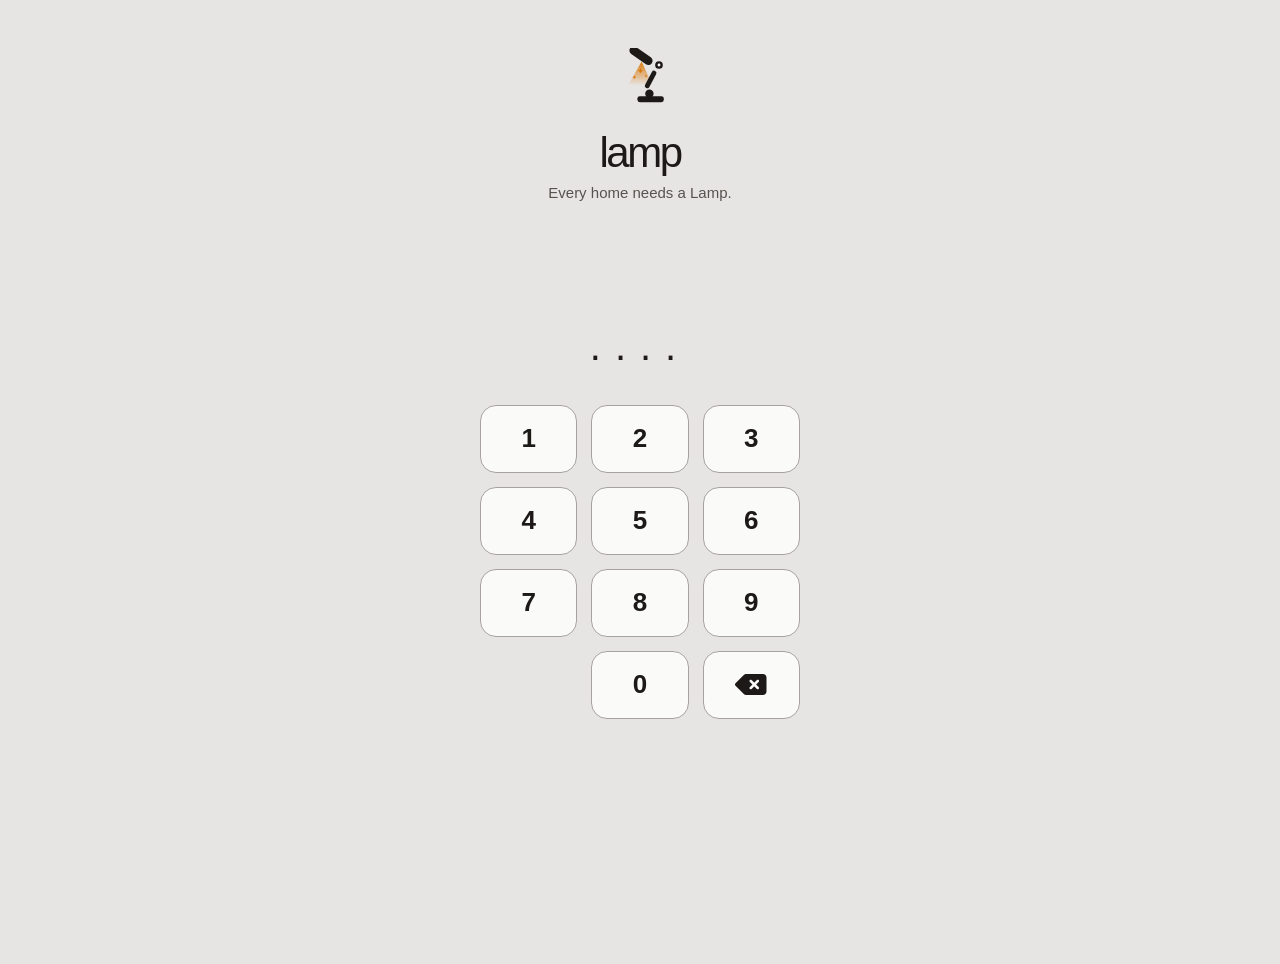
==== lamp.html @ 302a0cec "adjusting memomind" ====
<!DOCTYPE html>
<html lang="en">
<head>
<meta charset="UTF-8">
<meta name="viewport" content="width=device-width, initial-scale=1.0, maximum-scale=1.0, user-scalable=no">
<meta name="theme-color" content="#111111" id="meta-theme-color">
<link rel="manifest" href="/manifest.json">
<link rel="icon" href="/favicon.svg" type="image/svg+xml">
<link rel="apple-touch-icon" href="/icon-192.png">
<title>Lamp</title>
<link rel="stylesheet" href="/assets/fontawesome/css/all.min.css">
<script>
(function () {
  var s = localStorage.getItem("lamp-theme");
  var t = s === "light" || s === "dark" ? s
    : (window.matchMedia("(prefers-color-scheme: light)").matches ? "light" : "dark");
  document.documentElement.setAttribute("data-theme", t);
  var m = document.querySelector('meta[name="theme-color"]');
  if (m) m.content = t === "light" ? "#f5f5f4" : "#0c0c0f";
})();
</script>
<style>
*, *::before, *::after { box-sizing: border-box; margin: 0; padding: 0; }
:root, [data-theme="dark"] {
  color-scheme: dark;
  --bg: #121216;
  --surface: #1c1c22;
  --surface-raised: #26262e;
  --border: rgba(255, 255, 255, 0.1);
  --border-strong: rgba(255, 255, 255, 0.16);
  --text: #f4f4f5;
  --muted: #a1a1aa;
  --subtle: #d4d4d8;
  --accent: #fbbf24;
  --accent-l: rgba(251, 191, 36, 0.12);
  --accent-d: #d97706;
  --accent-glow: rgba(251, 191, 36, 0.28);
  --warn: #fb7185;
  --page-bg: #0c0c0f;
  --code-bg: #27272a;
  --badge-ok-bg: #14532d;
  --badge-ok-fg: #86efac;
  --badge-off-bg: #27272a;
  --on-accent: #1a1208;
  --shadow-sm: 0 1px 2px rgba(0, 0, 0, 0.35);
  --shadow-md: 0 8px 28px rgba(0, 0, 0, 0.45);
  --shadow-glow: 0 4px 24px var(--accent-glow);
  --ease: cubic-bezier(0.4, 0, 0.2, 1);
  --t-fast: 0.18s var(--ease);
  --t-med: 0.28s var(--ease);
  --r: 14px;
  --nav-h: 64px;
  --nav-side-w: 220px;
  --content-max: 1200px;
}
[data-theme="light"] {
  color-scheme: light;
  --bg: #f5f5f4;
  --surface: #ffffff;
  --surface-raised: #fafaf9;
  --border: #d6d3d1;
  --text: #1c1917;
  --muted: #57534e;
  --subtle: #44403c;
  --accent: #d97706;
  --accent-l: #fff7ed;
  --accent-d: #b45309;
  --warn: #dc2626;
  --page-bg: #e7e5e4;
  --code-bg: #e7e5e4;
  --badge-ok-bg: #dcfce7;
  --badge-ok-fg: #166534;
  --badge-off-bg: #e7e5e4;
  --on-accent: #ffffff;
  --border-strong: #a8a29e;
  --accent-glow: rgba(217, 119, 6, 0.2);
  --shadow-sm: 0 1px 2px rgba(0, 0, 0, 0.06);
  --shadow-md: 0 8px 24px rgba(0, 0, 0, 0.08);
  --shadow-glow: 0 4px 20px var(--accent-glow);
  --ease: cubic-bezier(0.4, 0, 0.2, 1);
  --t-fast: 0.18s var(--ease);
  --t-med: 0.28s var(--ease);
}
html, body {
  height: 100%;
  font-family: -apple-system, BlinkMacSystemFont, "Segoe UI", Roboto, sans-serif;
  background: var(--bg);
  color: var(--text);
  font-size: 16px;
  line-height: 1.5;
  -webkit-font-smoothing: antialiased;
  -moz-osx-font-smoothing: grayscale;
}
[data-theme="dark"] body {
  background: linear-gradient(165deg, var(--page-bg) 0%, var(--bg) 42%, #16161c 100%);
  background-attachment: fixed;
}
@media (prefers-reduced-motion: no-preference) {
  html.theme-transition,
  html.theme-transition *,
  html.theme-transition *::before,
  html.theme-transition *::after {
    transition: background-color var(--t-med), border-color var(--t-med), color var(--t-fast),
      box-shadow var(--t-med) !important;
  }
}
#app {
  max-width: 480px;
  margin: 0 auto;
  min-height: 100%;
  padding-bottom: var(--nav-h);
}
.page-content { width: 100%; }
.view { display: none; flex-direction: column; min-height: calc(100vh - var(--nav-h)); }
.view.active { display: flex; }
.view.full { min-height: 100vh; padding-bottom: 0; }
.view.full.active { display: flex; }

/* nav */
.bottom-nav {
  position: fixed; bottom: 0; left: 50%; transform: translateX(-50%);
  width: 100%; max-width: 480px; height: var(--nav-h);
  background: var(--surface); border-top: 1px solid var(--border);
  display: none; align-items: stretch; z-index: 100;
  box-shadow: 0 -4px 24px rgba(0, 0, 0, 0.12);
}
[data-theme="dark"] .bottom-nav {
  background: rgba(18, 18, 24, 0.82);
  backdrop-filter: blur(16px) saturate(1.2);
  -webkit-backdrop-filter: blur(16px) saturate(1.2);
  border-top-color: rgba(255, 255, 255, 0.06);
  box-shadow: 0 -8px 32px rgba(0, 0, 0, 0.4);
}
.bottom-nav.visible { display: flex; }
.nav-item {
  flex: 1; display: flex; flex-direction: column; align-items: center; justify-content: center;
  gap: 2px; font-size: 11px; color: var(--muted); text-decoration: none;
  border: none; background: none; cursor: pointer; padding: 8px 0;
  border-radius: 10px;
  transition: color var(--t-fast), background var(--t-fast);
}
.nav-item.active { color: var(--accent); font-weight: 600; }
[data-theme="dark"] .nav-item.active {
  text-shadow: 0 0 20px var(--accent-glow);
}
.nav-item span.icon { font-size: 22px; line-height: 1; }
.ico {
  display: inline-flex; align-items: center; justify-content: center;
  line-height: 1; flex-shrink: 0; color: currentColor; font-style: normal;
  vertical-align: middle;
}
.nav-item .ico { font-size: 1.25rem; width: 1.375rem; }
.hero-btn .ico { font-size: 1.125rem; width: 1.25rem; }
.template-icon .ico { font-size: 1.75rem; width: 1.75rem; color: var(--accent); }
.btn-icon .ico { font-size: 1.25rem; width: 1.375rem; }
.send-btn .ico { font-size: 1.125rem; width: 1.25rem; }
.done-icon .ico { font-size: 3rem; width: 3rem; color: var(--accent); }
.theme-opt .ico { font-size: 1rem; width: 1.125rem; margin-right: 6px; }
.ico-step { font-size: 1rem; width: 1.125rem; }
.ico-step-done { color: #86efac; }
.ico-step-spin { color: var(--accent); }
.panel-loading .ico-loading { font-size: 2.25rem; width: 2.25rem; color: var(--accent); }
.panel-loading.compact .ico-loading { font-size: 1.75rem; width: 1.75rem; }
.btn-ghost .ico-inline { font-size: 1rem; width: 1rem; margin-right: 4px; vertical-align: -2px; }
.pin-key .ico { font-size: 1.75rem; width: 1.75rem; }
.app-scope-badge {
  display: inline-block; font-size: 11px; font-weight: 600; text-transform: uppercase;
  letter-spacing: 0.04em; padding: 2px 8px; border-radius: 6px;
  background: var(--accent-l); color: var(--accent); margin-bottom: 8px;
}
.apps-section-title {
  font-size: 13px; font-weight: 700; color: var(--muted); text-transform: uppercase;
  letter-spacing: 0.06em; padding: 16px 20px 8px;
}
.notif-card {
  position: relative; touch-action: pan-y;
  display: flex; align-items: flex-start; gap: 14px;
  margin: 0 20px 10px; padding: 16px;
  border-radius: var(--r); border: 1px solid var(--border);
  background: var(--surface); box-shadow: var(--shadow-sm);
  cursor: pointer;
  transition: transform 0.15s ease, border-color var(--t-fast), box-shadow var(--t-fast);
}
[data-theme="dark"] .notif-card {
  background: linear-gradient(145deg, rgba(255,255,255,0.04) 0%, var(--surface) 55%);
}
.notif-card:active { transform: scale(0.99); }
.notif-card.unread {
  border-color: rgba(251, 191, 36, 0.35);
  box-shadow: var(--shadow-sm), inset 3px 0 0 var(--accent);
}
[data-theme="dark"] .notif-card.unread {
  background: linear-gradient(145deg, rgba(251, 191, 36, 0.1) 0%, var(--surface) 50%);
  box-shadow: var(--shadow-sm), inset 3px 0 0 var(--accent), 0 0 24px rgba(251, 191, 36, 0.08);
}
.notif-card.read { opacity: 0.72; }
.notif-card.swiping { transition: none; }
.notif-avatar {
  flex-shrink: 0; width: 44px; height: 44px; border-radius: 12px;
  display: flex; align-items: center; justify-content: center;
  font-size: 17px; font-weight: 800; color: var(--accent);
  background: var(--accent-l); border: 1px solid rgba(251, 191, 36, 0.25);
}
.notif-avatar.sm { width: 36px; height: 36px; font-size: 15px; border-radius: 10px; }
.notif-content { flex: 1; min-width: 0; }
.notif-top {
  display: flex; align-items: flex-start; justify-content: space-between;
  gap: 10px; margin-bottom: 4px;
}
.notif-title { font-weight: 700; font-size: 15px; line-height: 1.3; color: var(--text); }
.notif-time {
  flex-shrink: 0; font-size: 11px; font-weight: 600; color: var(--muted);
  text-transform: uppercase; letter-spacing: 0.03em; padding-top: 2px;
}
.notif-msg {
  margin: 0; font-size: 14px; line-height: 1.45; color: var(--subtle);
  display: -webkit-box; -webkit-line-clamp: 3; -webkit-box-orient: vertical;
  overflow: hidden;
}
.notif-app-tag {
  display: inline-block; margin-top: 8px; padding: 3px 9px;
  border-radius: 999px; font-size: 11px; font-weight: 600;
  color: var(--accent); background: var(--accent-l);
  letter-spacing: 0.02em;
}
.notif-dot {
  position: absolute; top: 14px; right: 14px;
  width: 8px; height: 8px; border-radius: 50%;
  background: var(--accent); box-shadow: 0 0 0 3px var(--accent-l);
}
.notif-dismiss-hint {
  position: absolute; right: 14px; top: 50%; transform: translateY(-50%);
  font-size: 12px; font-weight: 600; color: var(--accent);
  opacity: 0; pointer-events: none; transition: opacity var(--t-fast);
}
.notif-card.swiping .notif-dismiss-hint { opacity: 1; }
.notif-feed { padding: 8px 0 24px; }
.notif-empty {
  text-align: center; padding: 56px 28px; margin: 12px 20px;
  border-radius: var(--r); border: 1px dashed var(--border);
  background: var(--surface);
}
.notif-empty-icon {
  width: 56px; height: 56px; margin: 0 auto 16px; border-radius: 16px;
  display: flex; align-items: center; justify-content: center;
  background: var(--accent-l); color: var(--accent);
}
.notif-empty-icon .ico { width: 26px; height: 26px; }
.notif-empty-title { font-size: 17px; font-weight: 700; margin-bottom: 6px; }
.notif-empty-sub { font-size: 14px; color: var(--muted); line-height: 1.45; max-width: 260px; margin: 0 auto; }
.notif-toolbar {
  display: flex; flex-wrap: wrap; gap: 8px; padding: 0 20px 12px;
  border-bottom: 1px solid var(--border); margin-bottom: 8px;
}
.notif-del-btn {
  flex-shrink: 0; width: 32px; height: 32px; border: none; border-radius: 8px;
  background: transparent; color: var(--muted); font-size: 20px; line-height: 1;
  cursor: pointer; margin: -4px -4px 0 0;
}
.notif-del-btn:hover { background: var(--surface-raised); color: var(--warn); }
.reminder-banner {
  margin: 12px 20px; padding: 14px 16px; border-radius: var(--r);
  border: 1px solid rgba(251, 191, 36, 0.35); background: var(--accent-l);
  font-size: 14px; line-height: 1.45;
}
.reminder-row {
  margin: 0 20px 10px; padding: 14px 16px; border-radius: var(--r);
  border: 1px solid var(--border); background: var(--surface);
}
.reminder-row.off { opacity: 0.65; }
.reminder-row.orphan { border-color: rgba(239, 68, 68, 0.35); }
.reminder-head {
  display: flex; align-items: flex-start; justify-content: space-between; gap: 10px;
  margin-bottom: 8px;
}
.reminder-app { font-weight: 700; font-size: 15px; }
.reminder-meta { font-size: 13px; color: var(--muted); line-height: 1.4; margin-bottom: 10px; }
.reminder-actions { display: flex; flex-wrap: wrap; gap: 8px; }
.reminder-toggle {
  display: inline-flex; align-items: center; gap: 6px; font-size: 13px;
  color: var(--subtle); cursor: pointer;
}
.reminder-toggle input { accent-color: var(--accent); }
.apps-toolbar {
  display: flex; flex-wrap: wrap; gap: 8px; padding: 0 20px 16px;
}
.account-page { padding: 0 20px 32px; max-width: var(--content-max); margin: 0 auto; }
.account-hero {
  text-align: center; padding: 28px 16px 24px;
  border-bottom: 1px solid var(--border); margin-bottom: 8px;
}
.account-avatar {
  width: 72px; height: 72px; margin: 0 auto 12px; border-radius: 20px;
  display: flex; align-items: center; justify-content: center;
  font-size: 28px; font-weight: 800; color: var(--accent);
  background: var(--accent-l); border: 1px solid rgba(251, 191, 36, 0.3);
}
.account-hero h2 { font-size: 22px; margin: 0 0 4px; }
.account-role { font-size: 14px; color: var(--muted); margin: 0; }
.account-menu { display: flex; flex-direction: column; gap: 2px; }
.account-row {
  display: flex; align-items: center; justify-content: space-between; gap: 12px;
  width: 100%; padding: 14px 16px; border: none; border-radius: var(--r);
  background: var(--surface); color: var(--text); font-size: 15px; text-align: left;
  cursor: pointer; border: 1px solid var(--border);
  margin-bottom: 8px;
}
.account-row:hover { border-color: var(--border-strong); }
.account-row .meta { font-size: 13px; color: var(--muted); }
.account-row.danger { color: var(--warn); justify-content: center; font-weight: 600; }
.account-section-label {
  font-size: 12px; font-weight: 700; color: var(--muted);
  text-transform: uppercase; letter-spacing: 0.06em;
  padding: 16px 4px 8px;
}
.convo-list.ptr-pulling { transition: none; }
.ptr-indicator {
  text-align: center; font-size: 13px; color: var(--muted); padding: 8px;
  display: none; align-items: center; justify-content: center; gap: 6px;
}
.ptr-indicator.visible { display: flex; }
.onboarding-overlay {
  position: fixed; inset: 0; z-index: 200; background: rgba(0, 0, 0, 0.55);
  display: none; align-items: flex-end; justify-content: center; padding: 20px;
}
.onboarding-overlay.open { display: flex; }
.onboarding-card {
  background: var(--surface); border: 1px solid var(--border); border-radius: var(--r);
  padding: 24px; max-width: 400px; width: 100%; box-shadow: var(--shadow-md);
}
.onboarding-card h2 { font-size: 20px; margin-bottom: 8px; }
.onboarding-card p { color: var(--muted); font-size: 15px; margin-bottom: 20px; line-height: 1.45; }
.onboarding-dots { display: flex; gap: 6px; justify-content: center; margin-bottom: 16px; }
.onboarding-dots span {
  width: 8px; height: 8px; border-radius: 50%; background: var(--border);
}
.onboarding-dots span.on { background: var(--accent); }
.onboarding-actions { display: flex; gap: 10px; }
.onboarding-actions .btn { flex: 1; }
.toast-wrap {
  position: fixed; left: 50%; transform: translateX(-50%);
  bottom: calc(var(--nav-h) + 16px); z-index: 400; display: flex; flex-direction: column;
  gap: 8px; align-items: center; pointer-events: none; max-width: min(90vw, 360px);
}
body:not(.has-nav) .toast-wrap { bottom: 24px; }
.toast {
  background: var(--surface); color: var(--text); border: 1px solid var(--border);
  padding: 12px 18px; border-radius: 12px; font-size: 14px; font-weight: 500;
  box-shadow: var(--shadow-md); animation: toast-in 0.22s var(--ease);
}
@keyframes toast-in {
  from { opacity: 0; transform: translateY(8px); }
  to { opacity: 1; transform: translateY(0); }
}
.pin-user-initial {
  display: block; width: 36px; height: 36px; line-height: 36px; border-radius: 50%;
  background: var(--accent-l); color: var(--accent); font-weight: 800; font-size: 16px;
  margin: 0 auto 6px;
}
.pin-user { flex-direction: column; min-width: 88px; padding-top: 10px; }
.storage-apps { margin-top: 20px; }
.storage-apps h3 { font-size: 14px; font-weight: 700; margin-bottom: 10px; color: var(--muted); text-transform: uppercase; letter-spacing: 0.05em; }
.storage-app-row {
  display: flex; justify-content: space-between; align-items: center; gap: 12px;
  padding: 10px 0; border-bottom: 1px solid var(--border); font-size: 14px;
  flex-wrap: wrap;
}
.storage-app-row:last-child { border-bottom: none; }
.storage-app-row span.meta { font-size: 12px; color: var(--muted); }
.storage-app-row.orphan { border-left: 3px solid var(--warn); padding-left: 10px; }
.storage-orphan-tag {
  font-size: 11px; font-weight: 700; color: var(--warn);
  text-transform: uppercase; letter-spacing: 0.04em;
}
.storage-app-row .btn-remove-app {
  font-size: 12px; padding: 6px 10px; flex-shrink: 0;
}
.storage-orphan-banner {
  margin: 12px 0; padding: 12px 14px; border-radius: var(--r);
  border: 1px solid rgba(248, 113, 113, 0.35); background: rgba(248, 113, 113, 0.08);
  font-size: 14px; line-height: 1.45;
}
.lamp-logo {
  display: block; width: 26px; height: 26px; color: var(--text); flex-shrink: 0;
}
.nav-item.active .lamp-logo { color: var(--accent); }
.nav-brand {
  display: none; align-items: center; gap: 10px; width: calc(100% - 20px);
  margin: 0 10px 8px; padding: 4px 10px 16px; border: none; background: none;
  cursor: pointer; text-decoration: none; color: var(--text); flex-shrink: 0;
}
.nav-brand-text {
  font-size: 24px; font-weight: 500; letter-spacing: -0.06em; color: var(--text);
}
.nav-badge {
  position: absolute; top: 6px; margin-left: 28px;
  background: var(--warn); color: #fff; font-size: 10px; font-weight: 700;
  min-width: 16px; height: 16px; border-radius: 8px; line-height: 16px; text-align: center;
}

.header { padding: 20px 20px 0; display: flex; align-items: center; justify-content: space-between; }
.wordmark { font-size: 20px; font-weight: 800; color: var(--accent); letter-spacing: -0.3px; }
.greeting { font-size: 26px; font-weight: 800; padding: 8px 20px 0; letter-spacing: -0.4px; }
.sub-greet { color: var(--muted); padding: 4px 20px 16px; font-size: 15px; line-height: 1.45; }

.card {
  background: var(--surface); border-radius: var(--r); border: 1px solid var(--border);
  padding: 20px; margin: 12px 20px 0;
  box-shadow: var(--shadow-sm);
  transition: border-color var(--t-fast), box-shadow var(--t-fast);
}
[data-theme="dark"] .card {
  background: linear-gradient(180deg, rgba(255,255,255,0.04) 0%, var(--surface) 100%);
}
.hero-btn {
  display: flex; align-items: center; justify-content: center; gap: 10px;
  width: calc(100% - 40px); margin: 16px 20px; padding: 18px;
  background: var(--accent); color: var(--on-accent); border: none; border-radius: var(--r);
  font-size: 18px; font-weight: 700; cursor: pointer;
  transition: transform var(--t-fast), box-shadow var(--t-fast), filter var(--t-fast);
}
[data-theme="dark"] .hero-btn:not(.hero-btn-secondary) {
  background: linear-gradient(135deg, #fcd34d 0%, #f59e0b 55%, #d97706 100%);
  color: #1c1408;
  box-shadow: var(--shadow-glow);
}
.hero-btn:hover { filter: brightness(1.06); }
.hero-btn:active { transform: scale(0.98); }
.hero-btn-secondary {
  background: var(--surface-raised); color: var(--text);
  border: 1px solid var(--border);
  box-shadow: var(--shadow-sm);
}
[data-theme="dark"] .hero-btn-secondary {
  background: rgba(255, 255, 255, 0.04);
  border-color: rgba(255, 255, 255, 0.1);
}
.hero-btn-secondary:hover {
  border-color: var(--border-strong);
  background: var(--accent-l);
  box-shadow: var(--shadow-sm);
}
.home-actions { display: flex; flex-direction: column; gap: 10px; padding: 0 20px; }
.section-title {
  font-size: 13px; font-weight: 700; color: var(--subtle); text-transform: uppercase;
  letter-spacing: 0.06em; padding: 20px 20px 8px;
}
.apps-row {
  display: flex; gap: 10px; padding: 0 20px 8px; overflow-x: auto;
  scrollbar-width: none;
}
.apps-row::-webkit-scrollbar { display: none; }
.app-chip {
  flex: 0 0 140px; background: var(--surface); border: 1px solid var(--border);
  border-radius: var(--r); padding: 14px; cursor: pointer;
  box-shadow: var(--shadow-sm);
  transition: border-color var(--t-fast), transform var(--t-fast), box-shadow var(--t-fast);
}
.app-chip-name { font-weight: 700; font-size: 15px; }
.app-chip-meta { font-size: 12px; color: var(--muted); margin-top: 4px; }
.app-chip:hover {
  border-color: var(--border-strong);
  transform: translateY(-1px);
  box-shadow: var(--shadow-md);
}
[data-theme="dark"] .app-chip:hover { border-color: rgba(251, 191, 36, 0.35); }

.btn {
  display: inline-flex; align-items: center; justify-content: center;
  padding: 13px 22px; border-radius: 10px; font-size: 16px; font-weight: 600;
  border: none; cursor: pointer; text-decoration: none; gap: 6px;
}
.btn-primary { background: var(--accent); color: var(--on-accent); }
[data-theme="dark"] .btn-primary {
  background: linear-gradient(135deg, #fcd34d 0%, #f59e0b 55%, #d97706 100%);
  color: #1c1408;
  box-shadow: var(--shadow-sm);
}
.btn-secondary { background: var(--surface); color: var(--text); border: 1px solid var(--border); }
.btn-ghost { background: none; color: var(--muted); border: none; padding: 8px 12px; font-size: 14px; }
.btn-ghost:hover { color: var(--subtle); }
.btn-danger { background: none; color: var(--warn); border: 1px solid var(--border); }

/* login / setup PIN */
.pin-users {
  display: flex; flex-wrap: wrap; gap: 10px; padding: 12px 20px 8px;
  justify-content: center; flex-shrink: 0;
}
.pin-user {
  padding: 12px 20px; border-radius: 24px; border: 2px solid var(--border);
  background: var(--surface); font-size: 16px; font-weight: 600; cursor: pointer;
  min-height: 48px; touch-action: manipulation;
}
.pin-user.selected { border-color: var(--accent); color: var(--accent); }
.pin-display {
  text-align: center; font-size: 40px; letter-spacing: 0.35em; padding: 12px 16px 20px;
  min-height: 64px; flex-shrink: 0;
}
.pin-pad {
  display: grid; grid-template-columns: repeat(3, 1fr); gap: clamp(10px, 2.8vw, 14px);
  width: 100%; max-width: min(100%, 400px); margin: 0 auto;
  padding: 0 20px max(24px, env(safe-area-inset-bottom));
  flex-shrink: 0;
}
.pin-key {
  aspect-ratio: 1; width: 100%; min-height: 76px; max-height: 96px;
  border-radius: 16px; border: 1px solid var(--border-strong);
  background: var(--surface-raised); font-size: clamp(26px, 7vw, 32px); font-weight: 600;
  cursor: pointer; color: var(--text); touch-action: manipulation;
  -webkit-tap-highlight-color: transparent;
  display: flex; align-items: center; justify-content: center;
}
.pin-key:active { background: var(--accent-l); transform: scale(0.97); }
.view.full .setup-center { padding-top: clamp(24px, 6vh, 48px); }
.view.full .pin-users { padding-top: 8px; }
.shake { animation: shake 0.4s ease; }
@keyframes shake {
  0%,100% { transform: translateX(0); }
  25% { transform: translateX(-8px); }
  75% { transform: translateX(8px); }
}
.setup-center { padding: 40px 24px; text-align: center; max-width: 400px; margin: 0 auto; }
.setup-center h1 { font-size: 28px; margin-bottom: 12px; }
.setup-center p { color: var(--muted); margin-bottom: 24px; }
.auth-brand {
  display: flex; flex-direction: column; align-items: center; text-align: center;
  margin-bottom: 28px;
}
.auth-logo-mark { width: 72px; height: 72px; color: var(--text); margin-bottom: 12px; }
.auth-logo-text {
  font-size: 42px; font-weight: 500; letter-spacing: -0.06em; color: var(--text); line-height: 1;
}
.auth-tagline { color: var(--muted); font-size: 15px; margin-top: 8px; }
.app-chip-icon {
  width: 40px; height: 40px; border-radius: 12px; background: var(--accent-l);
  color: var(--accent); display: flex; align-items: center; justify-content: center;
  font-weight: 800; font-size: 17px; margin-bottom: 10px;
}
.app-chip.shared .app-chip-icon { background: rgba(99, 102, 241, 0.15); color: #818cf8; }
[data-theme="light"] .app-chip.shared .app-chip-icon { color: #4f46e5; background: #eef2ff; }
.setup-input {
  width: 100%; padding: 14px 16px; border-radius: 10px; border: 1px solid var(--border);
  background: var(--surface); color: var(--text); font-size: 17px; margin-bottom: 12px;
}

/* build interview */
#v-build { padding-bottom: 100px; }
.chat-body { flex: 1; padding: 16px 20px; display: flex; flex-direction: column; gap: 12px; }
.bubble {
  padding: 12px 16px; border-radius: 18px; font-size: 16px; max-width: 88%; line-height: 1.45;
}
.bubble-ws {
  background: var(--surface); border: 1px solid var(--border); align-self: flex-start;
  border-bottom-left-radius: 4px; box-shadow: var(--shadow-sm);
}
[data-theme="dark"] .bubble-ws {
  background: var(--surface-raised);
  border-color: rgba(255, 255, 255, 0.08);
}
.bubble-user {
  background: var(--accent); color: var(--on-accent); align-self: flex-end;
  border-bottom-right-radius: 4px;
  box-shadow: var(--shadow-sm);
}
[data-theme="dark"] .bubble-user {
  background: linear-gradient(135deg, #fcd34d 0%, #f59e0b 100%);
  color: #1c1408;
}
.chat-input-bar {
  position: fixed; bottom: var(--nav-h); left: 50%; transform: translateX(-50%);
  width: 100%; max-width: 480px; padding: 12px 16px; background: var(--bg);
  border-top: 1px solid var(--border); display: flex; gap: 8px; align-items: flex-end;
}
[data-theme="dark"] .chat-input-bar {
  background: rgba(12, 12, 15, 0.88);
  backdrop-filter: blur(14px);
  -webkit-backdrop-filter: blur(14px);
  border-top-color: rgba(255, 255, 255, 0.06);
}
#v-build .chat-input-bar { bottom: 0; }
.chat-input {
  flex: 1; padding: 11px 16px; border: 1.5px solid var(--border); border-radius: 24px;
  font-size: 16px; background: var(--surface); color: var(--text); resize: none; max-height: 120px;
  transition: border-color var(--t-fast), box-shadow var(--t-fast);
}
.chat-input:focus {
  outline: none;
  border-color: var(--accent);
  box-shadow: 0 0 0 3px var(--accent-l);
}
[data-theme="dark"] .send-btn {
  background: linear-gradient(135deg, #fcd34d 0%, #f59e0b 100%);
  color: #1c1408;
  box-shadow: var(--shadow-glow);
}
.send-btn {
  width: 44px; height: 44px; border-radius: 50%; background: var(--accent); color: var(--on-accent);
  border: none; cursor: pointer; font-size: 20px; flex-shrink: 0;
  transition: transform var(--t-fast), box-shadow var(--t-fast);
}
.send-btn:active { transform: scale(0.94); }
.voice-btn {
  width: 44px; height: 44px; border-radius: 50%; flex-shrink: 0;
  border: 1.5px solid var(--border); background: var(--surface); color: var(--muted);
  cursor: pointer; display: flex; align-items: center; justify-content: center;
  transition: border-color var(--t-fast), color var(--t-fast), background var(--t-fast), box-shadow var(--t-fast);
}
.voice-btn:disabled { opacity: 0.35; cursor: not-allowed; }
.voice-btn.listening {
  color: var(--warn); border-color: var(--warn);
  background: color-mix(in srgb, var(--warn) 12%, var(--surface));
  box-shadow: 0 0 0 3px color-mix(in srgb, var(--warn) 25%, transparent);
  animation: voice-pulse 1.2s ease-in-out infinite;
}
@keyframes voice-pulse {
  0%, 100% { transform: scale(1); }
  50% { transform: scale(1.04); }
}
.btn-icon.voice-auto-on { color: var(--accent); }
.bubble-voice-actions {
  display: flex; gap: 6px; margin-top: 6px; align-self: flex-start;
}
.bubble-voice-actions .btn-ghost {
  font-size: 12px; padding: 4px 10px; border-radius: 999px;
}
.bubble-voice-actions .btn-ghost.speaking { color: var(--accent); }
.plan-card {
  background: var(--accent-l); border: 1px solid var(--accent-d);
  border-radius: var(--r); padding: 16px; font-size: 15px;
}
.plan-card h3 { font-size: 16px; font-weight: 700; margin-bottom: 8px; color: var(--accent); }
.plan-card ul { margin: 8px 0 12px 18px; }

/* building / done */
#v-building.view.active, #v-done.view.active {
  min-height: calc(100vh - var(--nav-h));
  padding-bottom: var(--nav-h);
}
.build-progress { padding-bottom: 24px; }
.building-sub { color: var(--muted); font-size: 15px; line-height: 1.45; margin-bottom: 16px; }
.step-list { display: flex; flex-direction: column; gap: 10px; }
.step-row {
  display: flex; gap: 12px; align-items: flex-start;
  padding: 12px 14px; border-radius: var(--r);
  background: var(--surface); border: 1px solid var(--border);
  font-size: 15px; line-height: 1.45;
}
.step-row.step-active { border-color: var(--accent); background: var(--accent-l); }
.step-row.step-done { opacity: 0.85; }
.step-icon { flex-shrink: 0; width: 22px; font-size: 16px; line-height: 1.4; }
.step-row.step-active .step-icon { color: var(--accent); }
.step-row.step-done .step-icon { color: #86efac; }
.step-icon { display: flex; align-items: center; }
.step-text { flex: 1; min-width: 0; }
.step-text .step-code {
  font-family: ui-monospace, SFMono-Regular, Menlo, monospace;
  font-size: 13px; background: var(--code-bg); color: var(--subtle);
  padding: 2px 6px; border-radius: 4px; white-space: nowrap;
}
.step-text strong { color: var(--text); font-weight: 600; }
.done-panel { text-align: center; padding-top: 16px; }
.done-icon { margin-bottom: 8px; display: flex; justify-content: center; }
.done-title { font-size: 24px; font-weight: 800; margin-bottom: 8px; }
.app-cards { padding: 12px 20px; display: flex; flex-direction: column; gap: 10px; }
.app-card {
  background: var(--surface); border: 1px solid var(--border); border-radius: var(--r); padding: 18px;
  box-shadow: var(--shadow-sm);
  transition: border-color var(--t-fast), box-shadow var(--t-fast);
}
[data-theme="dark"] .app-card {
  background: linear-gradient(180deg, rgba(255,255,255,0.03) 0%, var(--surface) 100%);
}
.app-card-head {
  display: flex; align-items: flex-start; justify-content: space-between;
  gap: 12px; margin-bottom: 2px;
}
.app-card-head-text { flex: 1; min-width: 0; }
.app-card-name { font-size: 17px; font-weight: 700; }
.app-card-desc { color: var(--muted); font-size: 14px; margin-top: 4px; }
.app-card-edit {
  flex-shrink: 0; width: 40px; height: 40px; padding: 0;
  border: 1px solid var(--border); border-radius: 10px;
  background: var(--surface-raised); color: var(--muted); cursor: pointer;
}
.app-card-edit:hover { color: var(--accent); border-color: var(--accent); }
.app-card-actions { display: flex; gap: 8px; margin-top: 14px; flex-wrap: wrap; }
.app-meta-field { margin-bottom: 14px; }
.app-meta-field label {
  display: block; font-size: 12px; font-weight: 700; color: var(--muted);
  text-transform: uppercase; letter-spacing: 0.05em; margin-bottom: 6px;
}
.app-meta-field input,
.app-meta-field textarea {
  width: 100%; padding: 12px 14px; border-radius: 10px;
  border: 1px solid var(--border); background: var(--bg);
  color: var(--text); font-size: 15px; font-family: inherit;
}
.app-meta-field textarea { min-height: 88px; resize: vertical; }
.no-apps { text-align: center; color: var(--muted); padding: 48px 20px; line-height: 1.5; }
.no-apps a { color: var(--accent); font-weight: 600; }
.banner-warn {
  margin: 12px 20px; padding: 14px 16px; background: var(--accent-l);
  border: 1px solid var(--accent); border-radius: var(--r); font-size: 14px;
}
.error-msg { color: var(--warn); font-size: 14px; padding: 8px 20px; }

/* chat */
#v-chat.view.active {
  display: flex; flex-direction: column;
  height: calc(100vh - var(--nav-h));
  min-height: 0; padding-bottom: 0;
}
.chat-shell { display: flex; flex: 1; min-height: 0; overflow: hidden; position: relative; }
.chat-sidebar {
  width: 100%; max-width: 300px; flex-shrink: 0;
  display: flex; flex-direction: column; min-height: 0;
  border-right: 1px solid var(--border); background: var(--bg);
}
[data-theme="dark"] .chat-sidebar {
  background: rgba(14, 14, 18, 0.65);
  border-right-color: rgba(255, 255, 255, 0.06);
}
[data-theme="dark"] .chat-panel { background: transparent; }
[data-theme="dark"] .convo-item.active {
  background: rgba(251, 191, 36, 0.1);
  box-shadow: inset 3px 0 0 var(--accent);
}
.chat-sidebar-head {
  display: flex; align-items: center; justify-content: space-between;
  padding: 16px 16px 10px; flex-shrink: 0;
}
.chat-sidebar-head .wordmark { font-size: 18px; }
.chat-new-btn {
  display: inline-flex; align-items: center; justify-content: center;
  padding: 9px 16px; border: none; border-radius: 10px;
  font-size: 14px; font-weight: 700; cursor: pointer;
  background: var(--accent); color: var(--on-accent);
  transition: transform var(--t-fast), filter var(--t-fast), box-shadow var(--t-fast);
}
[data-theme="dark"] .chat-new-btn {
  background: linear-gradient(135deg, #fcd34d 0%, #f59e0b 55%, #d97706 100%);
  color: #1c1408;
  box-shadow: var(--shadow-glow);
}
.chat-new-btn:hover { filter: brightness(1.06); }
.chat-new-btn:active { transform: scale(0.98); }
.convo-list { flex: 1; overflow-y: auto; -webkit-overflow-scrolling: touch; }
.convo-item {
  display: flex; align-items: flex-start; gap: 10px;
  padding: 14px 16px; border-bottom: 1px solid var(--border); cursor: pointer;
}
.convo-item:active { background: var(--surface); }
.convo-item.active { background: var(--accent-l); }
.convo-item-star { width: 18px; flex-shrink: 0; color: var(--accent); font-size: 14px; line-height: 1.4; }
.convo-item-body { flex: 1; min-width: 0; }
.convo-item-title {
  font-weight: 600; font-size: 15px;
  overflow: hidden; text-overflow: ellipsis; white-space: nowrap;
}
.convo-item-meta { font-size: 12px; color: var(--muted); margin-top: 2px; }
.chat-panel {
  flex: 1; display: flex; flex-direction: column; min-height: 0; min-width: 0;
  background: var(--bg);
}
.chat-panel-head {
  display: flex; align-items: center; gap: 6px;
  padding: 10px 12px; border-bottom: 1px solid var(--border); flex-shrink: 0;
  min-height: 52px;
}
.chat-back-btn {
  display: none; align-self: center; padding: 8px 10px; border: none; background: var(--surface);
  color: var(--accent); border-radius: 8px; font-size: 14px; font-weight: 600; cursor: pointer;
  flex-shrink: 0;
}
.chat-panel-head-main {
  flex: 1; min-width: 0; display: flex; align-items: center; gap: 8px;
}
.chat-panel-title {
  flex: 0 1 auto; font-weight: 700; font-size: 16px; line-height: 1.2; margin: 0;
  min-width: 0; overflow: hidden; text-overflow: ellipsis; white-space: nowrap;
}
.chat-model-wrap { flex-shrink: 0; display: none; align-items: center; }
.chat-panel-actions {
  display: flex; align-items: center; align-self: center; gap: 0; flex-shrink: 0;
}
.chat-panel-actions .btn-ghost {
  align-self: center; padding: 8px 10px; font-size: 14px; line-height: 1;
}
.chat-model-btn {
  display: inline-flex; align-items: center; gap: 4px; max-width: min(42vw, 160px);
  padding: 5px 10px; border-radius: 999px; border: 1px solid var(--border);
  background: var(--surface); color: var(--muted); font-size: 11px; font-weight: 600;
  cursor: pointer; line-height: 1.2;
}
.chat-model-btn #chat-model-label {
  overflow: hidden; text-overflow: ellipsis; white-space: nowrap;
}
.chat-model-btn.override { color: var(--accent); border-color: var(--accent-l); background: var(--accent-l); }
.chat-model-btn:disabled { opacity: 0.5; cursor: not-allowed; }
.model-sheet {
  position: fixed; inset: 0; z-index: 200; display: flex; align-items: flex-end; justify-content: center;
}
.model-sheet[hidden] { display: none !important; }
.model-sheet-backdrop { position: absolute; inset: 0; background: rgba(0,0,0,0.45); }
.model-sheet-panel {
  position: relative; width: 100%; max-width: 480px; max-height: 70vh;
  background: var(--bg); border-radius: 16px 16px 0 0; padding: 16px 16px 24px;
  display: flex; flex-direction: column; box-shadow: 0 -8px 32px rgba(0,0,0,0.2);
}
.model-sheet-head { display: flex; align-items: center; justify-content: space-between; margin-bottom: 8px; }
.model-sheet-hint { font-size: 13px; color: var(--muted); margin-bottom: 12px; }
.model-sheet-default {
  width: 100%; text-align: left; padding: 12px 14px; margin-bottom: 8px;
  border: 1px solid var(--border); border-radius: 10px; background: var(--surface);
  font-size: 14px; font-weight: 600; cursor: pointer;
}
.model-sheet-list { overflow-y: auto; flex: 1; min-height: 0; }
.model-sheet-group { margin-bottom: 14px; }
.model-sheet-group h4 { font-size: 12px; text-transform: uppercase; letter-spacing: 0.04em; color: var(--muted); margin-bottom: 6px; }
.model-sheet-row {
  display: block; width: 100%; text-align: left; padding: 10px 12px; margin-bottom: 4px;
  border: none; border-radius: 8px; background: var(--surface); font-size: 14px; cursor: pointer;
}
.model-sheet-row:hover { background: var(--accent-l); }
.model-sheet-row.active { outline: 2px solid var(--accent); }
.bubble-system {
  align-self: center; max-width: 90%; margin: 8px auto; padding: 6px 12px;
  font-size: 12px; color: var(--muted); text-align: center; background: var(--surface);
  border-radius: 999px; border: 1px solid var(--border);
}
.btn-icon {
  display: inline-flex; align-items: center; justify-content: center;
  width: 40px; height: 40px; padding: 0; border: none; background: transparent;
  color: var(--muted); font-size: 0; line-height: 0; border-radius: 8px; cursor: pointer;
  flex-shrink: 0;
}
.btn-icon .ico { display: inline-flex; }
.btn-icon.starred { color: var(--accent); }
.chat-panel-body { flex: 1; display: flex; flex-direction: column; min-height: 0; overflow: hidden; }
.chat-empty {
  flex: 1; display: flex; align-items: center; justify-content: center;
  padding: 32px 24px; text-align: center;
}
.chat-empty-msg {
  color: var(--muted); font-size: 15px; line-height: 1.65; max-width: 300px; margin: 0;
}
.chat-empty-link {
  display: inline; padding: 0; margin: 0;
  border: none; background: none;
  color: var(--accent); font: inherit; font-weight: 700; cursor: pointer;
  text-decoration: underline; text-underline-offset: 3px;
  text-decoration-color: rgba(251, 191, 36, 0.55);
}
.chat-empty-link:hover { filter: brightness(1.1); }
.chat-empty-link:active { transform: scale(0.98); }
#v-chat .chat-panel .chat-body {
  flex: 1; overflow-y: auto; min-height: 0; display: flex;
}
#v-chat .chat-panel .chat-input-bar {
  position: relative; bottom: auto; left: auto; transform: none;
  width: 100%; max-width: none; flex-shrink: 0;
}
@media (max-width: 767px) {
  .chat-sidebar, .chat-panel {
    position: absolute; inset: 0; width: 100%; max-width: none;
    border-right: none; transition: transform 0.22s ease;
  }
  .chat-sidebar { z-index: 2; transform: translateX(0); }
  .chat-panel { z-index: 1; transform: translateX(100%); }
  #v-chat.chat-show-panel .chat-sidebar { transform: translateX(-100%); }
  #v-chat.chat-show-panel .chat-panel { transform: translateX(0); }
  .chat-back-btn { display: inline-flex; align-items: center; }
}
@media (min-width: 768px) {
  .chat-sidebar, .chat-panel { position: relative; transform: none !important; }
}
.md strong { font-weight: 700; }
.md code { background: var(--code-bg); padding: 2px 6px; border-radius: 4px; font-size: 14px; }
.md pre { background: var(--code-bg); padding: 12px; border-radius: 8px; overflow-x: auto; margin: 8px 0; }
.code-block {
  margin: 8px 0; border: 1px solid var(--border); border-radius: 10px; overflow: hidden;
  background: var(--code-bg);
}
.code-block-head {
  display: flex; justify-content: flex-end; padding: 6px 8px;
  border-bottom: 1px solid var(--border); background: var(--surface);
}
.code-copy {
  font-size: 12px; font-weight: 600; padding: 4px 10px; border-radius: 6px;
  border: 1px solid var(--border); background: var(--surface-raised);
  color: var(--muted); cursor: pointer;
}
.code-copy:hover { color: var(--text); border-color: var(--border-strong); }
.code-block pre { margin: 0; padding: 12px; border-radius: 0; background: transparent; }
.chat-typing {
  color: var(--muted); font-size: 14px; display: flex; align-items: center; gap: 8px;
}
.typing-dots { display: inline-flex; gap: 4px; }
.typing-dots span {
  width: 6px; height: 6px; border-radius: 50%; background: var(--accent);
  animation: typing-bounce 1.2s ease-in-out infinite;
}
.typing-dots span:nth-child(2) { animation-delay: 0.15s; }
.typing-dots span:nth-child(3) { animation-delay: 0.3s; }
@keyframes typing-bounce {
  0%, 60%, 100% { transform: translateY(0); opacity: 0.45; }
  30% { transform: translateY(-4px); opacity: 1; }
}
.build-idea-btn {
  margin-top: 8px; padding: 10px 16px; background: var(--accent);
  color: var(--on-accent); border: none; border-radius: 10px; font-weight: 600; cursor: pointer;
}
.template-grid {
  display: grid; grid-template-columns: 1fr 1fr; gap: 10px; padding: 0 20px 20px;
}
.template-card {
  background: var(--surface-raised); border: 1px solid var(--border); border-radius: var(--r);
  padding: 16px; cursor: pointer; text-align: left; min-height: 44px;
  box-shadow: var(--shadow-sm);
  transition: border-color var(--t-fast), background var(--t-fast), transform var(--t-fast), box-shadow var(--t-fast);
}
[data-theme="dark"] .template-card {
  background: rgba(255, 255, 255, 0.03);
  border-color: rgba(255, 255, 255, 0.08);
}
.template-card:hover {
  border-color: var(--border-strong);
  background: var(--accent-l);
  transform: translateY(-2px);
  box-shadow: var(--shadow-md);
}
[data-theme="dark"] .template-card:hover {
  border-color: rgba(251, 191, 36, 0.35);
  background: rgba(251, 191, 36, 0.08);
}
.template-card:active { transform: translateY(0); }
.template-icon { margin-bottom: 6px; display: flex; align-items: center; }
.template-title { font-weight: 700; font-size: 15px; color: var(--text); }
.template-sub { font-size: 13px; color: var(--muted); margin-top: 4px; line-height: 1.35; }

/* notifications — card list (matches app-card / template styling) */
.home-notif-banner {
  margin: 0 20px 20px; padding: 16px; border-radius: var(--r);
  border: 1px solid rgba(251, 191, 36, 0.28);
  background: var(--surface); box-shadow: var(--shadow-sm);
}
[data-theme="dark"] .home-notif-banner {
  background: linear-gradient(160deg, rgba(251, 191, 36, 0.12) 0%, var(--surface) 45%);
  box-shadow: var(--shadow-sm), 0 0 28px rgba(251, 191, 36, 0.06);
}
.home-notif-head {
  display: flex; align-items: center; justify-content: space-between;
  margin-bottom: 12px; gap: 8px;
}
.home-notif-head span {
  display: flex; align-items: center; gap: 8px;
  font-size: 12px; font-weight: 700; color: var(--accent);
  text-transform: uppercase; letter-spacing: 0.06em;
}
.home-notif-head span::before {
  content: ""; width: 8px; height: 8px; border-radius: 50%;
  background: var(--accent); box-shadow: 0 0 0 3px var(--accent-l);
}
.home-notif-list { display: flex; flex-direction: column; gap: 8px; }
.home-notif-card {
  display: flex; align-items: flex-start; gap: 12px; width: 100%;
  padding: 12px; border: 1px solid var(--border); border-radius: 12px;
  background: var(--surface-raised); color: inherit; cursor: pointer; text-align: left;
  transition: border-color var(--t-fast), transform var(--t-fast);
}
[data-theme="dark"] .home-notif-card {
  background: rgba(255, 255, 255, 0.04);
}
.home-notif-card:hover { border-color: var(--border-strong); }
.home-notif-card:active { transform: scale(0.99); }
.home-notif-text { flex: 1; min-width: 0; }
.home-notif-text strong {
  display: block; font-size: 14px; font-weight: 700; margin-bottom: 3px;
  overflow: hidden; text-overflow: ellipsis; white-space: nowrap;
}
.home-notif-text span {
  font-size: 13px; color: var(--muted); line-height: 1.4;
  display: -webkit-box; -webkit-line-clamp: 2; -webkit-box-orient: vertical;
  overflow: hidden;
}
.plan-app-name { width: 100%; margin: 10px 0 6px; }
.plan-slug-hint {
  font-size: 12px; color: var(--muted); margin: 0 0 12px;
}
.plan-slug-hint code {
  font-size: 11px; padding: 2px 6px; border-radius: 6px;
  background: var(--surface-raised); color: var(--subtle);
}
.plan-scope {
  display: flex; flex-direction: column; gap: 8px; margin: 14px 0 4px;
  padding: 12px 14px; border-radius: 10px; border: 1px solid var(--border);
  background: var(--bg);
}
.plan-scope-label {
  font-size: 12px; font-weight: 700; color: var(--muted);
  text-transform: uppercase; letter-spacing: 0.05em;
}
.plan-scope-opt {
  display: flex; align-items: flex-start; gap: 10px; font-size: 14px;
  cursor: pointer; color: var(--text);
}
.plan-scope-opt input { margin-top: 3px; accent-color: var(--accent); flex-shrink: 0; }
.plan-scope-opt .opt-text { flex: 1; }
.plan-scope-opt .opt-sub { color: var(--muted); font-size: 13px; display: block; margin-top: 2px; }
.account-hidden-row {
  display: flex; align-items: center; justify-content: space-between; gap: 12px;
  padding: 12px 14px; border: 1px solid var(--border); border-radius: var(--r);
  margin-bottom: 8px; background: var(--surface);
}

/* admin */
.admin-tabs { display: flex; gap: 4px; padding: 12px 20px; overflow-x: auto; }
.admin-tab {
  padding: 8px 14px; border-radius: 20px; border: 1px solid var(--border);
  background: var(--surface); color: var(--muted); font-size: 14px; cursor: pointer;
}
.admin-tab.active { border-color: var(--accent); color: var(--accent); }
.admin-panel { display: none; padding: 0 20px 24px; }
.admin-panel.active { display: block; }
.panel-loading {
  display: flex; flex-direction: column; align-items: center; justify-content: center;
  gap: 14px; padding: 56px 24px; min-height: 180px; color: var(--muted); font-size: 14px;
  text-align: center;
}
.panel-loading.inline {
  flex-direction: row; min-height: 0; padding: 16px; justify-content: flex-start;
}
.panel-loading.compact {
  min-height: 100px; padding: 32px 16px; gap: 10px; font-size: 13px;
}
.panel-error { color: var(--warn); padding: 24px 0; font-size: 14px; text-align: center; }
.admin-tabs.loading { opacity: 0.65; pointer-events: none;
}
.admin-row {
  background: var(--surface); border: 1px solid var(--border);
  border-radius: var(--r); padding: 14px; margin-bottom: 10px;
}
.stat-grid { display: grid; grid-template-columns: 1fr 1fr; gap: 10px; }
.stat-box {
  background: var(--surface); border: 1px solid var(--border);
  border-radius: var(--r); padding: 14px; font-size: 14px;
}
.stat-box strong { display: block; font-size: 18px; color: var(--accent); margin-top: 4px; }
.source-block { margin-bottom: 20px; }
.source-head {
  display: flex; align-items: center; justify-content: space-between;
  padding: 10px 0; border-bottom: 1px solid var(--border); margin-bottom: 8px;
}
.source-head h3 { font-size: 15px; font-weight: 700; }
.badge {
  font-size: 11px; font-weight: 700; padding: 3px 8px; border-radius: 10px;
}
.badge.ok { background: var(--badge-ok-bg); color: var(--badge-ok-fg); }
.badge.off { background: var(--badge-off-bg); color: var(--muted); }
.badge.active { background: var(--accent-l); color: var(--accent); }
.model-row {
  display: flex; align-items: center; gap: 10px; padding: 12px 0;
  border-bottom: 1px solid var(--border); font-size: 14px;
}
.model-row:last-child { border-bottom: none; }
.model-info { flex: 1; min-width: 0; }
.model-name { font-weight: 600; word-break: break-all; }
.model-meta { font-size: 12px; color: var(--muted); margin-top: 2px; }
.model-actions { display: flex; gap: 6px; flex-shrink: 0; }
.model-actions button { font-size: 12px; padding: 6px 10px; }
.model-row.is-active { background: var(--accent-l); margin: 0 -8px; padding: 12px 8px; border-radius: 8px; }
.section-label {
  font-size: 12px; font-weight: 700; text-transform: uppercase;
  letter-spacing: .06em; color: var(--muted); margin: 20px 0 10px;
}
.catalog-row {
  padding: 12px; border: 1px solid var(--border); border-radius: var(--r);
  margin-bottom: 8px; display: flex; align-items: center; gap: 10px;
}
.catalog-row p { flex: 1; font-size: 13px; color: var(--muted); margin: 0; }
.pull-log {
  font-size: 12px; color: var(--muted); max-height: 140px; overflow: auto;
  background: var(--code-bg); padding: 10px; border-radius: 8px; margin-top: 8px;
  font-family: ui-monospace, monospace; white-space: pre-wrap;
}
.net {
  padding: 12px; border: 1px solid var(--border); border-radius: 10px;
  margin-bottom: 8px; cursor: pointer;
}
.net:hover, .net.sel { border-color: var(--accent); background: var(--accent-l); }
.net strong { display: block; font-size: 15px; }
.net span { font-size: 12px; color: var(--muted); }

/* ── Mobile nav flyout ──────────────────────────────────────────────────────── */
.nav-menu-mobile-only { display: flex; }
.nav-desktop-only { display: none; }
#nav-flyout {
  position: fixed; inset: 0; z-index: 200; pointer-events: none; visibility: hidden;
  transition: visibility var(--t-fast);
}
#nav-flyout.open { pointer-events: auto; visibility: visible; }
#nav-flyout-backdrop {
  position: absolute; inset: 0; background: rgba(0, 0, 0, 0.45);
  opacity: 0; transition: opacity var(--t-med);
}
#nav-flyout.open #nav-flyout-backdrop { opacity: 1; }
#nav-flyout-panel {
  position: absolute; right: 0; top: 0; bottom: 0; width: min(300px, 88vw);
  background: var(--surface); border-left: 1px solid var(--border);
  box-shadow: var(--shadow-md); transform: translateX(100%);
  transition: transform var(--t-med);
  display: flex; flex-direction: column; padding: 16px 12px 24px;
  overflow-y: auto;
}
#nav-flyout.open #nav-flyout-panel { transform: translateX(0); }
.nav-flyout-title {
  font-size: 13px; font-weight: 700; color: var(--muted);
  text-transform: uppercase; letter-spacing: 0.06em;
  padding: 8px 12px 6px;
}
.nav-flyout-item {
  display: flex; align-items: center; gap: 12px;
  width: 100%; text-align: left; padding: 14px 12px;
  border: none; background: transparent; color: var(--text);
  font-size: 16px; border-radius: 12px; cursor: pointer;
}
.nav-flyout-item:hover, .nav-flyout-item:active { background: var(--accent-l); }
.nav-flyout-item .ico { font-size: 1.2rem; width: 1.35rem; color: var(--muted); }

/* ── Mind (native) ─────────────────────────────────────────────────────────── */
#v-mind.view.active { padding-bottom: 0; }
.mind-shell {
  display: flex; flex-direction: column; min-height: calc(100vh - var(--nav-h));
  width: 100%;
}
.mind-mobile-bar {
  display: flex; align-items: center; gap: 10px;
  padding: 12px 16px; border-bottom: 1px solid var(--border);
  background: var(--surface); flex-shrink: 0;
}
.mind-mobile-bar h1 { font-size: 18px; font-weight: 600; flex: 1; }
.mind-sidebar {
  display: none;
}
.mind-backdrop {
  display: none; position: fixed; inset: 0; background: rgba(0,0,0,0.4);
  z-index: 80;
}
.mind-drawer {
  position: fixed; left: 0; top: 0; bottom: 0; width: min(260px, 82vw);
  background: var(--surface); border-right: 1px solid var(--border);
  z-index: 90; transform: translateX(-100%);
  transition: transform var(--t-med);
  padding: 16px 10px; display: flex; flex-direction: column; gap: 4px;
}
.mind-drawer.open { transform: translateX(0); }
.mind-backdrop.open { display: block; }
.mind-nav-btn {
  display: flex; align-items: center; gap: 10px; width: 100%;
  padding: 12px 14px; border: none; border-radius: 12px;
  background: transparent; color: var(--muted); font-size: 15px; cursor: pointer;
}
.mind-nav-btn.active { background: var(--accent-l); color: var(--accent); font-weight: 600; }
.mind-nav-btn .ico { width: 1.25rem; font-size: 1.1rem; }
.mind-main { flex: 1; overflow-y: auto; padding: 16px; }
.mind-panel { display: none; }
.mind-panel.active { display: block; }
.mind-return {
  padding: 12px 14px; margin-bottom: 12px; border-radius: var(--r);
  background: var(--accent-l); color: var(--subtle); font-size: 14px;
}
.mind-capture-row {
  display: flex; gap: 8px; margin-bottom: 16px;
}
.mind-capture-row input, .mind-capture-row textarea {
  flex: 1; padding: 12px 14px; border-radius: var(--r);
  border: 1px solid var(--border); background: var(--surface);
  color: var(--text); font-size: 16px;
}
.mind-card {
  padding: 14px 16px; margin-bottom: 10px; border-radius: var(--r);
  border: 1px solid var(--border); background: var(--surface);
}
.mind-card .meta { font-size: 12px; color: var(--muted); margin-top: 6px; }
.mind-chip {
  display: inline-block; padding: 4px 10px; margin: 0 6px 6px 0;
  border-radius: 999px; font-size: 12px; background: var(--surface-raised);
  border: 1px solid var(--border);
}
.mind-filters { display: flex; flex-wrap: wrap; gap: 8px; margin-bottom: 14px; }
.mind-filters button {
  padding: 8px 12px; border-radius: 999px; border: 1px solid var(--border);
  background: var(--surface); color: var(--muted); font-size: 13px; cursor: pointer;
}
.mind-filters button.active { border-color: var(--accent); color: var(--accent); background: var(--accent-l); }
.mind-task-row {
  display: flex; gap: 12px; align-items: flex-start;
  padding: 12px 0; border-bottom: 1px solid var(--border);
}
.mind-task-row input { margin-top: 4px; width: 20px; height: 20px; accent-color: var(--accent); }
.mind-empty { color: var(--muted); font-size: 14px; padding: 24px 0; text-align: center; }
.mind-entity { display: inline-block; font-size: 11px; padding: 2px 8px; margin: 4px 4px 0 0;
  border-radius: 6px; background: var(--surface-raised); color: var(--muted); }
.mind-confirm-actions { display: flex; flex-wrap: wrap; gap: 8px; margin-top: 16px; }
.mind-search-lead {
  font-size: 16px; font-weight: 600; line-height: 1.45; margin-bottom: 4px;
}
.mind-search-result { line-height: 1.55; font-size: 15px; }
.mind-search-group {
  margin-bottom: 16px; border-radius: var(--r);
  border: 1px solid var(--border); overflow: hidden; background: var(--surface);
}
.mind-search-group-label {
  display: flex; align-items: center; justify-content: space-between;
  font-size: 12px; font-weight: 700; text-transform: uppercase; letter-spacing: 0.05em;
  padding: 10px 14px; margin: 0; border-bottom: 1px solid var(--border);
}
.mind-search-group-avoid .mind-search-group-label {
  background: rgba(251, 113, 133, 0.12); color: var(--warn);
}
.mind-search-group-ok .mind-search-group-label {
  background: rgba(134, 239, 172, 0.1); color: #86efac;
}
[data-theme="light"] .mind-search-group-ok .mind-search-group-label { color: #166534; }
.mind-search-group-notes .mind-search-group-label {
  background: var(--surface-raised); color: var(--muted);
}
.mind-search-count {
  font-weight: 600; opacity: 0.85; font-size: 11px;
}
.mind-search-list {
  list-style: none; margin: 0; padding: 0;
}
.mind-search-list li {
  padding: 12px 14px; font-size: 15px; line-height: 1.45;
  border-bottom: 1px solid var(--border);
}
.mind-search-list li:last-child { border-bottom: none; }
.mind-search-details {
  margin-top: 12px;
}
.mind-search-details summary {
  font-size: 13px; color: var(--muted); cursor: pointer; padding: 8px 0;
}
.mind-section-label {
  font-size: 12px; font-weight: 700; color: var(--muted);
  text-transform: uppercase; letter-spacing: 0.05em; margin: 16px 0 8px;
}

@media (max-width: 767px) {
  #nav-mind-desktop { display: none !important; }
}
@media (min-width: 768px) {
  .nav-menu-mobile-only { display: none !important; }
  #nav-mind { display: none !important; }
  .nav-desktop-only { display: flex; }
  .mind-mobile-bar { display: none; }
  .mind-backdrop, .mind-drawer { display: none !important; }
  .mind-shell {
    flex-direction: row; min-height: 100vh;
  }
  .mind-sidebar {
    display: flex; flex-direction: column; gap: 4px;
    width: 200px; flex-shrink: 0; padding: 20px 12px;
    border-right: 1px solid var(--border); background: var(--surface-raised);
  }
  .mind-main { padding: 24px 32px; max-width: 720px; }
  body.has-nav #v-mind.view.active { min-height: 100vh; }
}

/* ── Desktop layout ─────────────────────────────────────────────────────────── */
@media (min-width: 768px) {
  html, body { background: var(--page-bg); }
  body.has-nav {
    display: flex;
    flex-direction: row;
    align-items: stretch;
    min-height: 100vh;
  }
  body.has-nav #bottom-nav {
    position: sticky;
    top: 0;
    bottom: auto;
    left: auto;
    transform: none;
    width: var(--nav-side-w);
    min-width: var(--nav-side-w);
    height: 100vh;
    max-width: none;
    flex-direction: column;
    border-top: none;
    border-right: 1px solid var(--border);
    flex-shrink: 0;
    order: -1;
    padding: 16px 0;
    gap: 4px;
    display: flex;
  }
  body.has-nav #bottom-nav .nav-item {
    flex: 0 0 auto;
    flex-direction: row;
    justify-content: flex-start;
    gap: 12px;
    padding: 12px 20px;
    font-size: 14px;
    border-radius: 10px;
    margin: 0 10px;
    width: calc(100% - 20px);
  }
  body.has-nav #bottom-nav .nav-item:hover { background: var(--accent-l); color: var(--subtle); }
  body.has-nav #bottom-nav .nav-item.active {
    background: var(--accent-l);
    color: var(--accent);
    font-weight: 600;
    box-shadow: inset 0 0 0 1px rgba(251, 191, 36, 0.15);
  }
  [data-theme="dark"] body.has-nav #bottom-nav {
    background: rgba(14, 14, 18, 0.9);
    backdrop-filter: blur(20px) saturate(1.15);
    -webkit-backdrop-filter: blur(20px) saturate(1.15);
    border-right-color: rgba(255, 255, 255, 0.06);
  }
  body.has-nav #bottom-nav .nav-item span.icon { font-size: 20px; }
  body.has-nav #bottom-nav .nav-badge { margin-left: auto; position: static; }
  .nav-brand {
    display: flex;
    border-bottom: 1px solid var(--border);
    padding-bottom: 18px;
    margin-bottom: 8px;
  }
  .nav-brand .lamp-logo { width: 40px; height: 40px; }
  .nav-brand-text { font-size: 28px; }
  .nav-main {
    flex: 1;
    display: flex;
    flex-direction: column;
    gap: 4px;
    min-height: 0;
    overflow-y: auto;
  }
  .nav-footer {
    flex-shrink: 0;
    display: flex;
    flex-direction: column;
    gap: 4px;
    padding-top: 10px;
    margin-top: auto;
    border-top: 1px solid var(--border);
  }

  body.has-nav #app {
    flex: 1;
    max-width: none;
    width: 0;
    margin: 0;
    padding-bottom: 0;
    min-height: 100vh;
  }
  body.has-nav .view { min-height: 100vh; }
  body.has-nav #v-chat.view.active { height: 100vh; }

  .page-content {
    max-width: var(--content-max);
    margin: 0 auto;
    padding: 8px 32px 32px;
  }
  .greeting { font-size: 32px; padding: 24px 0 0; }
  .sub-greet { padding: 4px 0 20px; font-size: 16px; }
  .home-actions {
    flex-direction: row;
    padding: 0;
    gap: 16px;
    margin-bottom: 8px;
  }
  .hero-btn {
    flex: 1;
    width: auto;
    margin: 0;
    min-height: 56px;
  }
  .section-title { padding: 24px 0 12px; }
  .apps-row { padding: 0 0 12px; }
  .template-grid {
    grid-template-columns: repeat(auto-fill, minmax(220px, 1fr));
    gap: 14px;
    padding: 0 0 24px;
  }
  .header { padding: 24px 32px 0; max-width: var(--content-max); margin: 0 auto; width: 100%; }
  .banner-warn { margin: 12px 0; }
  .card { margin: 12px 0 0; }
  .app-cards { padding: 12px 32px; max-width: var(--content-max); margin: 0 auto; }
  .admin-tabs, .admin-panel { max-width: var(--content-max); margin-left: auto; margin-right: auto; }
  .admin-tabs { padding-left: 32px; padding-right: 32px; }
  .admin-panel { padding-left: 32px; padding-right: 32px; }
  #v-build { padding-bottom: 88px; }
  body.has-nav .chat-input-bar {
    left: var(--nav-side-w);
    transform: none;
    width: calc(100% - var(--nav-side-w));
    max-width: none;
  }
  .pin-pad { max-width: 360px; }
  .pin-key {
    aspect-ratio: auto; min-height: 0; max-height: none; height: 68px;
    font-size: 26px;
  }
  .setup-center { max-width: 440px; }
}

/* Mobile: flatten nav groups so all tabs share one bottom row */
@media (max-width: 767px) {
  .nav-main, .nav-footer { display: contents; }
}
.theme-setting { margin-top: 20px; }
.theme-setting > strong { display: block; font-size: 15px; margin-bottom: 10px; }
.theme-switch {
  display: flex; gap: 8px; background: var(--surface); border: 1px solid var(--border);
  border-radius: 12px; padding: 4px;
}
.theme-opt {
  flex: 1; padding: 10px 14px; border: none; border-radius: 8px; font-size: 14px;
  font-weight: 600; cursor: pointer; background: transparent; color: var(--muted);
}
.theme-opt.active { background: var(--accent-l); color: var(--accent); }
.theme-opt:hover:not(.active) { color: var(--text); }
</style>
</head>
<body>
<svg aria-hidden="true" focusable="false" style="position:absolute;width:0;height:0;overflow:hidden">
  <defs>
    <linearGradient id="lampLogoBeam" x1="0" y1="0" x2="0" y2="1">
      <stop offset="0%" stop-color="var(--accent)" stop-opacity="0.95"/>
      <stop offset="100%" stop-color="var(--accent)" stop-opacity="0"/>
    </linearGradient>
    <symbol id="lamp-logo-icon" viewBox="0 0 900 900">
      <path d="M470 170 L300 470 L610 470 Z" fill="url(#lampLogoBeam)"/>
      <g fill="var(--accent)">
        <path d="M455 250 L465 275 L490 285 L465 295 L455 320 L445 295 L420 285 L445 275 Z"/>
        <path d="M380 340 L387 357 L405 364 L387 371 L380 388 L373 371 L355 364 L373 357 Z"/>
        <path d="M525 330 L531 344 L545 350 L531 356 L525 370 L519 356 L505 350 L519 344 Z"/>
      </g>
      <g fill="currentColor" transform="translate(575 355) scale(1.5) translate(-575 -355)">
        <rect x="430" y="90" width="220" height="70" rx="35" transform="rotate(35 430 90)"/>
        <circle cx="650" cy="260" r="32"/>
        <circle cx="650" cy="260" r="12" fill="var(--surface)"/>
        <rect x="600" y="300" width="40" height="160" rx="20" transform="rotate(28 600 300)"/>
        <circle cx="570" cy="500" r="35"/>
        <rect x="470" y="520" width="220" height="50" rx="20"/>
      </g>
    </symbol>
  </defs>
</svg>
<div id="app">

  <!-- First-run setup -->
  <div id="v-setup" class="view full">
    <div class="setup-center">
      <div class="auth-brand">
        <svg class="auth-logo-mark" viewBox="0 0 900 900" aria-hidden="true"><use href="#lamp-logo-icon"/></svg>
        <div class="auth-logo-text">lamp</div>
      </div>
      <h1>Welcome</h1>
      <p>Create the first account — this person will be the admin for this home device.</p>
      <input id="setup-name" class="setup-input" placeholder="Your name" autocomplete="name">
      <p style="font-size:14px;color:var(--muted)">Choose a 4-digit PIN</p>
      <div id="setup-pin-display" class="pin-display">····</div>
      <div id="setup-pin-pad" class="pin-pad"></div>
      <p id="setup-err" class="error-msg" style="display:none"></p>
    </div>
  </div>

  <!-- Login -->
  <div id="v-login" class="view full">
    <div class="setup-center" style="padding-top:48px">
      <div class="auth-brand">
        <svg class="auth-logo-mark" viewBox="0 0 900 900" aria-hidden="true"><use href="#lamp-logo-icon"/></svg>
        <div class="auth-logo-text">lamp</div>
        <p class="auth-tagline">Every home needs a Lamp.</p>
      </div>
    </div>
    <div id="login-users" class="pin-users"></div>
    <div id="login-pin-display" class="pin-display">····</div>
    <div id="login-pin-pad" class="pin-pad"></div>
    <p id="login-err" class="error-msg" style="display:none;text-align:center"></p>
  </div>

  <!-- Home -->
  <div id="v-home" class="view">
    <div class="page-content">
      <div class="greeting" id="home-greeting">Hello</div>
      <div class="sub-greet" id="home-sub">What would you like to do?</div>
      <div id="config-banner" class="banner-warn" style="display:none">
        Lamp needs a language model. <button class="btn-ghost" onclick="location.hash='#/setup-model'">Set up →</button>
      </div>
      <div class="home-actions">
        <button type="button" class="hero-btn hero-btn-secondary" id="hero-chat-btn" onclick="location.hash='#/chat'">Chat with Lamp</button>
        <button type="button" class="hero-btn hero-btn-secondary" id="hero-mind-btn" style="display:none" onclick="location.hash='#/mind/add'">Mind</button>
        <button type="button" class="hero-btn" id="hero-build-btn" onclick="location.hash='#/build'">Build something new</button>
      </div>
      <div id="home-notif-banner" class="home-notif-banner" style="display:none" hidden></div>
      <div class="section-title">Recent apps</div>
      <div id="home-apps" class="apps-row"></div>
      <div id="home-templates-wrap">
        <div class="section-title" style="padding-top:8px">Quick start</div>
        <div id="template-grid" class="template-grid"></div>
      </div>
    </div>
  </div>

  <!-- Chat -->
  <div id="v-chat" class="view">
    <div class="chat-shell">
      <aside class="chat-sidebar" id="chat-sidebar">
        <div class="chat-sidebar-head">
          <span class="wordmark">Chats</span>
          <button type="button" class="chat-new-btn" onclick="newConversation()">New chat</button>
        </div>
        <div id="ptr-indicator" class="ptr-indicator"></div>
        <div id="convo-list" class="convo-list"></div>
      </aside>
      <section class="chat-panel" id="chat-panel">
        <div class="chat-panel-head">
          <button type="button" class="chat-back-btn" id="chat-back-btn" onclick="showChatList()">Chats</button>
          <div class="chat-panel-head-main">
            <span class="chat-panel-title" id="chat-panel-title">Chat</span>
            <div class="chat-model-wrap" id="chat-model-wrap">
              <button type="button" class="chat-model-btn" id="chat-model-btn" onclick="toggleChatModelSheet()" disabled>
                <span id="chat-model-label">Model</span>
              </button>
            </div>
          </div>
          <div class="chat-panel-actions">
            <button type="button" class="btn-icon" id="chat-voice-auto-btn" onclick="toggleVoiceAutoRead()" title="Auto-read replies" aria-label="Auto-read" style="display:none"></button>
            <button type="button" class="btn-icon" id="chat-star-btn" onclick="toggleStarChat()" title="Star" aria-label="Star"></button>
            <button type="button" class="btn-icon" id="chat-rename-btn" onclick="renameCurrentChat()" title="Rename" aria-label="Rename"></button>
            <button type="button" class="btn-ghost" onclick="deleteCurrentChat()">Delete</button>
          </div>
        </div>
        <div class="chat-panel-body">
          <div id="chat-empty" class="chat-empty">
            <p class="chat-empty-msg">
              Select a chat or tap
              <button type="button" class="chat-empty-link" onclick="newConversation()">New chat</button>
              to start.
            </p>
          </div>
          <div id="lamp-chat-body" class="chat-body" style="display:none"></div>
        </div>
        <div class="chat-input-bar" id="lamp-chat-input-bar" style="display:none">
          <textarea id="lamp-chat-input" class="chat-input" rows="1" placeholder="Ask Lamp…"
            onkeydown="lampChatKeydown(event)" oninput="autoResize(this)"></textarea>
          <button type="button" class="voice-btn" id="chat-mic-btn" onclick="toggleDictation()" aria-label="Dictate" style="display:none"></button>
          <button class="send-btn" id="lamp-chat-send" onclick="sendLampChat()" aria-label="Send"></button>
        </div>
      </section>
    </div>
    <div id="chat-model-sheet" class="model-sheet" hidden>
      <div class="model-sheet-backdrop" onclick="closeChatModelSheet()"></div>
      <div class="model-sheet-panel" role="dialog" aria-labelledby="chat-model-sheet-title">
        <div class="model-sheet-head">
          <strong id="chat-model-sheet-title">Model for this chat</strong>
          <button type="button" class="btn-ghost" onclick="closeChatModelSheet()">Done</button>
        </div>
        <p class="model-sheet-hint">Pick a model for this conversation. Your full history is kept — the next reply uses the new model.</p>
        <button type="button" class="model-sheet-default" id="chat-model-default-btn" onclick="useDefaultChatModel()">Use home default</button>
        <div id="chat-model-list" class="model-sheet-list"></div>
      </div>
    </div>
  </div>

  <!-- Notifications -->
  <div id="v-notifications" class="view">
    <div class="header">
      <span class="wordmark">Notifications</span>
    </div>
    <div class="notif-toolbar" id="notif-toolbar">
      <button type="button" class="btn-ghost" onclick="markAllNotifsRead()">Mark all read</button>
      <button type="button" class="btn-ghost" onclick="deleteAllNotifs()">Delete all</button>
      <button type="button" class="btn-ghost" id="notif-reminders-link" style="display:none"
        onclick="location.hash='#/reminders'">Manage reminders</button>
    </div>
    <div id="notif-feed"></div>
  </div>

  <div id="v-reminders" class="view">
    <div class="header">
      <button type="button" class="btn-ghost" onclick="history.back()">← Back</button>
      <span class="wordmark">Reminders</span>
    </div>
    <p style="padding:0 20px 12px;font-size:14px;color:var(--muted);margin:0">
      Scheduled alerts from your apps. Turn off or delete any you don’t want.
    </p>
    <div id="reminder-feed"></div>
  </div>

  <!-- Admin -->
  <div id="v-admin" class="view">
    <div class="header"><span class="wordmark">Admin</span></div>
    <div class="admin-tabs">
      <button class="admin-tab active" data-tab="users" onclick="location.hash='#/admin/users'">Users</button>
      <button class="admin-tab" data-tab="models" onclick="location.hash='#/admin/models'">Models</button>
      <button class="admin-tab" data-tab="reminders" onclick="location.hash='#/admin/reminders'">Reminders</button>
      <button class="admin-tab" data-tab="storage" onclick="location.hash='#/admin/storage'">Storage</button>
      <button class="admin-tab" data-tab="system" onclick="location.hash='#/admin/system'">System</button>
    </div>
    <div id="admin-users" class="admin-panel active"></div>
    <div id="admin-models" class="admin-panel"></div>
    <div id="admin-reminders" class="admin-panel"></div>
    <div id="admin-storage" class="admin-panel"></div>
    <div id="admin-system" class="admin-panel"></div>
  </div>

  <!-- Model setup (admin) -->
  <div id="v-setup-model" class="view">
    <div class="header">
      <button class="btn-ghost" onclick="history.back()">← Back</button>
      <span class="wordmark">Model setup</span>
    </div>
    <div class="card">
      <p id="detect-status" style="color:var(--muted);margin-bottom:12px">Scanning for local AI services…</p>
      <div id="detect-list" style="display:none;margin-bottom:16px"></div>
      <p style="font-size:13px;color:var(--muted);margin-bottom:8px">Or enter manually:</p>
      <input id="model-endpoint" class="setup-input" placeholder="http://localhost:11434/v1">
      <input id="model-name" class="setup-input" placeholder="Model id e.g. qwen2.5:3b">
      <input id="model-apikey" class="setup-input" type="password" placeholder="API key (optional)">
      <button class="btn btn-primary" style="width:100%" onclick="saveModelConfig()">Save &amp; continue</button>
      <p id="model-err" class="error-msg"></p>
    </div>
  </div>

  <!-- Build (Workshop interview) -->
  <div id="v-build" class="view">
    <div class="header">
      <span class="wordmark">Build</span>
      <button class="btn-ghost" onclick="clearBuildChat()">New</button>
    </div>
    <div id="build-chat" class="chat-body"></div>
    <div class="chat-input-bar">
      <textarea id="build-input" class="chat-input" rows="1" placeholder="Describe what you want…"
        onkeydown="buildKeydown(event)" oninput="autoResize(this)"></textarea>
      <button id="build-send" class="send-btn" onclick="sendBuildChat()">↑</button>
    </div>
  </div>

  <!-- Building progress -->
  <div id="v-building" class="view">
    <div class="header">
      <button type="button" class="btn-ghost" onclick="location.hash='#/build'">← Build</button>
      <span class="wordmark" id="build-title">Building…</span>
    </div>
    <div class="page-content build-progress">
      <p class="building-sub" id="build-sub">This can take a few minutes with a local model.</p>
      <div id="thinking-row" class="building-sub" style="display:flex;align-items:center;gap:8px">
        <span class="typing-dots"><span></span><span></span><span></span></span> Working…
      </div>
      <div id="step-list" class="step-list"></div>
    </div>
  </div>

  <!-- Done -->
  <div id="v-done" class="view">
    <div class="header">
      <button type="button" class="btn-ghost" onclick="location.hash='#/'">← Home</button>
      <span class="wordmark">Done</span>
    </div>
    <div class="page-content done-panel">
      <div class="done-icon" id="done-icon-el"></div>
      <div class="done-title" id="done-title">Your app is ready!</div>
      <p class="building-sub" id="done-sub"></p>
      <div style="display:flex;flex-direction:column;gap:10px;margin-top:20px;max-width:320px;margin-left:auto;margin-right:auto;width:100%">
        <a id="open-app-btn" class="btn btn-primary" href="#" target="_blank" style="display:none">Open app →</a>
        <button type="button" class="btn btn-secondary" onclick="location.hash='#/apps'">View all apps</button>
        <button type="button" class="btn btn-ghost" onclick="location.hash='#/build'; clearBuildChat()">Build another</button>
      </div>
    </div>
  </div>

  <!-- Account (all users) -->
  <div id="v-account" class="view">
    <div class="header"><span class="wordmark">Account</span></div>
    <div id="account-page" class="account-page"></div>
  </div>

  <!-- Mind -->
  <div id="v-mind" class="view">
    <div class="mind-shell">
      <aside class="mind-sidebar" aria-label="Mind sections">
        <button type="button" class="mind-nav-btn" data-mind="add" onclick="mindGo('add')"><span class="ico" id="mind-ico-add-d"></span>Add</button>
        <button type="button" class="mind-nav-btn" data-mind="search" onclick="mindGo('search')"><span class="ico" id="mind-ico-search-d"></span>Search</button>
        <button type="button" class="mind-nav-btn" data-mind="tasks" onclick="mindGo('tasks')"><span class="ico" id="mind-ico-tasks-d"></span>Tasks</button>
        <button type="button" class="mind-nav-btn" data-mind="events" onclick="mindGo('events')"><span class="ico" id="mind-ico-events-d"></span>Events</button>
      </aside>
      <div class="mind-backdrop" id="mind-backdrop" onclick="closeMindDrawer()"></div>
      <nav class="mind-drawer" id="mind-drawer" aria-label="Mind menu">
        <button type="button" class="mind-nav-btn" data-mind="add" onclick="mindGo('add')"><span class="ico" id="mind-ico-add-m"></span>Add</button>
        <button type="button" class="mind-nav-btn" data-mind="search" onclick="mindGo('search')"><span class="ico" id="mind-ico-search-m"></span>Search</button>
        <button type="button" class="mind-nav-btn" data-mind="tasks" onclick="mindGo('tasks')"><span class="ico" id="mind-ico-tasks-m"></span>Tasks</button>
        <button type="button" class="mind-nav-btn" data-mind="events" onclick="mindGo('events')"><span class="ico" id="mind-ico-events-m"></span>Events</button>
      </nav>
      <div class="mind-mobile-bar">
        <button type="button" class="btn-icon" onclick="toggleMindDrawer()" aria-label="Mind sections"><span class="ico" id="mind-menu-ico"></span></button>
        <h1 id="mind-mobile-title">Add</h1>
      </div>
      <main class="mind-main">
        <div id="mind-panel-add" class="mind-panel active">
          <div id="mind-return" class="mind-return" style="display:none"></div>
          <div class="mind-capture-row">
            <input type="text" id="mind-capture-input" placeholder="Remember something…" autocomplete="off"
              onkeydown="if(event.key==='Enter')mindCapture()">
            <button type="button" class="btn btn-primary" onclick="mindCapture()">Save</button>
          </div>
          <p class="mind-section-label">Recent</p>
          <div id="mind-recent"></div>
          <p class="mind-section-label">Threads</p>
          <div id="mind-threads"></div>
        </div>
        <div id="mind-panel-search" class="mind-panel">
          <div class="mind-capture-row">
            <input type="search" id="mind-search-input" placeholder="What do you want to know?" autocomplete="off"
              onkeydown="if(event.key==='Enter')mindSearch()">
            <button type="button" class="btn btn-primary" onclick="mindSearch()">Ask</button>
          </div>
          <div id="mind-search-answer" class="mind-search-result mind-card" style="display:none"></div>
          <p id="mind-search-meta" class="meta" style="color:var(--muted);font-size:13px"></p>
          <div id="mind-search-supporting"></div>
        </div>
        <div id="mind-panel-tasks" class="mind-panel">
          <div class="mind-filters" id="mind-task-filters">
            <button type="button" class="active" data-filter="all" onclick="mindSetTaskFilter('all',this)">All</button>
            <button type="button" data-filter="today" onclick="mindSetTaskFilter('today',this)">Today</button>
            <button type="button" data-filter="upcoming" onclick="mindSetTaskFilter('upcoming',this)">Upcoming</button>
            <button type="button" data-filter="done" onclick="mindSetTaskFilter('done',this)">Done</button>
          </div>
          <button type="button" class="btn btn-secondary" style="width:100%;margin-bottom:12px" onclick="mindNewTask()">New task</button>
          <div id="mind-tasks-list"></div>
        </div>
        <div id="mind-panel-events" class="mind-panel">
          <button type="button" class="btn btn-secondary" style="width:100%;margin-bottom:12px" onclick="mindNewEvent()">New event</button>
          <p class="mind-section-label">Upcoming</p>
          <div id="mind-events-upcoming"></div>
          <p class="mind-section-label">Past</p>
          <div id="mind-events-past"></div>
        </div>
        <div id="mind-panel-confirm" class="mind-panel">
          <p id="mind-confirm-hint" class="meta" style="margin-bottom:12px;color:var(--muted)"></p>
          <label class="mind-section-label" for="mind-confirm-type">Type</label>
          <select id="mind-confirm-type" class="setup-input" style="margin-bottom:12px" onchange="mindConfirmTypeChange()">
            <option value="note">Note</option>
            <option value="fact">Fact</option>
            <option value="task">Task</option>
            <option value="event">Event</option>
          </select>
          <label class="mind-section-label" for="mind-confirm-content">Content</label>
          <textarea id="mind-confirm-content" rows="4" style="width:100%;padding:12px;border-radius:var(--r);border:1px solid var(--border);background:var(--surface);color:var(--text);margin-bottom:8px"></textarea>
          <div id="mind-confirm-entities"></div>
          <div id="mind-confirm-extra"></div>
          <div class="mind-confirm-actions">
            <button type="button" class="btn btn-primary" onclick="mindConfirmSave()">Save</button>
            <button type="button" class="btn btn-ghost" onclick="mindConfirmDiscard()">Discard</button>
          </div>
        </div>
      </main>
    </div>
  </div>

  <!-- Apps library -->
  <div id="v-apps" class="view">
    <div class="header"><span class="wordmark">Apps</span></div>
    <div class="apps-toolbar" id="apps-toolbar" style="display:none">
      <button type="button" class="btn btn-secondary" onclick="location.hash='#/reminders'">
        Manage reminders &amp; alerts
      </button>
    </div>
    <div id="app-cards" class="app-cards"></div>
  </div>

</div>

<div id="app-meta-sheet" class="model-sheet" hidden>
  <div class="model-sheet-backdrop" onclick="closeAppMetaSheet()"></div>
  <div class="model-sheet-panel" role="dialog" aria-labelledby="app-meta-sheet-title">
    <div class="model-sheet-head">
      <strong id="app-meta-sheet-title">Edit app</strong>
      <button type="button" class="btn-ghost" onclick="closeAppMetaSheet()">Cancel</button>
    </div>
    <p class="model-sheet-hint">Change how this app appears in your library. The folder name stays the same.</p>
    <div class="app-meta-field">
      <label for="app-meta-title">Name</label>
      <input type="text" id="app-meta-title" maxlength="80" autocomplete="off">
    </div>
    <div class="app-meta-field">
      <label for="app-meta-desc">Description</label>
      <textarea id="app-meta-desc" maxlength="500" placeholder="What does this app do?"></textarea>
    </div>
    <button type="button" class="btn btn-primary" style="width:100%" onclick="saveAppMeta()">Save</button>
  </div>
</div>

<nav id="bottom-nav" class="bottom-nav">
  <button type="button" class="nav-brand" onclick="location.hash='#/'" aria-label="Lamp home">
    <svg class="lamp-logo" viewBox="0 0 900 900" aria-hidden="true"><use href="#lamp-logo-icon"/></svg>
    <span class="nav-brand-text">lamp</span>
  </button>
  <div class="nav-main">
    <button class="nav-item" data-route="home" onclick="location.hash='#/'" style="position:relative">
      <span class="icon" id="nav-ico-home"></span>Home
      <span id="nav-notif-badge" class="nav-badge" style="display:none" aria-hidden="true">0</span>
    </button>
    <button class="nav-item" data-route="chat" onclick="location.hash='#/chat'"><span class="icon" id="nav-ico-chat"></span>Chat</button>
    <button class="nav-item nav-desktop-only" id="nav-mind-desktop" data-route="mind" style="display:none" onclick="location.hash='#/mind/add'"><span class="icon" id="nav-ico-mind-d"></span>Mind</button>
    <button class="nav-item" id="nav-mind" data-route="mind" style="display:none" onclick="location.hash='#/mind/add'"><span class="icon" id="nav-ico-mind"></span>Mind</button>
    <button class="nav-item nav-menu-mobile-only" id="nav-menu-btn" data-route="menu" onclick="toggleNavFlyout()" aria-label="Menu"><span class="icon" id="nav-ico-menu"></span>Menu</button>
    <button class="nav-item nav-desktop-only" data-route="build" onclick="location.hash='#/build'"><span class="icon" id="nav-ico-build"></span>Build</button>
    <button class="nav-item nav-desktop-only" data-route="apps" onclick="location.hash='#/apps'"><span class="icon" id="nav-ico-apps"></span>Apps</button>
  </div>
  <div class="nav-footer nav-desktop-only">
    <button class="nav-item" id="nav-account" data-route="account" onclick="location.hash='#/account'"><span class="icon" id="nav-ico-account"></span>Account</button>
    <button class="nav-item" id="nav-admin" data-route="admin" style="display:none" onclick="location.hash='#/admin'"><span class="icon" id="nav-ico-admin"></span>Admin</button>
  </div>
</nav>

<div id="nav-flyout" aria-hidden="true">
  <div id="nav-flyout-backdrop" onclick="closeNavFlyout()"></div>
  <div id="nav-flyout-panel" role="dialog" aria-label="Menu">
    <p class="nav-flyout-title">Lamp</p>
    <button type="button" class="nav-flyout-item" id="flyout-build" onclick="navFlyoutGo('#/build')"><span class="ico" id="flyout-ico-build"></span>Build</button>
    <button type="button" class="nav-flyout-item" onclick="navFlyoutGo('#/apps')"><span class="ico" id="flyout-ico-apps"></span>Apps</button>
    <button type="button" class="nav-flyout-item" onclick="navFlyoutGo('#/notifications')"><span class="ico" id="flyout-ico-bell"></span>Notifications</button>
    <p class="nav-flyout-title" style="margin-top:12px">Account</p>
    <button type="button" class="nav-flyout-item" onclick="navFlyoutGo('#/account')"><span class="ico" id="flyout-ico-account"></span>Account</button>
    <button type="button" class="nav-flyout-item" id="flyout-admin" style="display:none" onclick="navFlyoutGo('#/admin')"><span class="ico" id="flyout-ico-admin"></span>Admin</button>
  </div>
</div>

<div id="onboarding" class="onboarding-overlay" role="dialog" aria-labelledby="onboard-title" aria-hidden="true">
  <div class="onboarding-card">
    <div class="onboarding-dots" id="onboard-dots"></div>
    <h2 id="onboard-title">Welcome</h2>
    <p id="onboard-body"></p>
    <div class="onboarding-actions">
      <button type="button" class="btn btn-ghost" id="onboard-skip">Skip</button>
      <button type="button" class="btn btn-primary" id="onboard-next">Next</button>
    </div>
  </div>
</div>

<script src="/lamp-icons.js"></script>
<script>

const THEME_KEY = "lamp-theme";
const ONBOARD_KEY = "lamp_onboarded_v1";
const LAMP_UI_BUILD = "2026-05-28";

function getTheme() {
  const t = document.documentElement.getAttribute("data-theme");
  return t === "light" || t === "dark" ? t : "dark";
}

function applyTheme(theme) {
  document.documentElement.classList.add("theme-transition");
  document.documentElement.setAttribute("data-theme", theme);
  localStorage.setItem(THEME_KEY, theme);
  const meta = document.getElementById("meta-theme-color");
  if (meta) meta.content = theme === "light" ? "#f5f5f4" : "#0c0c0f";
  const manifestTheme = document.querySelector('meta[name="theme-color"][data-manifest]');
  if (manifestTheme) manifestTheme.content = theme === "light" ? "#d97706" : "#fbbf24";
  window.setTimeout(() => document.documentElement.classList.remove("theme-transition"), 320);
  setIconEl(document.getElementById("theme-toggle-icon"), theme === "light" ? "moon" : "sun");
  const label = document.getElementById("theme-toggle-label");
  if (label) label.textContent = theme === "light" ? "Dark" : "Light";
  document.querySelectorAll(".theme-opt").forEach(btn => {
    btn.classList.toggle("active", btn.dataset.themePick === theme);
  });
}

function updateStarBtn(starred) {
  const starBtn = document.getElementById("chat-star-btn");
  if (!starBtn) return;
  setIconEl(starBtn, starred ? "star-filled" : "star");
  starBtn.classList.toggle("starred", !!starred);
  starBtn.title = starred ? "Unstar" : "Star";
  starBtn.setAttribute("aria-label", starBtn.title);
}

function initStaticIcons() {
  setIconEl(document.getElementById("nav-ico-home"), "home");
  setIconEl(document.getElementById("nav-ico-chat"), "chat");
  setIconEl(document.getElementById("nav-ico-build"), "hammer");
  setIconEl(document.getElementById("nav-ico-apps"), "apps");
  setIconEl(document.getElementById("nav-ico-mind"), "brain");
  setIconEl(document.getElementById("nav-ico-mind-d"), "brain");
  setIconEl(document.getElementById("nav-ico-menu"), "menu");
  setIconEl(document.getElementById("nav-ico-admin"), "admin");
  setIconEl(document.getElementById("mind-menu-ico"), "menu");
  setIconEl(document.getElementById("mind-ico-add-d"), "plus");
  setIconEl(document.getElementById("mind-ico-add-m"), "plus");
  setIconEl(document.getElementById("mind-ico-search-d"), "search");
  setIconEl(document.getElementById("mind-ico-search-m"), "search");
  setIconEl(document.getElementById("mind-ico-tasks-d"), "tasks");
  setIconEl(document.getElementById("mind-ico-tasks-m"), "tasks");
  setIconEl(document.getElementById("mind-ico-events-d"), "calendar");
  setIconEl(document.getElementById("mind-ico-events-m"), "calendar");
  setIconEl(document.getElementById("flyout-ico-build"), "hammer");
  setIconEl(document.getElementById("flyout-ico-apps"), "apps");
  setIconEl(document.getElementById("flyout-ico-bell"), "bell");
  setIconEl(document.getElementById("flyout-ico-account"), "account");
  setIconEl(document.getElementById("flyout-ico-admin"), "admin");
  setIconEl(document.getElementById("nav-ico-account"), "account");
  setIconEl(document.getElementById("lamp-chat-send"), "arrow-up");
  setIconEl(document.getElementById("chat-rename-btn"), "pencil");
  setIconEl(document.getElementById("done-icon-el"), "sparkles");
  const heroChat = document.getElementById("hero-chat-btn");
  const heroBuild = document.getElementById("hero-build-btn");
  if (heroChat) heroChat.innerHTML = iconHtml("chat") + " Chat with Lamp";
  if (heroBuild) heroBuild.innerHTML = iconHtml("hammer") + " Build something new";
  const backBtn = document.getElementById("chat-back-btn");
  if (backBtn) backBtn.innerHTML = iconHtml("chevron-left", "ico-inline") + " Chats";
  updateStarBtn(false);
  syncThemeUi();
}

function toggleTheme() {
  applyTheme(getTheme() === "dark" ? "light" : "dark");
}

function setTheme(theme) {
  if (theme === "light" || theme === "dark") applyTheme(theme);
}

function syncThemeUi() {
  applyTheme(getTheme());
}

function appDisplayName(a) {
  if (!a) return "App";
  return (a.title || a.name || "App").trim();
}

function slugifyAppName(text) {
  const stop = new Set([
    "a", "an", "the", "to", "for", "my", "i", "want", "build", "make", "create",
    "need", "help", "just", "me", "us", "always", "forget", "like", "would",
    "could", "app", "tool", "something", "can", "get", "have", "some",
  ]);
  const words = String(text || "").toLowerCase().replace(/[^\w\s]/g, "").split(/\s+/).filter(Boolean);
  const clean = words.filter((w) => !stop.has(w)).slice(0, 3);
  return clean.join("-") || "my-app";
}

function meaningfulNotifications(list) {
  return (list || []).filter((n) => ((n.title || "") + (n.message || "")).trim());
}

function notifAppLabel(app) {
  if (!app) return "";
  return app.replace(/-/g, " ").replace(/\b\w/g, (c) => c.toUpperCase());
}

function notifInitial(n) {
  return (n.title || n.app || "?").charAt(0).toUpperCase();
}

function notifCardHtml(n) {
  const unread = !n.read;
  const appLabel = notifAppLabel(n.app);
  const appAttr = n.app ? ` data-app="${attrEsc(n.app)}"` : "";
  return `<div class="notif-card${unread ? " unread" : " read"}" data-id="${n.id}"${appAttr}>
    <div class="notif-avatar" aria-hidden="true">${esc(notifInitial(n))}</div>
    <div class="notif-content">
      <div class="notif-top">
        <span class="notif-title">${esc(n.title || "Update")}</span>
        <time class="notif-time">${esc(formatTime(n.created_at))}</time>
      </div>
      ${n.message ? `<p class="notif-msg">${esc(n.message)}</p>` : ""}
      ${appLabel ? `<span class="notif-app-tag">${esc(appLabel)}</span>` : ""}
    </div>
    <button type="button" class="notif-del-btn" aria-label="Delete notification"
      onclick="event.stopPropagation(); deleteNotif(${n.id})">×</button>
    ${unread ? '<span class="notif-dot" aria-hidden="true"></span>' : ""}
    <span class="notif-dismiss-hint">Mark read</span>
  </div>`;
}

const S = {
  user: null,
  role: null,
  session: Math.random().toString(36).slice(2),
  interview: { messages: [], plan: null, desc: "", scope: "personal" },
  editing: null,
  build: { app_name: "", app_path: "", label: "", owner: "", url: null },
  login: { selected: null, pin: "" },
  setupPin: "",
  chatConvoId: null,
  chatStreaming: false,
  chatModel: { model: null, endpoint: null, override: false },
  lastNotifId: 0,
};

async function api(method, path, body, opts = {}) {
  const r = await fetch(path, {
    method,
    credentials: "include",
    headers: body ? { "Content-Type": "application/json" } : {},
    body: body ? JSON.stringify(body) : undefined,
  });
  const data = await r.json().catch(() => ({}));
  if (!r.ok && !data.error) data.error = r.statusText;
  data._status = r.status;
  if (r.status === 401 && !path.startsWith("/api/auth/")) {
    S.user = null;
    S.role = null;
    hideOnboarding();
    location.hash = "#/login";
    return data;
  }
  const silent = opts.silent || path === "/api/auth/check";
  if (!r.ok && data.error && method !== "GET" && !silent) toast(data.error);
  return data;
}

function showView(id) {
  document.querySelectorAll(".view").forEach(v => v.classList.remove("active"));
  const el = document.getElementById("v-" + id);
  if (el) el.classList.add("active");
  const nav = document.getElementById("bottom-nav");
  const hideNav = ["login", "setup", "setup-model"].includes(id);
  const showNav = !hideNav && S.user;
  nav.classList.toggle("visible", showNav);
  document.body.classList.toggle("has-nav", showNav);
  let navRoute = (id === "building" || id === "done") ? "build" : id;
  if (id === "mind" || String(id).startsWith("mind")) navRoute = "mind";
  document.querySelectorAll(".nav-item[data-route]").forEach(n => {
    n.classList.toggle("active", n.dataset.route === navRoute);
  });
  if (navRoute !== "menu") closeNavFlyout();
  window.scrollTo(0, 0);
}

function parseRoute() {
  const h = (location.hash || "#/").slice(2);
  const parts = h.split("/").filter(Boolean);
  return { screen: parts[0] || "home", param: parts[1] || null };
}

async function route() {
  const { screen: r, param } = parseRoute();
  const auth = await api("GET", "/api/auth/check");

  if (auth.needs_setup) {
    hideOnboarding();
    if (r !== "setup") { showView("setup"); buildPinPad("setup"); return; }
    showView("setup"); buildPinPad("setup"); return;
  }

  if (!auth.ok) {
    hideOnboarding();
    if (r !== "login") { showView("login"); await loadLoginUsers(); return; }
    showView("login"); await loadLoginUsers(); return;
  }

  S.user = auth.user;
  S.role = auth.role;
  S.memomindAvailable = !!auth.memomind;
  applyRoleUi();
  updateGreeting();
  startNotificationPoll();

  if (r === "login" || r === "setup") { location.hash = "#/"; return route(); }

  if (r === "setup-model") {
    if (S.role !== "admin") { location.hash = "#/"; return route(); }
    showView("setup-model");
    await initModelSetup();
    return;
  }
  if (r === "chat") {
    showView("chat");
    panelLoading(document.getElementById("convo-list"), "Loading chats…", true);
    const cfg = await api("GET", "/api/config");
    if (!cfg.configured) {
      const setupHint = S.role === "child"
        ? "Chat isn’t ready yet. Ask a grown-up to set up Lamp on this device."
        : 'Lamp needs a model first. <a href="#/setup-model" style="color:var(--accent)">Set up →</a>';
      document.getElementById("convo-list").innerHTML =
        `<div class="no-apps" style="padding:24px">${setupHint}</div>`;
      setChatPanelOpen(false);
      showChatEmptyState(true);
      return;
    }
    await initVoice();
    await renderConvoList();
    if (param) {
      await openConversation(param);
      return;
    }
    S.chatConvoId = null;
    setChatPanelOpen(false);
    showChatEmptyState(true);
    if (!chatConvos.length) await newConversation();
    return;
  }
  if (r === "account") { showView("account"); await renderAccountPage(); return; }
  if (r === "notifications") { showView("notifications"); await renderNotifications(); return; }
  if (r === "reminders") {
    if (S.role === "child") { location.hash = "#/"; return route(); }
    showView("reminders");
    await renderReminders("reminder-feed");
    return;
  }
  if (r === "admin") {
    if (S.role !== "admin") { location.hash = "#/"; return route(); }
    showView("admin");
    const tab = ["users", "models", "reminders", "storage", "system"].includes(param) ? param : "users";
    document.querySelectorAll(".admin-tab").forEach(t =>
      t.classList.toggle("active", t.dataset.tab === tab));
    await renderAdmin(tab);
    return;
  }
  if (r === "build") {
    if (S.role === "child") { location.hash = "#/"; return route(); }
    showView("build");
    const cfg = await api("GET", "/api/config");
    if (!cfg.configured) {
      document.getElementById("build-chat").innerHTML =
        '<div class="no-apps">Configure a model first. <a href="#/setup-model" style="color:var(--accent)">Set up →</a></div>';
      return;
    }
    const pendingBuild =
      sessionStorage.getItem("lamp_build_idea") || sessionStorage.getItem("lamp_build_desc");
    if (pendingBuild || !document.getElementById("build-chat").children.length) {
      startBuildChat();
    }
    return;
  }
  if (r === "building") {
    if (S.role === "child") { location.hash = "#/"; return route(); }
    showView("building"); return;
  }
  if (r === "done") {
    if (S.role === "child") { location.hash = "#/"; return route(); }
    showView("done"); return;
  }
  if (r === "apps") { showView("apps"); await renderApps(); return; }
  if (r === "mind") {
    if (!S.memomindAvailable) { location.hash = "#/"; return route(); }
    if (!param) { location.hash = "#/mind/add"; return route(); }
    const section = ["add", "search", "tasks", "events", "confirm"].includes(param) ? param : "add";
    if (section === "confirm" && !mindPending) { location.hash = "#/mind/add"; return route(); }
    showView("mind");
    await renderMindSection(section);
    return;
  }
  showView("home");
  await renderHome();
  maybeShowOnboarding();
}

function toast(msg, ms = 2800) {
  let wrap = document.getElementById("toast-wrap");
  if (!wrap) {
    wrap = document.createElement("div");
    wrap.id = "toast-wrap";
    wrap.className = "toast-wrap";
    document.body.appendChild(wrap);
  }
  const el = document.createElement("div");
  el.className = "toast";
  el.textContent = msg;
  wrap.appendChild(el);
  setTimeout(() => el.remove(), ms);
}

function hideOnboarding() {
  const o = document.getElementById("onboarding");
  if (o) {
    o.classList.remove("open");
    o.setAttribute("aria-hidden", "true");
  }
}

function applyRoleUi() {
  const admin = S.role === "admin";
  const child = S.role === "child";
  const mmOk = !!S.memomindAvailable;
  const mmDisp = mmOk ? "flex" : "none";
  ["nav-mind", "nav-mind-desktop"].forEach(id => {
    const el = document.getElementById(id);
    if (el) el.style.display = mmDisp;
  });
  const heroMm = document.getElementById("hero-mind-btn");
  if (heroMm) heroMm.style.display = mmOk ? "" : "none";
  const flyBuild = document.getElementById("flyout-build");
  if (flyBuild) flyBuild.style.display = child ? "none" : "flex";
  const flyAdmin = document.getElementById("flyout-admin");
  if (flyAdmin) flyAdmin.style.display = admin ? "flex" : "none";
  const navAdmin = document.getElementById("nav-admin");
  if (navAdmin) navAdmin.style.display = admin ? "flex" : "none";
  const buildNav = document.querySelector('.nav-item[data-route="build"]');
  if (buildNav) buildNav.style.display = child ? "none" : "flex";
  const appsToolbar = document.getElementById("apps-toolbar");
  if (appsToolbar) appsToolbar.style.display = child ? "none" : "flex";
  const notifRemLink = document.getElementById("notif-reminders-link");
  if (notifRemLink) notifRemLink.style.display = child ? "none" : "inline-block";
  const heroBuild = document.getElementById("hero-build-btn");
  if (heroBuild) heroBuild.style.display = child ? "none" : "";
  const tplWrap = document.getElementById("home-templates-wrap");
  if (tplWrap) tplWrap.style.display = child ? "none" : "";
  const modelWrap = document.getElementById("chat-model-wrap");
  if (modelWrap && child) modelWrap.style.display = "none";
}

function updateGreeting() {
  const h = new Date().getHours();
  const t = h < 12 ? "Good morning" : h < 17 ? "Good afternoon" : "Good evening";
  document.getElementById("home-greeting").textContent = `${t}, ${S.user}`;
  const sub = document.getElementById("home-sub");
  if (S.role === "child") sub.textContent = "Chat with Lamp or open your apps.";
  else sub.textContent = "Chat, build apps, or pick a template below.";
}

async function renderHome() {
  const row = document.getElementById("home-apps");
  const grid = document.getElementById("template-grid");
  panelLoading(row, "Loading apps…", true);
  if (S.role !== "child") panelLoading(grid, "Loading templates…", true);

  const cfg = await api("GET", "/api/config");
  document.getElementById("config-banner").style.display =
    (S.role === "admin" && !cfg.configured) ? "block" : "none";
  const { apps } = await api("GET", `/api/apps?user=${encodeURIComponent(S.user)}`);
  const list = (apps || []).filter(a => a.has_app).slice(0, 6);
  if (!list.length) {
    const hint = S.role === "child"
      ? "No apps yet — ask a parent to build one for you."
      : "No apps yet — tap Build above.";
    row.innerHTML = `<div style="color:var(--muted);font-size:14px;padding:0 4px">${hint}</div>`;
  } else {
    row.innerHTML = list.map(a => {
      const label = appDisplayName(a);
      const initial = esc(label.charAt(0).toUpperCase());
      const shared = a.scope === "shared" ? " shared" : "";
      return `<div class="app-chip${shared}" onclick="location.href='${a.url}'">
        <div class="app-chip-icon">${initial}</div>
        <div class="app-chip-name">${esc(label)}</div>
        <div class="app-chip-meta">${a.scope === "shared" ? "Shared · " : ""}${esc(a.last_used || "Open")}</div>
      </div>`;
    }).join("");
  }
  await renderHomeNotifications();
  applyRoleUi();
  if (S.role === "child") return;
  const { templates } = await api("GET", "/api/templates");
  grid.innerHTML = (templates || []).map(t => `
    <button class="template-card" data-tid="${esc(t.id)}">
      <div class="template-icon">${iconHtml(resolveIconName(t.icon))}</div>
      <div class="template-title">${esc(t.title)}</div>
      <div class="template-sub">${esc(t.subtitle || "")}</div>
    </button>`).join("");
  grid.querySelectorAll(".template-card").forEach(btn => {
    btn.onclick = () => startTemplate(btn.dataset.tid);
  });
}

async function startTemplate(id) {
  if (S.role === "child") return;
  const tpl = await api("GET", `/api/templates/${encodeURIComponent(id)}`);
  if (tpl.error) return;
  if (!confirm(`Build ${tpl.title}?`)) return;
  S.interview.plan = tpl.plan;
  S.interview.desc = tpl.plan.summary;
  S.interview.scope = tpl.plan.scope || "personal";
  location.hash = "#/build";
  showView("build");
  document.getElementById("build-chat").innerHTML = "";
  addBuildBubble("ws", `Building ${tpl.title} from template…`);
  await startBuild();
}

let _appMetaTarget = null;

function openAppMetaEditor(a) {
  _appMetaTarget = a;
  document.getElementById("app-meta-title").value = appDisplayName(a);
  document.getElementById("app-meta-desc").value = a.desc || "";
  document.getElementById("app-meta-sheet").hidden = false;
}

function closeAppMetaSheet() {
  const sheet = document.getElementById("app-meta-sheet");
  if (sheet) sheet.hidden = true;
  _appMetaTarget = null;
}

async function saveAppMeta() {
  if (!_appMetaTarget) return;
  const a = _appMetaTarget;
  const title = document.getElementById("app-meta-title").value.trim();
  const desc = document.getElementById("app-meta-desc").value.trim();
  if (!title) {
    toast("Name is required");
    return;
  }
  const path = `/api/apps/${encodeURIComponent(a.owner)}/${encodeURIComponent(a.name)}/meta`;
  let r = await api("POST", path, { title, desc });
  if (r._status === 404) {
    r = await api("PUT", path, { title, desc });
  }
  if (!r.ok) {
    const msg = r._status === 404
      ? "Could not save — quit and reopen Lamp.app (localhost), or use the LAN URL from your terminal"
      : (r.error || "Could not save");
    toast(msg);
    return;
  }
  closeAppMetaSheet();
  toast("App updated");
  await renderApps();
  if (location.hash === "#/" || location.hash === "") await renderHome();
}

function renderAppCard(a) {
  const card = document.createElement("div");
  card.className = "app-card";
  const shared = a.scope === "shared";
  const child = S.role === "child";
  const manage = !child;
  const canShare = manage && !shared && (a.owner === S.user || S.role === "admin");
  const descHtml = a.desc
    ? `<div class="app-card-desc">${esc(a.desc)}</div>`
    : `<div class="app-card-desc" style="font-style:italic">No description</div>`;
  card.innerHTML = `
    ${shared ? '<span class="app-scope-badge">Shared</span>' : ""}
    <div class="app-card-head">
      <div class="app-card-head-text">
        <div class="app-card-name">${esc(appDisplayName(a))}</div>
        ${descHtml}
      </div>
      ${manage ? `<button type="button" class="app-card-edit" data-edit title="Edit name and description" aria-label="Edit name and description">${iconHtml("pencil")}</button>` : ""}
    </div>
    <div class="app-card-actions">
      ${a.url ? `<a class="btn btn-primary" style="font-size:14px;padding:8px 16px" href="${a.url}" target="_blank">Open</a>` : ""}
      ${canShare ? `<button type="button" class="btn btn-secondary" style="font-size:14px;padding:8px 16px" data-share>${iconHtml("users")} Share with family</button>` : ""}
      ${shared ? `<button type="button" class="btn btn-secondary" style="font-size:14px;padding:8px 16px" data-hide>${iconHtml("eye-slash")} Hide</button>` : ""}
      ${manage ? '<button class="btn btn-secondary" style="font-size:14px;padding:8px 16px" data-improve>Improve</button>' : ""}
      ${manage ? '<button class="btn btn-secondary" style="font-size:14px;padding:8px 16px" data-wipe>Clear data</button>' : ""}
      ${manage ? '<button class="btn btn-danger" style="font-size:14px;padding:8px 16px" data-del>Delete</button>' : ""}
    </div>`;
  if (manage) card.querySelector("[data-edit]").onclick = () => openAppMetaEditor(a);
  if (canShare) card.querySelector("[data-share]").onclick = () => shareAppWithFamily(a);
  if (shared) card.querySelector("[data-hide]").onclick = () => hideSharedApp(a);
  if (manage) card.querySelector("[data-improve]").onclick = () => openAppForEdit(a);
  if (manage) card.querySelector("[data-wipe]").onclick = async () => {
    if (!confirm(`Clear all saved data for "${appDisplayName(a)}"? Schedules and app storage will be removed.`)) return;
    const r = await api("POST", `/api/apps/${a.owner}/${a.name}/wipe-data`);
    if (r.ok) toast(`Cleared data (${r.schedules_deleted || 0} reminders removed)`);
    else toast(r.error || "Could not clear data");
  };
  if (manage) {
    card.querySelector("[data-del]").onclick = async (ev) => {
      if (!confirm(`Delete "${appDisplayName(a)}"?`)) return;
      ev.target.disabled = true;
      await api("DELETE", `/api/apps/${a.owner}/${a.name}`);
      renderApps();
    };
  }
  return card;
}

async function shareAppWithFamily(a) {
  const label = appDisplayName(a);
  if (!confirm(`Share "${label}" with everyone on this Lamp?\n\nIt moves to the family apps folder. Saved data stays with the app.`)) return;
  const r = await api("POST", `/api/apps/${encodeURIComponent(a.owner)}/${encodeURIComponent(a.name)}/share`, {});
  if (!r.ok) {
    toast(r.error || "Could not share");
    return;
  }
  toast("Shared with the whole family");
  await renderApps();
  if (location.hash === "#/" || location.hash === "") await renderHome();
}

async function hideSharedApp(a) {
  const r = await api("POST", `/api/apps/shared/${encodeURIComponent(a.name)}/visibility`, { hidden: true });
  if (!r.ok) {
    toast(r.error || "Could not hide");
    return;
  }
  toast("Hidden from your apps");
  await renderApps();
  if (location.hash === "#/" || location.hash === "") await renderHome();
}

async function unhideSharedApp(name) {
  const r = await api("POST", `/api/apps/shared/${encodeURIComponent(name)}/visibility`, { hidden: false });
  if (!r.ok) {
    toast(r.error || "Could not restore");
    return;
  }
  toast("App visible again");
  if (location.hash === "#/account") await renderAccountPage();
  await renderApps();
  if (location.hash === "#/" || location.hash === "") await renderHome();
}

async function renderApps() {
  const cards = document.getElementById("app-cards");
  panelLoading(cards, "Loading apps…", true);
  const { apps } = await api("GET", `/api/apps?user=${encodeURIComponent(S.user)}`);
  const list = (apps || []).filter((a) => a.has_app);
  if (!list.length) {
    const msg = S.role === "child"
      ? "No apps yet. Ask a grown-up to build one or share an app with you."
      : 'No apps yet. <a href="#/build" style="color:var(--accent)">Build your first one!</a>';
    cards.innerHTML = `<div class="no-apps">${msg}</div>`;
    return;
  }
  const shared = list.filter(a => a.scope === "shared");
  const personal = list.filter(a => a.scope !== "shared");
  cards.innerHTML = "";
  if (shared.length) {
    const h = document.createElement("div");
    h.className = "apps-section-title";
    h.textContent = "Shared";
    cards.appendChild(h);
    shared.forEach(a => cards.appendChild(renderAppCard(a)));
  }
  if (personal.length) {
    const h = document.createElement("div");
    h.className = "apps-section-title";
    h.textContent = shared.length ? "My apps" : "Apps";
    cards.appendChild(h);
    personal.forEach(a => cards.appendChild(renderAppCard(a)));
  }
}

function buildPinPad(mode) {
  const pad = document.getElementById(mode === "setup" ? "setup-pin-pad" : "login-pin-pad");
  pad.innerHTML = "";
  const keys = ["1","2","3","4","5","6","7","8","9","","0","back"];
  keys.forEach(k => {
    const b = document.createElement("button");
    b.className = "pin-key";
    b.type = "button";
    if (!k) { b.style.visibility = "hidden"; return pad.appendChild(b); }
    if (k === "back") {
      b.innerHTML = iconHtml("backspace");
      b.setAttribute("aria-label", "Backspace");
      b.onclick = () => pinKey(mode, "back");
    } else {
      b.textContent = k;
      b.onclick = () => pinKey(mode, k);
    }
    pad.appendChild(b);
  });
}

function pinKey(mode, k) {
  const isSetup = mode === "setup";
  let pin = isSetup ? S.setupPin : S.login.pin;
  if (k === "back" || k === "⌫") pin = pin.slice(0, -1);
  else if (pin.length < 4) pin += k;
  if (isSetup) S.setupPin = pin; else S.login.pin = pin;
  const disp = document.getElementById(isSetup ? "setup-pin-display" : "login-pin-display");
  disp.textContent = "•".repeat(pin.length) + "·".repeat(Math.max(0, 4 - pin.length));
  if (pin.length === 4) {
    if (isSetup) submitSetup();
    else submitLogin();
  }
}

async function loadLoginUsers() {
  const el = document.getElementById("login-users");
  panelLoading(el, "Loading accounts…", true);
  const { users } = await api("GET", "/api/auth/users");
  const list = users || [];
  el.innerHTML = "";
  if (list.length === 1 && !S.login.selected) {
    S.login.selected = list[0].name;
    S.login.pin = "";
    document.getElementById("login-pin-display").textContent = "····";
    document.getElementById("login-err").style.display = "none";
  }
  list.forEach(u => {
    const b = document.createElement("button");
    b.type = "button";
    b.className = "pin-user" + (S.login.selected === u.name ? " selected" : "");
    const initial = (u.name || "?").charAt(0).toUpperCase();
    b.innerHTML = `<span class="pin-user-initial">${esc(initial)}</span>${esc(u.name)}`;
    b.onclick = () => {
      S.login.selected = u.name;
      S.login.pin = "";
      document.getElementById("login-pin-display").textContent = "····";
      document.getElementById("login-err").style.display = "none";
      loadLoginUsers();
    };
    el.appendChild(b);
  });
}

async function submitLogin() {
  const err = document.getElementById("login-err");
  err.style.display = "none";
  if (!S.login.selected) {
    err.textContent = "Pick your name first"; err.style.display = "block"; return;
  }
  const res = await api("POST", "/api/auth/login", { name: S.login.selected, pin: S.login.pin });
  if (!res.ok) {
    err.textContent = "Wrong PIN — try again";
    err.style.display = "block";
    document.getElementById("v-login").classList.add("shake");
    setTimeout(() => document.getElementById("v-login").classList.remove("shake"), 400);
    S.login.pin = "";
    document.getElementById("login-pin-display").textContent = "····";
    return;
  }
  location.hash = "#/";
}

async function submitSetup() {
  const name = document.getElementById("setup-name").value.trim();
  const err = document.getElementById("setup-err");
  err.style.display = "none";
  if (!name) { err.textContent = "Enter a name"; err.style.display = "block"; return; }
  const res = await api("POST", "/api/auth/setup", { name, pin: S.setupPin });
  if (!res.ok) { err.textContent = res.error || "Setup failed"; err.style.display = "block"; S.setupPin = ""; return; }
  location.hash = "#/";
}

function roleLabel(role) {
  if (role === "child") return "Child account";
  if (role === "admin") return "Administrator";
  return "Family member";
}

function renderAccount() {
  renderAccountPage();
}

async function renderAccountPage() {
  const page = document.getElementById("account-page");
  if (!page || !S.user) return;
  const initial = esc(S.user.charAt(0).toUpperCase());
  const child = S.role === "child";
  const admin = S.role === "admin";
  const themeLabel = document.documentElement.getAttribute("data-theme") === "light" ? "Dark mode" : "Light mode";
  const themeIcon = document.documentElement.getAttribute("data-theme") === "light" ? "moon" : "sun";
  let menu = `
    <p class="account-section-label">Shortcuts</p>
    <button type="button" class="account-row" onclick="location.hash='#/notifications'">
      <span>Notifications</span>${iconHtml("bell")}
    </button>
    <button type="button" class="account-row" onclick="location.hash='#/apps'">
      <span>${child ? "My apps" : "Apps"}</span>${iconHtml("apps")}
    </button>`;
  if (!child) {
    menu += `
    <button type="button" class="account-row" onclick="location.hash='#/reminders'">
      <span>Reminders &amp; alerts</span>${iconHtml("bell")}
    </button>`;
  }
  if (admin) {
    menu += `
    <button type="button" class="account-row" onclick="location.hash='#/admin'">
      <span>Admin settings</span>${iconHtml("admin")}
    </button>`;
  }
  menu += `
    <p class="account-section-label">Appearance</p>
    <button type="button" class="account-row" onclick="toggleTheme(); renderAccount();">
      <span>${themeLabel}</span>${iconHtml(themeIcon)}
    </button>
    <p class="account-section-label">Session</p>
    <button type="button" class="account-row danger" onclick="confirmLogout()">Sign out</button>`;
  page.innerHTML = `
    <div class="account-hero">
      <div class="account-avatar" aria-hidden="true">${initial}</div>
      <h2>${esc(S.user)}</h2>
      <p class="account-role">${esc(roleLabel(S.role))}</p>
      ${child ? '<p class="account-role" style="margin-top:8px">You can chat and use apps. Building is for grown-ups on this device.</p>' : ""}
    </div>
    <div class="account-menu">${menu}</div>
    <div id="account-hidden-apps"></div>`;
  const hiddenWrap = document.getElementById("account-hidden-apps");
  if (!hiddenWrap) return;
  const { apps } = await api("GET", "/api/apps?hidden=1");
  const hidden = (apps || []).filter((a) => a.scope === "shared");
  if (!hidden.length) return;
  hiddenWrap.innerHTML = `
    <p class="account-section-label">Hidden shared apps</p>
    <p style="font-size:13px;color:var(--muted);margin-bottom:10px">These family apps are hidden from your Home and Apps lists.</p>
    ${hidden.map((a) => `
      <div class="account-hidden-row">
        <span>${esc(appDisplayName(a))}</span>
        <button type="button" class="btn btn-secondary" style="font-size:13px;padding:6px 12px"
          onclick="unhideSharedApp('${attrEsc(a.name)}')">
          ${iconHtml("eye")} Show
        </button>
      </div>`).join("")}`;
}

function confirmLogout() {
  if (!confirm("Sign out of Lamp on this device?")) return;
  doLogout();
}

async function doLogout() {
  await api("POST", "/api/auth/logout");
  S.user = null;
  S.role = null;
  if (_notifTimer) { clearInterval(_notifTimer); _notifTimer = null; }
  location.hash = "#/login";
}

/* ── Notifications ─────────────────────────────────────────────────────────── */
let _notifTimer = null;
let _notifPollReady = false;

function updateNotifBadge(count) {
  const badge = document.getElementById("nav-notif-badge");
  if (!badge) return;
  if (count > 0) {
    badge.style.display = "inline";
    badge.textContent = count > 9 ? "9+" : String(count);
    badge.removeAttribute("aria-hidden");
  } else {
    badge.style.display = "none";
    badge.setAttribute("aria-hidden", "true");
  }
}

async function renderHomeNotifications() {
  const banner = document.getElementById("home-notif-banner");
  if (!banner) return;
  try {
    const { notifications } = await api("GET", "/api/notifications?unread=1");
    const list = meaningfulNotifications(notifications);
    updateNotifBadge(list.length);
    if (!list.length) {
      banner.style.display = "none";
      banner.hidden = true;
      banner.innerHTML = "";
      return;
    }
    banner.hidden = false;
    banner.style.display = "block";
    banner.innerHTML = `
      <div class="home-notif-head">
        <span>Updates</span>
        <button type="button" class="btn-ghost" style="padding:4px 10px;font-size:13px;font-weight:600"
          onclick="location.hash='#/notifications'">See all</button>
      </div>
      <div class="home-notif-list">
      ${list.slice(0, 3).map((n) => `
        <button type="button" class="home-notif-card" data-id="${n.id}"
          onclick="openHomeNotification(${n.id})">
          <span class="notif-avatar sm" aria-hidden="true">${esc(notifInitial(n))}</span>
          <span class="home-notif-text">
            <strong>${esc(n.title || "Update")}</strong>
            <span>${esc(n.message || notifAppLabel(n.app) || "")}</span>
          </span>
        </button>`).join("")}
      </div>`;
  } catch (_) {
    banner.style.display = "none";
    banner.hidden = true;
  }
}

async function openHomeNotification(id) {
  await markNotifRead(id);
  location.hash = "#/notifications";
}

async function pollNotifications() {
  try {
    const { notifications } = await api("GET", "/api/notifications?unread=1");
    const list = meaningfulNotifications(notifications);
    if (!_notifPollReady) {
      const maxId = list.reduce((m, n) => Math.max(m, n.id || 0), 0);
      if (maxId) S.lastNotifId = maxId;
      _notifPollReady = true;
    } else {
      const newest = list[0];
      if (newest) S.lastNotifId = Math.max(S.lastNotifId, newest.id);
    }
    updateNotifBadge(list.length);
    const home = document.getElementById("v-home");
    if (home && home.classList.contains("active")) {
      await renderHomeNotifications();
    }
  } catch (_) {}
}
function startNotificationPoll() {
  if (_notifTimer) return;
  pollNotifications();
  _notifTimer = setInterval(pollNotifications, 30000);
}
async function renderNotifications() {
  const feed = document.getElementById("notif-feed");
  panelLoading(feed, "Loading notifications…", true);
  const { notifications } = await api("GET", "/api/notifications");
  const list = notifications || [];
  if (!list.length) {
    feed.innerHTML = `<div class="notif-empty">
      <div class="notif-empty-icon" aria-hidden="true">${iconHtml("bell")}</div>
      <p class="notif-empty-title">All caught up</p>
      <p class="notif-empty-sub">Reminders and alerts from your apps will appear here.</p>
    </div>`;
    return;
  }
  feed.innerHTML = list.map((n) => notifCardHtml(n)).join("");
  feed.querySelectorAll(".notif-card").forEach((el) => setupNotifRowSwipe(el));
}

function setupNotifRowSwipe(el) {
  let startX = 0;
  let dx = 0;
  el.addEventListener("click", () => {
    if (Math.abs(dx) > 40) return;
    markNotifRead(parseInt(el.dataset.id, 10));
  });
  el.addEventListener("touchstart", e => {
    startX = e.touches[0].clientX;
    dx = 0;
    el.classList.add("swiping");
  }, { passive: true });
  el.addEventListener("touchmove", e => {
    dx = e.touches[0].clientX - startX;
    if (dx < 0) el.style.transform = `translateX(${Math.max(dx, -120)}px)`;
  }, { passive: true });
  el.addEventListener("touchend", () => {
    el.classList.remove("swiping");
    if (dx < -72) {
      markNotifRead(parseInt(el.dataset.id, 10));
      el.style.transform = "";
      return;
    }
    el.style.transform = "";
    dx = 0;
  });
}
async function markNotifRead(id) {
  await api("POST", `/api/notifications/${id}/read`);
  await pollNotifications();
  await renderNotifications();
}
async function markAllNotifsRead() {
  const feed = document.getElementById("notif-feed");
  panelLoading(feed, "Clearing…", true);
  await api("POST", "/api/notifications/clear", { mark_read: true });
  await pollNotifications();
  await renderNotifications();
}
async function deleteAllNotifs() {
  if (!confirm("Delete all notifications? This cannot be undone.")) return;
  const feed = document.getElementById("notif-feed");
  panelLoading(feed, "Deleting…", true);
  const r = await api("POST", "/api/notifications/clear", {});
  toast(`Deleted ${r.deleted || 0} notification(s)`);
  await pollNotifications();
  await renderNotifications();
}
async function deleteNotif(id) {
  await api("DELETE", `/api/notifications/${id}`);
  await pollNotifications();
  const feed = document.getElementById("notif-feed");
  if (feed && document.getElementById("v-notifications").classList.contains("active")) {
    await renderNotifications();
  }
}
async function deleteNotifsForApp(app) {
  if (!confirm(`Delete all notifications from ${notifAppLabel(app)}?`)) return;
  const r = await api("POST", "/api/notifications/clear", { app });
  toast(`Deleted ${r.deleted || 0}`);
  await pollNotifications();
  await renderNotifications();
}

function scheduleHuman(s) {
  const every = (s.every || "day").replace(/_/g, " ");
  const at = s.at_time ? ` at ${s.at_time}` : "";
  const msg = s.message ? ` — “${s.message}”` : "";
  return `${every}${at}${msg}`;
}

function reminderRowHtml(s) {
  const on = s.enabled !== 0 && s.enabled !== false;
  const orphan = !!s.app_missing;
  const appLabel = notifAppLabel(s.app);
  return `<div class="reminder-row${on ? "" : " off"}${orphan ? " orphan" : ""}" data-id="${attrEsc(s.id)}">
    <div class="reminder-head">
      <span class="reminder-app">${esc(appLabel)}</span>
      ${orphan ? '<span style="font-size:12px;color:var(--warn)">App removed</span>' : ""}
    </div>
    <div class="reminder-meta">${esc(scheduleHuman(s))}</div>
    <div class="reminder-actions">
      <label class="reminder-toggle">
        <input type="checkbox" ${on ? "checked" : ""} onchange="toggleSchedule('${attrEsc(s.id)}', this.checked)">
        On
      </label>
      <button type="button" class="btn btn-secondary" style="font-size:13px;padding:6px 12px"
        onclick="deleteSchedule('${attrEsc(s.id)}')">Delete</button>
      <button type="button" class="btn btn-ghost" style="font-size:13px;padding:6px 12px"
        onclick="stopAppReminders('${attrEsc(s.app)}')">Stop all for app</button>
    </div>
  </div>`;
}

async function renderReminders(feedId) {
  const feed = document.getElementById(
    feedId ||
      (document.getElementById("v-reminders")?.classList.contains("active")
        ? "reminder-feed"
        : "admin-reminders")
  );
  if (!feed) return;
  panelLoading(feed, "Loading reminders…", true);
  const { schedules } = await api("GET", "/api/schedules");
  const list = schedules || [];
  const orphans = list.filter((s) => s.app_missing);
  let html = "";
  if (orphans.length) {
    html += `<div class="reminder-banner">
      <strong>${orphans.length} reminder(s)</strong> belong to apps that were deleted.
      They won’t fire anymore, but you can remove them from the list.
      <button type="button" class="btn btn-secondary" style="margin-top:10px;width:100%"
        onclick="purgeOrphanReminders()">Remove orphan reminders</button>
    </div>`;
  }
  if (!list.length) {
    html += `<div class="notif-empty" style="margin-top:12px">
      <div class="notif-empty-icon" aria-hidden="true">${iconHtml("bell")}</div>
      <p class="notif-empty-title">No scheduled reminders</p>
      <p class="notif-empty-sub">Apps can register reminders when you build them (e.g. daily wake-up). They’ll show up here.</p>
    </div>`;
  } else {
    html += list.map((s) => reminderRowHtml(s)).join("");
  }
  feed.innerHTML = html;
}

async function refreshRemindersViews() {
  if (document.getElementById("v-reminders")?.classList.contains("active")) {
    await renderReminders("reminder-feed");
  }
  if (document.getElementById("admin-reminders")?.classList.contains("active")) {
    await renderReminders("admin-reminders");
  }
}

async function toggleSchedule(id, enabled) {
  await api("POST", "/api/schedules/toggle", { id, enabled });
  toast(enabled ? "Reminder turned on" : "Reminder turned off");
  await refreshRemindersViews();
}

async function deleteSchedule(id) {
  if (!confirm("Delete this reminder permanently?")) return;
  await api("DELETE", `/api/schedules/${encodeURIComponent(id)}`);
  toast("Reminder deleted");
  await refreshRemindersViews();
}

async function stopAppReminders(app) {
  if (!confirm(`Turn off all reminders for ${notifAppLabel(app)}?`)) return;
  const r = await api("POST", "/api/schedules/stop-app", { app });
  toast(`Turned off ${r.disabled || 0} reminder(s)`);
  await refreshRemindersViews();
}

async function purgeOrphanReminders() {
  const r = await api("POST", "/api/schedules/purge-orphans", {});
  toast(`Removed ${r.removed || 0} orphan reminder(s)`);
  await refreshRemindersViews();
}
function formatUptime(seconds) {
  const sec = Number(seconds) || 0;
  if (!sec) return "—";
  const d = Math.floor(sec / 86400);
  const h = Math.floor((sec % 86400) / 3600);
  const m = Math.floor((sec % 3600) / 60);
  if (d) return `${d}d ${h}h`;
  if (h) return `${h}h ${m}m`;
  return `${m}m`;
}

function formatTime(createdAt) {
  if (!createdAt) return "";
  try {
    const d = new Date(createdAt.replace("Z", ""));
    const mins = Math.floor((Date.now() - d) / 60000);
    if (mins < 1) return "Just now";
    if (mins < 60) return mins + "m ago";
    if (mins < 1440) return Math.floor(mins / 60) + "h ago";
    return d.toLocaleDateString();
  } catch (_) { return createdAt; }
}

/* ── Lamp chat ─────────────────────────────────────────────────────────────── */
const CHAT_MOBILE_MQ = window.matchMedia("(max-width: 767px)");
let chatConvos = [];

function isChatMobile() { return CHAT_MOBILE_MQ.matches; }

function setChatPanelOpen(open) {
  document.getElementById("v-chat").classList.toggle("chat-show-panel", open);
}

function showChatEmptyState(show) {
  document.getElementById("chat-empty").style.display = show ? "flex" : "none";
  document.getElementById("lamp-chat-body").style.display = show ? "none" : "flex";
  document.getElementById("lamp-chat-input-bar").style.display = show ? "none" : "flex";
  const hideChrome = show ? "hidden" : "visible";
  document.getElementById("chat-star-btn").style.visibility = hideChrome;
  const voiceAuto = document.getElementById("chat-voice-auto-btn");
  if (voiceAuto) voiceAuto.style.visibility = hideChrome;
  const modelWrap = document.getElementById("chat-model-wrap");
  if (modelWrap) modelWrap.style.display = (show || S.role === "child") ? "none" : "flex";
}

function updateChatPanelChrome() {
  const c = chatConvos.find(x => x.id === S.chatConvoId);
  const title = (c && c.title) ? c.title : "New chat";
  document.getElementById("chat-panel-title").textContent = title;
  updateStarBtn(!!(c && c.starred));
}

function showChatList() {
  S.chatConvoId = null;
  setChatPanelOpen(false);
  showChatEmptyState(true);
  location.hash = "#/chat";
}

CHAT_MOBILE_MQ.addEventListener("change", () => {
  if (document.getElementById("v-chat").classList.contains("active")) {
    setChatPanelOpen(!!S.chatConvoId);
  }
});

function formatInlineMd(text) {
  let s = esc(text);
  s = s.replace(/\*\*(.+?)\*\*/g, "<strong>$1</strong>");
  s = s.replace(/`([^`]+)`/g, "<code>$1</code>");
  s = s.replace(/^### (.+)$/gm, "<h4>$1</h4>");
  s = s.replace(/^## (.+)$/gm, "<h3>$1</h3>");
  s = s.replace(/\n/g, "<br>");
  return s;
}

function renderMarkdown(text) {
  const re = /```[\w]*\n?([\s\S]*?)```/g;
  let html = "";
  let last = 0;
  let m;
  while ((m = re.exec(text)) !== null) {
    if (m.index > last) html += formatInlineMd(text.slice(last, m.index));
    const code = m[1].trim();
    html += `<div class="code-block"><div class="code-block-head">` +
      `<button type="button" class="code-copy" onclick="copyCodeBlock(this)">Copy</button></div>` +
      `<pre><code>${esc(code)}</code></pre></div>`;
    last = m.index + m[0].length;
  }
  if (last < text.length) html += formatInlineMd(text.slice(last));
  return html || formatInlineMd(text);
}

function copyCodeBlock(btn) {
  const pre = btn.closest(".code-block")?.querySelector("pre");
  if (!pre) return;
  const text = pre.textContent || "";
  navigator.clipboard.writeText(text).then(() => toast("Copied")).catch(() => toast("Copy failed"));
}

function setChatTyping(on) {
  const body = document.getElementById("lamp-chat-body");
  const existing = document.getElementById("chat-typing");
  if (!on) {
    existing?.remove();
    return;
  }
  if (existing) return;
  const el = document.createElement("div");
  el.id = "chat-typing";
  el.className = "bubble bubble-ws chat-typing";
  el.innerHTML = '<span class="typing-dots"><span></span><span></span><span></span></span> Lamp is typing…';
  body.appendChild(el);
  body.scrollTop = body.scrollHeight;
}
function parseAppIdea(content) {
  const m = content.match(/```json\s*(\{[\s\S]*?\})\s*```/);
  if (m) {
    try {
      const d = JSON.parse(m[1]);
      if (d.app_idea) {
        return {
          description: d.description || "",
          title: d.title,
          features: d.features,
        };
      }
    } catch (_) {}
  }
  return null;
}
function stripAppIdeaJson(content) {
  return content.replace(/```json[\s\S]*?```/g, "").trim();
}

function showChatMessagesLoading() {
  document.getElementById("chat-empty").style.display = "none";
  const body = document.getElementById("lamp-chat-body");
  body.style.display = "flex";
  document.getElementById("lamp-chat-input-bar").style.display = "flex";
  document.getElementById("chat-star-btn").style.visibility = "visible";
  const modelWrap = document.getElementById("chat-model-wrap");
  if (modelWrap) modelWrap.style.display = S.role === "child" ? "none" : "flex";
  panelLoading(body, "Loading messages…", true);
}

async function renderConvoList() {
  const el = document.getElementById("convo-list");
  panelLoading(el, "Loading chats…", true);
  const { conversations } = await api("GET", "/api/chat/conversations");
  chatConvos = conversations || [];
  if (!chatConvos.length) {
    el.innerHTML = `<p class="chat-empty-msg" style="padding:24px;text-align:center">
      No chats yet. Tap
      <button type="button" class="chat-empty-link" onclick="newConversation()">New chat</button>
      to start.
    </p>`;
    return;
  }
  el.innerHTML = chatConvos.map(c => `
    <div class="convo-item ${c.id === S.chatConvoId ? "active" : ""}" data-id="${esc(c.id)}">
      <span class="convo-item-star">${c.starred ? iconHtml("star-filled", "ico") : ""}</span>
      <div class="convo-item-body">
        <div class="convo-item-title">${esc(c.title || "New chat")}</div>
        <div class="convo-item-meta">${formatTime(c.updated_at)}</div>
      </div>
    </div>`).join("");
  el.querySelectorAll(".convo-item").forEach(item => {
    item.onclick = () => { location.hash = "#/chat/" + item.dataset.id; };
  });
  updateChatPanelChrome();
}

async function newConversation() {
  const res = await api("POST", "/api/chat/conversations", {});
  if (res.id) {
    chatConvos.unshift({
      id: res.id,
      title: res.title,
      starred: !!res.starred,
      updated_at: res.updated_at,
    });
    location.hash = "#/chat/" + res.id;
  }
}

async function openConversation(id) {
  const exists = chatConvos.some(c => c.id === id);
  if (!exists) {
    await renderConvoList();
    if (!chatConvos.some(c => c.id === id)) {
      showChatList();
      return;
    }
  }
  S.chatConvoId = id;
  setChatPanelOpen(true);
  showChatMessagesLoading();
  await renderConvoList();
  updateChatPanelChrome();
  const res = await api("GET", `/api/chat/conversations/${encodeURIComponent(id)}/messages`);
  if (res.error || res._status === 404) {
    showChatList();
    return;
  }
  if (res.chat_model) updateChatModelUi(res.chat_model);
  const messages = res.messages;
  const body = document.getElementById("lamp-chat-body");
  body.innerHTML = "";
  if (!(messages || []).length) {
    addLampBubble("assistant", "Hi! Ask me anything — homework, lists, ideas, or say what app you'd like to build.");
  }
  (messages || []).forEach(m => {
    if (m.role === "user") addLampBubble("user", m.content);
    else if (m.role === "assistant") addLampBubble("assistant", m.content, true);
    else if (m.role === "system") addLampBubble("system", m.content, true);
  });
  showChatEmptyState(false);
  updateChatModelUi();
}

async function toggleStarChat() {
  if (!S.chatConvoId) return;
  const c = chatConvos.find(x => x.id === S.chatConvoId);
  const starred = !(c && c.starred);
  const res = await api("PUT", `/api/chat/conversations/${encodeURIComponent(S.chatConvoId)}`, { starred });
  if (res.ok) {
    if (c) c.starred = starred;
    else chatConvos.push({ id: S.chatConvoId, starred, title: res.title, updated_at: res.updated_at });
    await renderConvoList();
    updateChatPanelChrome();
  }
}

async function renameCurrentChat() {
  if (!S.chatConvoId) return;
  const c = chatConvos.find(x => x.id === S.chatConvoId);
  const next = prompt("Rename chat", (c && c.title) || "New chat");
  if (next === null) return;
  const title = next.trim();
  const res = await api("PUT", `/api/chat/conversations/${encodeURIComponent(S.chatConvoId)}`, { title });
  if (res.ok) {
    const row = chatConvos.find(x => x.id === S.chatConvoId);
    if (row) row.title = res.title || title || null;
    await renderConvoList();
    updateChatPanelChrome();
  }
}

async function deleteCurrentChat() {
  if (!S.chatConvoId || !confirm("Delete this conversation?")) return;
  await api("DELETE", `/api/chat/conversations/${encodeURIComponent(S.chatConvoId)}`);
  S.chatConvoId = null;
  setChatPanelOpen(false);
  showChatEmptyState(true);
  location.hash = "#/chat";
  await renderConvoList();
}

function shortModelName(model) {
  if (!model) return "Model";
  const s = String(model);
  return s.includes("/") ? s.split("/").pop() : s;
}

function updateChatModelUi(meta) {
  if (meta) {
    S.chatModel = {
      model: meta.model || null,
      endpoint: meta.endpoint || null,
      override: !!meta.override,
    };
  }
  const wrap = document.getElementById("chat-model-wrap");
  const btn = document.getElementById("chat-model-btn");
  const label = document.getElementById("chat-model-label");
  if (wrap) {
    wrap.style.display = (S.role === "child" || !S.chatConvoId) ? "none" : "flex";
  }
  if (!btn || !label) return;
  const name = shortModelName(S.chatModel.model);
  label.textContent = S.chatModel.override ? name : `Default · ${name}`;
  btn.classList.toggle("override", S.chatModel.override);
  btn.disabled = S.chatStreaming || !S.chatConvoId;
}

function toggleChatModelSheet() {
  if (S.role === "child" || !S.chatConvoId || S.chatStreaming) return;
  const sheet = document.getElementById("chat-model-sheet");
  sheet.hidden = false;
  loadChatModelPicker();
}

function closeChatModelSheet() {
  const sheet = document.getElementById("chat-model-sheet");
  if (sheet) sheet.hidden = true;
}

async function loadChatModelPicker() {
  const list = document.getElementById("chat-model-list");
  if (!list) return;
  list.innerHTML = `<div class="panel-loading compact">${iconHtml("spinner", "ico ico-loading")}<span>Finding models…</span></div>`;
  const { models } = await api("GET", "/api/detect");
  const activeModel = S.chatModel.model;
  const activeUrl = S.chatModel.endpoint;
  const groups = {};
  (models || []).forEach(m => {
    const key = m.label || "Available";
    if (!groups[key]) groups[key] = [];
    groups[key].push(m);
  });
  const keys = Object.keys(groups).sort();
  if (!keys.length) {
    list.innerHTML = '<p style="color:var(--muted);font-size:13px;padding:8px">No models found. Set up Ollama or LM Studio, or configure a model in Admin.</p>';
    return;
  }
  list.innerHTML = keys.map(label => `
    <div class="model-sheet-group">
      <h4>${esc(label)}</h4>
      ${groups[label].map(m => {
        const active = m.model === activeModel && m.url === activeUrl;
        return `<button type="button" class="model-sheet-row${active ? " active" : ""}"
          data-url="${attrEsc(m.url)}" data-model="${attrEsc(m.model)}">${esc(shortModelName(m.model))}</button>`;
      }).join("")}
    </div>`).join("");
  list.querySelectorAll(".model-sheet-row").forEach(btn => {
    btn.onclick = () => pickChatModel(btn.dataset.url, btn.dataset.model);
  });
  const defBtn = document.getElementById("chat-model-default-btn");
  if (defBtn) defBtn.style.fontWeight = S.chatModel.override ? "600" : "700";
}

async function pickChatModel(endpoint, model) {
  if (!S.chatConvoId) return;
  closeChatModelSheet();
  showChatMessagesLoading();
  const r = await api("PUT", `/api/chat/conversations/${encodeURIComponent(S.chatConvoId)}`, {
    endpoint, model,
  }, { silent: true });
  if (!r.ok) {
    toast(r.error || "Could not switch model");
    await openConversation(S.chatConvoId);
    return;
  }
  toast(`Using ${shortModelName(model)} in this chat`);
  await openConversation(S.chatConvoId);
}

async function useDefaultChatModel() {
  if (!S.chatConvoId || !S.chatModel.override) {
    closeChatModelSheet();
    return;
  }
  closeChatModelSheet();
  showChatMessagesLoading();
  const r = await api("PUT", `/api/chat/conversations/${encodeURIComponent(S.chatConvoId)}`, {
    use_default: true,
  }, { silent: true });
  if (!r.ok) {
    toast(r.error || "Could not reset model");
    await openConversation(S.chatConvoId);
    return;
  }
  toast("Using home default model");
  await openConversation(S.chatConvoId);
}

/* ── Voice — Whisper STT (local server) + browser TTS ──────────────────────── */
const VOICE_AUTO_KEY = "lamp_voice_auto_read";
const VOICE_MAX_RECORD_MS = 90000;
let _recognition = null;
let _sttEngine = null; // "whisper" | "browser" | null
let _dictating = false;
let _dictateManualStop = false;
let _dictateBase = "";
let _speakingWrap = null;
let _mediaRecorder = null;
let _recordChunks = [];
let _recordStream = null;
let _recordStartedAt = 0;
let _recordMaxTimer = null;
let _transcribing = false;
let _voiceErrToastAt = 0;

function voiceToastOnce(msg) {
  const now = Date.now();
  if (now - _voiceErrToastAt < 5000) return;
  _voiceErrToastAt = now;
  toast(msg);
}

function voiceSttSupported() {
  return !!_sttEngine;
}

function voiceBrowserSttSupported() {
  return !!(window.SpeechRecognition || window.webkitSpeechRecognition);
}

function voiceTtsSupported() {
  return !!(window.speechSynthesis && window.SpeechSynthesisUtterance);
}

function isVoiceAutoRead() {
  return localStorage.getItem(VOICE_AUTO_KEY) === "1";
}

function plainTextForVoice(content) {
  let t = stripAppIdeaJson(content || "");
  t = t.replace(/```[\s\S]*?```/g, " ");
  t = t.replace(/\[([^\]]+)\]\([^)]+\)/g, "$1");
  t = t.replace(/[#*_>`~]/g, "");
  return t.replace(/\s+/g, " ").trim();
}

function recorderMimeType() {
  if (typeof MediaRecorder === "undefined") return "";
  for (const t of ["audio/webm;codecs=opus", "audio/webm", "audio/mp4"]) {
    if (MediaRecorder.isTypeSupported(t)) return t;
  }
  return "";
}

function setupBrowserRecognition() {
  if (!voiceBrowserSttSupported()) return;
  const SR = window.SpeechRecognition || window.webkitSpeechRecognition;
  _recognition = new SR();
  _recognition.continuous = false;
  _recognition.interimResults = true;
  _recognition.lang = navigator.language || "en-US";
  _recognition.onresult = (e) => {
    let interim = "";
    let final = "";
    for (let i = e.resultIndex; i < e.results.length; i++) {
      const r = e.results[i];
      const chunk = r[0].transcript;
      if (r.isFinal) final += chunk;
      else interim += chunk;
    }
    const input = document.getElementById("lamp-chat-input");
    if (!input) return;
    input.value = (_dictateBase + final + interim).trimStart();
    autoResize(input);
  };
  _recognition.onerror = (e) => {
    const err = e.error || "";
    if (err === "aborted" || err === "no-speech") {
      stopDictation(true);
      return;
    }
    if (err === "not-allowed") {
      voiceToastOnce("Microphone permission denied");
    } else if (err === "network") {
      voiceToastOnce("Browser dictation needs network — install Whisper locally instead");
    } else {
      voiceToastOnce("Voice input failed — try Whisper (see README)");
    }
    stopDictation(true);
  };
  _recognition.onend = () => {
    if (_dictating) stopDictation(true);
  };
}

function voiceUiEnabled() {
  return window.isSecureContext === true;
}

async function initVoice() {
  const mic = document.getElementById("chat-mic-btn");
  const autoBtn = document.getElementById("chat-voice-auto-btn");
  if (!voiceUiEnabled()) {
    _sttEngine = null;
    if (mic) mic.style.display = "none";
    if (autoBtn) autoBtn.style.display = "none";
    stopDictation(true);
    stopSpeaking();
    return;
  }
  let status = { whisper_available: false, stt_engine: "browser" };
  try {
    status = await api("GET", "/api/voice/status");
  } catch (_) {}
  const canRecord = !!recorderMimeType() && !!navigator.mediaDevices?.getUserMedia;
  if (status.whisper_available && canRecord) {
    _sttEngine = "whisper";
  } else if (canRecord) {
    _sttEngine = "whisper";
    if (!status.whisper_available) {
      console.info("Whisper not installed — mic will record but transcription may fail");
    }
  } else if (voiceBrowserSttSupported()) {
    _sttEngine = "browser";
    setupBrowserRecognition();
  } else {
    _sttEngine = null;
  }
  if (mic) {
    if (_sttEngine) {
      mic.style.display = "flex";
      mic.innerHTML = iconHtml("microphone", "ico");
      mic.title = _sttEngine === "whisper"
        ? "Record message (Whisper)"
        : "Dictate (browser)";
    } else {
      mic.style.display = "none";
    }
  }
  if (voiceTtsSupported() && autoBtn) {
    autoBtn.style.display = "inline-flex";
    syncVoiceAutoReadBtn();
  } else if (autoBtn) {
    autoBtn.style.display = "none";
  }
}

function syncVoiceAutoReadBtn() {
  const btn = document.getElementById("chat-voice-auto-btn");
  if (!btn) return;
  btn.innerHTML = iconHtml("speaker", "ico");
  btn.classList.toggle("voice-auto-on", isVoiceAutoRead());
  btn.title = isVoiceAutoRead() ? "Auto-read on" : "Auto-read off";
}

function toggleVoiceAutoRead() {
  if (!voiceUiEnabled()) return;
  localStorage.setItem(VOICE_AUTO_KEY, isVoiceAutoRead() ? "0" : "1");
  syncVoiceAutoReadBtn();
  toast(isVoiceAutoRead() ? "Lamp will read replies aloud" : "Auto-read off");
}

function setMicUi(listening, transcribing) {
  const mic = document.getElementById("chat-mic-btn");
  if (!mic) return;
  mic.classList.toggle("listening", !!listening);
  mic.disabled = !!transcribing || S.chatStreaming;
  if (transcribing) {
    mic.innerHTML = iconHtml("spinner", "ico ico-loading");
    mic.setAttribute("aria-label", "Transcribing…");
  } else if (listening) {
    mic.innerHTML = iconHtml("stop", "ico");
    mic.setAttribute("aria-label", "Stop recording");
  } else {
    mic.innerHTML = iconHtml("microphone", "ico");
    mic.setAttribute("aria-label", _sttEngine === "whisper" ? "Record message" : "Dictate");
  }
}

function toggleDictation() {
  if (!voiceUiEnabled() || _transcribing) return;
  if (_dictating) stopDictation(false);
  else startDictation();
}

function startDictation() {
  if (!voiceUiEnabled() || !voiceSttSupported() || S.chatStreaming) return;
  stopSpeaking();
  const input = document.getElementById("lamp-chat-input");
  _dictateBase = input ? (input.value.trim() ? input.value.trim() + " " : "") : "";
  if (_sttEngine === "whisper") startWhisperRecord();
  else startBrowserDictation();
}

function startBrowserDictation() {
  if (!_recognition) return;
  _dictating = true;
  _dictateManualStop = false;
  setMicUi(true, false);
  try {
    _recognition.start();
  } catch (_) {
    stopDictation(true);
    voiceToastOnce("Could not start microphone");
  }
}

async function startWhisperRecord() {
  if (!voiceUiEnabled()) return;
  const mime = recorderMimeType();
  if (!mime || !navigator.mediaDevices?.getUserMedia) {
    toast("Recording not supported in this browser");
    return;
  }
  try {
    _recordStream = await navigator.mediaDevices.getUserMedia({ audio: true });
  } catch (e) {
    if (e && e.name === "NotAllowedError") toast("Microphone permission denied");
    else toast("Could not access microphone");
    return;
  }
  _recordChunks = [];
  _mediaRecorder = new MediaRecorder(_recordStream, { mimeType: mime });
  _mediaRecorder.ondataavailable = (e) => {
    if (e.data && e.data.size) _recordChunks.push(e.data);
  };
  _mediaRecorder.onstop = () => finishWhisperRecord(mime);
  _mediaRecorder.onerror = () => {
    toast("Recording failed");
    stopDictation(true);
  };
  _dictating = true;
  _dictateManualStop = false;
  _recordStartedAt = Date.now();
  setMicUi(true, false);
  _mediaRecorder.start(250);
  _recordMaxTimer = setTimeout(() => {
    if (_dictating) {
      toast("Max recording length reached");
      stopDictation(false);
    }
  }, VOICE_MAX_RECORD_MS);
}

function stopWhisperHardware() {
  if (_recordMaxTimer) {
    clearTimeout(_recordMaxTimer);
    _recordMaxTimer = null;
  }
  if (_mediaRecorder && _mediaRecorder.state !== "inactive") {
    try { _mediaRecorder.stop(); } catch (_) {}
  }
  if (_recordStream) {
    _recordStream.getTracks().forEach(t => t.stop());
    _recordStream = null;
  }
  _mediaRecorder = null;
}

async function finishWhisperRecord(mime) {
  const blob = new Blob(_recordChunks, { type: mime.split(";")[0] });
  _recordChunks = [];
  if (!blob.size || Date.now() - _recordStartedAt < 400) {
    toast("Recording too short");
    setMicUi(false, false);
    return;
  }
  _transcribing = true;
  setMicUi(false, true);
  const lang = (navigator.language || "en").split("-")[0];
  try {
    const r = await fetch("/api/chat/transcribe", {
      method: "POST",
      credentials: "include",
      headers: {
        "Content-Type": mime.split(";")[0],
        "X-Lamp-Language": lang,
      },
      body: blob,
    });
    const data = await r.json().catch(() => ({}));
    if (!r.ok || !data.text) {
      voiceToastOnce(data.error || "Install Whisper: pip install openai-whisper && brew install ffmpeg");
      return;
    }
    const input = document.getElementById("lamp-chat-input");
    if (input) {
      const prefix = _dictateBase || "";
      input.value = (prefix + data.text).trim();
      autoResize(input);
      input.focus();
    }
  } catch (_) {
    toast("Could not reach Lamp for transcription");
  } finally {
    _transcribing = false;
    setMicUi(false, false);
  }
}

function stopDictation(silent) {
  _dictateManualStop = true;
  _dictating = false;
  if (_sttEngine === "whisper") {
    stopWhisperHardware();
    if (!silent && !_transcribing) setMicUi(false, false);
    return;
  }
  setMicUi(false, false);
  if (_recognition) {
    try { _recognition.stop(); } catch (_) {}
  }
}

function stopSpeaking() {
  if (!voiceUiEnabled() || !voiceTtsSupported()) return;
  window.speechSynthesis.cancel();
  if (_speakingWrap) {
    const btn = _speakingWrap.querySelector(".voice-speak-btn");
    if (btn) {
      btn.classList.remove("speaking");
      btn.innerHTML = iconHtml("speaker", "ico-inline") + " Listen";
    }
    _speakingWrap = null;
  }
}

function speakPlainText(text, wrap) {
  if (!voiceUiEnabled() || !voiceTtsSupported() || !text) return;
  stopSpeaking();
  const u = new SpeechSynthesisUtterance(text);
  u.rate = 1;
  u.lang = navigator.language || "en-US";
  if (wrap) {
    _speakingWrap = wrap;
    const btn = wrap.querySelector(".voice-speak-btn");
    if (btn) {
      btn.classList.add("speaking");
      btn.innerHTML = iconHtml("stop", "ico-inline") + " Stop";
      btn.onclick = () => stopSpeaking();
    }
  }
  u.onend = u.onerror = () => stopSpeaking();
  window.speechSynthesis.speak(u);
}

function attachBubbleVoiceActions(wrap, rawContent) {
  if (!voiceUiEnabled() || !voiceTtsSupported() || !wrap) return;
  const plain = plainTextForVoice(rawContent);
  if (!plain) return;
  wrap.dataset.voiceText = plain;
  if (wrap.querySelector(".bubble-voice-actions")) return;
  const actions = document.createElement("div");
  actions.className = "bubble-voice-actions";
  const btn = document.createElement("button");
  btn.type = "button";
  btn.className = "btn-ghost voice-speak-btn";
  btn.innerHTML = iconHtml("speaker", "ico-inline") + " Listen";
  btn.onclick = () => {
    if (_speakingWrap === wrap) stopSpeaking();
    else speakPlainText(wrap.dataset.voiceText || plain, wrap);
  };
  actions.appendChild(btn);
  wrap.appendChild(actions);
}

function addSystemBubble(text) {
  const body = document.getElementById("lamp-chat-body");
  const el = document.createElement("div");
  el.className = "bubble-system";
  el.textContent = text;
  body.appendChild(el);
  body.scrollTop = body.scrollHeight;
}

function addLampBubble(role, content, fromHistory = false) {
  const body = document.getElementById("lamp-chat-body");
  if (role === "system") {
    addSystemBubble(content);
    return;
  }
  const wrap = document.createElement("div");
  wrap.style.display = "flex";
  wrap.style.flexDirection = "column";
  const display = role === "assistant" ? stripAppIdeaJson(content) : content;
  const b = document.createElement("div");
  b.className = "bubble " + (role === "user" ? "bubble-user" : "bubble-ws");
  if (role === "assistant") {
    b.className += " md";
    b.innerHTML = renderMarkdown(display);
    const idea = parseAppIdea(content);
    if (idea && idea.description && S.role !== "child") {
      const btn = document.createElement("button");
      btn.className = "build-idea-btn";
      btn.textContent = "Build this app";
      btn.onclick = () => goBuildFromChat(idea);
      wrap.appendChild(b);
      wrap.appendChild(btn);
      attachBubbleVoiceActions(wrap, content);
      body.appendChild(wrap);
      body.scrollTop = body.scrollHeight;
      return;
    }
    attachBubbleVoiceActions(wrap, content);
  } else {
    b.textContent = display;
  }
  wrap.appendChild(b);
  body.appendChild(wrap);
  body.scrollTop = body.scrollHeight;
}

function goBuildFromChat(idea) {
  if (S.role === "child") return;
  const payload = typeof idea === "string" ? { description: idea } : (idea || {});
  const desc = (payload.description || "").trim();
  if (!desc) return;
  sessionStorage.setItem("lamp_build_idea", JSON.stringify({
    description: desc,
    title: payload.title,
    features: payload.features,
  }));
  sessionStorage.removeItem("lamp_build_desc");
  const onBuild = (location.hash || "#/").replace(/^#/, "").startsWith("/build");
  if (onBuild) route();
  else location.hash = "#/build";
}

function lampChatKeydown(e) {
  if (e.key === "Enter" && !e.shiftKey) { e.preventDefault(); sendLampChat(); }
}

async function sendLampChat() {
  if (S.chatStreaming || !S.chatConvoId) return;
  stopDictation(true);
  stopSpeaking();
  const input = document.getElementById("lamp-chat-input");
  const text = input.value.trim();
  if (!text) return;
  input.value = "";
  addLampBubble("user", text);
  S.chatStreaming = true;
  document.getElementById("lamp-chat-send").disabled = true;
  updateChatModelUi();

  setChatTyping(true);
  let assistantEl = null;
  let wrap = null;

  let fullText = "";
  try {
    const r = await fetch("/api/chat/messages", {
      method: "POST",
      credentials: "include",
      headers: { "Content-Type": "application/json" },
      body: JSON.stringify({ convo_id: S.chatConvoId, content: text }),
    });
    const reader = r.body.getReader();
    const dec = new TextDecoder();
    let buf = "";
    while (true) {
      const { done, value } = await reader.read();
      if (done) break;
      buf += dec.decode(value, { stream: true });
      const lines = buf.split("\n");
      buf = lines.pop() || "";
      for (const line of lines) {
        if (!line.startsWith("data:")) continue;
        const payload = line.slice(5).trim();
        if (!payload) continue;
        try {
          const msg = JSON.parse(payload);
          if (msg.t === "token") {
            if (!assistantEl) {
              setChatTyping(false);
              assistantEl = document.createElement("div");
              assistantEl.className = "bubble bubble-ws md";
              wrap = document.createElement("div");
              wrap.appendChild(assistantEl);
              document.getElementById("lamp-chat-body").appendChild(wrap);
            }
            fullText += msg.text;
            assistantEl.innerHTML = renderMarkdown(stripAppIdeaJson(fullText));
            document.getElementById("lamp-chat-body").scrollTop =
              document.getElementById("lamp-chat-body").scrollHeight;
          } else if (msg.t === "done") {
            setChatTyping(false);
            if (!assistantEl) {
              assistantEl = document.createElement("div");
              assistantEl.className = "bubble bubble-ws md";
              wrap = document.createElement("div");
              wrap.appendChild(assistantEl);
              document.getElementById("lamp-chat-body").appendChild(wrap);
            }
            fullText = msg.raw || msg.reply || fullText;
            assistantEl.innerHTML = renderMarkdown(stripAppIdeaJson(msg.reply || fullText));
            if (msg.app_idea && msg.app_idea.description && S.role !== "child") {
              const btn = document.createElement("button");
              btn.className = "build-idea-btn";
              btn.textContent = "Build this app";
              btn.onclick = () => goBuildFromChat(msg.app_idea);
              wrap.appendChild(btn);
            }
            if (wrap) attachBubbleVoiceActions(wrap, msg.raw || msg.reply || fullText);
            if (voiceUiEnabled() && isVoiceAutoRead()) {
              const spoken = plainTextForVoice(msg.reply || fullText);
              if (spoken) speakPlainText(spoken, wrap);
            }
          }
        } catch (_) {}
      }
    }
    await renderConvoList();
  } catch (e) {
    setChatTyping(false);
    if (assistantEl) {
      assistantEl.textContent = "Couldn't reach Lamp. Is the model running?";
    } else {
      addLampBubble("assistant", "Couldn't reach Lamp. Is the model running?");
    }
  }
  setChatTyping(false);
  S.chatStreaming = false;
  document.getElementById("lamp-chat-send").disabled = false;
  updateChatModelUi();
}

/* ── Admin ─────────────────────────────────────────────────────────────────── */
function adminTab(tab) {
  location.hash = "#/admin/" + tab;
}

function panelLoading(el, text, compact) {
  if (!el) return;
  const cls = "panel-loading" + (compact ? " compact" : "");
  el.innerHTML = `<div class="${cls}" role="status" aria-live="polite" aria-busy="true">
    ${iconHtml("spinner", "ico ico-loading")}
    <span>${esc(text || "Loading…")}</span>
  </div>`;
}

function adminLoadingMessage(tab) {
  return ({
    users: "Loading users…",
    models: "Loading models…",
    storage: "Reading disk usage…",
    system: "Loading system info…",
    reminders: "Loading reminders…",
  })[tab] || "Loading…";
}

function setAdminTabsLoading(on) {
  document.querySelector(".admin-tabs")?.classList.toggle("loading", !!on);
}

async function renderAdmin(tab) {
  document.querySelectorAll(".admin-panel").forEach(p => p.classList.remove("active"));
  const panel = document.getElementById("admin-" + tab);
  if (!panel) return;
  panel.classList.add("active");
  panelLoading(panel, adminLoadingMessage(tab));
  setAdminTabsLoading(true);
  try {
    if (tab === "users") await renderAdminUsers(panel);
    else if (tab === "models") await renderModelsAdmin(panel);
    else if (tab === "reminders") await renderReminders("admin-reminders");
    else if (tab === "storage") await renderAdminStorage(panel);
    else if (tab === "system") await renderAdminSystem(panel);
  } catch (_) {
    panel.innerHTML = `<p class="panel-error">Couldn't load this section. Try again.</p>`;
  } finally {
    setAdminTabsLoading(false);
  }
}

async function renderAdminUsers(panel) {
    const { users } = await api("GET", "/api/admin/users");
    panel.innerHTML = (users || []).map(u => `
      <div class="admin-row">
        <strong>${esc(u.name)}</strong> · ${esc(u.role)}
        <div style="font-size:13px;color:var(--muted);margin-top:6px">
          ${u.app_count} apps · ${u.chat_count} chats
          ${u.last_login ? " · " + formatTime(u.last_login) : ""}
        </div>
        ${u.name !== S.user ? `
          <div style="margin-top:10px;display:flex;gap:8px;flex-wrap:wrap;align-items:center">
            <select class="setup-input" style="width:auto;min-width:100px;margin:0;padding:6px 10px;font-size:13px"
              data-role-user="${attrEsc(u.name)}">
              <option value="user"${u.role === "user" ? " selected" : ""}>User</option>
              <option value="child"${u.role === "child" ? " selected" : ""}>Child</option>
              <option value="admin"${u.role === "admin" ? " selected" : ""}>Admin</option>
            </select>
            <button class="btn btn-secondary" style="font-size:12px;padding:6px 10px"
              data-reset-user="${attrEsc(u.name)}">Reset PIN</button>
            <button class="btn btn-danger" style="font-size:12px;padding:6px 10px"
              data-del-user="${attrEsc(u.name)}">Delete</button>
          </div>` : ""}
      </div>`).join("") + `
      <div class="card" style="margin-top:16px">
        <h3 style="margin-bottom:12px">Add user</h3>
        <input id="new-user-name" class="setup-input" placeholder="Name">
        <input id="new-user-pin" class="setup-input" placeholder="4-digit PIN" maxlength="4">
        <select id="new-user-role" class="setup-input">
          <option value="user">User</option>
          <option value="child">Child</option>
          <option value="admin">Admin</option>
        </select>
        <button class="btn btn-primary" style="width:100%" onclick="addUser()">Add</button>
      </div>
      <p style="margin-top:16px;font-size:13px;color:var(--muted);text-align:center">
        To sign out, open <a href="#/account" style="color:var(--accent)">Account</a> in the nav (sidebar on desktop, bottom bar on phone).
      </p>`;
    panel.querySelectorAll("[data-reset-user]").forEach(btn => {
      btn.onclick = () => {
        const pin = prompt("New 4-digit PIN for " + btn.dataset.resetUser);
        if (!pin || pin.length < 4) return;
        resetUserPin(btn.dataset.resetUser, pin);
      };
    });
    panel.querySelectorAll("[data-del-user]").forEach(btn => {
      btn.onclick = () => deleteUser(btn.dataset.delUser);
    });
    panel.querySelectorAll("[data-role-user]").forEach(sel => {
      sel.onchange = () => changeUserRole(sel.dataset.roleUser, sel.value);
    });
}

function storageAppRowHtml(a, fmt) {
  const orphan = !!a.orphan;
  const ownerLabel = a.scope === "shared" ? "Shared" : a.owner;
  const btnClass = orphan ? "btn btn-danger btn-remove-app" : "btn btn-secondary btn-remove-app";
  return `<div class="storage-app-row${orphan ? " orphan" : ""}">
    <div style="flex:1;min-width:0">
      <strong>${esc(a.name)}</strong>
      <span class="meta"> · ${esc(ownerLabel)}</span>
      ${orphan ? ' <span class="storage-orphan-tag">No account</span>' : ""}
    </div>
    <span style="margin-right:10px;flex-shrink:0">${fmt(a.bytes || 0)}</span>
    <button type="button" class="${btnClass}"
      onclick="removeStorageApp('${attrEsc(a.owner)}','${attrEsc(a.name)}',${orphan})">Remove</button>
  </div>`;
}

async function removeStorageApp(owner, name, orphan) {
  const msg = orphan
    ? `Remove "${name}" from disk? Schedules and saved data for this app will be deleted.`
    : `Remove "${name}" (${owner === "shared" ? "shared" : "account: " + owner})?\n\nThe app folder and its saved data will be deleted. The user account is not removed — use Admin → Users for that.`;
  if (!confirm(msg)) return;
  const panel = document.getElementById("admin-storage");
  panelLoading(panel, "Removing app…", true);
  const r = await api("POST", "/api/admin/storage/delete-app", { owner, name });
  if (!r.ok) {
    toast(r.error || "Could not remove");
    await renderAdmin("storage");
    return;
  }
  const mb = ((r.freed_bytes || 0) / 1048576).toFixed(1);
  toast(`Removed app (${mb} MB freed)`);
  await renderAdmin("storage");
}

async function removeOrphanApps() {
  const panel = document.getElementById("admin-storage");
  const s = await api("GET", "/api/admin/storage");
  const n = (s.apps_list || []).filter((a) => a.orphan).length;
  if (!n) {
    toast("No orphaned apps");
    return;
  }
  if (!confirm(`Remove ${n} orphaned app(s)? These folders belong to deleted or missing accounts.`)) return;
  panelLoading(panel, "Removing orphaned apps…", true);
  const r = await api("POST", "/api/admin/storage/cleanup", { target: "orphans" });
  const mb = ((r.freed_bytes || 0) / 1048576).toFixed(1);
  toast(`Removed ${r.removed || 0} app(s) · ${mb} MB freed`);
  await renderAdmin("storage");
}

async function renderAdminStorage(panel) {
    const s = await api("GET", "/api/admin/storage");
    const b = s.breakdown || {};
    const fmt = n => (n / 1048576).toFixed(1) + " MB";
    const apps = s.apps_list || [];
    const orphans = apps.filter((a) => a.orphan);
    const active = apps.filter((a) => !a.orphan);
    const orphanBanner = orphans.length ? `
      <div class="storage-orphan-banner">
        <strong>${orphans.length} orphaned app(s)</strong> — folders left behind after an account was removed
        (e.g. ${esc([...new Set(orphans.map((a) => a.owner))].slice(0, 3).join(", "))}).
        <button type="button" class="btn btn-danger" style="width:100%;margin-top:10px"
          onclick="removeOrphanApps()">Remove all orphaned apps</button>
      </div>` : "";
    const appsHtml = apps.length ? `
      <div class="storage-apps">
        <h3>Apps on disk</h3>
        <p style="font-size:13px;color:var(--muted);margin-bottom:10px">Remove stale folders here. Use the pencil on the Apps page to rename apps in your library.</p>
        ${orphanBanner}
        ${apps.map((a) => storageAppRowHtml(a, fmt)).join("")}
      </div>` : "";
    panel.innerHTML = `
      <div class="stat-grid">
        <div class="stat-box">Free<strong>${fmt((s.disk || {}).free || 0)}</strong></div>
        <div class="stat-box">Used<strong>${fmt((s.disk || {}).used || 0)}</strong></div>
        <div class="stat-box">Apps<strong>${fmt(b.apps || 0)}</strong></div>
        <div class="stat-box">Database<strong>${fmt(b.database || 0)}</strong></div>
      </div>
      ${appsHtml}
      <button class="btn btn-secondary" style="width:100%;margin-top:12px" onclick="cleanupBackups()">Clear old backups (30d)</button>
      <button class="btn btn-secondary" style="width:100%;margin-top:8px" onclick="cleanupChats()">Clear chats older than 90 days</button>
      <button class="btn btn-secondary" style="width:100%;margin-top:8px" onclick="vacuumDb()">Vacuum database</button>
      <p style="margin-top:14px;font-size:11px;color:var(--muted);text-align:center">UI ${LAMP_UI_BUILD} · Cmd+Shift+R if this page looks outdated</p>`;
}

async function renderAdminSystem(panel) {
    const s = await api("GET", "/api/admin/system");
    const ram = s.ram || {};
    panel.innerHTML = `
      <div class="stat-grid">
        <div class="stat-box">Ollama<strong>${s.ollama && s.ollama.ok ? "OK" : "Down"}</strong></div>
        <div class="stat-box">Ticker<strong>${s.ticker && s.ticker.alive ? "Alive" : "—"}</strong></div>
        <div class="stat-box">RAM<strong>${ram.available_mb != null ? ram.available_mb + " / " + ram.total_mb + " MB free" : "—"}</strong></div>
        <div class="stat-box">CPU temp<strong>${s.temp_c != null ? s.temp_c + "°C" : "—"}</strong></div>
        <div class="stat-box">Uptime<strong>${formatUptime(s.uptime_seconds)}</strong></div>
        <div class="stat-box">IP<strong>${esc((s.network || {}).ip || "")}</strong></div>
        <div class="stat-box">Host<strong>${esc((s.network || {}).hostname || "")}</strong></div>
        <div class="stat-box">Model<strong style="font-size:13px">${esc((s.ollama || {}).model || "—")}</strong></div>
        <div class="stat-box">Whisper<strong>${(s.voice && s.voice.whisper_available) ? "OK · " + esc(s.voice.model || "tiny") : "Not installed"}</strong></div>
      </div>
      <div class="theme-setting">
        <strong>Appearance</strong>
        <div class="theme-switch">
          <button type="button" class="theme-opt" data-theme-pick="light" onclick="setTheme('light')">${iconHtml("sun")} Light</button>
          <button type="button" class="theme-opt" data-theme-pick="dark" onclick="setTheme('dark')">${iconHtml("moon")} Dark</button>
        </div>
      </div>
      <p style="margin-top:16px;font-size:13px;color:var(--muted)">
        Lamp ${esc((s.versions || {}).lamp)} · Workshop ${esc((s.versions || {}).workshop)} · Tortoise ${esc((s.versions || {}).tortoise)}
      </p>`;
    syncThemeUi();
}

async function addUser() {
  const name = document.getElementById("new-user-name").value.trim();
  const pin = document.getElementById("new-user-pin").value.trim();
  const role = document.getElementById("new-user-role").value;
  const panel = document.getElementById("admin-users");
  panelLoading(panel, "Adding user…");
  await api("POST", "/api/admin/users", { name, pin, role });
  await renderAdmin("users");
}
async function resetUserPin(name, pin) {
  await api("PUT", `/api/admin/users/${encodeURIComponent(name)}`, { pin });
  toast("PIN updated for " + name);
}
async function changeUserRole(name, role) {
  const panel = document.getElementById("admin-users");
  panelLoading(panel, "Updating role…");
  const r = await api("PUT", `/api/admin/users/${encodeURIComponent(name)}`, { role }, { silent: true });
  if (r.ok) await renderAdmin("users");
  else {
    toast(r.error || "Could not update role");
    await renderAdmin("users");
  }
}
async function deleteUser(name) {
  if (!confirm(`Delete ${name} and all their apps/chats?`)) return;
  const panel = document.getElementById("admin-users");
  panelLoading(panel, "Deleting user…");
  await api("DELETE", `/api/admin/users/${encodeURIComponent(name)}`);
  await renderAdmin("users");
}
function modelMetaLine(m) {
  const parts = [];
  if (m.size_human) parts.push(m.size_human);
  if (m.parameter_size) parts.push(m.parameter_size);
  if (m.family) parts.push(m.family);
  if (m.quantization) parts.push(m.quantization);
  return parts.join(" · ") || (m.owned_by ? m.owned_by : "");
}

async function refreshModelsAdmin() {
  const panel = document.getElementById("admin-models");
  panelLoading(panel, "Refreshing models…");
  setAdminTabsLoading(true);
  try {
    await renderModelsAdmin(panel);
  } finally {
    setAdminTabsLoading(false);
  }
}

async function renderModelsAdmin(panel) {
  const m = await api("GET", "/api/admin/models");
  const cur = m.current || {};
  let html = `
    <div class="admin-row" style="margin-bottom:16px">
      <div style="font-size:13px;color:var(--muted)">Active model</div>
      <div style="font-size:17px;font-weight:700;margin-top:4px">${esc(cur.model || "—")}</div>
      <div style="font-size:12px;color:var(--muted);margin-top:6px;word-break:break-all">${esc(cur.endpoint || "not configured")}</div>
      <button type="button" class="btn btn-ghost" style="margin-top:10px;padding:6px 0" onclick="refreshModelsAdmin()">${iconHtml("refresh", "ico-inline")} Refresh list</button>
    </div>
    <p style="font-size:13px;color:var(--muted);margin-bottom:8px">
      ${m.total_models || 0} models across ${(m.sources || []).length} sources
    </p>
    <div style="display:flex;flex-wrap:wrap;gap:8px;margin-bottom:16px">
      ${(m.recommendations || []).map(x =>
        `<button type="button" class="btn btn-secondary" style="font-size:12px;padding:6px 12px"
          data-rec-model="${attrEsc(x)}">${esc(x)}</button>`).join("")}
    </div>`;

  for (const src of (m.sources || [])) {
    const badge = src.online
      ? `<span class="badge ok">${src.model_count} online</span>`
      : `<span class="badge off">offline</span>`;
    html += `<div class="source-block">
      <div class="source-head">
        <h3>${esc(src.label)}</h3>${badge}
      </div>
      <div style="font-size:11px;color:var(--muted);margin-bottom:8px;word-break:break-all">${esc(src.endpoint)}</div>`;
    if (!src.online) {
      html += `<p style="font-size:13px;color:var(--muted)">Not reachable — start this service on the device.</p>`;
    } else if (!src.models.length) {
      html += `<p style="font-size:13px;color:var(--muted)">No models reported.</p>`;
    } else {
      for (const mod of src.models) {
        const isActive = cur.endpoint === src.endpoint && cur.model === mod.id;
        const meta = modelMetaLine(mod);
        html += `<div class="model-row${isActive ? " is-active" : ""}">
          <div class="model-info">
            <div class="model-name">${esc(mod.name)}${isActive ? ' <span class="badge active">in use</span>' : ""}</div>
            ${meta ? `<div class="model-meta">${esc(meta)}</div>` : ""}
          </div>
          <div class="model-actions">
            <button class="btn btn-primary" data-endpoint="${attrEsc(src.endpoint)}" data-model="${attrEsc(mod.id)}">Use</button>
            ${src.kind === "ollama" ? `<button class="btn btn-danger" data-del-model="${attrEsc(mod.id)}">Del</button>` : ""}
          </div>
        </div>`;
      }
    }
    html += `</div>`;
  }

  html += `
    <div class="section-label">Download (Ollama)</div>
    <input id="catalog-search" class="setup-input" placeholder="Search models e.g. llama, qwen…" onkeydown="if(event.key==='Enter')searchCatalog()">
    <button class="btn btn-secondary" style="width:100%;margin-bottom:8px" onclick="searchCatalog()">Search catalog</button>
    <div id="catalog-list"></div>
    <input id="pull-model" class="setup-input" placeholder="Or type name: qwen2.5:3b" style="margin-top:12px">
    <button class="btn btn-primary" style="width:100%" onclick="pullModel()">Pull / download</button>
    <div id="pull-log" class="pull-log" style="display:none"></div>

    <div class="section-label">Import from URL</div>
    <p style="font-size:13px;color:var(--muted);margin-bottom:8px">
      Ollama name (qwen2.5:3b) or Hugging Face URL — pulls via <code>ollama pull hf.co/…</code> when supported.
    </p>
    <input id="import-url" class="setup-input" placeholder="qwen2.5:3b or https://huggingface.co/org/model">
    <button class="btn btn-secondary" style="width:100%" onclick="importModelUrl()">Import</button>
    <p id="import-hint" style="font-size:13px;color:var(--muted);margin-top:8px"></p>`;

  panel.innerHTML = html;
  panel.querySelectorAll("[data-rec-model]").forEach(btn => {
    btn.onclick = () => {
      document.getElementById("pull-model").value = btn.dataset.recModel;
      pullModel();
    };
  });
  panel.querySelectorAll("[data-endpoint][data-model]").forEach(btn => {
    btn.onclick = () => useModel(btn.dataset.endpoint, btn.dataset.model);
  });
  panel.querySelectorAll("[data-del-model]").forEach(btn => {
    btn.onclick = () => deleteOllamaModel(btn.dataset.delModel);
  });
  searchCatalog();
}

async function useModel(endpoint, model) {
  const panel = document.getElementById("admin-models");
  panelLoading(panel, "Switching model…");
  const r = await api("POST", "/api/admin/models/switch", { endpoint, model }, { silent: true });
  if (r.ok) await renderModelsAdmin(panel);
  else {
    toast(r.error || "Failed to switch");
    await renderModelsAdmin(panel);
  }
}

async function deleteOllamaModel(name) {
  if (!confirm(`Remove Ollama model "${name}"?`)) return;
  const panel = document.getElementById("admin-models");
  panelLoading(panel, "Removing model…");
  const r = await api("DELETE", `/api/admin/models/${encodeURIComponent(name)}`, null, { silent: true });
  if (r.ok) await renderModelsAdmin(panel);
  else {
    toast(r.error || "Delete failed");
    await renderModelsAdmin(panel);
  }
}

async function searchCatalog() {
  const q = (document.getElementById("catalog-search")?.value || "").trim();
  const el = document.getElementById("catalog-list");
  if (!el) return;
  el.innerHTML = `<div class="panel-loading inline">${iconHtml("spinner", "ico ico-loading")}<span>Searching catalog…</span></div>`;
  const { models, source } = await api("GET", `/api/admin/models/catalog?q=${encodeURIComponent(q)}`);
  if (!models || !models.length) {
    el.innerHTML = '<p style="color:var(--muted);font-size:13px">No matches. Try another name or type one above.</p>';
    return;
  }
  el.innerHTML = `<p style="font-size:12px;color:var(--muted);margin-bottom:8px">Source: ${esc(source || "catalog")}</p>` +
    models.map(c => `
      <div class="catalog-row">
        <div style="flex:1">
          <strong>${esc(c.name)}</strong>
          <p>${esc(c.description || "")}</p>
        </div>
        <button class="btn btn-secondary" data-pull-name="${attrEsc(c.name)}">Pull</button>
      </div>`).join("");
  el.querySelectorAll("[data-pull-name]").forEach(btn => {
    btn.onclick = () => {
      document.getElementById("pull-model").value = btn.dataset.pullName;
      pullModel();
    };
  });
}

async function pullModel() {
  const model = document.getElementById("pull-model")?.value.trim();
  if (!model) return;
  const log = document.getElementById("pull-log");
  log.style.display = "block";
  log.textContent = `Pulling ${model}…\n`;
  const r = await fetch("/api/admin/models/pull", {
    method: "POST", credentials: "include",
    headers: { "Content-Type": "application/json" },
    body: JSON.stringify({ model }),
  });
  const reader = r.body.getReader();
  const dec = new TextDecoder();
  let buf = "";
  while (true) {
    const { done, value } = await reader.read();
    if (done) break;
    buf += dec.decode(value, { stream: true });
    const lines = buf.split("\n");
    buf = lines.pop() || "";
    for (const line of lines) {
      if (!line.startsWith("data:")) continue;
      try {
        const msg = JSON.parse(line.slice(5).trim());
        if (msg.t === "log") log.textContent += msg.text + "\n";
        if (msg.t === "done") log.textContent += msg.ok ? "\nDone.\n" : "\nFailed.\n";
        if (msg.t === "error") log.textContent += msg.msg + "\n";
      } catch (_) {}
    }
  }
  await refreshModelsAdmin();
}

async function importModelUrl() {
  const url = document.getElementById("import-url")?.value.trim();
  const hint = document.getElementById("import-hint");
  if (!url) return;
  const r = await api("POST", "/api/admin/models/import-url", { url });
  if (r.action === "pull" && r.model) {
    hint.style.color = "var(--accent)";
    hint.textContent = `Pulling ${r.model}…`;
    document.getElementById("pull-model").value = r.model;
    await pullModel();
    return;
  }
  if (r.ok) {
    hint.style.color = "#86efac";
    hint.textContent = r.message || "OK";
  } else {
    hint.style.color = "var(--warn)";
    hint.textContent = r.error || r.parsed?.hint || "Import not supported yet";
  }
}
async function cleanupBackups() {
  const panel = document.getElementById("admin-storage");
  panelLoading(panel, "Cleaning old backups…");
  await api("POST", "/api/admin/storage/cleanup", { target: "backups", days: 30 });
  toast("Backups cleaned");
  await renderAdmin("storage");
}
async function cleanupChats() {
  if (!confirm("Delete all chat conversations older than 90 days?")) return;
  const panel = document.getElementById("admin-storage");
  panelLoading(panel, "Cleaning old chats…");
  const r = await api("POST", "/api/admin/storage/cleanup", { target: "chats", days: 90 });
  toast("Removed " + (r.deleted_count ?? r.freed_bytes ?? 0) + " old conversation(s)");
  await renderAdmin("storage");
}
async function vacuumDb() {
  const panel = document.getElementById("admin-storage");
  panelLoading(panel, "Vacuuming database…");
  const r = await api("POST", "/api/admin/storage/vacuum");
  toast(`Vacuum done: ${(r.size_before/1048576).toFixed(1)}MB → ${(r.size_after/1048576).toFixed(1)}MB`);
  await renderAdmin("storage");
}

let _modelSetupPick = null;

async function initModelSetup() {
  const cfg = await api("GET", "/api/config");
  if (cfg.endpoint) document.getElementById("model-endpoint").value = cfg.endpoint;
  if (cfg.model) document.getElementById("model-name").value = cfg.model;
  const status = document.getElementById("detect-status");
  const list = document.getElementById("detect-list");
  list.style.display = "none";
  status.style.display = "block";
  status.innerHTML = `<div class="panel-loading inline">${iconHtml("spinner", "ico ico-loading")}<span>Scanning for Ollama, LM Studio, and other local services…</span></div>`;
  try {
    const { models } = await api("GET", "/api/detect");
    status.style.display = "none";
    if (!models || !models.length) {
      status.style.display = "block";
      status.innerHTML = "No local services found — enter your endpoint below.";
      return;
    }
    list.style.display = "block";
    list.innerHTML = models.map((m, i) => `
      <div class="net" data-i="${i}">
        <strong>${esc(m.model)}</strong>
        <span>${esc(m.label)}</span>
      </div>`).join("");
    window._detectModels = models;
    list.querySelectorAll(".net").forEach(el => {
      el.onclick = () => {
        list.querySelectorAll(".net").forEach(n => n.classList.remove("sel"));
        el.classList.add("sel");
        const m = window._detectModels[parseInt(el.dataset.i, 10)];
        document.getElementById("model-endpoint").value = m.url;
        document.getElementById("model-name").value = m.model;
        _modelSetupPick = m;
      };
    });
    list.firstChild?.click();
  } catch (_) {
    status.style.display = "block";
    status.innerHTML = "Could not scan — enter endpoint manually.";
  }
}

async function saveModelConfig() {
  const endpoint = document.getElementById("model-endpoint").value.trim();
  const model = document.getElementById("model-name").value.trim();
  const api_key = document.getElementById("model-apikey").value.trim();
  const err = document.getElementById("model-err");
  err.textContent = "";
  if (!endpoint || !model) {
    err.textContent = "Endpoint and model are required";
    return;
  }
  const res = await api("POST", "/api/setup", { endpoint, model, api_key: api_key || null });
  if (res.error) { err.textContent = res.error; return; }
  location.hash = "#/";
}

function esc(s) {
  return String(s).replace(/&/g,"&amp;").replace(/</g,"&lt;").replace(/>/g,"&gt;");
}

/** Format Tortoise build step text — tags and backticks as styled code, not raw HTML. */
function formatBuildStep(text) {
  let s = esc(String(text || ""));
  s = s.replace(/`([^`]+)`/g, "<code class=\"step-code\">$1</code>");
  s = s.replace(/&lt;(\/?[\w][\w-]*)&gt;/g, "<code class=\"step-code\">&lt;$1&gt;</code>");
  s = s.replace(/\b(Step \d+ complete)\b/gi, "<strong>$1</strong>");
  return s;
}
function attrEsc(s) {
  return String(s).replace(/&/g,"&amp;").replace(/"/g,"&quot;").replace(/</g,"&lt;");
}

/* ── Build interview (from Workshop) ───────────────────────────────────────── */
function readPendingBuildIdea() {
  const raw = sessionStorage.getItem("lamp_build_idea");
  const legacy = sessionStorage.getItem("lamp_build_desc");
  sessionStorage.removeItem("lamp_build_idea");
  sessionStorage.removeItem("lamp_build_desc");
  if (raw) {
    try {
      const idea = JSON.parse(raw);
      const desc = (idea.description || "").trim();
      if (desc) return idea;
    } catch (_) {}
  }
  if (legacy && legacy.trim()) return { description: legacy.trim() };
  return null;
}

async function continueBuildFromChatIdea(idea) {
  const desc = (idea.description || "").trim();
  if (!desc) return;
  S.interview.desc = desc;
  S.interview.messages = [{ role: "user", content: desc }];
  addBuildBubble("user", desc);
  const input = document.getElementById("build-input");
  if (input) {
    input.value = desc;
    autoResize(input);
  }
  const plan = {
    title: idea.title || "App from chat",
    summary: desc,
    scope: idea.scope || "personal",
    features: idea.features || [],
  };
  S.interview.plan = plan;
  S.interview.scope = plan.scope;
  addBuildBubble("ws", "Your chat idea is ready to build — review and tap Build when you're set.");
  showPlanCard(plan, { fromChat: true });
}

async function refineBuildPlanFromChat() {
  const desc = (S.interview.desc || "").trim();
  if (!desc) return;
  addBuildBubble("ws", "Refining the build plan with AI…");
  document.getElementById("build-send").disabled = true;
  const res = await api("POST", "/api/agent/chat", {
    messages: S.interview.messages,
    user: S.user,
    app_context: S.editing || undefined,
  });
  if (res.error) {
    addBuildBubble("ws", "Couldn't reach the model: " + res.error);
    document.getElementById("build-send").disabled = false;
    return;
  }
  S.interview.messages.push({ role: "assistant", content: res.reply });
  addBuildBubble("ws", res.reply);
  if (res.ready && res.plan) {
    S.interview.plan = res.plan;
    S.interview.desc = res.plan.summary || desc;
    showPlanCard(res.plan, { fromChat: true });
  }
  document.getElementById("build-send").disabled = false;
}

function startBuildChat() {
  document.getElementById("build-chat").innerHTML = "";
  S.interview = { messages: [], plan: null, desc: "", scope: "personal" };
  S.editing = null;
  const pending = readPendingBuildIdea();
  if (pending) {
    addBuildBubble("ws", "Here's what you wanted to build from chat:");
    continueBuildFromChatIdea(pending);
    return;
  }
  addBuildBubble("ws", `Hi ${S.user}! What would you like to build? I'll suggest a plan before we write any code.`);
}

function clearBuildChat() { startBuildChat(); }

function addBuildBubble(who, text) {
  const body = document.getElementById("build-chat");
  const msg = document.createElement("div");
  msg.style.display = "flex";
  msg.style.flexDirection = "column";
  const b = document.createElement("div");
  b.className = "bubble " + (who === "ws" ? "bubble-ws" : "bubble-user");
  b.textContent = text;
  msg.appendChild(b);
  body.appendChild(msg);
  body.scrollTop = body.scrollHeight;
}

function buildKeydown(e) {
  if (e.key === "Enter" && !e.shiftKey) { e.preventDefault(); sendBuildChat(); }
}
function autoResize(el) {
  el.style.height = "auto";
  el.style.height = Math.min(el.scrollHeight, 120) + "px";
}

async function sendBuildChat() {
  const input = document.getElementById("build-input");
  const text = input.value.trim();
  if (!text) return;
  input.value = ""; input.style.height = "auto";
  addBuildBubble("user", text);
  S.interview.messages.push({ role: "user", content: text });
  document.getElementById("build-send").disabled = true;
  addBuildBubble("ws", "Thinking…");
  const thinking = document.getElementById("build-chat").lastChild;

  const res = await api("POST", "/api/agent/chat", {
    messages: S.interview.messages,
    user: S.user,
    app_context: S.editing || undefined,
  });
  thinking.remove();
  if (res.error) {
    addBuildBubble("ws", "Couldn't reach the model: " + res.error);
    document.getElementById("build-send").disabled = false;
    return;
  }
  S.interview.messages.push({ role: "assistant", content: res.reply });
  addBuildBubble("ws", res.reply);
  if (res.ready && res.plan) {
    S.interview.plan = res.plan;
    S.interview.desc = res.plan.summary || text;
    showPlanCard(res.plan);
  }
  document.getElementById("build-send").disabled = false;
}

function showPlanCard(plan, opts = {}) {
  const body = document.getElementById("build-chat");
  const existing = body.querySelector(".plan-card-wrap");
  existing?.remove();
  const wrap = document.createElement("div");
  wrap.className = "plan-card-wrap";
  const items = (plan.features || []).map(f => `<li>${esc(f)}</li>`).join("");
  const defaultName = (plan.title || "My app").trim();
  wrap.innerHTML = `<div class="plan-card">
    <h3>${esc(plan.title || "App plan")}</h3>
    <p>${esc(plan.summary || "")}</p>
    ${items ? `<ul>${items}</ul>` : ""}
    <label class="plan-name-label" for="plan-app-name">App name</label>
    <input type="text" id="plan-app-name" class="setup-input plan-app-name" maxlength="48"
      value="${attrEsc(defaultName)}" autocomplete="off">
    <p class="plan-slug-hint">Folder on this device: <code id="plan-app-slug"></code></p>
    <div class="plan-scope">
      <span class="plan-scope-label">Who can use this app?</span>
      <label class="plan-scope-opt">
        <input type="radio" name="plan-scope" value="personal" checked>
        <span class="opt-text">Just me<span class="opt-sub">Only on your account</span></span>
      </label>
      <label class="plan-scope-opt">
        <input type="radio" name="plan-scope" value="shared">
        <span class="opt-text">Whole family<span class="opt-sub">Everyone on this Lamp can open it</span></span>
      </label>
    </div>
    <div style="display:flex;flex-wrap:wrap;gap:8px;margin-top:12px">
      <button type="button" class="btn btn-primary plan-build-btn">Build this →</button>
      ${opts.fromChat ? '<button type="button" class="btn btn-secondary plan-refine-btn">Refine plan with AI</button>' : ""}
    </div>
  </div>`;
  const nameInput = wrap.querySelector("#plan-app-name");
  const slugEl = wrap.querySelector("#plan-app-slug");
  const syncSlug = () => { slugEl.textContent = slugifyAppName(nameInput.value); };
  nameInput.addEventListener("input", syncSlug);
  syncSlug();
  const scopeVal = plan.scope === "shared" ? "shared" : "personal";
  wrap.querySelectorAll('input[name="plan-scope"]').forEach((el) => {
    el.checked = el.value === scopeVal;
  });
  wrap.querySelector(".plan-build-btn").onclick = () => startBuild();
  const refineBtn = wrap.querySelector(".plan-refine-btn");
  if (refineBtn) refineBtn.onclick = () => refineBuildPlanFromChat();
  body.appendChild(wrap);
  body.scrollTop = body.scrollHeight;
}

async function openAppForEdit(app) {
  const { context, error } = await api("GET", `/api/app/${app.owner}/${app.name}/context`);
  if (error) { toast(error); return; }
  S.editing = context;
  S.build = { app_name: app.name, app_path: context.path, owner: app.owner, url: app.url, label: app.name };
  location.hash = "#/build";
  clearBuildChat();
  addBuildBubble("ws", `Updating ${appDisplayName(app)}. What should we change?`);
}

async function startBuild() {
  if (S.role === "child") { toast("Building is not available for child accounts"); return; }
  const desc = S.interview.plan?.summary || S.interview.desc;
  if (!desc) return;
  const nameInput = document.getElementById("plan-app-name");
  const displayName = (nameInput?.value || S.interview.plan?.title || "").trim() || "My app";
  const appSlug = slugifyAppName(displayName);
  const scopePick = document.querySelector('input[name="plan-scope"]:checked');
  const scope = scopePick?.value === "shared" ? "shared" : "personal";
  const buildPlan = { ...(S.interview.plan || {}), title: displayName, scope };
  S.interview.scope = scope;
  const res = await api("POST", "/api/build/start", {
    description: desc,
    user: S.user,
    scope: buildPlan.scope || "personal",
    session: S.session,
    app_name: appSlug,
    plan: buildPlan,
  });
  if (res.error) { addBuildBubble("ws", res.error); return; }
  const label = res.title || res.label || displayName;
  S.build = {
    app_name: res.app_name, app_path: res.app_path, label,
    owner: (buildPlan.scope === "shared" ? "shared" : S.user),
    url: `/apps/${buildPlan.scope === "shared" ? "shared" : S.user}/${res.app_name}/`,
  };
  document.getElementById("step-list").innerHTML = "";
  document.getElementById("thinking-row").style.display = "flex";
  document.getElementById("build-title").textContent = `Building ${label}…`;
  location.hash = "#/building";
  listenToSSE();
}

let _buildES = null;
function listenToSSE() {
  if (_buildES) _buildES.close();
  const es = new EventSource(`/api/build/stream?session=${S.session}`);
  _buildES = es;
  let lastStep = null;
  es.onmessage = e => {
    const msg = JSON.parse(e.data);
    if (msg.t === "step") {
      document.getElementById("thinking-row").style.display = "none";
      if (lastStep) {
        lastStep.classList.remove("step-active");
        lastStep.classList.add("step-done");
        lastStep.querySelector(".step-icon").innerHTML = iconStepHtml("check");
      }
      const row = document.createElement("div");
      row.className = "step-row step-active";
      row.innerHTML = `<span class="step-icon" aria-hidden="true">${iconStepHtml("spin")}</span><span class="step-text">${formatBuildStep(msg.msg)}</span>`;
      document.getElementById("step-list").appendChild(row);
      row.scrollIntoView({ behavior: "smooth", block: "nearest" });
      lastStep = row;
    } else if (msg.t === "done") {
      es.close();
      document.getElementById("thinking-row").style.display = "none";
      if (lastStep) {
        lastStep.classList.remove("step-active");
        lastStep.classList.add("step-done");
        lastStep.querySelector(".step-icon").innerHTML = iconStepHtml("check");
      }
      document.getElementById("done-title").textContent = `Your ${S.build.label} is ready!`;
      const btn = document.getElementById("open-app-btn");
      if (S.build.url) { btn.href = S.build.url; btn.style.display = "flex"; }
      location.hash = "#/done";
      route();
    } else if (msg.t === "error") {
      es.close();
      document.getElementById("step-list").innerHTML += `<p class="error-msg">${esc(msg.msg)}</p>`;
    }
  };
}

const ONBOARD_STEPS = [
  { title: "Chat with Lamp", body: "Ask questions, get help around the house, and turn ideas into apps with one tap." },
  { title: "Build something new", body: "Describe what you want — Lamp interviews you, then builds a working mini-app on this device." },
  { title: "Quick start templates", body: "Pick a template on the home screen for groceries, chores, timers, and more — no interview needed." },
];
const ONBOARD_STEPS_CHILD = [
  { title: "Chat with Lamp", body: "Tap Chat to ask questions and get help — like a friendly assistant at home." },
  { title: "Your apps", body: "Open apps from Home or the Apps tab. A parent can build and share apps for you." },
];
let onboardStep = 0;
let onboardStepsActive = ONBOARD_STEPS;

function maybeShowOnboarding() {
  if (localStorage.getItem(ONBOARD_KEY)) return;
  const overlay = document.getElementById("onboarding");
  if (!overlay) return;
  onboardStepsActive = S.role === "child" ? ONBOARD_STEPS_CHILD : ONBOARD_STEPS;
  onboardStep = 0;
  renderOnboardStep();
  overlay.classList.add("open");
  overlay.setAttribute("aria-hidden", "false");
}

function finishOnboarding() {
  localStorage.setItem(ONBOARD_KEY, "1");
  hideOnboarding();
}

function renderOnboardStep() {
  const steps = onboardStepsActive;
  const step = steps[onboardStep];
  document.getElementById("onboard-title").textContent = step.title;
  document.getElementById("onboard-body").textContent = step.body;
  document.getElementById("onboard-dots").innerHTML = steps.map((_, i) =>
    `<span class="${i === onboardStep ? "on" : ""}"></span>`).join("");
  document.getElementById("onboard-next").textContent =
    onboardStep >= steps.length - 1 ? "Get started" : "Next";
}

document.getElementById("onboard-skip").onclick = finishOnboarding;
document.getElementById("onboard-next").onclick = () => {
  if (onboardStep >= onboardStepsActive.length - 1) finishOnboarding();
  else { onboardStep++; renderOnboardStep(); }
};

function setupConvoPullRefresh() {
  const list = document.getElementById("convo-list");
  const ptr = document.getElementById("ptr-indicator");
  if (!list || !ptr || list.dataset.ptr) return;
  list.dataset.ptr = "1";
  let startY = 0;
  let pulling = false;
  let releaseReady = false;
  list.addEventListener("touchstart", e => {
    if (list.scrollTop > 2) return;
    startY = e.touches[0].clientY;
    pulling = true;
    releaseReady = false;
  }, { passive: true });
  list.addEventListener("touchmove", e => {
    if (!pulling) return;
    const dy = e.touches[0].clientY - startY;
    if (dy > 0 && list.scrollTop <= 0) {
      releaseReady = dy > 70;
      ptr.classList.add("visible");
      ptr.innerHTML = iconHtml("refresh", "ico") + (releaseReady ? " Release to refresh" : " Pull to refresh");
    }
  }, { passive: true });
  list.addEventListener("touchend", async () => {
    if (!pulling) return;
    pulling = false;
    const go = releaseReady;
    releaseReady = false;
    ptr.classList.remove("visible");
    ptr.innerHTML = "";
    if (go) await renderConvoList();
  });
}

// ── Mind (Lamp-native UI → /api/memomind) ───────────────────────────────────
const MIND_API = "/api/memomind";
let mindPending = null;
let mindTaskFilter = "all";
const MIND_TITLES = { add: "Add", search: "Search", tasks: "Tasks", events: "Events", confirm: "Review" };

async function mindApi(path, opts = {}) {
  const res = await fetch(MIND_API + path, {
    credentials: "same-origin",
    headers: { "Content-Type": "application/json", ...(opts.headers || {}) },
    ...opts,
  });
  const data = await res.json().catch(() => ({}));
  if (!res.ok) throw new Error(data.error || res.statusText || "Request failed");
  return data;
}

function mindEsc(s) {
  const d = document.createElement("div");
  d.textContent = s || "";
  return d.innerHTML;
}

function mindFmtDate(iso) {
  return iso ? new Date(iso).toLocaleDateString(undefined, { month: "short", day: "numeric" }) : "";
}

function toggleNavFlyout() {
  const el = document.getElementById("nav-flyout");
  if (!el) return;
  const open = el.classList.toggle("open");
  el.setAttribute("aria-hidden", open ? "false" : "true");
}

function closeNavFlyout() {
  const el = document.getElementById("nav-flyout");
  if (!el) return;
  el.classList.remove("open");
  el.setAttribute("aria-hidden", "true");
}

function navFlyoutGo(hash) {
  closeNavFlyout();
  location.hash = hash;
}

function toggleMindDrawer() {
  document.getElementById("mind-drawer")?.classList.toggle("open");
  document.getElementById("mind-backdrop")?.classList.toggle("open");
}

function closeMindDrawer() {
  document.getElementById("mind-drawer")?.classList.remove("open");
  document.getElementById("mind-backdrop")?.classList.remove("open");
}

function mindGo(section) {
  closeMindDrawer();
  location.hash = "#/mind/" + section;
}

function mindSetPanel(section) {
  document.querySelectorAll(".mind-panel").forEach(p => p.classList.remove("active"));
  document.getElementById("mind-panel-" + section)?.classList.add("active");
  document.querySelectorAll(".mind-nav-btn").forEach(b => {
    b.classList.toggle("active", b.dataset.mind === section);
  });
  const title = document.getElementById("mind-mobile-title");
  if (title) title.textContent = MIND_TITLES[section] || "Mind";
}

async function renderMindSection(section) {
  mindSetPanel(section);
  try {
    if (section === "add") await mindLoadAdd();
    else if (section === "search") { /* idle until search */ }
    else if (section === "tasks") await mindLoadTasks();
    else if (section === "events") await mindLoadEvents();
    else if (section === "confirm") mindShowConfirm(mindPending);
  } catch (e) {
    toast(e.message || "Mind unavailable");
  }
}

async function mindLoadAdd() {
  const session = await mindApi("/session");
  const ret = document.getElementById("mind-return");
  if (session.return_message) {
    ret.textContent = session.return_message;
    ret.style.display = "block";
  } else ret.style.display = "none";
  const { entries } = await mindApi("/entries?limit=8");
  const el = document.getElementById("mind-recent");
  if (!entries?.length) {
    el.innerHTML = '<p class="mind-empty">Nothing saved yet — add something above.</p>';
  } else {
    el.innerHTML = entries.map(e =>
      `<div class="mind-card"><div>${mindEsc(e.content)}</div><div class="meta">${mindEsc(e.type)} · ${mindFmtDate(e.created_at)}</div></div>`
    ).join("");
  }
  const { threads } = await mindApi("/threads?status=active");
  const th = document.getElementById("mind-threads");
  th.innerHTML = threads?.length
    ? threads.map(t => `<span class="mind-chip">${mindEsc(t.title)}</span>`).join("")
    : '<p class="mind-empty" style="padding:8px 0">No active threads</p>';
}

async function mindCapture() {
  const input = document.getElementById("mind-capture-input")?.value.trim();
  if (!input) return;
  try {
    const result = await mindApi("/capture", {
      method: "POST",
      body: JSON.stringify({ input, type: "text" }),
    });
    document.getElementById("mind-capture-input").value = "";
    mindPending = result;
    location.hash = "#/mind/confirm";
  } catch (e) {
    toast(e.message);
  }
}

function mindShowConfirm(result) {
  mindPending = result;
  mindSetPanel("confirm");
  document.getElementById("mind-confirm-hint").textContent = result.persona_message || "Review before saving.";
  document.getElementById("mind-confirm-content").value = result.cleaned || "";
  document.getElementById("mind-confirm-type").value = result.suggested_type || "note";
  document.getElementById("mind-confirm-entities").innerHTML = (result.entities || [])
    .map(e => `<span class="mind-entity">${mindEsc(e.type)}: ${mindEsc(e.value)}</span>`).join("");
  mindRenderConfirmExtra(result);
}

function mindConfirmTypeChange() {
  if (mindPending) mindRenderConfirmExtra(mindPending);
}

function mindRenderConfirmExtra(result) {
  const el = document.getElementById("mind-confirm-extra");
  const type = document.getElementById("mind-confirm-type").value;
  const extra = result.extra_data || {};
  if (type === "task") {
    const t = extra.task || {};
    el.innerHTML = `
      <label class="mind-section-label">Priority</label>
      <select id="mind-task-priority" class="setup-input" style="margin-bottom:8px">
        <option value="low">Low</option><option value="medium">Medium</option><option value="high">High</option>
      </select>
      <label class="mind-section-label">Due date</label>
      <input type="date" id="mind-task-due" class="setup-input" value="${(t.due_date || "").slice(0, 10)}">`;
    const pr = document.getElementById("mind-task-priority");
    if (pr) pr.value = t.priority || "medium";
  } else if (type === "event") {
    const ev = extra.event || {};
    const dt = (ev.event_date || "").slice(0, 16);
    el.innerHTML = `
      <label class="mind-section-label">When</label>
      <input type="datetime-local" id="mind-event-date" class="setup-input" value="${dt.replace("Z", "")}">
      <label class="mind-section-label">Location</label>
      <input type="text" id="mind-event-location" class="setup-input" placeholder="Optional">`;
    const loc = document.getElementById("mind-event-location");
    if (loc) loc.value = ev.location || "";
  } else el.innerHTML = "";
}

async function mindConfirmSave() {
  if (!mindPending) return;
  const save_as = document.getElementById("mind-confirm-type").value;
  const body = {
    confirmation_id: mindPending.confirmation_id,
    approved_content: document.getElementById("mind-confirm-content").value,
    save_as,
  };
  if (save_as === "task") {
    body.task = {
      title: body.approved_content,
      priority: document.getElementById("mind-task-priority")?.value || "medium",
      due_date: document.getElementById("mind-task-due")?.value || null,
    };
  }
  if (save_as === "event") {
    const dt = document.getElementById("mind-event-date")?.value;
    body.event = {
      title: body.approved_content,
      event_date: dt ? new Date(dt).toISOString() : new Date().toISOString(),
      location: document.getElementById("mind-event-location")?.value || null,
      reminders: [{ offset_minutes: 1440, label: null, method: "notification" }],
    };
  }
  try {
    await mindApi("/capture/confirm", { method: "POST", body: JSON.stringify(body) });
    mindPending = null;
    toast("Saved");
    location.hash = "#/mind/add";
  } catch (e) {
    toast(e.message);
  }
}

function mindConfirmDiscard() {
  if (mindPending?.confirmation_id) {
    mindApi("/capture/discard", {
      method: "POST",
      body: JSON.stringify({ confirmation_id: mindPending.confirmation_id }),
    }).catch(() => {});
  }
  mindPending = null;
  location.hash = "#/mind/add";
}

function renderMindSearchResult(result) {
  const ans = document.getElementById("mind-search-answer");
  const meta = document.getElementById("mind-search-meta");
  const sup = document.getElementById("mind-search-supporting");
  ans.style.display = "block";

  const lead = result.answer_short || result.answer || "No answer.";
  const metaParts = [];
  if (result.summary_line) metaParts.push(result.summary_line);
  if (result.confidence) metaParts.push(result.confidence);
  if (result.total_entries_searched != null) {
    metaParts.push(`${result.total_entries_searched} entries searched`);
  }
  meta.textContent = metaParts.join(" · ");

  const groups = result.groups || [];
  if (groups.length) {
    ans.innerHTML = `<p class="mind-search-lead">${mindEsc(lead)}</p>`;
    sup.innerHTML = groups.map(g => `
      <section class="mind-search-group mind-search-group-${mindEsc(g.id)}">
        <h3 class="mind-search-group-label">${mindEsc(g.label)}
          <span class="mind-search-count">${g.items.length}</span>
        </h3>
        <ul class="mind-search-list">
          ${g.items.map(it => `<li>${mindEsc(it.text)}</li>`).join("")}
        </ul>
      </section>
    `).join("");
    if (result.answer && result.answer !== lead) {
      sup.innerHTML += `
        <details class="mind-search-details">
          <summary>Full summary</summary>
          <div class="mind-card mind-search-result" style="margin-top:8px">${mindEsc(result.answer)}</div>
        </details>`;
    }
    return;
  }

  ans.innerHTML = `<div class="mind-search-result">${mindEsc(result.answer || "No answer.")}</div>`;
  sup.innerHTML = (result.supporting || [])
    .map(s => `<div class="mind-card"><div>${mindEsc(s.finding)}</div></div>`).join("");
}

async function mindSearch() {
  const query = document.getElementById("mind-search-input")?.value.trim();
  if (!query) return;
  const ans = document.getElementById("mind-search-answer");
  const meta = document.getElementById("mind-search-meta");
  const sup = document.getElementById("mind-search-supporting");
  ans.style.display = "block";
  ans.innerHTML = '<p class="mind-search-lead">Searching…</p>';
  meta.textContent = "";
  sup.innerHTML = "";
  try {
    const result = await mindApi("/search", {
      method: "POST",
      body: JSON.stringify({ query }),
    });
    renderMindSearchResult(result);
  } catch (e) {
    ans.innerHTML = `<div class="mind-search-result">${mindEsc(e.message)}</div>`;
    sup.innerHTML = "";
  }
}

async function mindLoadTasks() {
  const q = mindTaskFilter === "all" ? "" : `?filter=${mindTaskFilter}`;
  const { tasks } = await mindApi("/tasks" + q);
  const el = document.getElementById("mind-tasks-list");
  if (!tasks?.length) {
    el.innerHTML = '<p class="mind-empty">No tasks here.</p>';
    return;
  }
  el.innerHTML = tasks.map(t => `
    <div class="mind-task-row">
      <input type="checkbox" ${t.status === "done" ? "checked" : ""}
        onchange="mindToggleTask('${t.id}', this.checked)" aria-label="Complete">
      <div>
        <div>${mindEsc(t.title)}</div>
        <div class="meta">${t.due_date ? "Due " + mindFmtDate(t.due_date) : "No due date"} · ${mindEsc(t.priority || "medium")}</div>
      </div>
    </div>`).join("");
}

function mindSetTaskFilter(f, btn) {
  mindTaskFilter = f;
  document.querySelectorAll("#mind-task-filters button").forEach(b => b.classList.remove("active"));
  btn.classList.add("active");
  mindLoadTasks();
}

async function mindToggleTask(id, done) {
  await mindApi(`/tasks/${id}/status`, {
    method: "POST",
    body: JSON.stringify({ status: done ? "done" : "todo" }),
  });
  mindLoadTasks();
}

function mindNewTask() {
  const t = prompt("Task title:");
  if (!t?.trim()) return;
  mindApi("/tasks", {
    method: "POST",
    body: JSON.stringify({ title: t.trim(), priority: "medium" }),
  }).then(() => mindLoadTasks()).catch(e => toast(e.message));
}

async function mindLoadEvents() {
  const { events, past } = await mindApi("/events?include_past=1");
  const up = document.getElementById("mind-events-upcoming");
  up.innerHTML = events?.length
    ? events.map(e => `<div class="mind-card"><strong>${mindFmtDate(e.event_date)}</strong> ${mindEsc(e.title)}<div class="meta">${mindEsc(e.location || "")}</div></div>`).join("")
    : '<p class="mind-empty">Nothing upcoming</p>';
  const pa = document.getElementById("mind-events-past");
  pa.innerHTML = past?.length
    ? past.map(e => `<div class="mind-card meta">${mindFmtDate(e.event_date)} — ${mindEsc(e.title)}</div>`).join("")
    : '<p class="mind-empty">None</p>';
}

function mindNewEvent() {
  const t = prompt("Event title:");
  if (!t?.trim()) return;
  const d = prompt("Date (YYYY-MM-DD):", new Date().toISOString().slice(0, 10));
  if (!d) return;
  mindApi("/events", {
    method: "POST",
    body: JSON.stringify({
      title: t.trim(),
      event_date: d + "T14:00:00.000Z",
      reminders: [{ offset_minutes: 1440, label: null, method: "notification" }],
    }),
  }).then(() => mindLoadEvents()).catch(e => toast(e.message));
}

window.addEventListener("hashchange", route);
initStaticIcons();
setupConvoPullRefresh();
if ("serviceWorker" in navigator) {
  navigator.serviceWorker.register("/sw.js").then((reg) => {
    reg.update();
  }).catch(() => {});
  navigator.serviceWorker.addEventListener("message", e => {
    if (e.data && e.data.type === "notif-count") {
      const badge = document.getElementById("nav-notif-badge");
      if (badge) {
        badge.style.display = e.data.count ? "inline" : "none";
        badge.textContent = e.data.count > 9 ? "9+" : String(e.data.count);
      }
    }
  });
}
buildPinPad("login");
initVoice();
route();
</script>
</body>
</html>
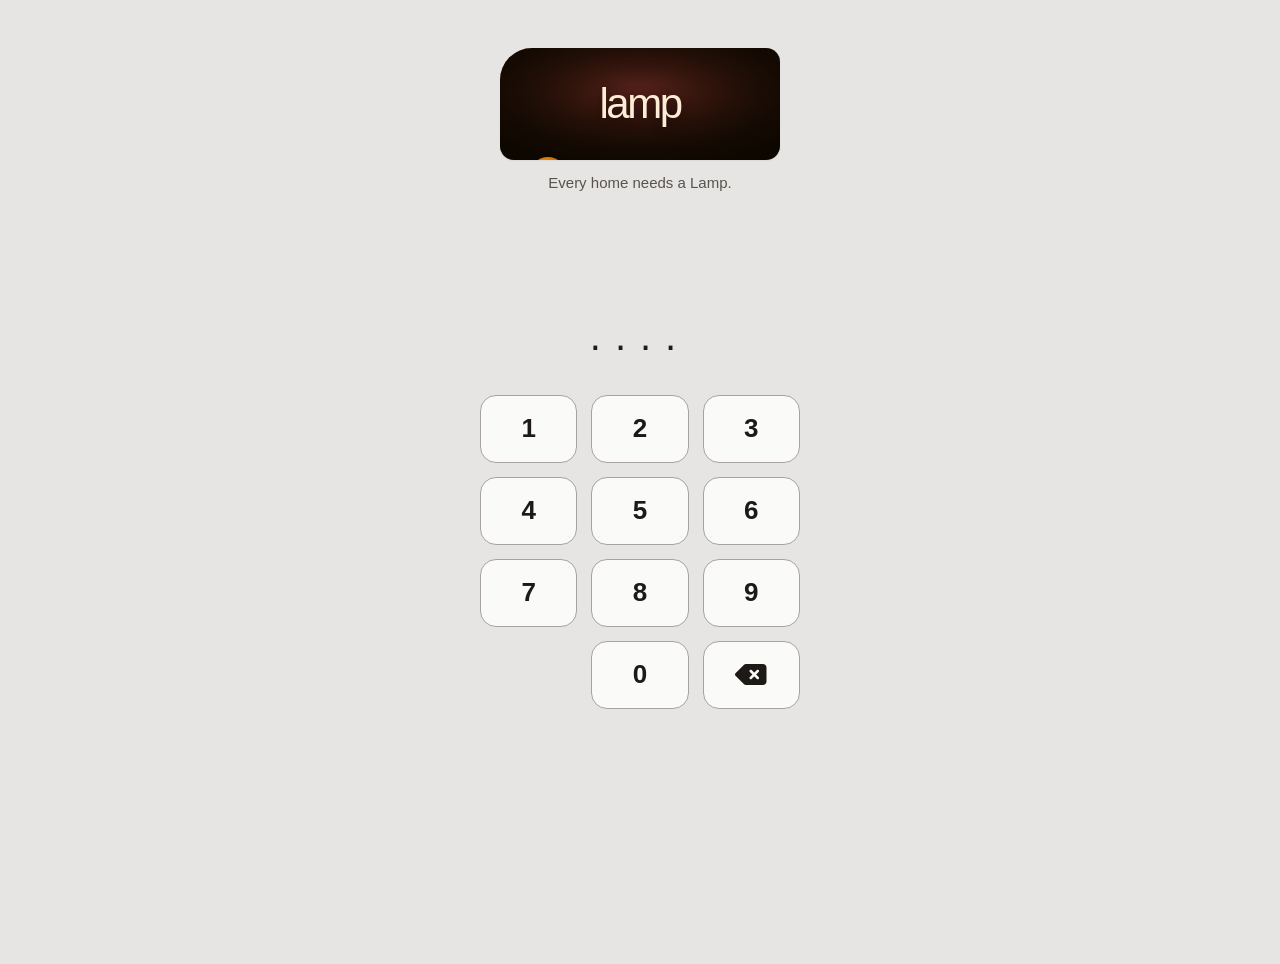
==== commit cab19fe9: "UI tweaks, chat merging, app adjustments" ====
--- a/lamp.html
+++ b/lamp.html
@@ -52,9 +52,14 @@
   --nav-h: 64px;
   --nav-side-w: 220px;
   --content-max: 1200px;
+  --mind-mobile-header-h: 68px;
+  --lava-blob-core: #fcd34d;
+  --lava-blob-mid: #f59e0b;
 }
 [data-theme="light"] {
   color-scheme: light;
+  --lava-blob-core: #fbbf24;
+  --lava-blob-mid: #f59e0b;
   --bg: #f5f5f4;
   --surface: #ffffff;
   --surface-raised: #fafaf9;
@@ -258,6 +263,24 @@
   cursor: pointer; margin: -4px -4px 0 0;
 }
 .notif-del-btn:hover { background: var(--surface-raised); color: var(--warn); }
+.notif-actions {
+  display: flex; flex-wrap: wrap; align-items: center; gap: 8px; margin-top: 10px;
+}
+.notif-done-btn {
+  padding: 6px 14px; border: none; border-radius: 999px;
+  font-size: 13px; font-weight: 700; color: var(--bg);
+  background: var(--accent); cursor: pointer;
+  transition: filter var(--t-fast), transform var(--t-fast);
+}
+.notif-done-btn:hover { filter: brightness(1.06); }
+.notif-done-btn:active { transform: scale(0.97); }
+.home-notif-row {
+  display: flex; align-items: stretch; gap: 8px;
+}
+.home-notif-row .home-notif-card { flex: 1; min-width: 0; }
+.home-notif-row .notif-done-btn {
+  align-self: center; flex-shrink: 0; padding: 8px 14px;
+}
 .reminder-banner {
   margin: 12px 20px; padding: 14px 16px; border-radius: var(--r);
   border: 1px solid rgba(251, 191, 36, 0.35); background: var(--accent-l);
@@ -380,18 +403,36 @@
   border: 1px solid rgba(248, 113, 113, 0.35); background: rgba(248, 113, 113, 0.08);
   font-size: 14px; line-height: 1.45;
 }
-.lamp-logo {
-  display: block; width: 26px; height: 26px; color: var(--text); flex-shrink: 0;
-}
-.nav-item.active .lamp-logo { color: var(--accent); }
 .nav-brand {
-  display: none; align-items: center; gap: 10px; width: calc(100% - 20px);
-  margin: 0 10px 8px; padding: 4px 10px 16px; border: none; background: none;
+  display: none; align-items: stretch; width: calc(100% - 20px);
+  margin: 0 10px 8px; padding: 0 0 16px; border: none; background: none;
   cursor: pointer; text-decoration: none; color: var(--text); flex-shrink: 0;
 }
-.nav-brand-text {
-  font-size: 24px; font-weight: 500; letter-spacing: -0.06em; color: var(--text);
-}
+/* Lava logo — Chris Gannon-style goo blobs (codepen.io/chrisgannon/pen/QjKXXe) */
+.lamp-lava-logo {
+  position: relative; display: block; overflow: hidden; width: 100%;
+  border-radius: 32px 14px 14px 14px;
+  box-shadow: var(--shadow-sm), inset 0 0 0 1px color-mix(in srgb, var(--accent) 28%, transparent);
+}
+.lamp-lava-logo--lg {
+  width: min(280px, 88vw); height: 112px;
+}
+.lamp-lava-logo--sm {
+  height: 52px;
+  border-radius: 24px 10px 10px 10px;
+}
+.lamp-lava-svg {
+  display: block; width: 100%; height: 100%; pointer-events: none;
+}
+.lamp-lava-logo__word {
+  position: absolute; inset: 0; z-index: 1;
+  display: flex; align-items: center; justify-content: center;
+  font-weight: 500; letter-spacing: -0.06em; line-height: 1;
+  color: #ffecd6; pointer-events: none;
+  text-shadow: 0 1px 12px rgba(0, 0, 0, 0.45);
+}
+.lamp-lava-logo--lg .lamp-lava-logo__word { font-size: 42px; }
+.lamp-lava-logo--sm .lamp-lava-logo__word { font-size: 26px; }
 .nav-badge {
   position: absolute; top: 6px; margin-left: 28px;
   background: var(--warn); color: #fff; font-size: 10px; font-weight: 700;
@@ -446,24 +487,26 @@
   letter-spacing: 0.06em; padding: 20px 20px 8px;
 }
 .apps-row {
-  display: flex; gap: 10px; padding: 0 20px 8px; overflow-x: auto;
-  scrollbar-width: none;
+  display: flex; gap: 10px; padding: 6px 20px 12px; overflow-x: auto;
+  overflow-y: visible; scrollbar-width: none;
 }
 .apps-row::-webkit-scrollbar { display: none; }
 .app-chip {
   flex: 0 0 140px; background: var(--surface); border: 1px solid var(--border);
-  border-radius: var(--r); padding: 14px; cursor: pointer;
+  border-radius: var(--r); padding: 14px; cursor: pointer; text-decoration: none;
   box-shadow: var(--shadow-sm);
-  transition: border-color var(--t-fast), transform var(--t-fast), box-shadow var(--t-fast);
+  transition: border-color var(--t-fast), box-shadow var(--t-fast), filter var(--t-fast);
 }
 .app-chip-name { font-weight: 700; font-size: 15px; }
-.app-chip-meta { font-size: 12px; color: var(--muted); margin-top: 4px; }
+.app-chip-meta { font-size: 12px; margin-top: 4px; opacity: 0.82; }
 .app-chip:hover {
-  border-color: var(--border-strong);
-  transform: translateY(-1px);
   box-shadow: var(--shadow-md);
-}
-[data-theme="dark"] .app-chip:hover { border-color: rgba(251, 191, 36, 0.35); }
+  filter: brightness(1.04);
+}
+.app-chip:focus-visible {
+  outline: 2px solid var(--accent);
+  outline-offset: 2px;
+}
 
 .btn {
   display: inline-flex; align-items: center; justify-content: center;
@@ -526,18 +569,24 @@
   display: flex; flex-direction: column; align-items: center; text-align: center;
   margin-bottom: 28px;
 }
-.auth-logo-mark { width: 72px; height: 72px; color: var(--text); margin-bottom: 12px; }
-.auth-logo-text {
-  font-size: 42px; font-weight: 500; letter-spacing: -0.06em; color: var(--text); line-height: 1;
-}
-.auth-tagline { color: var(--muted); font-size: 15px; margin-top: 8px; }
+.auth-tagline { color: var(--muted); font-size: 15px; margin-top: 12px; }
 .app-chip-icon {
-  width: 40px; height: 40px; border-radius: 12px; background: var(--accent-l);
-  color: var(--accent); display: flex; align-items: center; justify-content: center;
+  width: 40px; height: 40px; border-radius: 12px;
+  display: flex; align-items: center; justify-content: center;
   font-weight: 800; font-size: 17px; margin-bottom: 10px;
 }
-.app-chip.shared .app-chip-icon { background: rgba(99, 102, 241, 0.15); color: #818cf8; }
-[data-theme="light"] .app-chip.shared .app-chip-icon { color: #4f46e5; background: #eef2ff; }
+.app-meta-color-row {
+  display: flex; align-items: center; gap: 12px;
+}
+.app-meta-color-row input[type="color"] {
+  width: 52px; height: 44px; padding: 4px; border-radius: 10px;
+  border: 1px solid var(--border); background: var(--bg); cursor: pointer;
+}
+.app-meta-color-preview {
+  flex: 1; min-height: 44px; border-radius: 10px; padding: 10px 14px;
+  font-size: 14px; font-weight: 600; display: flex; align-items: center;
+  border: 1px solid rgba(0, 0, 0, 0.1);
+}
 .setup-input {
   width: 100%; padding: 14px 16px; border-radius: 10px; border: 1px solid var(--border);
   background: var(--surface); color: var(--text); font-size: 17px; margin-bottom: 12px;
@@ -663,13 +712,16 @@
 .done-title { font-size: 24px; font-weight: 800; margin-bottom: 8px; }
 .app-cards { padding: 12px 20px; display: flex; flex-direction: column; gap: 10px; }
 .app-card {
-  background: var(--surface); border: 1px solid var(--border); border-radius: var(--r); padding: 18px;
-  box-shadow: var(--shadow-sm);
-  transition: border-color var(--t-fast), box-shadow var(--t-fast);
-}
-[data-theme="dark"] .app-card {
-  background: linear-gradient(180deg, rgba(255,255,255,0.03) 0%, var(--surface) 100%);
-}
+  border: 1px solid var(--border); border-radius: var(--r); padding: 0;
+  overflow: hidden; box-shadow: var(--shadow-sm);
+  transition: border-color var(--t-fast), box-shadow var(--t-fast), filter var(--t-fast);
+}
+.app-card:hover { box-shadow: var(--shadow-md); filter: brightness(1.03); }
+.app-card-body { padding: 18px 18px 14px; }
+.app-card-open {
+  color: inherit; text-decoration: none;
+}
+.app-card-open:hover { text-decoration: underline; text-underline-offset: 3px; }
 .app-card-head {
   display: flex; align-items: flex-start; justify-content: space-between;
   gap: 12px; margin-bottom: 2px;
@@ -679,11 +731,34 @@
 .app-card-desc { color: var(--muted); font-size: 14px; margin-top: 4px; }
 .app-card-edit {
   flex-shrink: 0; width: 40px; height: 40px; padding: 0;
-  border: 1px solid var(--border); border-radius: 10px;
-  background: var(--surface-raised); color: var(--muted); cursor: pointer;
-}
-.app-card-edit:hover { color: var(--accent); border-color: var(--accent); }
-.app-card-actions { display: flex; gap: 8px; margin-top: 14px; flex-wrap: wrap; }
+  border: none; border-radius: 10px;
+  background: rgba(0, 0, 0, 0.28); color: rgba(255, 255, 255, 0.9);
+  cursor: pointer;
+}
+.app-card-edit:hover { background: rgba(0, 0, 0, 0.4); color: #fff; }
+.app-card-toolbar {
+  display: flex; align-items: center; gap: 8px; flex-wrap: wrap;
+  padding: 10px 12px; background: rgba(0, 0, 0, 0.38);
+  border-top: 1px solid rgba(0, 0, 0, 0.12);
+}
+.app-card-btn {
+  display: inline-flex; align-items: center; justify-content: center; gap: 6px;
+  padding: 8px 14px; min-height: 36px; border: none; border-radius: 8px;
+  font-size: 13px; font-weight: 600; font-family: inherit; line-height: 1.2;
+  background: rgba(255, 255, 255, 0.14); color: #f5f5f4;
+  cursor: pointer; text-decoration: none;
+  transition: background var(--t-fast), color var(--t-fast);
+}
+.app-card-btn:hover { background: rgba(255, 255, 255, 0.24); color: #fff; }
+.app-card-btn .ico-inline { font-size: 0.9rem; width: 0.9rem; opacity: 0.92; }
+.app-card-btn--icon {
+  width: 36px; min-width: 36px; padding: 0;
+}
+.app-card-btn--icon .ico-inline { margin: 0; font-size: 1rem; width: 1rem; }
+.app-card-btn--danger { margin-left: auto; }
+.app-card-btn--danger:hover {
+  background: rgba(220, 38, 38, 0.45); color: #fecaca;
+}
 .app-meta-field { margin-bottom: 14px; }
 .app-meta-field label {
   display: block; font-size: 12px; font-weight: 700; color: var(--muted);
@@ -748,9 +823,49 @@
 .convo-item {
   display: flex; align-items: flex-start; gap: 10px;
   padding: 14px 16px; border-bottom: 1px solid var(--border); cursor: pointer;
+  transition: background var(--t-fast), outline-color var(--t-fast);
 }
 .convo-item:active { background: var(--surface); }
-.convo-item.active { background: var(--accent-l); }
+.convo-item.active {
+  background: var(--accent-l);
+  box-shadow: inset 3px 0 0 var(--accent);
+}
+.convo-item.convo-dragging { opacity: 0.4; }
+.convo-list.is-dragging .convo-item.convo-drop-target {
+  margin: 2px 8px;
+  background: var(--accent-l);
+  border-radius: 10px;
+  border-bottom-color: transparent;
+  outline: 2px dashed var(--accent);
+  outline-offset: -2px;
+  box-shadow: none;
+}
+[data-theme="dark"] .convo-list.is-dragging .convo-item.convo-drop-target {
+  background: rgba(251, 191, 36, 0.1);
+  box-shadow: none;
+}
+.convo-drop-hint {
+  font-size: 12px; font-weight: 600; color: var(--accent); margin-top: 4px;
+}
+.convo-menu-btn {
+  flex-shrink: 0; width: 36px; height: 36px; padding: 0; margin: -4px -4px 0 0;
+  border: none; background: transparent; color: var(--muted); border-radius: 8px;
+  cursor: pointer; display: inline-flex; align-items: center; justify-content: center;
+}
+.convo-menu-btn:hover, .convo-menu-btn:focus-visible {
+  background: var(--surface-raised); color: var(--text);
+}
+.convo-action-row {
+  display: flex; width: 100%; align-items: center; gap: 10px;
+  padding: 14px 16px; margin-bottom: 8px; border-radius: 10px;
+  border: 1px solid var(--border); background: var(--surface);
+  font-size: 16px; font-weight: 500; color: var(--text);
+  cursor: pointer; text-align: left;
+}
+.convo-action-row:hover { border-color: var(--border-strong); background: var(--accent-l); }
+.convo-action-row .ico { width: 1.125rem; color: var(--muted); }
+.convo-action-row.danger { color: var(--warn); }
+.convo-action-row.danger .ico { color: var(--warn); }
 .convo-item-star { width: 18px; flex-shrink: 0; color: var(--accent); font-size: 14px; line-height: 1.4; }
 .convo-item-body { flex: 1; min-width: 0; }
 .convo-item-title {
@@ -910,6 +1025,15 @@
   margin-top: 8px; padding: 10px 16px; background: var(--accent);
   color: var(--on-accent); border: none; border-radius: 10px; font-weight: 600; cursor: pointer;
 }
+.build-idea-actions {
+  display: flex; gap: 8px; margin-top: 8px; flex-wrap: wrap;
+}
+.build-idea-actions .build-idea-btn { margin-top: 0; }
+.build-idea-skip-btn {
+  padding: 10px 16px; border-radius: 10px; font-weight: 600; cursor: pointer;
+  border: 1px solid var(--border); background: var(--surface-raised); color: var(--text);
+}
+.build-idea-skip-btn:hover { border-color: var(--border-strong); }
 .template-grid {
   display: grid; grid-template-columns: 1fr 1fr; gap: 10px; padding: 0 20px 20px;
 }
@@ -1105,14 +1229,25 @@
 }
 #nav-flyout.open #nav-flyout-backdrop { opacity: 1; }
 #nav-flyout-panel {
-  position: absolute; right: 0; top: 0; bottom: 0; width: min(300px, 88vw);
-  background: var(--surface); border-left: 1px solid var(--border);
-  box-shadow: var(--shadow-md); transform: translateX(100%);
+  position: absolute; left: 0; top: 0; bottom: 0; width: min(300px, 88vw);
+  background: var(--surface); border-right: 1px solid var(--border);
+  box-shadow: 4px 0 32px rgba(0, 0, 0, 0.18);
+  transform: translateX(-100%);
   transition: transform var(--t-med);
   display: flex; flex-direction: column; padding: 16px 12px 24px;
+  padding-top: max(16px, env(safe-area-inset-top));
   overflow-y: auto;
 }
 #nav-flyout.open #nav-flyout-panel { transform: translateX(0); }
+.nav-flyout-head {
+  display: flex; align-items: center; justify-content: space-between;
+  padding: 4px 8px 12px; margin-bottom: 4px;
+}
+.nav-flyout-close {
+  width: 36px; height: 36px; border: none; border-radius: 10px;
+  background: var(--surface-raised); color: var(--muted); cursor: pointer;
+  font-size: 20px; line-height: 1;
+}
 .nav-flyout-title {
   font-size: 13px; font-weight: 700; color: var(--muted);
   text-transform: uppercase; letter-spacing: 0.06em;
@@ -1133,27 +1268,43 @@
   display: flex; flex-direction: column; min-height: calc(100vh - var(--nav-h));
   width: 100%;
 }
+.mind-mobile-nav {
+  position: relative; z-index: 120; flex-shrink: 0;
+  background: var(--surface); border-bottom: 1px solid var(--border);
+}
 .mind-mobile-bar {
   display: flex; align-items: center; gap: 10px;
-  padding: 12px 16px; border-bottom: 1px solid var(--border);
-  background: var(--surface); flex-shrink: 0;
+  padding: 12px 16px;
+  padding-top: max(12px, env(safe-area-inset-top));
+  background: var(--surface); cursor: pointer;
 }
 .mind-mobile-bar h1 { font-size: 18px; font-weight: 600; flex: 1; }
+.mind-mobile-bar .mind-mode-label {
+  font-size: 12px; font-weight: 600; color: var(--muted);
+  text-transform: uppercase; letter-spacing: 0.05em;
+}
 .mind-sidebar {
   display: none;
 }
 .mind-backdrop {
   display: none; position: fixed; inset: 0; background: rgba(0,0,0,0.4);
-  z-index: 80;
+  z-index: 110;
 }
 .mind-drawer {
-  position: fixed; left: 0; top: 0; bottom: 0; width: min(260px, 82vw);
-  background: var(--surface); border-right: 1px solid var(--border);
-  z-index: 90; transform: translateX(-100%);
-  transition: transform var(--t-med);
-  padding: 16px 10px; display: flex; flex-direction: column; gap: 4px;
-}
-.mind-drawer.open { transform: translateX(0); }
+  position: absolute; left: 0; right: 0; top: 100%;
+  background: var(--surface); border-bottom: 1px solid var(--border);
+  box-shadow: 0 12px 28px rgba(0, 0, 0, 0.14);
+  max-height: 0; overflow: hidden; opacity: 0;
+  transform: translateY(-12px);
+  transition: max-height var(--t-med), opacity var(--t-med), transform var(--t-med);
+  padding: 0 10px; display: grid; grid-template-columns: 1fr 1fr; gap: 6px;
+  pointer-events: none;
+}
+.mind-drawer.open {
+  max-height: 280px; opacity: 1; transform: translateY(0);
+  padding: 10px 10px 14px; pointer-events: auto;
+}
+.mind-drawer .mind-nav-btn { width: 100%; }
 .mind-backdrop.open { display: block; }
 .mind-nav-btn {
   display: flex; align-items: center; gap: 10px; width: 100%;
@@ -1162,6 +1313,8 @@
 }
 .mind-nav-btn.active { background: var(--accent-l); color: var(--accent); font-weight: 600; }
 .mind-nav-btn .ico { width: 1.25rem; font-size: 1.1rem; }
+.mind-mobile-bar > .ico { transition: transform var(--t-fast); font-size: 1.1rem; }
+.mind-mobile-bar[aria-expanded="true"] > .ico { transform: rotate(180deg); }
 .mind-main { flex: 1; overflow-y: auto; padding: 16px; }
 .mind-panel { display: none; }
 .mind-panel.active { display: block; }
@@ -1172,11 +1325,33 @@
 .mind-capture-row {
   display: flex; gap: 8px; margin-bottom: 16px;
 }
+.mind-icon-btn {
+  width: 44px; height: 44px; min-width: 44px; padding: 0;
+  border-radius: 10px; flex-shrink: 0;
+  border: 1px solid var(--border); background: var(--surface); color: var(--muted);
+  cursor: pointer; display: inline-flex; align-items: center; justify-content: center;
+  transition: border-color var(--t-fast), color var(--t-fast), background var(--t-fast), box-shadow var(--t-fast);
+}
+.mind-icon-btn:hover:not(:disabled) { border-color: var(--border-strong); color: var(--text); }
+.mind-icon-btn:disabled { opacity: 0.45; cursor: not-allowed; }
+.mind-icon-btn.voice-unavailable { opacity: 0.5; }
+.mind-icon-btn.listening {
+  color: var(--warn); border-color: var(--warn);
+  background: color-mix(in srgb, var(--warn) 12%, var(--surface));
+  box-shadow: 0 0 0 3px color-mix(in srgb, var(--warn) 25%, transparent);
+  animation: voice-pulse 1.2s ease-in-out infinite;
+}
 .mind-capture-row input, .mind-capture-row textarea {
   flex: 1; padding: 12px 14px; border-radius: var(--r);
   border: 1px solid var(--border); background: var(--surface);
   color: var(--text); font-size: 16px;
 }
+.mind-card-btn {
+  display: block; width: 100%; text-align: left; cursor: pointer;
+  transition: border-color var(--t-fast), transform var(--t-fast);
+}
+.mind-card-btn:hover { border-color: var(--border-strong); }
+.mind-card-btn:active { transform: scale(0.99); }
 .mind-card {
   padding: 14px 16px; margin-bottom: 10px; border-radius: var(--r);
   border: 1px solid var(--border); background: var(--surface);
@@ -1198,10 +1373,41 @@
   padding: 12px 0; border-bottom: 1px solid var(--border);
 }
 .mind-task-row input { margin-top: 4px; width: 20px; height: 20px; accent-color: var(--accent); }
+.mind-event-row { cursor: default; }
+.mind-event-mark {
+  flex-shrink: 0; width: 20px; text-align: center; color: var(--accent);
+  font-size: 14px; margin-top: 2px;
+}
 .mind-empty { color: var(--muted); font-size: 14px; padding: 24px 0; text-align: center; }
 .mind-entity { display: inline-block; font-size: 11px; padding: 2px 8px; margin: 4px 4px 0 0;
   border-radius: 6px; background: var(--surface-raised); color: var(--muted); }
 .mind-confirm-actions { display: flex; flex-wrap: wrap; gap: 8px; margin-top: 16px; }
+.mind-search-tabs {
+  display: flex; gap: 8px; margin-bottom: 14px;
+}
+.mind-search-tabs button {
+  flex: 1; padding: 10px; border-radius: var(--r); border: 1px solid var(--border);
+  background: var(--surface); color: var(--muted); font-weight: 600; cursor: pointer;
+}
+.mind-search-tabs button.active {
+  border-color: var(--accent); color: var(--accent); background: var(--accent-l);
+}
+.mind-entry-row {
+  display: flex; align-items: flex-start; gap: 10px; padding: 14px;
+  border: 1px solid var(--border); border-radius: var(--r); background: var(--surface);
+  margin-bottom: 8px; cursor: pointer;
+}
+.mind-entry-row:hover { border-color: var(--border-strong); }
+.mind-entry-row .body { flex: 1; min-width: 0; }
+.mind-entry-row .actions { display: flex; flex-shrink: 0; gap: 6px; }
+.mind-entry-row .actions button {
+  padding: 6px 10px; font-size: 12px; font-weight: 600; border-radius: 8px;
+  border: 1px solid var(--border); background: var(--surface-raised); cursor: pointer;
+}
+.mind-thumb {
+  width: 48px; height: 48px; border-radius: 10px; object-fit: cover;
+  border: 1px solid var(--border); background: var(--surface-raised);
+}
 .mind-search-lead {
   font-size: 16px; font-weight: 600; line-height: 1.45; margin-bottom: 4px;
 }
@@ -1249,12 +1455,44 @@
 
 @media (max-width: 767px) {
   #nav-mind-desktop { display: none !important; }
+  #v-mind.view.active {
+    display: flex;
+    flex-direction: column;
+    min-height: calc(100vh - var(--nav-h));
+    overflow: hidden;
+  }
+  #v-mind.view.active .mind-shell {
+    flex: 1;
+    display: flex;
+    flex-direction: column;
+    min-height: 0;
+    padding-top: 0;
+  }
+  #v-mind.view.active .mind-mobile-nav {
+    position: sticky;
+    top: 0;
+    left: auto;
+    right: auto;
+    flex-shrink: 0;
+    z-index: 120;
+  }
+  #v-mind.view.active .mind-mobile-bar {
+    min-height: var(--mind-mobile-header-h);
+    box-sizing: border-box;
+  }
+  #v-mind.view.active .mind-main {
+    flex: 1;
+    min-height: 0;
+    overflow-y: auto;
+    -webkit-overflow-scrolling: touch;
+    padding-top: 12px;
+  }
 }
 @media (min-width: 768px) {
   .nav-menu-mobile-only { display: none !important; }
   #nav-mind { display: none !important; }
   .nav-desktop-only { display: flex; }
-  .mind-mobile-bar { display: none; }
+  .mind-mobile-nav { display: none; }
   .mind-backdrop, .mind-drawer { display: none !important; }
   .mind-shell {
     flex-direction: row; min-height: 100vh;
@@ -1328,8 +1566,11 @@
     padding-bottom: 18px;
     margin-bottom: 8px;
   }
-  .nav-brand .lamp-logo { width: 40px; height: 40px; }
-  .nav-brand-text { font-size: 28px; }
+  .lamp-lava-logo--sm {
+    height: 56px;
+    border-radius: 28px 12px 12px 12px;
+  }
+  .lamp-lava-logo--sm .lamp-lava-logo__word { font-size: 28px; }
   .nav-main {
     flex: 1;
     display: flex;
@@ -1379,7 +1620,7 @@
     min-height: 56px;
   }
   .section-title { padding: 24px 0 12px; }
-  .apps-row { padding: 0 0 12px; }
+  .apps-row { padding: 6px 0 14px; }
   .template-grid {
     grid-template-columns: repeat(auto-fill, minmax(220px, 1fr));
     gap: 14px;
@@ -1432,6 +1673,26 @@
       <stop offset="0%" stop-color="var(--accent)" stop-opacity="0.95"/>
       <stop offset="100%" stop-color="var(--accent)" stop-opacity="0"/>
     </linearGradient>
+    <filter id="lamp-lava-goo" color-interpolation-filters="sRGB">
+      <feGaussianBlur in="SourceGraphic" stdDeviation="8" result="blur"/>
+      <feColorMatrix in="blur" mode="matrix" values="1 0 0 0 0  0 1 0 0 0  0 0 1 0 0  0 0 0 21 -9" result="cm"/>
+      <feBlend in="SourceGraphic" in2="cm"/>
+    </filter>
+    <radialGradient id="lamp-lava-bg" cx="50%" cy="38%" r="72%" gradientUnits="objectBoundingBox">
+      <stop offset="7%" stop-color="#471A19"/>
+      <stop offset="31%" stop-color="#290F0E"/>
+      <stop offset="55%" stop-color="#120706"/>
+      <stop offset="78%" stop-color="#050202"/>
+      <stop offset="98%" stop-color="#000000"/>
+    </radialGradient>
+    <radialGradient id="lamp-lava-blob" cx="40%" cy="35%" r="70%" gradientUnits="objectBoundingBox">
+      <stop offset="0%" stop-color="var(--lava-blob-core)"/>
+      <stop offset="48%" stop-color="var(--accent)"/>
+      <stop offset="100%" stop-color="var(--accent-d)"/>
+    </radialGradient>
+    <clipPath id="lamp-lava-clip" clipPathUnits="objectBoundingBox">
+      <path d="M0.114,0 H1 V1 H0 V0.286 Q0,0 0.114,0 Z"/>
+    </clipPath>
     <symbol id="lamp-logo-icon" viewBox="0 0 900 900">
       <path d="M470 170 L300 470 L610 470 Z" fill="url(#lampLogoBeam)"/>
       <g fill="var(--accent)">
@@ -1456,8 +1717,9 @@
   <div id="v-setup" class="view full">
     <div class="setup-center">
       <div class="auth-brand">
-        <svg class="auth-logo-mark" viewBox="0 0 900 900" aria-hidden="true"><use href="#lamp-logo-icon"/></svg>
-        <div class="auth-logo-text">lamp</div>
+        <div class="lamp-lava-logo lamp-lava-logo--lg" data-lava-logo role="img" aria-label="Lamp">
+          <span class="lamp-lava-logo__word">lamp</span>
+        </div>
       </div>
       <h1>Welcome</h1>
       <p>Create the first account — this person will be the admin for this home device.</p>
@@ -1473,8 +1735,9 @@
   <div id="v-login" class="view full">
     <div class="setup-center" style="padding-top:48px">
       <div class="auth-brand">
-        <svg class="auth-logo-mark" viewBox="0 0 900 900" aria-hidden="true"><use href="#lamp-logo-icon"/></svg>
-        <div class="auth-logo-text">lamp</div>
+        <div class="lamp-lava-logo lamp-lava-logo--lg" data-lava-logo role="img" aria-label="Lamp">
+          <span class="lamp-lava-logo__word">lamp</span>
+        </div>
         <p class="auth-tagline">Every home needs a Lamp.</p>
       </div>
     </div>
@@ -1532,6 +1795,7 @@
           <div class="chat-panel-actions">
             <button type="button" class="btn-icon" id="chat-voice-auto-btn" onclick="toggleVoiceAutoRead()" title="Auto-read replies" aria-label="Auto-read" style="display:none"></button>
             <button type="button" class="btn-icon" id="chat-star-btn" onclick="toggleStarChat()" title="Star" aria-label="Star"></button>
+            <button type="button" class="btn-icon" id="chat-merge-btn" onclick="openMergeIntoCurrentChat()" title="Link another chat's context" aria-label="Link context" style="display:none"></button>
             <button type="button" class="btn-icon" id="chat-rename-btn" onclick="renameCurrentChat()" title="Rename" aria-label="Rename"></button>
             <button type="button" class="btn-ghost" onclick="deleteCurrentChat()">Delete</button>
           </div>
@@ -1554,6 +1818,26 @@
         </div>
       </section>
     </div>
+    <div id="convo-actions-sheet" class="model-sheet" hidden>
+      <div class="model-sheet-backdrop" onclick="closeConvoActionsSheet()"></div>
+      <div class="model-sheet-panel" role="dialog" aria-labelledby="convo-actions-title">
+        <div class="model-sheet-head">
+          <strong id="convo-actions-title">Chat</strong>
+          <button type="button" class="btn-ghost" onclick="closeConvoActionsSheet()">Done</button>
+        </div>
+        <div id="convo-actions-menu"></div>
+        <div id="convo-merge-pick" hidden>
+          <p class="model-sheet-hint" id="convo-merge-pick-hint"></p>
+          <div id="convo-merge-target-list" class="model-sheet-list"></div>
+          <button type="button" class="btn-ghost" style="margin-top:8px" onclick="convoActionBackToMenu()">Back</button>
+        </div>
+        <div id="convo-merge-mode" hidden>
+          <p class="model-sheet-hint" id="convo-merge-mode-hint"></p>
+          <div id="convo-merge-mode-actions"></div>
+          <button type="button" class="btn-ghost" style="margin-top:8px" onclick="convoActionBackToMergePick()">Back</button>
+        </div>
+      </div>
+    </div>
     <div id="chat-model-sheet" class="model-sheet" hidden>
       <div class="model-sheet-backdrop" onclick="closeChatModelSheet()"></div>
       <div class="model-sheet-panel" role="dialog" aria-labelledby="chat-model-sheet-title">
@@ -1691,15 +1975,22 @@
         <button type="button" class="mind-nav-btn" data-mind="events" onclick="mindGo('events')"><span class="ico" id="mind-ico-events-d"></span>Events</button>
       </aside>
       <div class="mind-backdrop" id="mind-backdrop" onclick="closeMindDrawer()"></div>
-      <nav class="mind-drawer" id="mind-drawer" aria-label="Mind menu">
-        <button type="button" class="mind-nav-btn" data-mind="add" onclick="mindGo('add')"><span class="ico" id="mind-ico-add-m"></span>Add</button>
-        <button type="button" class="mind-nav-btn" data-mind="search" onclick="mindGo('search')"><span class="ico" id="mind-ico-search-m"></span>Search</button>
-        <button type="button" class="mind-nav-btn" data-mind="tasks" onclick="mindGo('tasks')"><span class="ico" id="mind-ico-tasks-m"></span>Tasks</button>
-        <button type="button" class="mind-nav-btn" data-mind="events" onclick="mindGo('events')"><span class="ico" id="mind-ico-events-m"></span>Events</button>
-      </nav>
-      <div class="mind-mobile-bar">
-        <button type="button" class="btn-icon" onclick="toggleMindDrawer()" aria-label="Mind sections"><span class="ico" id="mind-menu-ico"></span></button>
-        <h1 id="mind-mobile-title">Add</h1>
+      <div class="mind-mobile-nav">
+        <div class="mind-mobile-bar" onclick="toggleMindDrawer()" role="button" tabindex="0"
+          onkeydown="if(event.key==='Enter'||event.key===' ') { event.preventDefault(); toggleMindDrawer(); }">
+          <span class="ico" id="mind-menu-ico" aria-hidden="true"></span>
+          <div style="flex:1;min-width:0">
+            <span class="mind-mode-label">Mind</span>
+            <h1 id="mind-mobile-title">Add</h1>
+          </div>
+          <span class="mind-mode-label" id="mind-menu-hint" aria-hidden="true">Sections</span>
+        </div>
+        <nav class="mind-drawer" id="mind-drawer" aria-label="Mind sections" onclick="event.stopPropagation()">
+          <button type="button" class="mind-nav-btn" data-mind="add" onclick="mindGo('add')"><span class="ico" id="mind-ico-add-m"></span>Add</button>
+          <button type="button" class="mind-nav-btn" data-mind="search" onclick="mindGo('search')"><span class="ico" id="mind-ico-search-m"></span>Search</button>
+          <button type="button" class="mind-nav-btn" data-mind="tasks" onclick="mindGo('tasks')"><span class="ico" id="mind-ico-tasks-m"></span>Tasks</button>
+          <button type="button" class="mind-nav-btn" data-mind="events" onclick="mindGo('events')"><span class="ico" id="mind-ico-events-m"></span>Events</button>
+        </nav>
       </div>
       <main class="mind-main">
         <div id="mind-panel-add" class="mind-panel active">
@@ -1707,6 +1998,11 @@
           <div class="mind-capture-row">
             <input type="text" id="mind-capture-input" placeholder="Remember something…" autocomplete="off"
               onkeydown="if(event.key==='Enter')mindCapture()">
+            <button type="button" class="mind-icon-btn" id="mind-capture-mic" onclick="toggleMindCaptureDictation()"
+              aria-label="Dictate" title="Dictate"></button>
+            <button type="button" class="mind-icon-btn" id="mind-image-btn" onclick="mindOpenImagePicker()"
+              aria-label="Upload image" title="Upload image"></button>
+            <input type="file" id="mind-image-input" accept="image/*" style="display:none" onchange="mindUploadImage(this)">
             <button type="button" class="btn btn-primary" onclick="mindCapture()">Save</button>
           </div>
           <p class="mind-section-label">Recent</p>
@@ -1715,18 +2011,36 @@
           <div id="mind-threads"></div>
         </div>
         <div id="mind-panel-search" class="mind-panel">
-          <div class="mind-capture-row">
-            <input type="search" id="mind-search-input" placeholder="What do you want to know?" autocomplete="off"
-              onkeydown="if(event.key==='Enter')mindSearch()">
-            <button type="button" class="btn btn-primary" onclick="mindSearch()">Ask</button>
+          <div class="mind-search-tabs" role="tablist">
+            <button type="button" class="active" data-search-mode="ask" onclick="mindSetSearchMode('ask',this)">Ask</button>
+            <button type="button" data-search-mode="browse" onclick="mindSetSearchMode('browse',this)">Browse</button>
           </div>
-          <div id="mind-search-answer" class="mind-search-result mind-card" style="display:none"></div>
-          <p id="mind-search-meta" class="meta" style="color:var(--muted);font-size:13px"></p>
-          <div id="mind-search-supporting"></div>
+          <div id="mind-search-ask">
+            <div class="mind-capture-row">
+              <input type="search" id="mind-search-input" placeholder="What do you want to know?" autocomplete="off"
+                onkeydown="if(event.key==='Enter')mindSearch()">
+              <button type="button" class="mind-icon-btn" id="mind-search-mic" onclick="toggleMindSearchDictation()"
+                aria-label="Dictate search" title="Dictate search"></button>
+              <button type="button" class="btn btn-primary" onclick="mindSearch()">Ask</button>
+            </div>
+            <div id="mind-search-answer" class="mind-search-result mind-card" style="display:none"></div>
+            <p id="mind-search-meta" class="meta" style="color:var(--muted);font-size:13px"></p>
+            <div id="mind-search-supporting"></div>
+          </div>
+          <div id="mind-search-browse" hidden>
+            <div class="mind-capture-row">
+              <input type="search" id="mind-browse-q" placeholder="Filter your memories…" autocomplete="off"
+                onkeydown="if(event.key==='Enter')mindBrowseLoad()">
+              <button type="button" class="btn btn-primary" onclick="mindBrowseLoad()">Find</button>
+            </div>
+            <p class="mind-section-label">Your entries</p>
+            <div id="mind-browse-list"></div>
+          </div>
         </div>
         <div id="mind-panel-tasks" class="mind-panel">
           <div class="mind-filters" id="mind-task-filters">
-            <button type="button" class="active" data-filter="all" onclick="mindSetTaskFilter('all',this)">All</button>
+            <button type="button" class="active" data-filter="open" onclick="mindSetTaskFilter('open',this)">Open</button>
+            <button type="button" data-filter="all" onclick="mindSetTaskFilter('all',this)">All</button>
             <button type="button" data-filter="today" onclick="mindSetTaskFilter('today',this)">Today</button>
             <button type="button" data-filter="upcoming" onclick="mindSetTaskFilter('upcoming',this)">Upcoming</button>
             <button type="button" data-filter="done" onclick="mindSetTaskFilter('done',this)">Done</button>
@@ -1776,6 +2090,31 @@
 
 </div>
 
+<div id="mind-entry-sheet" class="model-sheet" hidden>
+  <div class="model-sheet-backdrop" onclick="mindCloseEntryEditor()"></div>
+  <div class="model-sheet-panel" role="dialog" aria-labelledby="mind-entry-sheet-title">
+    <div class="model-sheet-head">
+      <strong id="mind-entry-sheet-title">Edit memory</strong>
+      <button type="button" class="btn-ghost" onclick="mindCloseEntryEditor()">Cancel</button>
+    </div>
+    <label class="mind-section-label" for="mind-entry-type">Type</label>
+    <select id="mind-entry-type" class="setup-input" style="margin-bottom:12px">
+      <option value="note">Note</option>
+      <option value="fact">Fact</option>
+      <option value="task">Task</option>
+      <option value="event">Event</option>
+      <option value="thread_item">Thread item</option>
+    </select>
+    <label class="mind-section-label" for="mind-entry-content">Content</label>
+    <textarea id="mind-entry-content" rows="6" style="width:100%;padding:12px;border-radius:var(--r);border:1px solid var(--border);background:var(--surface);color:var(--text);margin-bottom:12px"></textarea>
+    <p id="mind-entry-meta" class="meta" style="margin-bottom:12px"></p>
+    <div style="display:flex;flex-wrap:wrap;gap:8px">
+      <button type="button" class="btn btn-primary" onclick="mindEntrySave()">Save</button>
+      <button type="button" class="btn btn-ghost" style="color:var(--warn)" onclick="mindEntryDelete()">Delete</button>
+    </div>
+  </div>
+</div>
+
 <div id="app-meta-sheet" class="model-sheet" hidden>
   <div class="model-sheet-backdrop" onclick="closeAppMetaSheet()"></div>
   <div class="model-sheet-panel" role="dialog" aria-labelledby="app-meta-sheet-title">
@@ -1792,14 +2131,22 @@
       <label for="app-meta-desc">Description</label>
       <textarea id="app-meta-desc" maxlength="500" placeholder="What does this app do?"></textarea>
     </div>
+    <div class="app-meta-field">
+      <label for="app-meta-color">Card color</label>
+      <div class="app-meta-color-row">
+        <input type="color" id="app-meta-color" value="#d97706" aria-label="App card color">
+        <div class="app-meta-color-preview" id="app-meta-color-preview">Preview</div>
+      </div>
+    </div>
     <button type="button" class="btn btn-primary" style="width:100%" onclick="saveAppMeta()">Save</button>
   </div>
 </div>
 
 <nav id="bottom-nav" class="bottom-nav">
   <button type="button" class="nav-brand" onclick="location.hash='#/'" aria-label="Lamp home">
-    <svg class="lamp-logo" viewBox="0 0 900 900" aria-hidden="true"><use href="#lamp-logo-icon"/></svg>
-    <span class="nav-brand-text">lamp</span>
+    <div class="lamp-lava-logo lamp-lava-logo--sm" data-lava-logo aria-hidden="true">
+      <span class="lamp-lava-logo__word">lamp</span>
+    </div>
   </button>
   <div class="nav-main">
     <button class="nav-item" data-route="home" onclick="location.hash='#/'" style="position:relative">
@@ -1822,7 +2169,13 @@
 <div id="nav-flyout" aria-hidden="true">
   <div id="nav-flyout-backdrop" onclick="closeNavFlyout()"></div>
   <div id="nav-flyout-panel" role="dialog" aria-label="Menu">
-    <p class="nav-flyout-title">Lamp</p>
+    <div class="nav-flyout-head">
+      <p class="nav-flyout-title" style="padding:0;margin:0">Menu</p>
+      <button type="button" class="nav-flyout-close" onclick="closeNavFlyout()" aria-label="Close menu">×</button>
+    </div>
+    <button type="button" class="nav-flyout-item" onclick="navFlyoutGo('#/')"><span class="ico" id="flyout-ico-home"></span>Home</button>
+    <button type="button" class="nav-flyout-item" onclick="navFlyoutGo('#/chat')"><span class="ico" id="flyout-ico-chat"></span>Chat</button>
+    <button type="button" class="nav-flyout-item" id="flyout-mind" style="display:none" onclick="navFlyoutGo('#/mind/add')"><span class="ico" id="flyout-ico-mind"></span>Mind</button>
     <button type="button" class="nav-flyout-item" id="flyout-build" onclick="navFlyoutGo('#/build')"><span class="ico" id="flyout-ico-build"></span>Build</button>
     <button type="button" class="nav-flyout-item" onclick="navFlyoutGo('#/apps')"><span class="ico" id="flyout-ico-apps"></span>Apps</button>
     <button type="button" class="nav-flyout-item" onclick="navFlyoutGo('#/notifications')"><span class="ico" id="flyout-ico-bell"></span>Notifications</button>
@@ -1882,6 +2235,54 @@
   starBtn.setAttribute("aria-label", starBtn.title);
 }
 
+const LAVA_BLOB_SPECS = [
+  { x: 48, r: 19, yA: 128, yB: -24, xDrift: 16 },
+  { x: 118, r: 14, yA: -22, yB: 124, xDrift: -12 },
+  { x: 178, r: 17, yA: 132, yB: -20, xDrift: -14 },
+  { x: 82, r: 11, yA: -18, yB: 118, xDrift: 10 },
+  { x: 218, r: 13, yA: 126, yB: -26, xDrift: 8 },
+];
+
+function lavaLogoSvgMarkup() {
+  const blobs = LAVA_BLOB_SPECS.map((b, i) =>
+    `<circle class="lamp-lava-svg-blob" r="${b.r}" cx="${b.x}" cy="${b.yA}" fill="url(#lamp-lava-blob)" data-lava-blob="${i}"/>`
+  ).join("");
+  return `<svg class="lamp-lava-svg" viewBox="0 0 280 112" preserveAspectRatio="none" aria-hidden="true">
+    <rect width="280" height="112" fill="url(#lamp-lava-bg)"/>
+    <rect width="280" height="112" fill="var(--accent)" opacity="0.06"/>
+    <g clip-path="url(#lamp-lava-clip)" filter="url(#lamp-lava-goo)">
+      ${blobs}
+    </g>
+  </svg>`;
+}
+
+function mountLavaLogos() {
+  document.querySelectorAll("[data-lava-logo]").forEach(el => {
+    if (el.querySelector(".lamp-lava-svg")) return;
+    el.insertAdjacentHTML("afterbegin", lavaLogoSvgMarkup());
+  });
+}
+
+function initLavaLogoMotion() {
+  if (window.matchMedia("(prefers-reduced-motion: reduce)").matches) return;
+  LAVA_BLOB_SPECS.forEach((spec, i) => {
+    document.querySelectorAll(`[data-lava-blob="${i}"]`).forEach(el => {
+      const dur = 14000 + i * 3200 + Math.random() * 5000;
+      const delay = i * 900 + Math.random() * 600;
+      el.animate([
+        { cy: spec.yA, cx: spec.x },
+        { cy: spec.yB, cx: spec.x + spec.xDrift },
+      ], {
+        duration: dur,
+        delay,
+        iterations: Infinity,
+        direction: "alternate",
+        easing: "ease-in-out",
+      });
+    });
+  });
+}
+
 function initStaticIcons() {
   setIconEl(document.getElementById("nav-ico-home"), "home");
   setIconEl(document.getElementById("nav-ico-chat"), "chat");
@@ -1891,7 +2292,7 @@
   setIconEl(document.getElementById("nav-ico-mind-d"), "brain");
   setIconEl(document.getElementById("nav-ico-menu"), "menu");
   setIconEl(document.getElementById("nav-ico-admin"), "admin");
-  setIconEl(document.getElementById("mind-menu-ico"), "menu");
+  setIconEl(document.getElementById("mind-menu-ico"), "chevron-down");
   setIconEl(document.getElementById("mind-ico-add-d"), "plus");
   setIconEl(document.getElementById("mind-ico-add-m"), "plus");
   setIconEl(document.getElementById("mind-ico-search-d"), "search");
@@ -1900,6 +2301,13 @@
   setIconEl(document.getElementById("mind-ico-tasks-m"), "tasks");
   setIconEl(document.getElementById("mind-ico-events-d"), "calendar");
   setIconEl(document.getElementById("mind-ico-events-m"), "calendar");
+  setIconEl(document.getElementById("mind-image-btn"), "image");
+  setIconEl(document.getElementById("mind-capture-mic"), "microphone");
+  setIconEl(document.getElementById("mind-search-mic"), "microphone");
+  syncVoiceMicButtons();
+  setIconEl(document.getElementById("flyout-ico-home"), "home");
+  setIconEl(document.getElementById("flyout-ico-chat"), "chat");
+  setIconEl(document.getElementById("flyout-ico-mind"), "brain");
   setIconEl(document.getElementById("flyout-ico-build"), "hammer");
   setIconEl(document.getElementById("flyout-ico-apps"), "apps");
   setIconEl(document.getElementById("flyout-ico-bell"), "bell");
@@ -1908,6 +2316,7 @@
   setIconEl(document.getElementById("nav-ico-account"), "account");
   setIconEl(document.getElementById("lamp-chat-send"), "arrow-up");
   setIconEl(document.getElementById("chat-rename-btn"), "pencil");
+  setIconEl(document.getElementById("chat-merge-btn"), "merge");
   setIconEl(document.getElementById("done-icon-el"), "sparkles");
   const heroChat = document.getElementById("hero-chat-btn");
   const heroBuild = document.getElementById("hero-build-btn");
@@ -1936,6 +2345,61 @@
   return (a.title || a.name || "App").trim();
 }
 
+function hexToRgb(hex) {
+  const h = String(hex || "").replace(/^#/, "");
+  if (h.length !== 6) return { r: 217, g: 119, b: 6 };
+  return {
+    r: parseInt(h.slice(0, 2), 16),
+    g: parseInt(h.slice(2, 4), 16),
+    b: parseInt(h.slice(4, 6), 16),
+  };
+}
+
+function mixHex(c1, c2, t) {
+  const a = hexToRgb(c1);
+  const b = hexToRgb(c2);
+  const ch = (k) => Math.round(a[k] + (b[k] - a[k]) * t);
+  const r = ch("r");
+  const g = ch("g");
+  const bl = ch("b");
+  return "#" + [r, g, bl].map((x) => x.toString(16).padStart(2, "0")).join("");
+}
+
+function relativeLuminance(hex) {
+  const { r, g, b } = hexToRgb(hex);
+  const lin = [r, g, b].map((v) => {
+    v /= 255;
+    return v <= 0.03928 ? v / 12.92 : Math.pow((v + 0.055) / 1.055, 2.4);
+  });
+  return 0.2126 * lin[0] + 0.7152 * lin[1] + 0.0722 * lin[2];
+}
+
+function appColorStyles(hex) {
+  const base = /^#[0-9A-Fa-f]{6}$/.test(hex || "") ? hex : "#d97706";
+  const light = mixHex(base, "#ffffff", 0.38);
+  const dark = mixHex(base, "#000000", 0.24);
+  const onLight = relativeLuminance(base) > 0.45;
+  return {
+    base,
+    background: `linear-gradient(145deg, ${light} 0%, ${base} 52%, ${dark} 100%)`,
+    color: onLight ? "#1c1917" : "#fafaf9",
+    muted: onLight ? "rgba(28, 25, 23, 0.68)" : "rgba(250, 250, 249, 0.78)",
+    border: onLight ? "rgba(0, 0, 0, 0.14)" : "rgba(255, 255, 255, 0.22)",
+    iconBg: onLight ? "rgba(0, 0, 0, 0.1)" : "rgba(255, 255, 255, 0.22)",
+    iconColor: onLight ? base : "#ffffff",
+  };
+}
+
+function applyAppColorEl(el, color) {
+  if (!el) return;
+  const st = appColorStyles(color);
+  el.style.background = st.background;
+  el.style.borderColor = st.border;
+  el.style.color = st.color;
+  el.dataset.appColor = st.base;
+  return st;
+}
+
 function slugifyAppName(text) {
   const stop = new Set([
     "a", "an", "the", "to", "for", "my", "i", "want", "build", "make", "create",
@@ -1964,6 +2428,10 @@
   const unread = !n.read;
   const appLabel = notifAppLabel(n.app);
   const appAttr = n.app ? ` data-app="${attrEsc(n.app)}"` : "";
+  const doneBtn = n.completable
+    ? `<div class="notif-actions"><button type="button" class="notif-done-btn"
+        onclick="event.stopPropagation(); completeNotif(${n.id})">Mark done</button></div>`
+    : "";
   return `<div class="notif-card${unread ? " unread" : " read"}" data-id="${n.id}"${appAttr}>
     <div class="notif-avatar" aria-hidden="true">${esc(notifInitial(n))}</div>
     <div class="notif-content">
@@ -1973,6 +2441,7 @@
       </div>
       ${n.message ? `<p class="notif-msg">${esc(n.message)}</p>` : ""}
       ${appLabel ? `<span class="notif-app-tag">${esc(appLabel)}</span>` : ""}
+      ${doneBtn}
     </div>
     <button type="button" class="notif-del-btn" aria-label="Delete notification"
       onclick="event.stopPropagation(); deleteNotif(${n.id})">×</button>
@@ -2033,6 +2502,7 @@
     n.classList.toggle("active", n.dataset.route === navRoute);
   });
   if (navRoute !== "menu") closeNavFlyout();
+  if (!String(id).startsWith("mind")) closeMindDrawer();
   window.scrollTo(0, 0);
 }
 
@@ -2147,6 +2617,7 @@
     const section = ["add", "search", "tasks", "events", "confirm"].includes(param) ? param : "add";
     if (section === "confirm" && !mindPending) { location.hash = "#/mind/add"; return route(); }
     showView("mind");
+    await initVoice();
     await renderMindSection(section);
     return;
   }
@@ -2189,6 +2660,8 @@
   });
   const heroMm = document.getElementById("hero-mind-btn");
   if (heroMm) heroMm.style.display = mmOk ? "" : "none";
+  const flyMind = document.getElementById("flyout-mind");
+  if (flyMind) flyMind.style.display = mmOk ? "flex" : "none";
   const flyBuild = document.getElementById("flyout-build");
   if (flyBuild) flyBuild.style.display = child ? "none" : "flex";
   const flyAdmin = document.getElementById("flyout-admin");
@@ -2239,11 +2712,16 @@
       const label = appDisplayName(a);
       const initial = esc(label.charAt(0).toUpperCase());
       const shared = a.scope === "shared" ? " shared" : "";
-      return `<div class="app-chip${shared}" onclick="location.href='${a.url}'">
-        <div class="app-chip-icon">${initial}</div>
+      const st = appColorStyles(a.color);
+      const inner = `
+        <div class="app-chip-icon" style="background:${st.iconBg};color:${st.iconColor}">${initial}</div>
         <div class="app-chip-name">${esc(label)}</div>
-        <div class="app-chip-meta">${a.scope === "shared" ? "Shared · " : ""}${esc(a.last_used || "Open")}</div>
-      </div>`;
+        <div class="app-chip-meta" style="color:${st.muted}">${a.scope === "shared" ? "Shared · " : ""}${esc(a.last_used || "Open")}</div>`;
+      const style = `background:${st.background};border-color:${st.border};color:${st.color}`;
+      if (a.url) {
+        return `<a class="app-chip${shared}" href="${esc(a.url)}" target="_blank" rel="noopener noreferrer" style="${style}">${inner}</a>`;
+      }
+      return `<div class="app-chip${shared}" style="${style}">${inner}</div>`;
     }).join("");
   }
   await renderHomeNotifications();
@@ -2278,10 +2756,24 @@
 
 let _appMetaTarget = null;
 
+function updateAppMetaColorPreview() {
+  const input = document.getElementById("app-meta-color");
+  const preview = document.getElementById("app-meta-color-preview");
+  if (!input || !preview) return;
+  const st = appColorStyles(input.value);
+  preview.style.background = st.background;
+  preview.style.color = st.color;
+  preview.style.borderColor = st.border;
+  preview.textContent = st.base;
+}
+
 function openAppMetaEditor(a) {
   _appMetaTarget = a;
   document.getElementById("app-meta-title").value = appDisplayName(a);
   document.getElementById("app-meta-desc").value = a.desc || "";
+  const colorInput = document.getElementById("app-meta-color");
+  if (colorInput) colorInput.value = a.color || "#d97706";
+  updateAppMetaColorPreview();
   document.getElementById("app-meta-sheet").hidden = false;
 }
 
@@ -2296,14 +2788,15 @@
   const a = _appMetaTarget;
   const title = document.getElementById("app-meta-title").value.trim();
   const desc = document.getElementById("app-meta-desc").value.trim();
+  const color = document.getElementById("app-meta-color")?.value || "";
   if (!title) {
     toast("Name is required");
     return;
   }
   const path = `/api/apps/${encodeURIComponent(a.owner)}/${encodeURIComponent(a.name)}/meta`;
-  let r = await api("POST", path, { title, desc });
+  let r = await api("POST", path, { title, desc, color });
   if (r._status === 404) {
-    r = await api("PUT", path, { title, desc });
+    r = await api("PUT", path, { title, desc, color });
   }
   if (!r.ok) {
     const msg = r._status === 404
@@ -2321,29 +2814,37 @@
 function renderAppCard(a) {
   const card = document.createElement("div");
   card.className = "app-card";
+  const st = appColorStyles(a.color);
+  applyAppColorEl(card, a.color);
   const shared = a.scope === "shared";
   const child = S.role === "child";
   const manage = !child;
   const canShare = manage && !shared && (a.owner === S.user || S.role === "admin");
+  const openHref = a.url ? esc(a.url) : "";
+  const nameHtml = openHref
+    ? `<a class="app-card-open app-card-name" href="${openHref}" target="_blank" rel="noopener noreferrer">${esc(appDisplayName(a))}</a>`
+    : `<div class="app-card-name">${esc(appDisplayName(a))}</div>`;
   const descHtml = a.desc
-    ? `<div class="app-card-desc">${esc(a.desc)}</div>`
-    : `<div class="app-card-desc" style="font-style:italic">No description</div>`;
+    ? `<div class="app-card-desc" style="color:${st.muted}">${esc(a.desc)}</div>`
+    : `<div class="app-card-desc" style="font-style:italic;color:${st.muted}">No description</div>`;
   card.innerHTML = `
-    ${shared ? '<span class="app-scope-badge">Shared</span>' : ""}
-    <div class="app-card-head">
-      <div class="app-card-head-text">
-        <div class="app-card-name">${esc(appDisplayName(a))}</div>
-        ${descHtml}
+    <div class="app-card-body">
+      ${shared ? '<span class="app-scope-badge">Shared</span>' : ""}
+      <div class="app-card-head">
+        <div class="app-card-head-text">
+          ${nameHtml}
+          ${descHtml}
+        </div>
+        ${manage ? `<button type="button" class="app-card-edit" data-edit title="Edit name and description" aria-label="Edit name and description">${iconHtml("pencil")}</button>` : ""}
       </div>
-      ${manage ? `<button type="button" class="app-card-edit" data-edit title="Edit name and description" aria-label="Edit name and description">${iconHtml("pencil")}</button>` : ""}
     </div>
-    <div class="app-card-actions">
-      ${a.url ? `<a class="btn btn-primary" style="font-size:14px;padding:8px 16px" href="${a.url}" target="_blank">Open</a>` : ""}
-      ${canShare ? `<button type="button" class="btn btn-secondary" style="font-size:14px;padding:8px 16px" data-share>${iconHtml("users")} Share with family</button>` : ""}
-      ${shared ? `<button type="button" class="btn btn-secondary" style="font-size:14px;padding:8px 16px" data-hide>${iconHtml("eye-slash")} Hide</button>` : ""}
-      ${manage ? '<button class="btn btn-secondary" style="font-size:14px;padding:8px 16px" data-improve>Improve</button>' : ""}
-      ${manage ? '<button class="btn btn-secondary" style="font-size:14px;padding:8px 16px" data-wipe>Clear data</button>' : ""}
-      ${manage ? '<button class="btn btn-danger" style="font-size:14px;padding:8px 16px" data-del>Delete</button>' : ""}
+    <div class="app-card-toolbar">
+      ${a.url ? `<a class="app-card-btn" href="${openHref}" target="_blank" rel="noopener noreferrer">Open</a>` : ""}
+      ${canShare ? `<button type="button" class="app-card-btn" data-share>${iconHtml("users", "ico-inline")} Share</button>` : ""}
+      ${shared ? `<button type="button" class="app-card-btn" data-hide>${iconHtml("eye-slash", "ico-inline")} Hide</button>` : ""}
+      ${manage ? '<button type="button" class="app-card-btn" data-improve>Improve</button>' : ""}
+      ${manage ? '<button type="button" class="app-card-btn" data-wipe>Clear data</button>' : ""}
+      ${manage ? `<button type="button" class="app-card-btn app-card-btn--icon app-card-btn--danger" data-del title="Delete" aria-label="Delete app">${iconHtml("trash", "ico-inline")}</button>` : ""}
     </div>`;
   if (manage) card.querySelector("[data-edit]").onclick = () => openAppMetaEditor(a);
   if (canShare) card.querySelector("[data-share]").onclick = () => shareAppWithFamily(a);
@@ -2358,7 +2859,7 @@
   if (manage) {
     card.querySelector("[data-del]").onclick = async (ev) => {
       if (!confirm(`Delete "${appDisplayName(a)}"?`)) return;
-      ev.target.disabled = true;
+      ev.currentTarget.disabled = true;
       await api("DELETE", `/api/apps/${a.owner}/${a.name}`);
       renderApps();
     };
@@ -2651,14 +3152,18 @@
       </div>
       <div class="home-notif-list">
       ${list.slice(0, 3).map((n) => `
-        <button type="button" class="home-notif-card" data-id="${n.id}"
-          onclick="openHomeNotification(${n.id})">
-          <span class="notif-avatar sm" aria-hidden="true">${esc(notifInitial(n))}</span>
-          <span class="home-notif-text">
-            <strong>${esc(n.title || "Update")}</strong>
-            <span>${esc(n.message || notifAppLabel(n.app) || "")}</span>
-          </span>
-        </button>`).join("")}
+        <div class="home-notif-row">
+          <button type="button" class="home-notif-card" data-id="${n.id}"
+            onclick="openHomeNotification(${n.id})">
+            <span class="notif-avatar sm" aria-hidden="true">${esc(notifInitial(n))}</span>
+            <span class="home-notif-text">
+              <strong>${esc(n.title || "Update")}</strong>
+              <span>${esc(n.message || notifAppLabel(n.app) || "")}</span>
+            </span>
+          </button>
+          ${n.completable ? `<button type="button" class="notif-done-btn"
+            onclick="event.stopPropagation(); completeNotif(${n.id})">Done</button>` : ""}
+        </div>`).join("")}
       </div>`;
   } catch (_) {
     banner.style.display = "none";
@@ -2744,6 +3249,21 @@
   await pollNotifications();
   await renderNotifications();
 }
+async function completeNotif(id) {
+  const r = await api("POST", `/api/notifications/${id}/complete`);
+  if (r.ok || r.task) {
+    toast(r.already_done ? "Already completed" : (r.dismissed ? "Reminder dismissed" : "Task marked done"));
+    const tasksPanel = document.getElementById("mind-panel-tasks");
+    if (tasksPanel?.classList.contains("active")) mindLoadTasks();
+    const eventsPanel = document.getElementById("mind-panel-events");
+    if (eventsPanel?.classList.contains("active")) mindLoadEvents();
+  }
+  await pollNotifications();
+  const feed = document.getElementById("notif-feed");
+  if (feed && document.getElementById("v-notifications")?.classList.contains("active")) {
+    await renderNotifications();
+  }
+}
 async function markAllNotifsRead() {
   const feed = document.getElementById("notif-feed");
   panelLoading(feed, "Clearing…", true);
@@ -2899,6 +3419,7 @@
 /* ── Lamp chat ─────────────────────────────────────────────────────────────── */
 const CHAT_MOBILE_MQ = window.matchMedia("(max-width: 767px)");
 let chatConvos = [];
+const chatBuildDeclined = new Set();
 
 function isChatMobile() { return CHAT_MOBILE_MQ.matches; }
 
@@ -2923,6 +3444,10 @@
   const title = (c && c.title) ? c.title : "New chat";
   document.getElementById("chat-panel-title").textContent = title;
   updateStarBtn(!!(c && c.starred));
+  const mergeBtn = document.getElementById("chat-merge-btn");
+  if (mergeBtn) {
+    mergeBtn.style.display = (S.chatConvoId && chatConvos.length > 1) ? "inline-flex" : "none";
+  }
 }
 
 function showChatList() {
@@ -3032,17 +3557,254 @@
     return;
   }
   el.innerHTML = chatConvos.map(c => `
-    <div class="convo-item ${c.id === S.chatConvoId ? "active" : ""}" data-id="${esc(c.id)}">
+    <div class="convo-item ${c.id === S.chatConvoId ? "active" : ""}" data-id="${esc(c.id)}"
+      draggable="true">
       <span class="convo-item-star">${c.starred ? iconHtml("star-filled", "ico") : ""}</span>
       <div class="convo-item-body">
         <div class="convo-item-title">${esc(c.title || "New chat")}</div>
         <div class="convo-item-meta">${formatTime(c.updated_at)}</div>
+        <div class="convo-drop-hint" hidden>Drop to link context</div>
       </div>
+      <button type="button" class="convo-menu-btn" data-convo-menu="${esc(c.id)}"
+        draggable="false" aria-label="Chat options" title="Chat options">${iconHtml("ellipsis")}</button>
     </div>`).join("");
   el.querySelectorAll(".convo-item").forEach(item => {
-    item.onclick = () => { location.hash = "#/chat/" + item.dataset.id; };
+    item.onclick = () => {
+      if (item.classList.contains("convo-dragging")) return;
+      location.hash = "#/chat/" + item.dataset.id;
+    };
+    const menuBtn = item.querySelector("[data-convo-menu]");
+    if (menuBtn) {
+      menuBtn.onclick = e => {
+        e.stopPropagation();
+        openConvoMenu(menuBtn.dataset.convoMenu);
+      };
+    }
   });
   updateChatPanelChrome();
+}
+
+let _convoMenuSourceId = null;
+let _convoMergePickMode = null; // "into-other" | "into-current"
+let _convoMergePending = null; // { targetId, sourceId }
+
+function convoLabel(c) {
+  return (c && c.title) || "New chat";
+}
+
+function closeConvoActionsSheet() {
+  const sheet = document.getElementById("convo-actions-sheet");
+  if (sheet) sheet.hidden = true;
+  _convoMenuSourceId = null;
+  _convoMergePickMode = null;
+  _convoMergePending = null;
+  const pick = document.getElementById("convo-merge-pick");
+  const mode = document.getElementById("convo-merge-mode");
+  if (pick) pick.hidden = true;
+  if (mode) mode.hidden = true;
+}
+
+function convoActionBackToMenu() {
+  if (!_convoMenuSourceId) {
+    closeConvoActionsSheet();
+    return;
+  }
+  document.getElementById("convo-merge-pick").hidden = true;
+  document.getElementById("convo-merge-mode").hidden = true;
+  _convoMergePending = null;
+  document.getElementById("convo-actions-menu").hidden = false;
+  renderConvoActionsMenu(_convoMenuSourceId);
+}
+
+function convoActionBackToMergePick() {
+  _convoMergePending = null;
+  document.getElementById("convo-merge-mode").hidden = true;
+  document.getElementById("convo-merge-pick").hidden = false;
+}
+
+function renderConvoActionsMenu(sourceId) {
+  const c = chatConvos.find(x => x.id === sourceId);
+  const title = document.getElementById("convo-actions-title");
+  const menu = document.getElementById("convo-actions-menu");
+  if (title) title.textContent = convoLabel(c);
+  if (!menu) return;
+  const canMerge = chatConvos.length > 1;
+  menu.innerHTML = `
+    ${canMerge ? `<button type="button" class="convo-action-row" onclick="convoActionShowMerge('into-other')">
+      ${iconHtml("merge", "ico")} Link context with another chat…
+    </button>` : ""}
+    <button type="button" class="convo-action-row" onclick="convoActionRename()">
+      ${iconHtml("pencil", "ico")} Rename
+    </button>
+    <button type="button" class="convo-action-row danger" onclick="convoActionDelete()">
+      ${iconHtml("trash", "ico")} Delete
+    </button>`;
+}
+
+function openConvoMenu(sourceId) {
+  if (!sourceId || chatConvos.length < 1) return;
+  _convoMenuSourceId = sourceId;
+  _convoMergePickMode = null;
+  document.getElementById("convo-actions-menu").hidden = false;
+  document.getElementById("convo-merge-pick").hidden = true;
+  renderConvoActionsMenu(sourceId);
+  document.getElementById("convo-actions-sheet").hidden = false;
+}
+
+function openMergeIntoCurrentChat() {
+  if (!S.chatConvoId || chatConvos.length < 2) return;
+  _convoMenuSourceId = S.chatConvoId;
+  _convoMergePickMode = "into-current";
+  document.getElementById("convo-actions-menu").hidden = true;
+  document.getElementById("convo-merge-pick").hidden = false;
+  const c = chatConvos.find(x => x.id === S.chatConvoId);
+  document.getElementById("convo-actions-title").textContent = convoLabel(c);
+  convoRenderMergePickList();
+  document.getElementById("convo-actions-sheet").hidden = false;
+}
+
+function convoActionShowMerge(mode) {
+  _convoMergePickMode = mode || "into-other";
+  _convoMergePending = null;
+  document.getElementById("convo-actions-menu").hidden = true;
+  document.getElementById("convo-merge-mode").hidden = true;
+  document.getElementById("convo-merge-pick").hidden = false;
+  convoRenderMergePickList();
+}
+
+function convoShowMergeMode(targetId, sourceId) {
+  _convoMergePending = { targetId, sourceId };
+  document.getElementById("convo-actions-menu").hidden = true;
+  document.getElementById("convo-merge-pick").hidden = true;
+  document.getElementById("convo-merge-mode").hidden = false;
+  const target = chatConvos.find(c => c.id === targetId);
+  const source = chatConvos.find(c => c.id === sourceId);
+  const hint = document.getElementById("convo-merge-mode-hint");
+  if (hint) {
+    hint.textContent =
+      `Link "${convoLabel(source)}" with "${convoLabel(target)}". Messages stay in their own chats — Lamp shares history when you reply.`;
+  }
+  const actions = document.getElementById("convo-merge-mode-actions");
+  if (actions) {
+    actions.innerHTML = `
+      <button type="button" class="convo-action-row" onclick="confirmConvoMerge('keep')">
+        ${iconHtml("chat", "ico")} Keep both chats
+        <span style="display:block;font-size:12px;font-weight:400;color:var(--muted);margin-top:4px">
+          Shared context only — nothing moves in either thread
+        </span>
+      </button>
+      <button type="button" class="convo-action-row" onclick="confirmConvoMerge('remove')">
+        ${iconHtml("trash", "ico")} Remove other chat from list
+        <span style="display:block;font-size:12px;font-weight:400;color:var(--muted);margin-top:4px">
+          Hide "${esc(convoLabel(source))}"; its context stays with "${esc(convoLabel(target))}"
+        </span>
+      </button>`;
+  }
+  document.getElementById("convo-actions-title").textContent = "Link context";
+  document.getElementById("convo-actions-sheet").hidden = false;
+}
+
+function confirmConvoMerge(mode) {
+  if (!_convoMergePending) return;
+  const { targetId, sourceId } = _convoMergePending;
+  _convoMergePending = null;
+  closeConvoActionsSheet();
+  mergeConversations(targetId, sourceId, mode);
+}
+
+function convoRenderMergePickList() {
+  const sourceId = _convoMenuSourceId;
+  const hint = document.getElementById("convo-merge-pick-hint");
+  const list = document.getElementById("convo-merge-target-list");
+  if (!list || !sourceId) return;
+  const source = chatConvos.find(c => c.id === sourceId);
+  const intoCurrent = _convoMergePickMode === "into-current";
+  if (hint) {
+    hint.textContent = intoCurrent
+      ? `Choose a chat to link with "${convoLabel(source)}".`
+      : `Choose a chat to link with "${convoLabel(source)}".`;
+  }
+  const others = chatConvos.filter(c => c.id !== sourceId);
+  if (!others.length) {
+    list.innerHTML = `<p class="model-sheet-hint">No other chats to merge.</p>`;
+    return;
+  }
+  list.innerHTML = others.map(c => `
+    <button type="button" class="model-sheet-row" data-merge-target="${esc(c.id)}">
+      <span>${esc(convoLabel(c))}</span>
+      <span style="font-size:12px;color:var(--muted)">${formatTime(c.updated_at)}</span>
+    </button>`).join("");
+  list.querySelectorAll("[data-merge-target]").forEach(btn => {
+    btn.onclick = () => {
+      const targetId = intoCurrent ? sourceId : btn.dataset.mergeTarget;
+      const fromId = intoCurrent ? btn.dataset.mergeTarget : sourceId;
+      convoShowMergeMode(targetId, fromId);
+    };
+  });
+}
+
+async function convoActionRename() {
+  const sourceId = _convoMenuSourceId;
+  if (!sourceId) return;
+  const c = chatConvos.find(x => x.id === sourceId);
+  const next = prompt("Rename chat", convoLabel(c));
+  closeConvoActionsSheet();
+  if (next === null) return;
+  const title = next.trim();
+  const res = await api("PUT", `/api/chat/conversations/${encodeURIComponent(sourceId)}`, { title });
+  if (res.ok) {
+    const row = chatConvos.find(x => x.id === sourceId);
+    if (row) row.title = res.title || title || null;
+    await renderConvoList();
+    if (S.chatConvoId === sourceId) updateChatPanelChrome();
+  }
+}
+
+async function convoActionDelete() {
+  const sourceId = _convoMenuSourceId;
+  if (!sourceId) return;
+  closeConvoActionsSheet();
+  if (!confirm("Delete this conversation?")) return;
+  await api("DELETE", `/api/chat/conversations/${encodeURIComponent(sourceId)}`);
+  if (S.chatConvoId === sourceId) {
+    S.chatConvoId = null;
+    setChatPanelOpen(false);
+    showChatEmptyState(true);
+    location.hash = "#/chat";
+  }
+  await renderConvoList();
+}
+
+async function mergeConversations(targetId, sourceId, mode) {
+  if (!targetId || !sourceId || targetId === sourceId) return;
+  const mergeMode = mode === "remove" ? "remove" : "keep";
+  const res = await api(
+    "POST",
+    `/api/chat/conversations/${encodeURIComponent(targetId)}/merge`,
+    { from: [sourceId], mode: mergeMode }
+  );
+  if (res.error || !res.ok) {
+    toast(res.error || "Could not link chats");
+    return;
+  }
+  if (mergeMode === "remove") {
+    chatConvos = chatConvos.filter(c => c.id !== sourceId);
+  }
+  const row = chatConvos.find(c => c.id === targetId);
+  if (row) {
+    row.title = res.title ?? row.title;
+    row.starred = !!res.starred;
+    row.updated_at = res.updated_at || row.updated_at;
+  }
+  await renderConvoList();
+  if (S.chatConvoId === sourceId && mergeMode === "remove") {
+    location.hash = "#/chat/" + targetId;
+  }
+  toast(
+    mergeMode === "remove"
+      ? "Context linked — other chat removed from list"
+      : "Context linked — both chats unchanged"
+  );
 }
 
 async function newConversation() {
@@ -3247,6 +4009,12 @@
 let _dictating = false;
 let _dictateManualStop = false;
 let _dictateBase = "";
+let _dictateTargetId = "lamp-chat-input";
+const VOICE_MIC_BUTTONS = [
+  { id: "chat-mic-btn", target: "lamp-chat-input", alwaysShow: false },
+  { id: "mind-capture-mic", target: "mind-capture-input", alwaysShow: true },
+  { id: "mind-search-mic", target: "mind-search-input", alwaysShow: true },
+];
 let _speakingWrap = null;
 let _mediaRecorder = null;
 let _recordChunks = [];
@@ -3311,10 +4079,10 @@
       if (r.isFinal) final += chunk;
       else interim += chunk;
     }
-    const input = document.getElementById("lamp-chat-input");
+    const input = getDictateInput();
     if (!input) return;
     input.value = (_dictateBase + final + interim).trimStart();
-    autoResize(input);
+    if (input.tagName === "TEXTAREA") autoResize(input);
   };
   _recognition.onerror = (e) => {
     const err = e.error || "";
@@ -3323,7 +4091,7 @@
       return;
     }
     if (err === "not-allowed") {
-      voiceToastOnce("Microphone permission denied");
+      voiceToastOnce(micBlockedMessage());
     } else if (err === "network") {
       voiceToastOnce("Browser dictation needs network — install Whisper locally instead");
     } else {
@@ -3336,49 +4104,111 @@
   };
 }
 
+/** Browsers only allow getUserMedia / dictation in a secure context (HTTPS or localhost). */
+function voiceMicEnabled() {
+  return window.isSecureContext === true;
+}
+
+/** TTS can work on plain HTTP; STT needs voiceMicEnabled(). */
 function voiceUiEnabled() {
-  return window.isSecureContext === true;
+  return voiceMicEnabled() || voiceTtsSupported();
+}
+
+function micBlockedMessage() {
+  if (window.isSecureContext) {
+    return "Microphone permission denied. Check this site in your browser settings.";
+  }
+  const port = location.port || "7700";
+  const host = location.hostname;
+  if (host === "localhost" || host === "127.0.0.1") {
+    return "Microphone blocked in this browser.";
+  }
+  return (
+    "Microphone requires HTTPS on Wi‑Fi (browsers block it on http://" + host + "). " +
+    "Run ./setup/generate-lamp-cert.sh then start Lamp with --tls, and open https://" + host + ":" + port +
+    ". Or use http://localhost:" + port + " on this computer."
+  );
+}
+
+function getDictateInput() {
+  return document.getElementById(_dictateTargetId);
+}
+
+function applyDictateText(text) {
+  const input = getDictateInput();
+  if (!input) return;
+  const prefix = _dictateBase || "";
+  input.value = (prefix + text).trim();
+  if (input.tagName === "TEXTAREA") autoResize(input);
+  input.focus();
+}
+
+function voiceInputAvailable() {
+  return voiceMicEnabled() && !!_sttEngine;
+}
+
+function voiceUnavailableReason() {
+  if (!voiceMicEnabled()) return "Microphone needs HTTPS or localhost";
+  if (!_sttEngine) return "Voice input is not available in this browser.";
+  return "";
+}
+
+function syncVoiceMicButtons() {
+  const available = voiceInputAvailable();
+  const reason = voiceUnavailableReason();
+  const micTitle = available
+    ? (_sttEngine === "whisper" ? "Record (Whisper)" : "Dictate")
+    : reason;
+  VOICE_MIC_BUTTONS.forEach(({ id, alwaysShow }) => {
+    const el = document.getElementById(id);
+    if (!el) return;
+    if (alwaysShow || available) {
+      el.style.display = "inline-flex";
+      el.innerHTML = iconHtml("microphone", "ico");
+      el.title = micTitle;
+      if (alwaysShow) {
+        el.disabled = false;
+        el.classList.toggle("voice-unavailable", !available);
+      } else {
+        el.classList.remove("voice-unavailable");
+        el.disabled = !available;
+      }
+    } else {
+      el.style.display = "none";
+      el.disabled = true;
+      el.classList.remove("voice-unavailable");
+    }
+  });
 }
 
 async function initVoice() {
-  const mic = document.getElementById("chat-mic-btn");
   const autoBtn = document.getElementById("chat-voice-auto-btn");
-  if (!voiceUiEnabled()) {
+  const imageBtn = document.getElementById("mind-image-btn");
+  if (imageBtn) setIconEl(imageBtn, "image");
+  if (!voiceMicEnabled()) {
     _sttEngine = null;
-    if (mic) mic.style.display = "none";
-    if (autoBtn) autoBtn.style.display = "none";
+    syncVoiceMicButtons();
     stopDictation(true);
-    stopSpeaking();
-    return;
-  }
-  let status = { whisper_available: false, stt_engine: "browser" };
-  try {
-    status = await api("GET", "/api/voice/status");
-  } catch (_) {}
-  const canRecord = !!recorderMimeType() && !!navigator.mediaDevices?.getUserMedia;
-  if (status.whisper_available && canRecord) {
-    _sttEngine = "whisper";
-  } else if (canRecord) {
-    _sttEngine = "whisper";
-    if (!status.whisper_available) {
-      console.info("Whisper not installed — mic will record but transcription may fail");
+  } else {
+    let status = { whisper_available: false, stt_engine: "browser" };
+    try {
+      status = await api("GET", "/api/voice/status");
+    } catch (_) {}
+    const canRecord = !!recorderMimeType() && !!navigator.mediaDevices?.getUserMedia;
+    if (status.whisper_available && canRecord) {
+      _sttEngine = "whisper";
+    } else if (canRecord) {
+      _sttEngine = "whisper";
+      if (!status.whisper_available) {
+        console.info("Whisper not installed — mic will record but transcription may fail");
+      }
+    } else if (voiceBrowserSttSupported()) {
+      _sttEngine = "browser";
+      if (!_recognition) setupBrowserRecognition();
+    } else {
+      _sttEngine = null;
     }
-  } else if (voiceBrowserSttSupported()) {
-    _sttEngine = "browser";
-    setupBrowserRecognition();
-  } else {
-    _sttEngine = null;
-  }
-  if (mic) {
-    if (_sttEngine) {
-      mic.style.display = "flex";
-      mic.innerHTML = iconHtml("microphone", "ico");
-      mic.title = _sttEngine === "whisper"
-        ? "Record message (Whisper)"
-        : "Dictate (browser)";
-    } else {
-      mic.style.display = "none";
-    }
+    syncVoiceMicButtons();
   }
   if (voiceTtsSupported() && autoBtn) {
     autoBtn.style.display = "inline-flex";
@@ -3404,32 +4234,76 @@
 }
 
 function setMicUi(listening, transcribing) {
-  const mic = document.getElementById("chat-mic-btn");
-  if (!mic) return;
-  mic.classList.toggle("listening", !!listening);
-  mic.disabled = !!transcribing || S.chatStreaming;
-  if (transcribing) {
-    mic.innerHTML = iconHtml("spinner", "ico ico-loading");
-    mic.setAttribute("aria-label", "Transcribing…");
-  } else if (listening) {
-    mic.innerHTML = iconHtml("stop", "ico");
-    mic.setAttribute("aria-label", "Stop recording");
-  } else {
-    mic.innerHTML = iconHtml("microphone", "ico");
-    mic.setAttribute("aria-label", _sttEngine === "whisper" ? "Record message" : "Dictate");
-  }
-}
-
-function toggleDictation() {
-  if (!voiceUiEnabled() || _transcribing) return;
-  if (_dictating) stopDictation(false);
-  else startDictation();
+  VOICE_MIC_BUTTONS.forEach(({ id, target }) => {
+    const mic = document.getElementById(id);
+    if (!mic) return;
+    const isActive = _dictateTargetId === target;
+    mic.classList.toggle("listening", !!listening && isActive);
+    mic.disabled = !!transcribing || (target === "lamp-chat-input" && S.chatStreaming);
+    if (!isActive && !transcribing) {
+      mic.innerHTML = iconHtml("microphone", "ico");
+      return;
+    }
+    if (transcribing && isActive) {
+      mic.innerHTML = iconHtml("spinner", "ico ico-loading");
+      mic.setAttribute("aria-label", "Transcribing…");
+    } else if (listening && isActive) {
+      mic.innerHTML = iconHtml("stop", "ico");
+      mic.setAttribute("aria-label", "Stop recording");
+    } else {
+      mic.innerHTML = iconHtml("microphone", "ico");
+      mic.setAttribute("aria-label", _sttEngine === "whisper" ? "Record" : "Dictate");
+    }
+  });
+}
+
+function toggleDictation(targetId) {
+  const tid = targetId || "lamp-chat-input";
+  if (_transcribing) return;
+  if (!voiceMicEnabled()) {
+    toast(micBlockedMessage());
+    return;
+  }
+  if (!voiceInputAvailable()) {
+    toast(voiceUnavailableReason() || "Voice input unavailable");
+    return;
+  }
+  if (_dictating && _dictateTargetId === tid) {
+    stopDictation(false);
+    return;
+  }
+  if (_dictating) stopDictation(true);
+  _dictateTargetId = tid;
+  startDictation();
+}
+
+function toggleMindCaptureDictation() {
+  if (!voiceMicEnabled()) { toast(micBlockedMessage()); return; }
+  if (!voiceInputAvailable()) {
+    toast(voiceUnavailableReason() || "Voice input unavailable");
+    return;
+  }
+  toggleDictation("mind-capture-input");
+}
+
+function toggleMindSearchDictation() {
+  if (!voiceMicEnabled()) { toast(micBlockedMessage()); return; }
+  if (!voiceInputAvailable()) {
+    toast(voiceUnavailableReason() || "Voice input unavailable");
+    return;
+  }
+  toggleDictation("mind-search-input");
 }
 
 function startDictation() {
-  if (!voiceUiEnabled() || !voiceSttSupported() || S.chatStreaming) return;
+  if (!voiceMicEnabled()) {
+    toast(micBlockedMessage());
+    return;
+  }
+  if (!voiceInputAvailable()) return;
+  if (_dictateTargetId === "lamp-chat-input" && S.chatStreaming) return;
   stopSpeaking();
-  const input = document.getElementById("lamp-chat-input");
+  const input = getDictateInput();
   _dictateBase = input ? (input.value.trim() ? input.value.trim() + " " : "") : "";
   if (_sttEngine === "whisper") startWhisperRecord();
   else startBrowserDictation();
@@ -3449,7 +4323,10 @@
 }
 
 async function startWhisperRecord() {
-  if (!voiceUiEnabled()) return;
+  if (!voiceMicEnabled()) {
+    toast(micBlockedMessage());
+    return;
+  }
   const mime = recorderMimeType();
   if (!mime || !navigator.mediaDevices?.getUserMedia) {
     toast("Recording not supported in this browser");
@@ -3458,8 +4335,11 @@
   try {
     _recordStream = await navigator.mediaDevices.getUserMedia({ audio: true });
   } catch (e) {
-    if (e && e.name === "NotAllowedError") toast("Microphone permission denied");
-    else toast("Could not access microphone");
+    if (!window.isSecureContext || (e && e.name === "NotAllowedError")) {
+      toast(micBlockedMessage());
+    } else {
+      toast("Could not access microphone");
+    }
     return;
   }
   _recordChunks = [];
@@ -3526,13 +4406,7 @@
       voiceToastOnce(data.error || "Install Whisper: pip install openai-whisper && brew install ffmpeg");
       return;
     }
-    const input = document.getElementById("lamp-chat-input");
-    if (input) {
-      const prefix = _dictateBase || "";
-      input.value = (prefix + data.text).trim();
-      autoResize(input);
-      input.focus();
-    }
+    applyDictateText(data.text);
   } catch (_) {
     toast("Could not reach Lamp for transcription");
   } finally {
@@ -3632,13 +4506,9 @@
     b.className += " md";
     b.innerHTML = renderMarkdown(display);
     const idea = parseAppIdea(content);
-    if (idea && idea.description && S.role !== "child") {
-      const btn = document.createElement("button");
-      btn.className = "build-idea-btn";
-      btn.textContent = "Build this app";
-      btn.onclick = () => goBuildFromChat(idea);
+    if (idea && idea.description && S.role !== "child" && !isBuildSuggestionSuppressed()) {
       wrap.appendChild(b);
-      wrap.appendChild(btn);
+      appendBuildIdeaActions(wrap, idea);
       attachBubbleVoiceActions(wrap, content);
       body.appendChild(wrap);
       body.scrollTop = body.scrollHeight;
@@ -3667,6 +4537,33 @@
   const onBuild = (location.hash || "#/").replace(/^#/, "").startsWith("/build");
   if (onBuild) route();
   else location.hash = "#/build";
+}
+
+function isBuildSuggestionSuppressed() {
+  return !!S.chatConvoId && chatBuildDeclined.has(S.chatConvoId);
+}
+
+function keepTalkingFromIdea(btn) {
+  if (S.chatConvoId) chatBuildDeclined.add(S.chatConvoId);
+  btn.closest(".build-idea-actions")?.remove();
+  const input = document.getElementById("lamp-chat-input");
+  if (input) input.focus();
+}
+
+function appendBuildIdeaActions(wrap, idea) {
+  const actions = document.createElement("div");
+  actions.className = "build-idea-actions";
+  const buildBtn = document.createElement("button");
+  buildBtn.className = "build-idea-btn";
+  buildBtn.textContent = "Build this app";
+  buildBtn.onclick = () => goBuildFromChat(idea);
+  const keepBtn = document.createElement("button");
+  keepBtn.className = "build-idea-skip-btn";
+  keepBtn.textContent = "Let's keep talking";
+  keepBtn.onclick = () => keepTalkingFromIdea(keepBtn);
+  actions.appendChild(buildBtn);
+  actions.appendChild(keepBtn);
+  wrap.appendChild(actions);
 }
 
 function lampChatKeydown(e) {
@@ -3737,12 +4634,8 @@
             }
             fullText = msg.raw || msg.reply || fullText;
             assistantEl.innerHTML = renderMarkdown(stripAppIdeaJson(msg.reply || fullText));
-            if (msg.app_idea && msg.app_idea.description && S.role !== "child") {
-              const btn = document.createElement("button");
-              btn.className = "build-idea-btn";
-              btn.textContent = "Build this app";
-              btn.onclick = () => goBuildFromChat(msg.app_idea);
-              wrap.appendChild(btn);
+            if (msg.app_idea && msg.app_idea.description && S.role !== "child" && !isBuildSuggestionSuppressed()) {
+              appendBuildIdeaActions(wrap, msg.app_idea);
             }
             if (wrap) attachBubbleVoiceActions(wrap, msg.raw || msg.reply || fullText);
             if (voiceUiEnabled() && isVoiceAutoRead()) {
@@ -4625,6 +5518,75 @@
   else { onboardStep++; renderOnboardStep(); }
 };
 
+let _convoDragId = null;
+
+function setupConvoDragMerge() {
+  const list = document.getElementById("convo-list");
+  if (!list || list.dataset.dnd) return;
+  list.dataset.dnd = "1";
+
+  list.addEventListener("dragstart", e => {
+    const item = e.target.closest(".convo-item");
+    if (!item) return;
+    _convoDragId = item.dataset.id;
+    item.classList.add("convo-dragging");
+    list.classList.add("is-dragging");
+    e.dataTransfer.effectAllowed = "move";
+    e.dataTransfer.setData("text/plain", _convoDragId);
+  });
+
+  list.addEventListener("dragover", e => {
+    const item = e.target.closest(".convo-item");
+    if (!item || item.dataset.id === _convoDragId) return;
+    e.preventDefault();
+    e.dataTransfer.dropEffect = "move";
+    list.querySelectorAll(".convo-drop-target").forEach(el => {
+      el.classList.remove("convo-drop-target");
+      const hint = el.querySelector(".convo-drop-hint");
+      if (hint) hint.hidden = true;
+    });
+    item.classList.add("convo-drop-target");
+    const hint = item.querySelector(".convo-drop-hint");
+    if (hint) hint.hidden = false;
+  });
+
+  list.addEventListener("dragleave", e => {
+    const item = e.target.closest(".convo-item");
+    if (!item) return;
+    const rel = e.relatedTarget;
+    if (rel && item.contains(rel)) return;
+    item.classList.remove("convo-drop-target");
+    const hint = item.querySelector(".convo-drop-hint");
+    if (hint) hint.hidden = true;
+  });
+
+  list.addEventListener("drop", async e => {
+    e.preventDefault();
+    list.classList.remove("is-dragging");
+    const item = e.target.closest(".convo-item");
+    list.querySelectorAll(".convo-drop-target").forEach(el => {
+      el.classList.remove("convo-drop-target");
+      const hint = el.querySelector(".convo-drop-hint");
+      if (hint) hint.hidden = true;
+    });
+    if (!item || !_convoDragId || item.dataset.id === _convoDragId) return;
+    const targetId = item.dataset.id;
+    const sourceId = _convoDragId;
+    _convoDragId = null;
+    convoShowMergeMode(targetId, sourceId);
+  });
+
+  list.addEventListener("dragend", () => {
+    _convoDragId = null;
+    list.classList.remove("is-dragging");
+    list.querySelectorAll(".convo-dragging, .convo-drop-target").forEach(el => {
+      el.classList.remove("convo-dragging", "convo-drop-target");
+      const hint = el.querySelector(".convo-drop-hint");
+      if (hint) hint.hidden = true;
+    });
+  });
+}
+
 function setupConvoPullRefresh() {
   const list = document.getElementById("convo-list");
   const ptr = document.getElementById("ptr-indicator");
@@ -4662,7 +5624,9 @@
 // ── Mind (Lamp-native UI → /api/memomind) ───────────────────────────────────
 const MIND_API = "/api/memomind";
 let mindPending = null;
-let mindTaskFilter = "all";
+let mindTaskFilter = "open";
+let mindSearchMode = "ask";
+let mindEditingEntryId = null;
 const MIND_TITLES = { add: "Add", search: "Search", tasks: "Tasks", events: "Events", confirm: "Review" };
 
 async function mindApi(path, opts = {}) {
@@ -4686,7 +5650,13 @@
   return iso ? new Date(iso).toLocaleDateString(undefined, { month: "short", day: "numeric" }) : "";
 }
 
+function mindEntryThumbHtml(entry) {
+  if (entry?.type !== "image") return "";
+  return `<img class="mind-thumb" src="${MIND_API}/images/${encodeURIComponent(entry.id)}/thumb" alt="">`;
+}
+
 function toggleNavFlyout() {
+  closeMindDrawer();
   const el = document.getElementById("nav-flyout");
   if (!el) return;
   const open = el.classList.toggle("open");
@@ -4706,13 +5676,23 @@
 }
 
 function toggleMindDrawer() {
-  document.getElementById("mind-drawer")?.classList.toggle("open");
-  document.getElementById("mind-backdrop")?.classList.toggle("open");
+  closeNavFlyout();
+  const drawer = document.getElementById("mind-drawer");
+  const backdrop = document.getElementById("mind-backdrop");
+  const bar = document.querySelector(".mind-mobile-bar");
+  if (!drawer) return;
+  const open = drawer.classList.toggle("open");
+  backdrop?.classList.toggle("open", open);
+  if (bar) bar.setAttribute("aria-expanded", open ? "true" : "false");
 }
 
 function closeMindDrawer() {
-  document.getElementById("mind-drawer")?.classList.remove("open");
-  document.getElementById("mind-backdrop")?.classList.remove("open");
+  const drawer = document.getElementById("mind-drawer");
+  const backdrop = document.getElementById("mind-backdrop");
+  const bar = document.querySelector(".mind-mobile-bar");
+  drawer?.classList.remove("open");
+  backdrop?.classList.remove("open");
+  if (bar) bar.setAttribute("aria-expanded", "false");
 }
 
 function mindGo(section) {
@@ -4734,7 +5714,9 @@
   mindSetPanel(section);
   try {
     if (section === "add") await mindLoadAdd();
-    else if (section === "search") { /* idle until search */ }
+    else if (section === "search") {
+      if (mindSearchMode === "browse") await mindBrowseLoad();
+    }
     else if (section === "tasks") await mindLoadTasks();
     else if (section === "events") await mindLoadEvents();
     else if (section === "confirm") mindShowConfirm(mindPending);
@@ -4756,7 +5738,10 @@
     el.innerHTML = '<p class="mind-empty">Nothing saved yet — add something above.</p>';
   } else {
     el.innerHTML = entries.map(e =>
-      `<div class="mind-card"><div>${mindEsc(e.content)}</div><div class="meta">${mindEsc(e.type)} · ${mindFmtDate(e.created_at)}</div></div>`
+      `<button type="button" class="mind-card mind-card-btn" onclick="mindOpenEntry('${e.id}')">
+        <div style="display:flex;gap:10px;align-items:flex-start">${mindEntryThumbHtml(e)}<div style="flex:1;min-width:0">${mindEsc(e.content)}</div></div>
+        <div class="meta">${mindEsc(e.type)} · ${mindFmtDate(e.created_at)}</div>
+      </button>`
     ).join("");
   }
   const { threads } = await mindApi("/threads?status=active");
@@ -4779,6 +5764,34 @@
     location.hash = "#/mind/confirm";
   } catch (e) {
     toast(e.message);
+  }
+}
+
+function mindOpenImagePicker() {
+  const input = document.getElementById("mind-image-input");
+  if (input) input.click();
+}
+
+async function mindUploadImage(inputEl) {
+  const file = inputEl?.files?.[0];
+  if (!file) return;
+  const fd = new FormData();
+  fd.append("image", file);
+  try {
+    const res = await fetch(MIND_API + "/images/upload", {
+      method: "POST",
+      credentials: "same-origin",
+      body: fd,
+    });
+    const data = await res.json().catch(() => ({}));
+    if (!res.ok) throw new Error(data.error || res.statusText || "Upload failed");
+    toast(data.persona_message || "Image saved");
+    const addPanel = document.getElementById("mind-panel-add");
+    if (addPanel?.classList.contains("active")) await mindLoadAdd();
+  } catch (e) {
+    toast(e.message || "Image upload failed");
+  } finally {
+    inputEl.value = "";
   }
 }
 
@@ -4870,6 +5883,109 @@
   location.hash = "#/mind/add";
 }
 
+function mindSetSearchMode(mode, btn) {
+  mindSearchMode = mode;
+  document.querySelectorAll(".mind-search-tabs button").forEach(b => {
+    b.classList.toggle("active", b === btn || b.dataset.searchMode === mode);
+  });
+  const ask = document.getElementById("mind-search-ask");
+  const browse = document.getElementById("mind-search-browse");
+  if (ask) ask.hidden = mode !== "ask";
+  if (browse) browse.hidden = mode !== "browse";
+  if (mode === "browse") mindBrowseLoad();
+}
+
+async function mindBrowseLoad() {
+  const el = document.getElementById("mind-browse-list");
+  if (!el) return;
+  el.innerHTML = '<p class="mind-empty">Loading…</p>';
+  const q = document.getElementById("mind-browse-q")?.value.trim() || "";
+  const path = "/entries?limit=100" + (q ? "&q=" + encodeURIComponent(q) : "");
+  try {
+    const { entries } = await mindApi(path);
+    if (!entries?.length) {
+      el.innerHTML = '<p class="mind-empty">No entries found.</p>';
+      return;
+    }
+    el.innerHTML = entries.map(e => `
+      <div class="mind-entry-row">
+        <div class="body" onclick="mindOpenEntry('${e.id}')">
+          <div style="display:flex;gap:10px;align-items:flex-start">${mindEntryThumbHtml(e)}<span style="flex:1;min-width:0">${mindEsc((e.content || "").replace(/\s+/g, " ").slice(0, 160))}</span></div>
+          <div class="meta">${mindEsc(e.type)} · ${mindFmtDate(e.created_at)}${e.task ? " · " + mindEsc(e.task.status) : ""}</div>
+        </div>
+        <div class="actions">
+          <button type="button" onclick="event.stopPropagation();mindOpenEntry('${e.id}')">Edit</button>
+          <button type="button" onclick="event.stopPropagation();mindEntryDelete('${e.id}')">Delete</button>
+        </div>
+      </div>`).join("");
+  } catch (e) {
+    el.innerHTML = `<p class="mind-empty">${mindEsc(e.message)}</p>`;
+  }
+}
+
+function mindCloseEntryEditor() {
+  const sheet = document.getElementById("mind-entry-sheet");
+  if (sheet) sheet.hidden = true;
+  mindEditingEntryId = null;
+}
+
+async function mindOpenEntry(id) {
+  try {
+    const entry = await mindApi("/entries/" + id);
+    mindEditingEntryId = id;
+    document.getElementById("mind-entry-type").value = entry.type || "note";
+    document.getElementById("mind-entry-content").value = entry.content || "";
+    const meta = document.getElementById("mind-entry-meta");
+    meta.textContent = `Saved ${mindFmtDate(entry.created_at)}${entry.updated_at ? " · updated " + mindFmtDate(entry.updated_at) : ""}`;
+    document.getElementById("mind-entry-sheet").hidden = false;
+  } catch (e) {
+    toast(e.message);
+  }
+}
+
+async function mindEntrySave() {
+  if (!mindEditingEntryId) return;
+  const content = document.getElementById("mind-entry-content")?.value.trim();
+  if (!content) {
+    toast("Content cannot be empty");
+    return;
+  }
+  const type = document.getElementById("mind-entry-type")?.value || "note";
+  try {
+    await mindApi("/entries/" + mindEditingEntryId, {
+      method: "PUT",
+      body: JSON.stringify({ content, type }),
+    });
+    toast("Saved");
+    mindCloseEntryEditor();
+    if (mindSearchMode === "browse") await mindBrowseLoad();
+    const addPanel = document.getElementById("mind-panel-add");
+    if (addPanel?.classList.contains("active")) await mindLoadAdd();
+    const tasksPanel = document.getElementById("mind-panel-tasks");
+    if (tasksPanel?.classList.contains("active")) await mindLoadTasks();
+  } catch (e) {
+    toast(e.message);
+  }
+}
+
+async function mindEntryDelete(id) {
+  const eid = id || mindEditingEntryId;
+  if (!eid) return;
+  if (!confirm("Delete this memory? It will be removed from search and lists.")) return;
+  try {
+    await mindApi("/entries/" + eid, { method: "DELETE" });
+    toast("Deleted");
+    mindCloseEntryEditor();
+    if (mindSearchMode === "browse") await mindBrowseLoad();
+    const addPanel = document.getElementById("mind-panel-add");
+    if (addPanel?.classList.contains("active")) await mindLoadAdd();
+    const tasksPanel = document.getElementById("mind-panel-tasks");
+    if (tasksPanel?.classList.contains("active")) await mindLoadTasks();
+  } catch (e) {
+    toast(e.message);
+  }
+}
+
 function renderMindSearchResult(result) {
   const ans = document.getElementById("mind-search-answer");
   const meta = document.getElementById("mind-search-meta");
@@ -4937,21 +6053,42 @@
 
 async function mindLoadTasks() {
   const q = mindTaskFilter === "all" ? "" : `?filter=${mindTaskFilter}`;
-  const { tasks } = await mindApi("/tasks" + q);
+  const showEvents = mindTaskFilter !== "done";
+  const [{ tasks }, eventsData] = await Promise.all([
+    mindApi("/tasks" + q),
+    showEvents ? mindApi("/events") : Promise.resolve({ events: [] }),
+  ]);
+  const events = eventsData.events || [];
   const el = document.getElementById("mind-tasks-list");
-  if (!tasks?.length) {
-    el.innerHTML = '<p class="mind-empty">No tasks here.</p>';
+  if (!tasks?.length && !events?.length) {
+    el.innerHTML = '<p class="mind-empty">No tasks or upcoming events.</p>';
     return;
   }
-  el.innerHTML = tasks.map(t => `
-    <div class="mind-task-row">
-      <input type="checkbox" ${t.status === "done" ? "checked" : ""}
-        onchange="mindToggleTask('${t.id}', this.checked)" aria-label="Complete">
-      <div>
-        <div>${mindEsc(t.title)}</div>
-        <div class="meta">${t.due_date ? "Due " + mindFmtDate(t.due_date) : "No due date"} · ${mindEsc(t.priority || "medium")}</div>
-      </div>
-    </div>`).join("");
+  let html = "";
+  if (events.length && showEvents) {
+    html += '<p class="mind-section-label">Upcoming events</p>';
+    html += events.map(e => `
+      <div class="mind-task-row mind-event-row">
+        <span class="mind-event-mark" aria-hidden="true">◷</span>
+        <div>
+          <div>${mindEsc(e.title)}</div>
+          <div class="meta">${mindFmtDate(e.event_date)}${e.location ? " · " + mindEsc(e.location) : ""}</div>
+        </div>
+      </div>`).join("");
+  }
+  if (tasks?.length) {
+    if (events.length && showEvents) html += '<p class="mind-section-label">Tasks</p>';
+    html += tasks.map(t => `
+      <div class="mind-task-row">
+        <input type="checkbox" ${t.status === "done" ? "checked" : ""}
+          onchange="mindToggleTask('${t.id}', this.checked)" aria-label="Complete">
+        <div>
+          <div>${mindEsc(t.title)}</div>
+          <div class="meta">${t.due_date ? "Due " + mindFmtDate(t.due_date) : "No due date"} · ${mindEsc(t.priority || "medium")}</div>
+        </div>
+      </div>`).join("");
+  }
+  el.innerHTML = html;
 }
 
 function mindSetTaskFilter(f, btn) {
@@ -5006,8 +6143,12 @@
 }
 
 window.addEventListener("hashchange", route);
+mountLavaLogos();
+initLavaLogoMotion();
 initStaticIcons();
+document.getElementById("app-meta-color")?.addEventListener("input", updateAppMetaColorPreview);
 setupConvoPullRefresh();
+setupConvoDragMerge();
 if ("serviceWorker" in navigator) {
   navigator.serviceWorker.register("/sw.js").then((reg) => {
     reg.update();
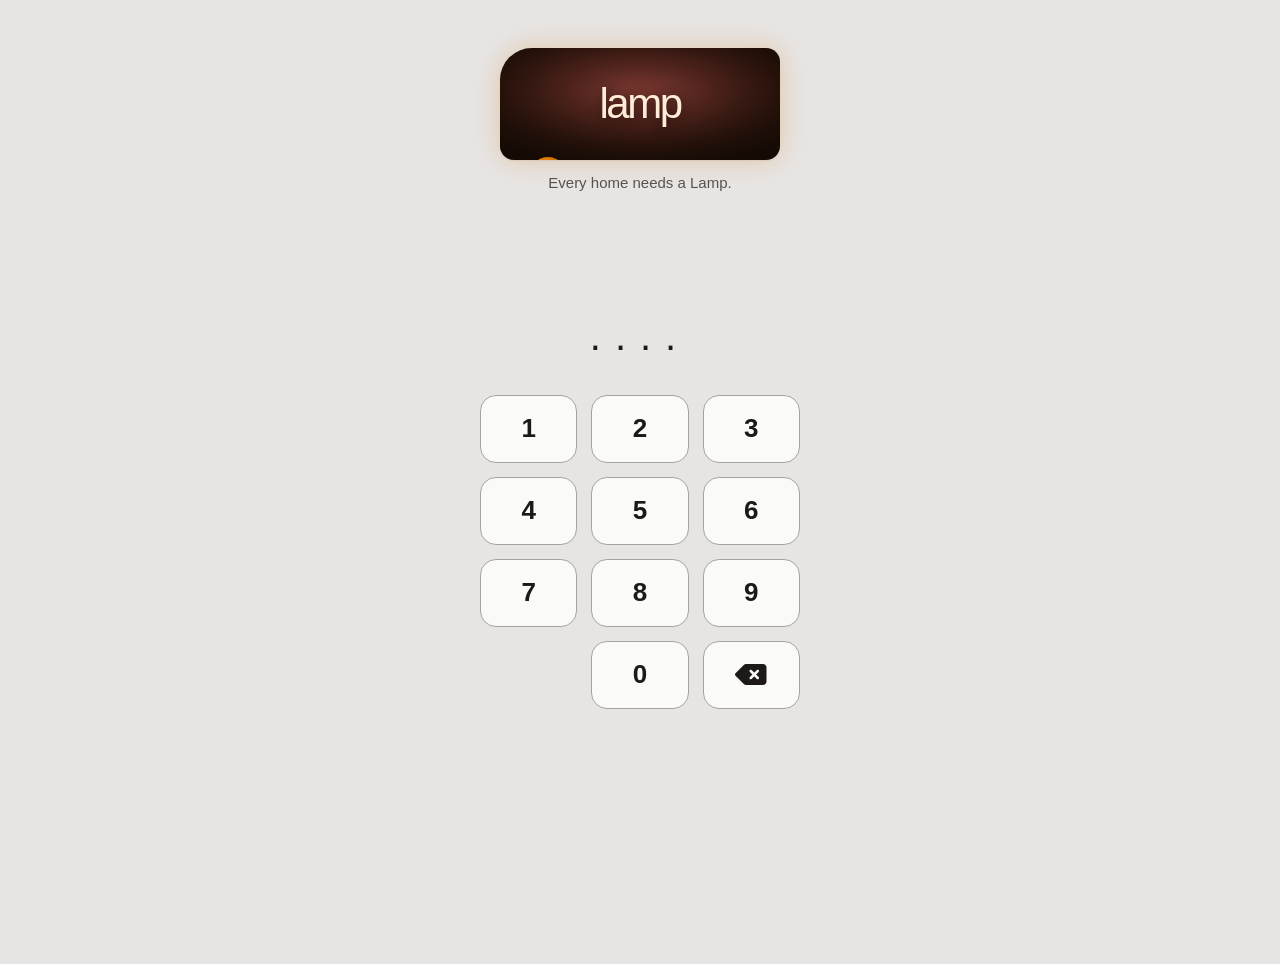
==== commit 36c45ca2: "adding support for llama.cpp" ====
--- a/lamp.html
+++ b/lamp.html
@@ -9,19 +9,41 @@
 <link rel="apple-touch-icon" href="/icon-192.png">
 <title>Lamp</title>
 <link rel="stylesheet" href="/assets/fontawesome/css/all.min.css">
+<link rel="preconnect" href="https://fonts.googleapis.com">
+<link rel="preconnect" href="https://fonts.gstatic.com" crossorigin>
+<link href="https://fonts.googleapis.com/css2?family=Outfit:wght@400;600;700;800&display=swap" rel="stylesheet">
 <script>
 (function () {
+  var pack = localStorage.getItem("lamp-theme-pack");
+  if (pack !== "chalk" && pack !== "default") pack = "default";
   var s = localStorage.getItem("lamp-theme");
   var t = s === "light" || s === "dark" ? s
     : (window.matchMedia("(prefers-color-scheme: light)").matches ? "light" : "dark");
+  document.documentElement.setAttribute("data-theme-pack", pack);
   document.documentElement.setAttribute("data-theme", t);
   var m = document.querySelector('meta[name="theme-color"]');
-  if (m) m.content = t === "light" ? "#f5f5f4" : "#0c0c0f";
+  if (m) {
+    if (pack === "chalk") m.content = t === "light" ? "#e8e4dc" : "#090909";
+    else m.content = t === "light" ? "#f5f5f4" : "#0c0c0f";
+  }
 })();
 </script>
 <style>
 *, *::before, *::after { box-sizing: border-box; margin: 0; padding: 0; }
-:root, [data-theme="dark"] {
+
+/* Layout + motion tokens — shared by every theme pack (do not scope to a pack) */
+html {
+  --ease: cubic-bezier(0.4, 0, 0.2, 1);
+  --t-fast: 0.18s var(--ease);
+  --t-med: 0.28s var(--ease);
+  --nav-h: 64px;
+  --chat-compose-h: 72px;
+  --nav-side-w: 220px;
+  --content-max: 1200px;
+  --mind-mobile-header-h: 68px;
+}
+
+[data-theme-pack="default"][data-theme="dark"] {
   color-scheme: dark;
   --bg: #121216;
   --surface: #1c1c22;
@@ -45,21 +67,26 @@
   --shadow-sm: 0 1px 2px rgba(0, 0, 0, 0.35);
   --shadow-md: 0 8px 28px rgba(0, 0, 0, 0.45);
   --shadow-glow: 0 4px 24px var(--accent-glow);
-  --ease: cubic-bezier(0.4, 0, 0.2, 1);
-  --t-fast: 0.18s var(--ease);
-  --t-med: 0.28s var(--ease);
   --r: 14px;
-  --nav-h: 64px;
-  --nav-side-w: 220px;
-  --content-max: 1200px;
-  --mind-mobile-header-h: 68px;
   --lava-blob-core: #fcd34d;
   --lava-blob-mid: #f59e0b;
-}
-[data-theme="light"] {
+  --lava-bg-1: #471A19;
+  --lava-bg-2: #290F0E;
+  --lava-bg-3: #120706;
+  --lava-bg-4: #050202;
+  --lava-bg-5: #000000;
+  --logo-glow: rgba(251, 191, 36, 0.35);
+}
+[data-theme-pack="default"][data-theme="light"] {
   color-scheme: light;
   --lava-blob-core: #fbbf24;
   --lava-blob-mid: #f59e0b;
+  --lava-bg-1: #6b3030;
+  --lava-bg-2: #4a2020;
+  --lava-bg-3: #2a1212;
+  --lava-bg-4: #120808;
+  --lava-bg-5: #080404;
+  --logo-glow: rgba(217, 119, 6, 0.28);
   --bg: #f5f5f4;
   --surface: #ffffff;
   --surface-raised: #fafaf9;
@@ -82,9 +109,7 @@
   --shadow-sm: 0 1px 2px rgba(0, 0, 0, 0.06);
   --shadow-md: 0 8px 24px rgba(0, 0, 0, 0.08);
   --shadow-glow: 0 4px 20px var(--accent-glow);
-  --ease: cubic-bezier(0.4, 0, 0.2, 1);
-  --t-fast: 0.18s var(--ease);
-  --t-med: 0.28s var(--ease);
+  --r: 14px;
 }
 html, body {
   height: 100%;
@@ -96,7 +121,7 @@
   -webkit-font-smoothing: antialiased;
   -moz-osx-font-smoothing: grayscale;
 }
-[data-theme="dark"] body {
+[data-theme-pack="default"][data-theme="dark"] body {
   background: linear-gradient(165deg, var(--page-bg) 0%, var(--bg) 42%, #16161c 100%);
   background-attachment: fixed;
 }
@@ -129,7 +154,7 @@
   display: none; align-items: stretch; z-index: 100;
   box-shadow: 0 -4px 24px rgba(0, 0, 0, 0.12);
 }
-[data-theme="dark"] .bottom-nav {
+[data-theme-pack="default"][data-theme="dark"] .bottom-nav {
   background: rgba(18, 18, 24, 0.82);
   backdrop-filter: blur(16px) saturate(1.2);
   -webkit-backdrop-filter: blur(16px) saturate(1.2);
@@ -145,7 +170,7 @@
   transition: color var(--t-fast), background var(--t-fast);
 }
 .nav-item.active { color: var(--accent); font-weight: 600; }
-[data-theme="dark"] .nav-item.active {
+[data-theme-pack="default"][data-theme="dark"] .nav-item.active {
   text-shadow: 0 0 20px var(--accent-glow);
 }
 .nav-item span.icon { font-size: 22px; line-height: 1; }
@@ -186,7 +211,7 @@
   cursor: pointer;
   transition: transform 0.15s ease, border-color var(--t-fast), box-shadow var(--t-fast);
 }
-[data-theme="dark"] .notif-card {
+[data-theme-pack="default"][data-theme="dark"] .notif-card {
   background: linear-gradient(145deg, rgba(255,255,255,0.04) 0%, var(--surface) 55%);
 }
 .notif-card:active { transform: scale(0.99); }
@@ -194,7 +219,7 @@
   border-color: rgba(251, 191, 36, 0.35);
   box-shadow: var(--shadow-sm), inset 3px 0 0 var(--accent);
 }
-[data-theme="dark"] .notif-card.unread {
+[data-theme-pack="default"][data-theme="dark"] .notif-card.unread {
   background: linear-gradient(145deg, rgba(251, 191, 36, 0.1) 0%, var(--surface) 50%);
   box-shadow: var(--shadow-sm), inset 3px 0 0 var(--accent), 0 0 24px rgba(251, 191, 36, 0.08);
 }
@@ -307,7 +332,7 @@
 .apps-toolbar {
   display: flex; flex-wrap: wrap; gap: 8px; padding: 0 20px 16px;
 }
-.account-page { padding: 0 20px 32px; max-width: var(--content-max); margin: 0 auto; }
+.account-page { width: 100%; }
 .account-hero {
   text-align: center; padding: 28px 16px 24px;
   border-bottom: 1px solid var(--border); margin-bottom: 8px;
@@ -412,7 +437,8 @@
 .lamp-lava-logo {
   position: relative; display: block; overflow: hidden; width: 100%;
   border-radius: 32px 14px 14px 14px;
-  box-shadow: var(--shadow-sm), inset 0 0 0 1px color-mix(in srgb, var(--accent) 28%, transparent);
+  box-shadow: var(--shadow-sm), 0 0 28px var(--logo-glow, rgba(251, 191, 36, 0.2)),
+    inset 0 0 0 1px color-mix(in srgb, var(--accent) 28%, transparent);
 }
 .lamp-lava-logo--lg {
   width: min(280px, 88vw); height: 112px;
@@ -450,7 +476,7 @@
   box-shadow: var(--shadow-sm);
   transition: border-color var(--t-fast), box-shadow var(--t-fast);
 }
-[data-theme="dark"] .card {
+[data-theme-pack="default"][data-theme="dark"] .card {
   background: linear-gradient(180deg, rgba(255,255,255,0.04) 0%, var(--surface) 100%);
 }
 .hero-btn {
@@ -460,7 +486,7 @@
   font-size: 18px; font-weight: 700; cursor: pointer;
   transition: transform var(--t-fast), box-shadow var(--t-fast), filter var(--t-fast);
 }
-[data-theme="dark"] .hero-btn:not(.hero-btn-secondary) {
+[data-theme-pack="default"][data-theme="dark"] .hero-btn:not(.hero-btn-secondary) {
   background: linear-gradient(135deg, #fcd34d 0%, #f59e0b 55%, #d97706 100%);
   color: #1c1408;
   box-shadow: var(--shadow-glow);
@@ -472,7 +498,12 @@
   border: 1px solid var(--border);
   box-shadow: var(--shadow-sm);
 }
-[data-theme="dark"] .hero-btn-secondary {
+.hero-btn-tertiary {
+  background: var(--surface); color: var(--muted);
+  border: 1px solid var(--border);
+  box-shadow: var(--shadow-sm);
+}
+[data-theme-pack="default"][data-theme="dark"] .hero-btn-secondary {
   background: rgba(255, 255, 255, 0.04);
   border-color: rgba(255, 255, 255, 0.1);
 }
@@ -514,12 +545,13 @@
   border: none; cursor: pointer; text-decoration: none; gap: 6px;
 }
 .btn-primary { background: var(--accent); color: var(--on-accent); }
-[data-theme="dark"] .btn-primary {
+[data-theme-pack="default"][data-theme="dark"] .btn-primary {
   background: linear-gradient(135deg, #fcd34d 0%, #f59e0b 55%, #d97706 100%);
   color: #1c1408;
   box-shadow: var(--shadow-sm);
 }
 .btn-secondary { background: var(--surface); color: var(--text); border: 1px solid var(--border); }
+.btn-tertiary { background: var(--surface-raised); color: var(--muted); border: 1px solid var(--border); }
 .btn-ghost { background: none; color: var(--muted); border: none; padding: 8px 12px; font-size: 14px; }
 .btn-ghost:hover { color: var(--subtle); }
 .btn-danger { background: none; color: var(--warn); border: 1px solid var(--border); }
@@ -570,6 +602,21 @@
   margin-bottom: 28px;
 }
 .auth-tagline { color: var(--muted); font-size: 15px; margin-top: 12px; }
+.connect-qr-card {
+  text-align: center; margin: 16px auto 20px; padding: 16px 14px;
+  max-width: 280px; border: 1px solid var(--border); border-radius: var(--r);
+  background: var(--surface);
+}
+.connect-qr-card img {
+  display: block; margin: 0 auto 10px; width: 200px; height: 200px;
+  border-radius: 10px; background: #fff;
+}
+.connect-qr-label {
+  font-size: 13px; font-weight: 600; color: var(--muted); margin: 0 0 10px;
+}
+.connect-qr-url {
+  font-size: 13px; color: var(--subtle); word-break: break-all; margin: 0; line-height: 1.4;
+}
 .app-chip-icon {
   width: 40px; height: 40px; border-radius: 12px;
   display: flex; align-items: center; justify-content: center;
@@ -587,13 +634,28 @@
   font-size: 14px; font-weight: 600; display: flex; align-items: center;
   border: 1px solid rgba(0, 0, 0, 0.1);
 }
+input, textarea, select, button { font-family: inherit; }
 .setup-input {
   width: 100%; padding: 14px 16px; border-radius: 10px; border: 1px solid var(--border);
-  background: var(--surface); color: var(--text); font-size: 17px; margin-bottom: 12px;
+  background: var(--surface); color: var(--text); font-size: 16px; line-height: 1.5;
+  font-weight: 400; margin-bottom: 12px;
 }
 
 /* build interview */
-#v-build { padding-bottom: 100px; }
+#v-build.view.active {
+  display: flex; flex-direction: column; min-height: 0;
+  height: calc(100vh - var(--nav-h));
+  max-height: calc(100vh - var(--nav-h));
+  overflow: hidden;
+}
+#v-build .chat-body {
+  flex: 1; min-height: 0; overflow-y: auto;
+  padding: 16px 20px; display: flex; flex-direction: column; gap: 12px;
+}
+#v-build .chat-input-bar {
+  position: relative; bottom: auto; left: auto; transform: none;
+  width: 100%; max-width: none; flex-shrink: 0;
+}
 .chat-body { flex: 1; padding: 16px 20px; display: flex; flex-direction: column; gap: 12px; }
 .bubble {
   padding: 12px 16px; border-radius: 18px; font-size: 16px; max-width: 88%; line-height: 1.45;
@@ -602,7 +664,7 @@
   background: var(--surface); border: 1px solid var(--border); align-self: flex-start;
   border-bottom-left-radius: 4px; box-shadow: var(--shadow-sm);
 }
-[data-theme="dark"] .bubble-ws {
+[data-theme-pack="default"][data-theme="dark"] .bubble-ws {
   background: var(--surface-raised);
   border-color: rgba(255, 255, 255, 0.08);
 }
@@ -611,42 +673,50 @@
   border-bottom-right-radius: 4px;
   box-shadow: var(--shadow-sm);
 }
-[data-theme="dark"] .bubble-user {
+[data-theme-pack="default"][data-theme="dark"] .bubble-user {
   background: linear-gradient(135deg, #fcd34d 0%, #f59e0b 100%);
   color: #1c1408;
 }
 .chat-input-bar {
-  position: fixed; bottom: var(--nav-h); left: 50%; transform: translateX(-50%);
-  width: 100%; max-width: 480px; padding: 12px 16px; background: var(--bg);
-  border-top: 1px solid var(--border); display: flex; gap: 8px; align-items: flex-end;
+  padding: 12px 16px; background: var(--bg);
+  border-top: 1px solid var(--border); display: flex; gap: 8px; align-items: center;
+  flex-shrink: 0;
 }
 [data-theme="dark"] .chat-input-bar {
-  background: rgba(12, 12, 15, 0.88);
+  background: color-mix(in srgb, var(--bg) 92%, transparent);
   backdrop-filter: blur(14px);
   -webkit-backdrop-filter: blur(14px);
   border-top-color: rgba(255, 255, 255, 0.06);
 }
-#v-build .chat-input-bar { bottom: 0; }
+[data-theme-pack="default"][data-theme="dark"] .chat-input-bar {
+  background: rgba(12, 12, 15, 0.88);
+}
 .chat-input {
-  flex: 1; padding: 11px 16px; border: 1.5px solid var(--border); border-radius: 24px;
-  font-size: 16px; background: var(--surface); color: var(--text); resize: none; max-height: 120px;
+  flex: 1; box-sizing: border-box;
+  padding: 10px 14px; border: 1.5px solid var(--border); border-radius: 22px;
+  font-family: inherit; font-size: 16px; font-weight: 400; line-height: 1.5;
+  letter-spacing: normal; background: var(--surface); color: var(--text);
+  resize: none; height: 44px; min-height: 44px; max-height: 120px; overflow-y: hidden;
   transition: border-color var(--t-fast), box-shadow var(--t-fast);
+  -webkit-appearance: none; appearance: none;
 }
 .chat-input:focus {
   outline: none;
   border-color: var(--accent);
   box-shadow: 0 0 0 3px var(--accent-l);
 }
-[data-theme="dark"] .send-btn {
+[data-theme-pack="default"][data-theme="dark"] .send-btn {
   background: linear-gradient(135deg, #fcd34d 0%, #f59e0b 100%);
   color: #1c1408;
   box-shadow: var(--shadow-glow);
 }
 .send-btn {
   width: 44px; height: 44px; border-radius: 50%; background: var(--accent); color: var(--on-accent);
-  border: none; cursor: pointer; font-size: 20px; flex-shrink: 0;
+  border: none; cursor: pointer; font-size: 0; line-height: 0; flex-shrink: 0;
+  display: inline-flex; align-items: center; justify-content: center;
   transition: transform var(--t-fast), box-shadow var(--t-fast);
 }
+.send-btn .ico { font-size: 1.125rem; width: 1.125rem; display: inline-flex; }
 .send-btn:active { transform: scale(0.94); }
 .voice-btn {
   width: 44px; height: 44px; border-radius: 50%; flex-shrink: 0;
@@ -687,6 +757,16 @@
 }
 .build-progress { padding-bottom: 24px; }
 .building-sub { color: var(--muted); font-size: 15px; line-height: 1.45; margin-bottom: 16px; }
+.editing-banner {
+  display: none; margin: 0 20px 12px; padding: 12px 14px; border-radius: var(--r);
+  border: 1px solid var(--border); background: var(--accent-l); font-size: 14px; line-height: 1.45;
+}
+.editing-banner.visible { display: block; }
+.editing-banner strong { font-weight: 700; color: var(--accent); }
+.editing-banner button {
+  margin-left: 8px; padding: 0; border: none; background: none; color: var(--muted);
+  font-size: 13px; font-weight: 600; cursor: pointer; text-decoration: underline;
+}
 .step-list { display: flex; flex-direction: column; gap: 10px; }
 .step-row {
   display: flex; gap: 12px; align-items: flex-start;
@@ -783,7 +863,8 @@
 #v-chat.view.active {
   display: flex; flex-direction: column;
   height: calc(100vh - var(--nav-h));
-  min-height: 0; padding-bottom: 0;
+  max-height: calc(100vh - var(--nav-h));
+  min-height: 0; padding-bottom: 0; overflow: hidden;
 }
 .chat-shell { display: flex; flex: 1; min-height: 0; overflow: hidden; position: relative; }
 .chat-sidebar {
@@ -796,7 +877,7 @@
   border-right-color: rgba(255, 255, 255, 0.06);
 }
 [data-theme="dark"] .chat-panel { background: transparent; }
-[data-theme="dark"] .convo-item.active {
+[data-theme-pack="default"][data-theme="dark"] .convo-item.active {
   background: rgba(251, 191, 36, 0.1);
   box-shadow: inset 3px 0 0 var(--accent);
 }
@@ -812,7 +893,7 @@
   background: var(--accent); color: var(--on-accent);
   transition: transform var(--t-fast), filter var(--t-fast), box-shadow var(--t-fast);
 }
-[data-theme="dark"] .chat-new-btn {
+[data-theme-pack="default"][data-theme="dark"] .chat-new-btn {
   background: linear-gradient(135deg, #fcd34d 0%, #f59e0b 55%, #d97706 100%);
   color: #1c1408;
   box-shadow: var(--shadow-glow);
@@ -840,7 +921,7 @@
   outline-offset: -2px;
   box-shadow: none;
 }
-[data-theme="dark"] .convo-list.is-dragging .convo-item.convo-drop-target {
+[data-theme-pack="default"][data-theme="dark"] .convo-list.is-dragging .convo-item.convo-drop-target {
   background: rgba(251, 191, 36, 0.1);
   box-shadow: none;
 }
@@ -875,7 +956,7 @@
 .convo-item-meta { font-size: 12px; color: var(--muted); margin-top: 2px; }
 .chat-panel {
   flex: 1; display: flex; flex-direction: column; min-height: 0; min-width: 0;
-  background: var(--bg);
+  background: var(--bg); overflow: hidden;
 }
 .chat-panel-head {
   display: flex; align-items: center; gap: 6px;
@@ -888,30 +969,25 @@
   flex-shrink: 0;
 }
 .chat-panel-head-main {
-  flex: 1; min-width: 0; display: flex; align-items: center; gap: 8px;
+  flex: 1; min-width: 0; display: flex; align-items: center;
 }
 .chat-panel-title {
-  flex: 0 1 auto; font-weight: 700; font-size: 16px; line-height: 1.2; margin: 0;
+  flex: 1; font-weight: 700; font-size: 16px; line-height: 1.2; margin: 0;
   min-width: 0; overflow: hidden; text-overflow: ellipsis; white-space: nowrap;
 }
-.chat-model-wrap { flex-shrink: 0; display: none; align-items: center; }
+.chat-model-wrap { display: none; align-items: center; }
 .chat-panel-actions {
   display: flex; align-items: center; align-self: center; gap: 0; flex-shrink: 0;
 }
 .chat-panel-actions .btn-ghost {
   align-self: center; padding: 8px 10px; font-size: 14px; line-height: 1;
 }
-.chat-model-btn {
-  display: inline-flex; align-items: center; gap: 4px; max-width: min(42vw, 160px);
-  padding: 5px 10px; border-radius: 999px; border: 1px solid var(--border);
-  background: var(--surface); color: var(--muted); font-size: 11px; font-weight: 600;
-  cursor: pointer; line-height: 1.2;
-}
-.chat-model-btn #chat-model-label {
-  overflow: hidden; text-overflow: ellipsis; white-space: nowrap;
-}
-.chat-model-btn.override { color: var(--accent); border-color: var(--accent-l); background: var(--accent-l); }
-.chat-model-btn:disabled { opacity: 0.5; cursor: not-allowed; }
+.chat-model-btn.btn-icon.override { color: var(--accent); }
+.chat-model-btn.btn-icon:disabled { opacity: 0.45; cursor: not-allowed; }
+.visually-hidden {
+  position: absolute; width: 1px; height: 1px; padding: 0; margin: -1px;
+  overflow: hidden; clip: rect(0, 0, 0, 0); white-space: nowrap; border: 0;
+}
 .model-sheet {
   position: fixed; inset: 0; z-index: 200; display: flex; align-items: flex-end; justify-content: center;
 }
@@ -975,7 +1051,68 @@
   position: relative; bottom: auto; left: auto; transform: none;
   width: 100%; max-width: none; flex-shrink: 0;
 }
+.chat-panel-actions .btn-icon {
+  -webkit-touch-callout: none;
+  user-select: none;
+}
+.chat-panel-actions .btn-icon--danger { color: var(--muted); }
+.chat-panel-actions .btn-icon--danger:hover { color: var(--warn); }
+.icon-tip-pop {
+  position: fixed; z-index: 500; max-width: min(240px, calc(100vw - 24px));
+  padding: 8px 12px; border-radius: 8px;
+  background: rgba(28, 25, 23, 0.94); color: #fafaf9;
+  font-size: 13px; font-weight: 600; line-height: 1.3;
+  text-align: center; pointer-events: none;
+  box-shadow: 0 4px 16px rgba(0, 0, 0, 0.35);
+  animation: icon-tip-in 0.15s ease-out;
+}
+@keyframes icon-tip-in {
+  from { opacity: 0; transform: translateY(4px); }
+  to { opacity: 1; transform: translateY(0); }
+}
 @media (max-width: 767px) {
+  body.has-nav #v-chat.view.active {
+    height: calc(100dvh - var(--nav-h));
+    max-height: calc(100dvh - var(--nav-h));
+    overflow: hidden;
+  }
+  body.has-nav #v-build.view.active {
+    height: calc(100dvh - var(--nav-h));
+    max-height: calc(100dvh - var(--nav-h));
+  }
+  #v-chat.chat-show-panel .chat-panel-body {
+    padding-bottom: 0;
+  }
+  #v-chat .chat-panel .chat-body {
+    padding-bottom: 12px;
+  }
+  .chat-panel-head {
+    padding: 8px 6px 8px 8px;
+    gap: 4px;
+    min-height: 48px;
+  }
+  .chat-back-btn { padding: 6px 8px; font-size: 13px; }
+  .chat-panel-title { font-size: 15px; }
+  .chat-panel-actions .btn-icon {
+    width: 36px;
+    height: 36px;
+  }
+  .chat-input-bar {
+    padding: 8px 10px;
+    gap: 6px;
+  }
+  .chat-input-bar .chat-input {
+    height: 40px;
+    min-height: 40px;
+    padding: 8px 12px;
+    line-height: 1.5;
+    border-radius: 20px;
+  }
+  .chat-input-bar .voice-btn,
+  .chat-input-bar .send-btn {
+    width: 40px;
+    height: 40px;
+  }
   .chat-sidebar, .chat-panel {
     position: absolute; inset: 0; width: 100%; max-width: none;
     border-right: none; transition: transform 0.22s ease;
@@ -1043,7 +1180,7 @@
   box-shadow: var(--shadow-sm);
   transition: border-color var(--t-fast), background var(--t-fast), transform var(--t-fast), box-shadow var(--t-fast);
 }
-[data-theme="dark"] .template-card {
+[data-theme-pack="default"][data-theme="dark"] .template-card {
   background: rgba(255, 255, 255, 0.03);
   border-color: rgba(255, 255, 255, 0.08);
 }
@@ -1053,7 +1190,7 @@
   transform: translateY(-2px);
   box-shadow: var(--shadow-md);
 }
-[data-theme="dark"] .template-card:hover {
+[data-theme-pack="default"][data-theme="dark"] .template-card:hover {
   border-color: rgba(251, 191, 36, 0.35);
   background: rgba(251, 191, 36, 0.08);
 }
@@ -1068,7 +1205,7 @@
   border: 1px solid rgba(251, 191, 36, 0.28);
   background: var(--surface); box-shadow: var(--shadow-sm);
 }
-[data-theme="dark"] .home-notif-banner {
+[data-theme-pack="default"][data-theme="dark"] .home-notif-banner {
   background: linear-gradient(160deg, rgba(251, 191, 36, 0.12) 0%, var(--surface) 45%);
   box-shadow: var(--shadow-sm), 0 0 28px rgba(251, 191, 36, 0.06);
 }
@@ -1092,7 +1229,7 @@
   background: var(--surface-raised); color: inherit; cursor: pointer; text-align: left;
   transition: border-color var(--t-fast), transform var(--t-fast);
 }
-[data-theme="dark"] .home-notif-card {
+[data-theme-pack="default"][data-theme="dark"] .home-notif-card {
   background: rgba(255, 255, 255, 0.04);
 }
 .home-notif-card:hover { border-color: var(--border-strong); }
@@ -1144,8 +1281,12 @@
   background: var(--surface); color: var(--muted); font-size: 14px; cursor: pointer;
 }
 .admin-tab.active { border-color: var(--accent); color: var(--accent); }
-.admin-panel { display: none; padding: 0 20px 24px; }
+.admin-panel { display: none; width: 100%; max-width: none; margin: 0; }
 .admin-panel.active { display: block; }
+#v-settings { width: 100%; }
+#v-settings .admin-tabs { width: 100%; max-width: none; margin: 0; }
+#v-settings #settings-account { padding: 0 20px 32px; }
+#v-settings .admin-panel:not(#settings-account) { padding: 0 20px 24px; }
 .panel-loading {
   display: flex; flex-direction: column; align-items: center; justify-content: center;
   gap: 14px; padding: 56px 24px; min-height: 180px; color: var(--muted); font-size: 14px;
@@ -1325,6 +1466,8 @@
 .mind-capture-row {
   display: flex; gap: 8px; margin-bottom: 16px;
 }
+.mind-dock-bar .mind-capture-row { margin-bottom: 0; }
+.mind-capture-row[hidden], .mind-dock-bar[hidden] { display: none !important; }
 .mind-icon-btn {
   width: 44px; height: 44px; min-width: 44px; padding: 0;
   border-radius: 10px; flex-shrink: 0;
@@ -1399,11 +1542,11 @@
 }
 .mind-entry-row:hover { border-color: var(--border-strong); }
 .mind-entry-row .body { flex: 1; min-width: 0; }
-.mind-entry-row .actions { display: flex; flex-shrink: 0; gap: 6px; }
-.mind-entry-row .actions button {
-  padding: 6px 10px; font-size: 12px; font-weight: 600; border-radius: 8px;
-  border: 1px solid var(--border); background: var(--surface-raised); cursor: pointer;
-}
+.mind-entry-row .actions {
+  display: flex; flex-shrink: 0; gap: 2px; align-items: flex-start;
+}
+.mind-entry-row .actions .btn-icon--danger { color: var(--muted); }
+.mind-entry-row .actions .btn-icon--danger:hover { color: var(--warn); }
 .mind-thumb {
   width: 48px; height: 48px; border-radius: 10px; object-fit: cover;
   border: 1px solid var(--border); background: var(--surface-raised);
@@ -1458,14 +1601,19 @@
   #v-mind.view.active {
     display: flex;
     flex-direction: column;
-    min-height: calc(100vh - var(--nav-h));
+    height: calc(100dvh - var(--nav-h));
+    max-height: calc(100dvh - var(--nav-h));
+    min-height: 0;
+    padding-bottom: 0;
     overflow: hidden;
+    box-sizing: border-box;
   }
   #v-mind.view.active .mind-shell {
     flex: 1;
     display: flex;
     flex-direction: column;
     min-height: 0;
+    height: 100%;
     padding-top: 0;
   }
   #v-mind.view.active .mind-mobile-nav {
@@ -1483,9 +1631,52 @@
   #v-mind.view.active .mind-main {
     flex: 1;
     min-height: 0;
+    display: flex;
+    flex-direction: column;
+    overflow: hidden;
+    padding: 0;
+  }
+  #v-mind.view.active .mind-panel.active:not(.mind-panel--dock) {
+    flex: 1;
+    min-height: 0;
     overflow-y: auto;
     -webkit-overflow-scrolling: touch;
-    padding-top: 12px;
+    padding: 12px 16px 16px;
+  }
+  #v-mind.view.active .mind-panel--dock.active {
+    display: flex !important;
+    flex-direction: column;
+    flex: 1;
+    min-height: 0;
+    overflow: hidden;
+  }
+  #v-mind.view.active .mind-panel--dock .mind-panel-scroll {
+    order: 1;
+    flex: 1;
+    min-height: 0;
+    overflow-y: auto;
+    -webkit-overflow-scrolling: touch;
+    padding: 12px 16px 8px;
+  }
+  #v-mind.view.active .mind-panel--dock .mind-dock-bar {
+    order: 2;
+    flex-shrink: 0;
+    position: relative;
+    z-index: 90;
+    padding: 8px 10px 10px;
+    border-top: 1px solid var(--border);
+    background: var(--bg);
+  }
+  [data-theme="dark"] #v-mind.view.active .mind-panel--dock .mind-dock-bar {
+    background: color-mix(in srgb, var(--bg) 92%, transparent);
+    backdrop-filter: blur(14px);
+    -webkit-backdrop-filter: blur(14px);
+  }
+  [data-theme-pack="chalk"] #v-mind.view.active .mind-panel--dock .mind-dock-bar {
+    background: var(--surface);
+    backdrop-filter: none;
+    -webkit-backdrop-filter: none;
+    border-top: 2px solid var(--border);
   }
 }
 @media (min-width: 768px) {
@@ -1503,6 +1694,7 @@
     border-right: 1px solid var(--border); background: var(--surface-raised);
   }
   .mind-main { padding: 24px 32px; max-width: 720px; }
+  .mind-panel--dock .mind-dock-bar { margin-bottom: 16px; }
   body.has-nav #v-mind.view.active { min-height: 100vh; }
 }
 
@@ -1552,7 +1744,7 @@
     font-weight: 600;
     box-shadow: inset 0 0 0 1px rgba(251, 191, 36, 0.15);
   }
-  [data-theme="dark"] body.has-nav #bottom-nav {
+  [data-theme-pack="default"][data-theme="dark"] body.has-nav #bottom-nav {
     background: rgba(14, 14, 18, 0.9);
     backdrop-filter: blur(20px) saturate(1.15);
     -webkit-backdrop-filter: blur(20px) saturate(1.15);
@@ -1630,15 +1822,20 @@
   .banner-warn { margin: 12px 0; }
   .card { margin: 12px 0 0; }
   .app-cards { padding: 12px 32px; max-width: var(--content-max); margin: 0 auto; }
-  .admin-tabs, .admin-panel { max-width: var(--content-max); margin-left: auto; margin-right: auto; }
-  .admin-tabs { padding-left: 32px; padding-right: 32px; }
-  .admin-panel { padding-left: 32px; padding-right: 32px; }
-  #v-build { padding-bottom: 88px; }
-  body.has-nav .chat-input-bar {
-    left: var(--nav-side-w);
-    transform: none;
-    width: calc(100% - var(--nav-side-w));
-    max-width: none;
+  #v-settings .header,
+  #v-settings .admin-tabs,
+  #v-settings .admin-panel {
+    max-width: var(--content-max);
+    margin-left: auto;
+    margin-right: auto;
+    width: 100%;
+  }
+  #v-settings .admin-tabs { padding-left: 32px; padding-right: 32px; }
+  #v-settings .admin-panel { padding-left: 32px; padding-right: 32px; }
+  body.has-nav #v-build.view.active,
+  body.has-nav #v-chat.view.active {
+    height: 100vh;
+    max-height: 100vh;
   }
   .pin-pad { max-width: 360px; }
   .pin-key {
@@ -1653,6 +1850,7 @@
   .nav-main, .nav-footer { display: contents; }
 }
 .theme-setting { margin-top: 20px; }
+.theme-setting + .theme-setting { margin-top: 12px; }
 .theme-setting > strong { display: block; font-size: 15px; margin-bottom: 10px; }
 .theme-switch {
   display: flex; gap: 8px; background: var(--surface); border: 1px solid var(--border);
@@ -1664,6 +1862,436 @@
 }
 .theme-opt.active { background: var(--accent-l); color: var(--accent); }
 .theme-opt:hover:not(.active) { color: var(--text); }
+.account-appearance { padding: 0 0 8px; }
+.account-appearance .theme-setting { margin-top: 0; }
+.account-appearance .theme-setting + .theme-setting { margin-top: 10px; }
+
+/* ── Chalk theme pack (visual tokens + decorative overrides only) ── */
+[data-theme-pack="chalk"][data-theme="dark"] {
+  color-scheme: dark;
+  --bg: #090909;
+  --bg-soft: #121212;
+  --bg-elevated: #181818;
+  --texture: #202020;
+  --surface: #111111;
+  --surface-raised: #151515;
+  --border: #1d1d1d;
+  --border-strong: #2b2b2b;
+  --text: #f4f4f5;
+  --muted: #8a8a92;
+  --subtle: #c4c4cc;
+  --accent: #7ee7d8;
+  --accent-l: rgba(126, 231, 216, 0.1);
+  --accent-d: #56c7c2;
+  --accent-glow: rgba(126, 231, 216, 0.25);
+  --chalk-gold: #f1be64;
+  --chalk-orange: #ff8452;
+  --chalk-red: #d45a4f;
+  --chalk-purple: #9b7dff;
+  --chalk-teal: #56c7c2;
+  --warn: #d45a4f;
+  --page-bg: #090909;
+  --code-bg: #151515;
+  --badge-ok-bg: #0f2a24;
+  --badge-ok-fg: #7ee7d8;
+  --badge-off-bg: #1a1a1a;
+  --on-accent: #090909;
+  --outline: #000;
+  --shadow-sm: 0 0 0 1px rgba(255,255,255,0.03), 0 4px 16px rgba(0,0,0,0.5);
+  --shadow-md: 0 0 0 2px #000, 0 10px 30px rgba(0,0,0,0.6);
+  --shadow-glow: 0 0 20px rgba(126,231,216,0.12);
+  --r: 18px;
+  --lava-blob-core: #7ee7d8;
+  --lava-blob-mid: #56c7c2;
+  --lava-bg-1: #0e3230;
+  --lava-bg-2: #0a2523;
+  --lava-bg-3: #061816;
+  --lava-bg-4: #030c0b;
+  --lava-bg-5: #000000;
+  --logo-glow: rgba(126, 231, 216, 0.38);
+  --accent-2: #f1be64;
+  --accent-2-l: rgba(241, 190, 100, 0.12);
+  --accent-2-glow: rgba(241, 190, 100, 0.28);
+  --on-accent-2: #090909;
+  --accent-3: #ff8452;
+  --accent-3-l: rgba(255, 132, 82, 0.12);
+  --accent-3-glow: rgba(255, 132, 82, 0.25);
+  --on-accent-3: #090909;
+}
+[data-theme-pack="chalk"][data-theme="light"] {
+  color-scheme: light;
+  --bg: #e8e4dc;
+  --bg-soft: #ddd8cf;
+  --bg-elevated: #f0ece4;
+  --texture: #d4cfc6;
+  --surface: #f2efe8;
+  --surface-raised: #faf8f4;
+  --border: #c4bfb4;
+  --border-strong: #a8a398;
+  --text: #1a1814;
+  --muted: #6b6560;
+  --subtle: #3d3935;
+  --accent: #2d8a7f;
+  --accent-l: rgba(45, 138, 127, 0.12);
+  --accent-d: #1f6b62;
+  --accent-glow: rgba(45, 138, 127, 0.22);
+  --chalk-gold: #b8862e;
+  --chalk-orange: #d66a3a;
+  --chalk-red: #b84a42;
+  --chalk-purple: #7a5fd4;
+  --chalk-teal: #2d8a7f;
+  --warn: #b84a42;
+  --page-bg: #e0dcd3;
+  --code-bg: #e4e0d8;
+  --badge-ok-bg: #d4ede8;
+  --badge-ok-fg: #1f6b62;
+  --badge-off-bg: #ddd8cf;
+  --on-accent: #faf8f4;
+  --outline: #1a1814;
+  --shadow-sm: 0 0 0 1px rgba(26,24,20,0.08), 0 4px 14px rgba(0,0,0,0.08);
+  --shadow-md: 0 0 0 2px rgba(26,24,20,0.12), 0 10px 28px rgba(0,0,0,0.1);
+  --shadow-glow: 0 0 16px rgba(45,138,127,0.15);
+  --r: 18px;
+  --lava-blob-core: #56c7c2;
+  --lava-blob-mid: #2d8a7f;
+  --lava-bg-1: #4a8a82;
+  --lava-bg-2: #3a726b;
+  --lava-bg-3: #2a5852;
+  --lava-bg-4: #1a3e3a;
+  --lava-bg-5: #0e2826;
+  --logo-glow: rgba(45, 138, 127, 0.32);
+  --accent-2: #b8862e;
+  --accent-2-l: rgba(184, 134, 46, 0.14);
+  --accent-2-glow: rgba(184, 134, 46, 0.22);
+  --on-accent-2: #faf8f4;
+  --accent-3: #d66a3a;
+  --accent-3-l: rgba(214, 106, 58, 0.14);
+  --accent-3-glow: rgba(214, 106, 58, 0.2);
+  --on-accent-3: #faf8f4;
+}
+html[data-theme-pack="chalk"],
+html[data-theme-pack="chalk"] body {
+  font-family: "Outfit", -apple-system, BlinkMacSystemFont, "Segoe UI", sans-serif;
+}
+[data-theme-pack="chalk"][data-theme="dark"] body {
+  background:
+    radial-gradient(circle at top left, rgba(255,255,255,0.03), transparent 40%),
+    repeating-radial-gradient(circle at center, #0e0e0e 0px, #0e0e0e 6px, #121212 7px, #121212 14px),
+    radial-gradient(circle at top, #161616 0%, #090909 60%);
+  background-attachment: fixed;
+}
+[data-theme-pack="chalk"][data-theme="light"] body {
+  background:
+    radial-gradient(circle at top left, rgba(255,255,255,0.55), transparent 45%),
+    repeating-linear-gradient(120deg, transparent 0px, transparent 12px, rgba(0,0,0,0.018) 13px, transparent 14px),
+    radial-gradient(circle at top, #f5f2eb 0%, #e8e4dc 65%);
+  background-attachment: fixed;
+}
+/* Word-level chalk type: glow + silhouette outline (not per-letter stroke) */
+[data-theme-pack="chalk"] .wordmark,
+[data-theme-pack="chalk"] .greeting {
+  color: var(--chalk-gold);
+  font-weight: 800;
+  letter-spacing: 0.02em;
+  -webkit-text-stroke: 0;
+  paint-order: fill;
+  text-shadow: 0 0 14px rgba(241, 190, 100, 0.32);
+  filter:
+    drop-shadow(1px 0 0 var(--outline))
+    drop-shadow(-1px 0 0 var(--outline))
+    drop-shadow(0 1px 0 var(--outline))
+    drop-shadow(0 -1px 0 var(--outline));
+}
+[data-theme-pack="chalk"][data-theme="light"] .wordmark,
+[data-theme-pack="chalk"][data-theme="light"] .greeting {
+  text-shadow: 0 0 12px rgba(184, 134, 46, 0.28);
+}
+[data-theme-pack="chalk"] .bottom-nav {
+  background: var(--surface);
+  backdrop-filter: none;
+  -webkit-backdrop-filter: none;
+  border-top: 2px solid var(--border-strong);
+  box-shadow: 0 -8px 32px rgba(0,0,0,0.45), inset 0 1px 0 rgba(255,255,255,0.03);
+}
+[data-theme-pack="chalk"][data-theme="light"] .bottom-nav {
+  box-shadow: 0 -6px 24px rgba(0,0,0,0.08), inset 0 1px 0 rgba(255,255,255,0.5);
+}
+[data-theme-pack="chalk"] .nav-item.active {
+  color: var(--accent);
+  text-shadow: 0 0 12px var(--accent-glow);
+}
+[data-theme-pack="chalk"] .card,
+[data-theme-pack="chalk"] .notif-card,
+[data-theme-pack="chalk"] .account-row,
+[data-theme-pack="chalk"] .app-chip,
+[data-theme-pack="chalk"] .template-card,
+[data-theme-pack="chalk"] .connect-qr-card,
+[data-theme-pack="chalk"] .notif-empty,
+[data-theme-pack="chalk"] .stat-box {
+  background: var(--surface);
+  border: 2px solid var(--border);
+  border-radius: calc(var(--r) + 4px);
+  box-shadow: var(--shadow-sm);
+  position: relative;
+  overflow: hidden;
+}
+[data-theme-pack="chalk"] .card::before,
+[data-theme-pack="chalk"] .notif-card::before,
+[data-theme-pack="chalk"] .template-card::before,
+[data-theme-pack="chalk"] .stat-box::before {
+  content: "";
+  position: absolute;
+  inset: 0;
+  background: repeating-linear-gradient(120deg, transparent 0px, transparent 12px, rgba(255,255,255,0.02) 13px, transparent 14px);
+  opacity: 0.35;
+  pointer-events: none;
+}
+[data-theme-pack="chalk"][data-theme="light"] .card::before,
+[data-theme-pack="chalk"][data-theme="light"] .notif-card::before,
+[data-theme-pack="chalk"][data-theme="light"] .template-card::before,
+[data-theme-pack="chalk"][data-theme="light"] .stat-box::before {
+  background: repeating-linear-gradient(120deg, transparent 0px, transparent 12px, rgba(0,0,0,0.025) 13px, transparent 14px);
+  opacity: 0.5;
+}
+[data-theme-pack="chalk"] .notif-card.unread {
+  border-color: rgba(126,231,216,0.35);
+  box-shadow: var(--shadow-sm), inset 3px 0 0 var(--accent);
+}
+[data-theme-pack="chalk"] .hero-btn:not(.hero-btn-secondary):not(.hero-btn-tertiary) {
+  background: var(--surface-raised);
+  color: var(--accent);
+  border: 2px solid var(--border-strong);
+  box-shadow: var(--shadow-glow), inset 0 0 0 1px rgba(255,255,255,0.03);
+  font-weight: 800;
+  letter-spacing: 0.03em;
+  text-shadow: 0 0 10px var(--accent-glow);
+}
+[data-theme-pack="chalk"] .hero-btn:not(.hero-btn-secondary):not(.hero-btn-tertiary):hover {
+  filter: none;
+  transform: translateY(-2px);
+  border-color: var(--accent);
+  box-shadow: 0 0 25px var(--accent-glow), 0 0 0 2px var(--outline);
+}
+[data-theme-pack="chalk"] .hero-btn-secondary {
+  background: var(--surface);
+  color: var(--accent-2);
+  border: 2px solid var(--border-strong);
+  box-shadow: 0 0 16px var(--accent-2-glow), inset 0 0 0 1px rgba(255,255,255,0.03);
+  font-weight: 700;
+  text-shadow: 0 0 10px var(--accent-2-glow);
+}
+[data-theme-pack="chalk"] .hero-btn-secondary:hover {
+  border-color: var(--accent-2);
+  background: var(--surface-raised);
+  box-shadow: 0 0 22px var(--accent-2-glow), 0 0 0 2px var(--outline);
+}
+[data-theme-pack="chalk"] .hero-btn-tertiary {
+  background: var(--surface);
+  color: var(--accent-3);
+  border: 2px solid var(--border);
+  box-shadow: 0 0 14px var(--accent-3-glow), inset 0 0 0 1px rgba(255,255,255,0.03);
+  font-weight: 700;
+  text-shadow: 0 0 8px var(--accent-3-glow);
+}
+[data-theme-pack="chalk"] .hero-btn-tertiary:hover {
+  border-color: var(--accent-3);
+  box-shadow: 0 0 20px var(--accent-3-glow), 0 0 0 2px var(--outline);
+}
+[data-theme-pack="chalk"] .btn-primary {
+  background: var(--surface-raised);
+  color: var(--accent);
+  border: 2px solid var(--border-strong);
+  box-shadow: var(--shadow-glow);
+  font-weight: 700;
+}
+[data-theme-pack="chalk"] .btn-primary:hover {
+  border-color: var(--accent);
+  box-shadow: 0 0 20px var(--accent-glow);
+}
+[data-theme-pack="chalk"] .btn-secondary {
+  background: var(--surface);
+  color: var(--accent-2);
+  border: 2px solid var(--border-strong);
+  box-shadow: 0 0 14px var(--accent-2-glow), inset 0 0 0 1px rgba(255,255,255,0.03);
+  font-weight: 600;
+}
+[data-theme-pack="chalk"] .btn-secondary:hover {
+  border-color: var(--accent-2);
+  box-shadow: 0 0 20px var(--accent-2-glow);
+}
+[data-theme-pack="chalk"] .btn-tertiary {
+  background: var(--surface-raised);
+  color: var(--accent-3);
+  border: 2px solid var(--border);
+  box-shadow: 0 0 12px var(--accent-3-glow), inset 0 0 0 1px rgba(255,255,255,0.03);
+  font-weight: 600;
+}
+[data-theme-pack="chalk"] .btn-tertiary:hover {
+  border-color: var(--accent-3);
+  box-shadow: 0 0 18px var(--accent-3-glow);
+}
+[data-theme-pack="chalk"] .bubble-ws {
+  background: var(--surface-raised);
+  border: 2px solid var(--border);
+  box-shadow: var(--shadow-sm);
+}
+[data-theme-pack="chalk"] .bubble-user {
+  background: var(--surface-raised);
+  color: var(--accent);
+  border: 2px solid var(--border-strong);
+  box-shadow: 0 0 16px var(--accent-glow);
+  font-weight: 600;
+}
+[data-theme-pack="chalk"] .chat-input-bar {
+  background: var(--surface);
+  backdrop-filter: none;
+  -webkit-backdrop-filter: none;
+  border-top: 2px solid var(--border);
+}
+[data-theme-pack="chalk"] .send-btn {
+  background: var(--surface-raised);
+  color: var(--accent);
+  border: 2px solid var(--border-strong);
+  box-shadow: var(--shadow-glow);
+}
+[data-theme-pack="chalk"] .send-btn:hover {
+  border-color: var(--accent);
+  box-shadow: 0 0 22px var(--accent-glow);
+}
+[data-theme-pack="chalk"] .chat-sidebar {
+  background: var(--bg-soft);
+  border-right: 2px solid var(--border);
+}
+[data-theme-pack="chalk"] .convo-item.active {
+  background: var(--accent-l);
+  border-color: var(--accent);
+  box-shadow: inset 0 0 0 1px rgba(126,231,216,0.15);
+}
+[data-theme-pack="chalk"] .chat-new-btn {
+  background: var(--surface-raised);
+  border: 2px solid var(--border-strong);
+  color: var(--accent);
+  box-shadow: var(--shadow-sm);
+}
+[data-theme-pack="chalk"] .template-card:hover {
+  border-color: var(--accent);
+  box-shadow: var(--shadow-md), 0 0 20px var(--accent-glow);
+}
+[data-theme-pack="chalk"] .home-notif-banner,
+[data-theme-pack="chalk"] .home-notif-card {
+  background: var(--surface);
+  border: 2px solid var(--border);
+  box-shadow: var(--shadow-sm);
+}
+[data-theme-pack="chalk"] .section-title,
+[data-theme-pack="chalk"] .apps-section-title,
+[data-theme-pack="chalk"] .account-section-label {
+  color: var(--muted);
+  letter-spacing: 0.08em;
+}
+[data-theme-pack="chalk"] .theme-opt.active {
+  background: var(--accent-l);
+  color: var(--accent);
+  box-shadow: inset 0 0 0 1px rgba(126,231,216,0.2);
+}
+[data-theme-pack="chalk"] .pin-user.selected {
+  border-color: var(--accent);
+  color: var(--accent);
+  box-shadow: 0 0 16px var(--accent-glow);
+}
+/* Chalk logo — cyan glow matching primary accent */
+[data-theme-pack="chalk"] .lamp-lava-logo {
+  box-shadow: var(--shadow-sm), 0 0 32px var(--logo-glow),
+    inset 0 0 0 1px rgba(126, 231, 216, 0.18);
+}
+[data-theme-pack="chalk"][data-theme="light"] .lamp-lava-logo {
+  box-shadow: var(--shadow-sm), 0 0 24px var(--logo-glow),
+    inset 0 0 0 1px rgba(45, 138, 127, 0.22);
+}
+[data-theme-pack="chalk"] .lamp-lava-logo__word {
+  color: #eafffb;
+  -webkit-text-stroke: 0;
+  paint-order: fill;
+  text-shadow: 0 0 16px var(--logo-glow), 0 0 28px var(--accent-glow);
+  filter:
+    drop-shadow(1px 0 0 var(--outline))
+    drop-shadow(-1px 0 0 var(--outline))
+    drop-shadow(0 1px 0 var(--outline))
+    drop-shadow(0 -1px 0 var(--outline))
+    drop-shadow(0 0 14px var(--logo-glow));
+}
+[data-theme-pack="chalk"][data-theme="light"] .lamp-lava-logo__word {
+  color: #f0fffc;
+}
+/* Chalk nav — route-colored icons */
+[data-theme-pack="chalk"] .nav-item[data-route="home"],
+[data-theme-pack="chalk"] .nav-flyout-item[data-route="home"] { --nav-chalk: var(--chalk-gold); --nav-chalk-glow: var(--accent-2-glow); --nav-chalk-bg: var(--accent-2-l); }
+[data-theme-pack="chalk"] .nav-item[data-route="chat"],
+[data-theme-pack="chalk"] .nav-flyout-item[data-route="chat"] { --nav-chalk: var(--accent); --nav-chalk-glow: var(--accent-glow); --nav-chalk-bg: var(--accent-l); }
+[data-theme-pack="chalk"] .nav-item[data-route="mind"],
+[data-theme-pack="chalk"] .nav-flyout-item[data-route="mind"] { --nav-chalk: var(--chalk-purple); --nav-chalk-glow: rgba(155, 125, 255, 0.28); --nav-chalk-bg: rgba(155, 125, 255, 0.1); }
+[data-theme-pack="chalk"] .nav-item[data-route="build"],
+[data-theme-pack="chalk"] .nav-flyout-item[data-route="build"] { --nav-chalk: var(--chalk-orange); --nav-chalk-glow: var(--accent-3-glow); --nav-chalk-bg: var(--accent-3-l); }
+[data-theme-pack="chalk"] .nav-item[data-route="apps"],
+[data-theme-pack="chalk"] .nav-flyout-item[data-route="apps"] { --nav-chalk: var(--chalk-teal); --nav-chalk-glow: rgba(86, 199, 194, 0.28); --nav-chalk-bg: rgba(86, 199, 194, 0.1); }
+[data-theme-pack="chalk"] .nav-item[data-route="settings"],
+[data-theme-pack="chalk"] .nav-flyout-item[data-route="settings"] { --nav-chalk: var(--chalk-gold); --nav-chalk-glow: var(--accent-2-glow); --nav-chalk-bg: var(--accent-2-l); }
+[data-theme-pack="chalk"] .nav-item[data-route="notifications"],
+[data-theme-pack="chalk"] .nav-flyout-item[data-route="notifications"] { --nav-chalk: var(--chalk-red); --nav-chalk-glow: rgba(212, 90, 79, 0.28); --nav-chalk-bg: rgba(212, 90, 79, 0.1); }
+[data-theme-pack="chalk"] .nav-item .ico,
+[data-theme-pack="chalk"] .nav-flyout-item .ico {
+  color: var(--nav-chalk, var(--muted));
+  text-shadow: 0 0 10px var(--nav-chalk-glow, transparent);
+  transition: color var(--t-fast), text-shadow var(--t-fast);
+}
+[data-theme-pack="chalk"] .nav-item.active .ico,
+[data-theme-pack="chalk"] .nav-flyout-item:active .ico {
+  filter: brightness(1.12);
+}
+[data-theme-pack="chalk"] .nav-item.active {
+  color: var(--nav-chalk, var(--accent));
+  text-shadow: 0 0 12px var(--nav-chalk-glow, var(--accent-glow));
+}
+[data-theme-pack="chalk"] body.has-nav #bottom-nav .nav-item:hover {
+  background: var(--nav-chalk-bg, var(--accent-l));
+  color: var(--nav-chalk, var(--subtle));
+}
+[data-theme-pack="chalk"] body.has-nav #bottom-nav .nav-item.active {
+  background: var(--nav-chalk-bg, var(--accent-l));
+  color: var(--nav-chalk, var(--accent));
+  box-shadow: inset 0 0 0 1px color-mix(in srgb, var(--nav-chalk, var(--accent)) 30%, transparent),
+    0 0 16px var(--nav-chalk-glow, var(--accent-glow));
+  border: 1px solid color-mix(in srgb, var(--nav-chalk, var(--accent)) 35%, transparent);
+}
+[data-theme-pack="chalk"] .nav-flyout-item:hover,
+[data-theme-pack="chalk"] .nav-flyout-item:active {
+  background: var(--nav-chalk-bg, var(--accent-l));
+  color: var(--nav-chalk, var(--text));
+}
+/* Chalk template icons — cycle accent palette */
+[data-theme-pack="chalk"] .chalk-icon-0 .ico { color: var(--accent); text-shadow: 0 0 10px var(--accent-glow); }
+[data-theme-pack="chalk"] .chalk-icon-1 .ico { color: var(--chalk-gold); text-shadow: 0 0 10px var(--accent-2-glow); }
+[data-theme-pack="chalk"] .chalk-icon-2 .ico { color: var(--chalk-orange); text-shadow: 0 0 10px var(--accent-3-glow); }
+[data-theme-pack="chalk"] .chalk-icon-3 .ico { color: var(--chalk-purple); text-shadow: 0 0 10px rgba(155, 125, 255, 0.3); }
+[data-theme-pack="chalk"] .chalk-icon-4 .ico { color: var(--chalk-teal); text-shadow: 0 0 10px rgba(86, 199, 194, 0.3); }
+[data-theme-pack="chalk"] .template-icon .ico { font-size: 1.75rem; width: 1.75rem; }
+@media (prefers-reduced-motion: no-preference) {
+  [data-theme-pack="chalk"] .card,
+  [data-theme-pack="chalk"] .notif-card {
+    animation: chalk-drift 6s ease-in-out infinite;
+  }
+}
+@keyframes chalk-drift {
+  0%, 100% { transform: translateY(0); }
+  50% { transform: translateY(-2px); }
+}
+@media (min-width: 768px) {
+  [data-theme-pack="chalk"] body.has-nav #bottom-nav {
+    background: var(--surface);
+    border-top: 2px solid var(--border-strong);
+    backdrop-filter: none;
+  }
+}
 </style>
 </head>
 <body>
@@ -1679,11 +2307,11 @@
       <feBlend in="SourceGraphic" in2="cm"/>
     </filter>
     <radialGradient id="lamp-lava-bg" cx="50%" cy="38%" r="72%" gradientUnits="objectBoundingBox">
-      <stop offset="7%" stop-color="#471A19"/>
-      <stop offset="31%" stop-color="#290F0E"/>
-      <stop offset="55%" stop-color="#120706"/>
-      <stop offset="78%" stop-color="#050202"/>
-      <stop offset="98%" stop-color="#000000"/>
+      <stop offset="7%" stop-color="var(--lava-bg-1, #471A19)"/>
+      <stop offset="31%" stop-color="var(--lava-bg-2, #290F0E)"/>
+      <stop offset="55%" stop-color="var(--lava-bg-3, #120706)"/>
+      <stop offset="78%" stop-color="var(--lava-bg-4, #050202)"/>
+      <stop offset="98%" stop-color="var(--lava-bg-5, #000000)"/>
     </radialGradient>
     <radialGradient id="lamp-lava-blob" cx="40%" cy="35%" r="70%" gradientUnits="objectBoundingBox">
       <stop offset="0%" stop-color="var(--lava-blob-core)"/>
@@ -1723,6 +2351,11 @@
       </div>
       <h1>Welcome</h1>
       <p>Create the first account — this person will be the admin for this home device.</p>
+      <div id="setup-connect-qr" class="connect-qr-card" style="display:none" aria-hidden="true">
+        <p class="connect-qr-label">Open on your phone (same Wi‑Fi)</p>
+        <img src="/api/connect-qr.svg" width="200" height="200" alt="QR code to open Lamp">
+        <p id="setup-qr-url" class="connect-qr-url"></p>
+      </div>
       <input id="setup-name" class="setup-input" placeholder="Your name" autocomplete="name">
       <p style="font-size:14px;color:var(--muted)">Choose a 4-digit PIN</p>
       <div id="setup-pin-display" class="pin-display">····</div>
@@ -1740,6 +2373,11 @@
         </div>
         <p class="auth-tagline">Every home needs a Lamp.</p>
       </div>
+      <div id="login-connect-qr" class="connect-qr-card" style="display:none" aria-hidden="true">
+        <p class="connect-qr-label">Open on your phone (same Wi‑Fi)</p>
+        <img src="/api/connect-qr.svg" width="200" height="200" alt="QR code to open Lamp">
+        <p id="login-qr-url" class="connect-qr-url"></p>
+      </div>
     </div>
     <div id="login-users" class="pin-users"></div>
     <div id="login-pin-display" class="pin-display">····</div>
@@ -1754,6 +2392,11 @@
       <div class="sub-greet" id="home-sub">What would you like to do?</div>
       <div id="config-banner" class="banner-warn" style="display:none">
         Lamp needs a language model. <button class="btn-ghost" onclick="location.hash='#/setup-model'">Set up →</button>
+      </div>
+      <div id="update-banner" class="banner-warn banner-update" style="display:none" hidden>
+        Lamp <strong id="update-latest-label"></strong> is available.
+        <button type="button" class="btn-ghost" onclick="copyUpdateCommand()">Copy update command</button>
+        <button type="button" class="btn-ghost" onclick="location.hash='#/settings/system'">Details</button>
       </div>
       <div class="home-actions">
         <button type="button" class="hero-btn hero-btn-secondary" id="hero-chat-btn" onclick="location.hash='#/chat'">Chat with Lamp</button>
@@ -1786,18 +2429,15 @@
           <button type="button" class="chat-back-btn" id="chat-back-btn" onclick="showChatList()">Chats</button>
           <div class="chat-panel-head-main">
             <span class="chat-panel-title" id="chat-panel-title">Chat</span>
-            <div class="chat-model-wrap" id="chat-model-wrap">
-              <button type="button" class="chat-model-btn" id="chat-model-btn" onclick="toggleChatModelSheet()" disabled>
-                <span id="chat-model-label">Model</span>
-              </button>
-            </div>
           </div>
           <div class="chat-panel-actions">
+            <div class="chat-model-wrap" id="chat-model-wrap">
+              <button type="button" class="btn-icon chat-model-btn" id="chat-model-btn" onclick="toggleChatModelSheet()" disabled title="Change model" aria-label="Change model"></button>
+            </div>
             <button type="button" class="btn-icon" id="chat-voice-auto-btn" onclick="toggleVoiceAutoRead()" title="Auto-read replies" aria-label="Auto-read" style="display:none"></button>
             <button type="button" class="btn-icon" id="chat-star-btn" onclick="toggleStarChat()" title="Star" aria-label="Star"></button>
-            <button type="button" class="btn-icon" id="chat-merge-btn" onclick="openMergeIntoCurrentChat()" title="Link another chat's context" aria-label="Link context" style="display:none"></button>
             <button type="button" class="btn-icon" id="chat-rename-btn" onclick="renameCurrentChat()" title="Rename" aria-label="Rename"></button>
-            <button type="button" class="btn-ghost" onclick="deleteCurrentChat()">Delete</button>
+            <button type="button" class="btn-icon btn-icon--danger" id="chat-delete-btn" onclick="deleteCurrentChat()" title="Delete chat" aria-label="Delete chat"></button>
           </div>
         </div>
         <div class="chat-panel-body">
@@ -1877,17 +2517,19 @@
     <div id="reminder-feed"></div>
   </div>
 
-  <!-- Admin -->
-  <div id="v-admin" class="view">
-    <div class="header"><span class="wordmark">Admin</span></div>
-    <div class="admin-tabs">
-      <button class="admin-tab active" data-tab="users" onclick="location.hash='#/admin/users'">Users</button>
-      <button class="admin-tab" data-tab="models" onclick="location.hash='#/admin/models'">Models</button>
-      <button class="admin-tab" data-tab="reminders" onclick="location.hash='#/admin/reminders'">Reminders</button>
-      <button class="admin-tab" data-tab="storage" onclick="location.hash='#/admin/storage'">Storage</button>
-      <button class="admin-tab" data-tab="system" onclick="location.hash='#/admin/system'">System</button>
+  <!-- Settings (account + admin) -->
+  <div id="v-settings" class="view">
+    <div class="header"><span class="wordmark">Settings</span></div>
+    <div class="admin-tabs" id="settings-tabs">
+      <button type="button" class="admin-tab active" data-tab="account" onclick="location.hash='#/settings/account'">Account</button>
+      <button type="button" class="admin-tab settings-tab-admin" data-tab="users" onclick="location.hash='#/settings/users'">Users</button>
+      <button type="button" class="admin-tab settings-tab-admin" data-tab="models" onclick="location.hash='#/settings/models'">Models</button>
+      <button type="button" class="admin-tab settings-tab-admin" data-tab="reminders" onclick="location.hash='#/settings/reminders'">Reminders</button>
+      <button type="button" class="admin-tab settings-tab-admin" data-tab="storage" onclick="location.hash='#/settings/storage'">Storage</button>
+      <button type="button" class="admin-tab settings-tab-admin" data-tab="system" onclick="location.hash='#/settings/system'">System</button>
     </div>
-    <div id="admin-users" class="admin-panel active"></div>
+    <div id="settings-account" class="admin-panel account-page active"></div>
+    <div id="admin-users" class="admin-panel"></div>
     <div id="admin-models" class="admin-panel"></div>
     <div id="admin-reminders" class="admin-panel"></div>
     <div id="admin-storage" class="admin-panel"></div>
@@ -1901,7 +2543,7 @@
       <span class="wordmark">Model setup</span>
     </div>
     <div class="card">
-      <p id="detect-status" style="color:var(--muted);margin-bottom:12px">Scanning for local AI services…</p>
+      <p id="detect-status" style="color:var(--muted);margin-bottom:12px">Scanning for Ollama, llama.cpp, LM Studio…</p>
       <div id="detect-list" style="display:none;margin-bottom:16px"></div>
       <p style="font-size:13px;color:var(--muted);margin-bottom:8px">Or enter manually:</p>
       <input id="model-endpoint" class="setup-input" placeholder="http://localhost:11434/v1">
@@ -1916,13 +2558,14 @@
   <div id="v-build" class="view">
     <div class="header">
       <span class="wordmark">Build</span>
-      <button class="btn-ghost" onclick="clearBuildChat()">New</button>
+      <button class="btn-ghost" onclick="leaveBuildEditing()">New</button>
     </div>
+    <div class="editing-banner" id="build-editing-banner"></div>
     <div id="build-chat" class="chat-body"></div>
     <div class="chat-input-bar">
       <textarea id="build-input" class="chat-input" rows="1" placeholder="Describe what you want…"
         onkeydown="buildKeydown(event)" oninput="autoResize(this)"></textarea>
-      <button id="build-send" class="send-btn" onclick="sendBuildChat()">↑</button>
+      <button type="button" id="build-send" class="send-btn" onclick="sendBuildChat()" aria-label="Send"></button>
     </div>
   </div>
 
@@ -1957,12 +2600,6 @@
         <button type="button" class="btn btn-ghost" onclick="location.hash='#/build'; clearBuildChat()">Build another</button>
       </div>
     </div>
-  </div>
-
-  <!-- Account (all users) -->
-  <div id="v-account" class="view">
-    <div class="header"><span class="wordmark">Account</span></div>
-    <div id="account-page" class="account-page"></div>
   </div>
 
   <!-- Mind -->
@@ -1993,48 +2630,58 @@
         </nav>
       </div>
       <main class="mind-main">
-        <div id="mind-panel-add" class="mind-panel active">
-          <div id="mind-return" class="mind-return" style="display:none"></div>
-          <div class="mind-capture-row">
-            <input type="text" id="mind-capture-input" placeholder="Remember something…" autocomplete="off"
-              onkeydown="if(event.key==='Enter')mindCapture()">
-            <button type="button" class="mind-icon-btn" id="mind-capture-mic" onclick="toggleMindCaptureDictation()"
-              aria-label="Dictate" title="Dictate"></button>
-            <button type="button" class="mind-icon-btn" id="mind-image-btn" onclick="mindOpenImagePicker()"
-              aria-label="Upload image" title="Upload image"></button>
-            <input type="file" id="mind-image-input" accept="image/*" style="display:none" onchange="mindUploadImage(this)">
-            <button type="button" class="btn btn-primary" onclick="mindCapture()">Save</button>
+        <div id="mind-panel-add" class="mind-panel mind-panel--dock active">
+          <div class="mind-dock-bar">
+            <div class="mind-capture-row">
+              <input type="text" id="mind-capture-input" placeholder="Remember something…" autocomplete="off"
+                onkeydown="if(event.key==='Enter')mindCapture()">
+              <button type="button" class="mind-icon-btn" id="mind-capture-mic" onclick="toggleMindCaptureDictation()"
+                aria-label="Dictate" title="Dictate"></button>
+              <button type="button" class="mind-icon-btn" id="mind-image-btn" onclick="mindOpenImagePicker()"
+                aria-label="Upload image" title="Upload image"></button>
+              <input type="file" id="mind-image-input" accept="image/*" style="display:none" onchange="mindUploadImage(this)">
+              <button type="button" class="send-btn" id="mind-capture-save" onclick="mindCapture()" aria-label="Save"></button>
+            </div>
           </div>
-          <p class="mind-section-label">Recent</p>
-          <div id="mind-recent"></div>
-          <p class="mind-section-label">Threads</p>
-          <div id="mind-threads"></div>
+          <div class="mind-panel-scroll">
+            <div id="mind-return" class="mind-return" style="display:none"></div>
+            <p class="mind-section-label">Recent</p>
+            <div id="mind-recent"></div>
+            <p class="mind-section-label">Threads</p>
+            <div id="mind-threads"></div>
+          </div>
         </div>
-        <div id="mind-panel-search" class="mind-panel">
-          <div class="mind-search-tabs" role="tablist">
-            <button type="button" class="active" data-search-mode="ask" onclick="mindSetSearchMode('ask',this)">Ask</button>
-            <button type="button" data-search-mode="browse" onclick="mindSetSearchMode('browse',this)">Browse</button>
-          </div>
-          <div id="mind-search-ask">
-            <div class="mind-capture-row">
+        <div id="mind-panel-search" class="mind-panel mind-panel--dock">
+          <div class="mind-dock-bar" id="mind-search-dock">
+            <div id="mind-search-dock-ask" class="mind-capture-row">
               <input type="search" id="mind-search-input" placeholder="What do you want to know?" autocomplete="off"
                 onkeydown="if(event.key==='Enter')mindSearch()">
               <button type="button" class="mind-icon-btn" id="mind-search-mic" onclick="toggleMindSearchDictation()"
                 aria-label="Dictate search" title="Dictate search"></button>
               <button type="button" class="btn btn-primary" onclick="mindSearch()">Ask</button>
             </div>
-            <div id="mind-search-answer" class="mind-search-result mind-card" style="display:none"></div>
-            <p id="mind-search-meta" class="meta" style="color:var(--muted);font-size:13px"></p>
-            <div id="mind-search-supporting"></div>
-          </div>
-          <div id="mind-search-browse" hidden>
-            <div class="mind-capture-row">
+            <div id="mind-search-dock-browse" class="mind-capture-row" hidden>
               <input type="search" id="mind-browse-q" placeholder="Filter your memories…" autocomplete="off"
                 onkeydown="if(event.key==='Enter')mindBrowseLoad()">
+              <button type="button" class="mind-icon-btn" id="mind-browse-mic" onclick="toggleMindBrowseDictation()"
+                aria-label="Dictate filter" title="Dictate filter"></button>
               <button type="button" class="btn btn-primary" onclick="mindBrowseLoad()">Find</button>
             </div>
-            <p class="mind-section-label">Your entries</p>
-            <div id="mind-browse-list"></div>
+          </div>
+          <div class="mind-panel-scroll">
+            <div class="mind-search-tabs" role="tablist">
+              <button type="button" class="active" data-search-mode="ask" onclick="mindSetSearchMode('ask',this)">Ask</button>
+              <button type="button" data-search-mode="browse" onclick="mindSetSearchMode('browse',this)">Browse</button>
+            </div>
+            <div id="mind-search-ask">
+              <div id="mind-search-answer" class="mind-search-result mind-card" style="display:none"></div>
+              <p id="mind-search-meta" class="meta" style="color:var(--muted);font-size:13px"></p>
+              <div id="mind-search-supporting"></div>
+            </div>
+            <div id="mind-search-browse" hidden>
+              <p class="mind-section-label">Your entries</p>
+              <div id="mind-browse-list"></div>
+            </div>
           </div>
         </div>
         <div id="mind-panel-tasks" class="mind-panel">
@@ -2069,7 +2716,7 @@
           <div id="mind-confirm-entities"></div>
           <div id="mind-confirm-extra"></div>
           <div class="mind-confirm-actions">
-            <button type="button" class="btn btn-primary" onclick="mindConfirmSave()">Save</button>
+            <button type="button" class="send-btn" id="mind-confirm-save" onclick="mindConfirmSave()" aria-label="Save"></button>
             <button type="button" class="btn btn-ghost" onclick="mindConfirmDiscard()">Discard</button>
           </div>
         </div>
@@ -2109,7 +2756,7 @@
     <textarea id="mind-entry-content" rows="6" style="width:100%;padding:12px;border-radius:var(--r);border:1px solid var(--border);background:var(--surface);color:var(--text);margin-bottom:12px"></textarea>
     <p id="mind-entry-meta" class="meta" style="margin-bottom:12px"></p>
     <div style="display:flex;flex-wrap:wrap;gap:8px">
-      <button type="button" class="btn btn-primary" onclick="mindEntrySave()">Save</button>
+      <button type="button" class="send-btn" id="mind-entry-save" onclick="mindEntrySave()" aria-label="Save"></button>
       <button type="button" class="btn btn-ghost" style="color:var(--warn)" onclick="mindEntryDelete()">Delete</button>
     </div>
   </div>
@@ -2161,8 +2808,7 @@
     <button class="nav-item nav-desktop-only" data-route="apps" onclick="location.hash='#/apps'"><span class="icon" id="nav-ico-apps"></span>Apps</button>
   </div>
   <div class="nav-footer nav-desktop-only">
-    <button class="nav-item" id="nav-account" data-route="account" onclick="location.hash='#/account'"><span class="icon" id="nav-ico-account"></span>Account</button>
-    <button class="nav-item" id="nav-admin" data-route="admin" style="display:none" onclick="location.hash='#/admin'"><span class="icon" id="nav-ico-admin"></span>Admin</button>
+    <button class="nav-item" id="nav-settings" data-route="settings" onclick="location.hash='#/settings'"><span class="icon" id="nav-ico-settings"></span>Settings</button>
   </div>
 </nav>
 
@@ -2173,15 +2819,13 @@
       <p class="nav-flyout-title" style="padding:0;margin:0">Menu</p>
       <button type="button" class="nav-flyout-close" onclick="closeNavFlyout()" aria-label="Close menu">×</button>
     </div>
-    <button type="button" class="nav-flyout-item" onclick="navFlyoutGo('#/')"><span class="ico" id="flyout-ico-home"></span>Home</button>
-    <button type="button" class="nav-flyout-item" onclick="navFlyoutGo('#/chat')"><span class="ico" id="flyout-ico-chat"></span>Chat</button>
-    <button type="button" class="nav-flyout-item" id="flyout-mind" style="display:none" onclick="navFlyoutGo('#/mind/add')"><span class="ico" id="flyout-ico-mind"></span>Mind</button>
-    <button type="button" class="nav-flyout-item" id="flyout-build" onclick="navFlyoutGo('#/build')"><span class="ico" id="flyout-ico-build"></span>Build</button>
-    <button type="button" class="nav-flyout-item" onclick="navFlyoutGo('#/apps')"><span class="ico" id="flyout-ico-apps"></span>Apps</button>
-    <button type="button" class="nav-flyout-item" onclick="navFlyoutGo('#/notifications')"><span class="ico" id="flyout-ico-bell"></span>Notifications</button>
-    <p class="nav-flyout-title" style="margin-top:12px">Account</p>
-    <button type="button" class="nav-flyout-item" onclick="navFlyoutGo('#/account')"><span class="ico" id="flyout-ico-account"></span>Account</button>
-    <button type="button" class="nav-flyout-item" id="flyout-admin" style="display:none" onclick="navFlyoutGo('#/admin')"><span class="ico" id="flyout-ico-admin"></span>Admin</button>
+    <button type="button" class="nav-flyout-item" data-route="home" onclick="navFlyoutGo('#/')"><span class="ico" id="flyout-ico-home"></span>Home</button>
+    <button type="button" class="nav-flyout-item" data-route="chat" onclick="navFlyoutGo('#/chat')"><span class="ico" id="flyout-ico-chat"></span>Chat</button>
+    <button type="button" class="nav-flyout-item" id="flyout-mind" data-route="mind" style="display:none" onclick="navFlyoutGo('#/mind/add')"><span class="ico" id="flyout-ico-mind"></span>Mind</button>
+    <button type="button" class="nav-flyout-item" id="flyout-build" data-route="build" onclick="navFlyoutGo('#/build')"><span class="ico" id="flyout-ico-build"></span>Build</button>
+    <button type="button" class="nav-flyout-item" data-route="apps" onclick="navFlyoutGo('#/apps')"><span class="ico" id="flyout-ico-apps"></span>Apps</button>
+    <button type="button" class="nav-flyout-item" data-route="notifications" onclick="navFlyoutGo('#/notifications')"><span class="ico" id="flyout-ico-bell"></span>Notifications</button>
+    <button type="button" class="nav-flyout-item" data-route="settings" onclick="navFlyoutGo('#/settings')"><span class="ico" id="flyout-ico-settings"></span>Settings</button>
   </div>
 </div>
 
@@ -2201,6 +2845,7 @@
 <script>
 
 const THEME_KEY = "lamp-theme";
+const THEME_PACK_KEY = "lamp-theme-pack";
 const ONBOARD_KEY = "lamp_onboarded_v1";
 const LAMP_UI_BUILD = "2026-05-28";
 
@@ -2209,21 +2854,80 @@
   return t === "light" || t === "dark" ? t : "dark";
 }
 
-function applyTheme(theme) {
-  document.documentElement.classList.add("theme-transition");
-  document.documentElement.setAttribute("data-theme", theme);
-  localStorage.setItem(THEME_KEY, theme);
+function getThemePack() {
+  const p = document.documentElement.getAttribute("data-theme-pack");
+  return p === "chalk" ? "chalk" : "default";
+}
+
+function themeMetaColor(pack, mode) {
+  if (pack === "chalk") return mode === "light" ? "#e8e4dc" : "#090909";
+  return mode === "light" ? "#f5f5f4" : "#0c0c0f";
+}
+
+function updateThemeMeta() {
+  const theme = getTheme();
+  const pack = getThemePack();
   const meta = document.getElementById("meta-theme-color");
-  if (meta) meta.content = theme === "light" ? "#f5f5f4" : "#0c0c0f";
+  if (meta) meta.content = themeMetaColor(pack, theme);
   const manifestTheme = document.querySelector('meta[name="theme-color"][data-manifest]');
-  if (manifestTheme) manifestTheme.content = theme === "light" ? "#d97706" : "#fbbf24";
-  window.setTimeout(() => document.documentElement.classList.remove("theme-transition"), 320);
+  if (manifestTheme) manifestTheme.content = pack === "chalk"
+    ? (theme === "light" ? "#2d8a7f" : "#7ee7d8")
+    : (theme === "light" ? "#d97706" : "#fbbf24");
+}
+
+function updateThemeUiControls() {
+  const theme = getTheme();
+  const pack = getThemePack();
   setIconEl(document.getElementById("theme-toggle-icon"), theme === "light" ? "moon" : "sun");
   const label = document.getElementById("theme-toggle-label");
   if (label) label.textContent = theme === "light" ? "Dark" : "Light";
-  document.querySelectorAll(".theme-opt").forEach(btn => {
+  document.querySelectorAll(".theme-opt[data-theme-pick]").forEach(btn => {
     btn.classList.toggle("active", btn.dataset.themePick === theme);
   });
+  document.querySelectorAll(".theme-opt[data-theme-pack-pick]").forEach(btn => {
+    btn.classList.toggle("active", btn.dataset.themePackPick === pack);
+  });
+}
+
+function applyTheme(theme, opts = {}) {
+  if (theme !== "light" && theme !== "dark") return;
+  if (!opts.skipTransition) document.documentElement.classList.add("theme-transition");
+  document.documentElement.setAttribute("data-theme", theme);
+  localStorage.setItem(THEME_KEY, theme);
+  updateThemeMeta();
+  updateThemeUiControls();
+  if (!opts.skipTransition) {
+    window.setTimeout(() => document.documentElement.classList.remove("theme-transition"), 320);
+  }
+}
+
+function applyThemePack(pack) {
+  pack = pack === "chalk" ? "chalk" : "default";
+  document.documentElement.classList.add("theme-transition");
+  document.documentElement.setAttribute("data-theme-pack", pack);
+  localStorage.setItem(THEME_PACK_KEY, pack);
+  updateThemeMeta();
+  updateThemeUiControls();
+  if (document.getElementById("v-home")?.classList.contains("active")) renderHome();
+  window.setTimeout(() => document.documentElement.classList.remove("theme-transition"), 320);
+}
+
+function appearanceSettingsHtml() {
+  return `
+    <div class="theme-setting">
+      <strong>Style</strong>
+      <div class="theme-switch">
+        <button type="button" class="theme-opt" data-theme-pack-pick="default" onclick="setThemePack('default')">Default</button>
+        <button type="button" class="theme-opt" data-theme-pack-pick="chalk" onclick="setThemePack('chalk')">Chalk</button>
+      </div>
+    </div>
+    <div class="theme-setting">
+      <strong>Mode</strong>
+      <div class="theme-switch">
+        <button type="button" class="theme-opt" data-theme-pick="light" onclick="setTheme('light')">${iconHtml("sun")} Light</button>
+        <button type="button" class="theme-opt" data-theme-pick="dark" onclick="setTheme('dark')">${iconHtml("moon")} Dark</button>
+      </div>
+    </div>`;
 }
 
 function updateStarBtn(starred) {
@@ -2231,8 +2935,71 @@
   if (!starBtn) return;
   setIconEl(starBtn, starred ? "star-filled" : "star");
   starBtn.classList.toggle("starred", !!starred);
-  starBtn.title = starred ? "Unstar" : "Star";
+  starBtn.title = starred ? "Unstar chat" : "Star chat";
   starBtn.setAttribute("aria-label", starBtn.title);
+}
+
+let _iconTipEl = null;
+let _iconTipTimer = null;
+
+function hideIconTip() {
+  if (_iconTipTimer) {
+    clearTimeout(_iconTipTimer);
+    _iconTipTimer = null;
+  }
+  if (_iconTipEl) {
+    _iconTipEl.remove();
+    _iconTipEl = null;
+  }
+}
+
+function showIconTip(el, label) {
+  hideIconTip();
+  if (!el || !label) return;
+  const tip = document.createElement("div");
+  tip.className = "icon-tip-pop";
+  tip.setAttribute("role", "tooltip");
+  tip.textContent = label;
+  document.body.appendChild(tip);
+  _iconTipEl = tip;
+  const r = el.getBoundingClientRect();
+  const tw = tip.offsetWidth;
+  const left = Math.min(window.innerWidth - tw - 10, Math.max(10, r.left + r.width / 2 - tw / 2));
+  tip.style.left = `${left}px`;
+  tip.style.top = `${Math.max(10, r.bottom + 8)}px`;
+}
+
+function bindLongPressTip(el, getLabel) {
+  if (!el || el.dataset.longTipBound) return;
+  el.dataset.longTipBound = "1";
+  const labelOf = typeof getLabel === "function" ? getLabel : () => getLabel;
+  el.addEventListener("touchstart", () => {
+    hideIconTip();
+    _iconTipTimer = setTimeout(() => showIconTip(el, labelOf()), 480);
+  }, { passive: true });
+  el.addEventListener("touchend", hideIconTip);
+  el.addEventListener("touchcancel", hideIconTip);
+  el.addEventListener("touchmove", () => {
+    if (_iconTipTimer) {
+      clearTimeout(_iconTipTimer);
+      _iconTipTimer = null;
+    }
+  }, { passive: true });
+}
+
+function initChatHeaderTips() {
+  bindLongPressTip(document.getElementById("chat-voice-auto-btn"), () => {
+    const btn = document.getElementById("chat-voice-auto-btn");
+    return btn?.title || "Auto-read replies";
+  });
+  bindLongPressTip(document.getElementById("chat-star-btn"), () => {
+    const btn = document.getElementById("chat-star-btn");
+    return btn?.title || "Star chat";
+  });
+  bindLongPressTip(document.getElementById("chat-model-btn"), () =>
+    document.getElementById("chat-model-btn")?.getAttribute("aria-label") || "Change model");
+  bindLongPressTip(document.getElementById("chat-rename-btn"), "Rename chat");
+  bindLongPressTip(document.getElementById("chat-delete-btn"), "Delete chat");
 }
 
 const LAVA_BLOB_SPECS = [
@@ -2291,7 +3058,7 @@
   setIconEl(document.getElementById("nav-ico-mind"), "brain");
   setIconEl(document.getElementById("nav-ico-mind-d"), "brain");
   setIconEl(document.getElementById("nav-ico-menu"), "menu");
-  setIconEl(document.getElementById("nav-ico-admin"), "admin");
+  setIconEl(document.getElementById("nav-ico-settings"), "settings");
   setIconEl(document.getElementById("mind-menu-ico"), "chevron-down");
   setIconEl(document.getElementById("mind-ico-add-d"), "plus");
   setIconEl(document.getElementById("mind-ico-add-m"), "plus");
@@ -2304,6 +3071,7 @@
   setIconEl(document.getElementById("mind-image-btn"), "image");
   setIconEl(document.getElementById("mind-capture-mic"), "microphone");
   setIconEl(document.getElementById("mind-search-mic"), "microphone");
+  setIconEl(document.getElementById("mind-browse-mic"), "microphone");
   syncVoiceMicButtons();
   setIconEl(document.getElementById("flyout-ico-home"), "home");
   setIconEl(document.getElementById("flyout-ico-chat"), "chat");
@@ -2311,12 +3079,16 @@
   setIconEl(document.getElementById("flyout-ico-build"), "hammer");
   setIconEl(document.getElementById("flyout-ico-apps"), "apps");
   setIconEl(document.getElementById("flyout-ico-bell"), "bell");
-  setIconEl(document.getElementById("flyout-ico-account"), "account");
-  setIconEl(document.getElementById("flyout-ico-admin"), "admin");
-  setIconEl(document.getElementById("nav-ico-account"), "account");
+  setIconEl(document.getElementById("flyout-ico-settings"), "settings");
   setIconEl(document.getElementById("lamp-chat-send"), "arrow-up");
+  setIconEl(document.getElementById("build-send"), "arrow-up");
+  setIconEl(document.getElementById("mind-capture-save"), "arrow-up");
+  setIconEl(document.getElementById("mind-confirm-save"), "arrow-up");
+  setIconEl(document.getElementById("mind-entry-save"), "arrow-up");
   setIconEl(document.getElementById("chat-rename-btn"), "pencil");
-  setIconEl(document.getElementById("chat-merge-btn"), "merge");
+  setIconEl(document.getElementById("chat-model-btn"), "microchip");
+  setIconEl(document.getElementById("chat-delete-btn"), "trash");
+  initChatHeaderTips();
   setIconEl(document.getElementById("done-icon-el"), "sparkles");
   const heroChat = document.getElementById("hero-chat-btn");
   const heroBuild = document.getElementById("hero-build-btn");
@@ -2326,6 +3098,8 @@
   if (backBtn) backBtn.innerHTML = iconHtml("chevron-left", "ico-inline") + " Chats";
   updateStarBtn(false);
   syncThemeUi();
+  resetChatInput(document.getElementById("lamp-chat-input"));
+  resetChatInput(document.getElementById("build-input"));
 }
 
 function toggleTheme() {
@@ -2336,8 +3110,13 @@
   if (theme === "light" || theme === "dark") applyTheme(theme);
 }
 
+function setThemePack(pack) {
+  applyThemePack(pack);
+}
+
 function syncThemeUi() {
-  applyTheme(getTheme());
+  updateThemeMeta();
+  updateThemeUiControls();
 }
 
 function appDisplayName(a) {
@@ -2463,6 +3242,7 @@
   chatStreaming: false,
   chatModel: { model: null, endpoint: null, override: false },
   lastNotifId: 0,
+  updateCommand: "",
 };
 
 async function api(method, path, body, opts = {}) {
@@ -2518,8 +3298,8 @@
 
   if (auth.needs_setup) {
     hideOnboarding();
-    if (r !== "setup") { showView("setup"); buildPinPad("setup"); return; }
-    showView("setup"); buildPinPad("setup"); return;
+    if (r !== "setup") { showView("setup"); buildPinPad("setup"); refreshConnectQr(); return; }
+    showView("setup"); buildPinPad("setup"); refreshConnectQr(); return;
   }
 
   if (!auth.ok) {
@@ -2569,7 +3349,7 @@
     if (!chatConvos.length) await newConversation();
     return;
   }
-  if (r === "account") { showView("account"); await renderAccountPage(); return; }
+  if (r === "account") { location.hash = "#/settings/account"; return route(); }
   if (r === "notifications") { showView("notifications"); await renderNotifications(); return; }
   if (r === "reminders") {
     if (S.role === "child") { location.hash = "#/"; return route(); }
@@ -2578,12 +3358,15 @@
     return;
   }
   if (r === "admin") {
-    if (S.role !== "admin") { location.hash = "#/"; return route(); }
-    showView("admin");
     const tab = ["users", "models", "reminders", "storage", "system"].includes(param) ? param : "users";
-    document.querySelectorAll(".admin-tab").forEach(t =>
-      t.classList.toggle("active", t.dataset.tab === tab));
-    await renderAdmin(tab);
+    location.hash = "#/settings/" + tab;
+    return route();
+  }
+  if (r === "settings") {
+    showView("settings");
+    const tab = normalizeSettingsTab(param);
+    syncSettingsTabs(tab);
+    await renderSettings(tab);
     return;
   }
   if (r === "build") {
@@ -2597,6 +3380,10 @@
     }
     const pendingBuild =
       sessionStorage.getItem("lamp_build_idea") || sessionStorage.getItem("lamp_build_desc");
+    if (S.editing) {
+      updateBuildEditingBanner();
+      return;
+    }
     if (pendingBuild || !document.getElementById("build-chat").children.length) {
       startBuildChat();
     }
@@ -2664,10 +3451,9 @@
   if (flyMind) flyMind.style.display = mmOk ? "flex" : "none";
   const flyBuild = document.getElementById("flyout-build");
   if (flyBuild) flyBuild.style.display = child ? "none" : "flex";
-  const flyAdmin = document.getElementById("flyout-admin");
-  if (flyAdmin) flyAdmin.style.display = admin ? "flex" : "none";
-  const navAdmin = document.getElementById("nav-admin");
-  if (navAdmin) navAdmin.style.display = admin ? "flex" : "none";
+  document.querySelectorAll(".settings-tab-admin").forEach((el) => {
+    el.style.display = admin ? "" : "none";
+  });
   const buildNav = document.querySelector('.nav-item[data-route="build"]');
   if (buildNav) buildNav.style.display = child ? "none" : "flex";
   const appsToolbar = document.getElementById("apps-toolbar");
@@ -2691,6 +3477,50 @@
   else sub.textContent = "Chat, build apps, or pick a template below.";
 }
 
+async function checkForUpdate() {
+  const banner = document.getElementById("update-banner");
+  if (!banner || S.role !== "admin") {
+    if (banner) { banner.style.display = "none"; banner.hidden = true; }
+    return;
+  }
+  try {
+    const u = await api("GET", "/api/admin/update");
+    if (u.available && u.latest) {
+      S.updateCommand = u.command || "";
+      const label = document.getElementById("update-latest-label");
+      if (label) label.textContent = u.latest;
+      banner.style.display = "block";
+      banner.hidden = false;
+    } else {
+      banner.style.display = "none";
+      banner.hidden = true;
+    }
+  } catch (_) {
+    banner.style.display = "none";
+    banner.hidden = true;
+  }
+}
+
+async function copyUpdateCommand() {
+  const cmd = S.updateCommand;
+  if (!cmd) {
+    try {
+      const u = await api("GET", "/api/admin/update?force=1");
+      S.updateCommand = u.command || "";
+    } catch (_) {}
+  }
+  if (!S.updateCommand) {
+    toast("Update command unavailable");
+    return;
+  }
+  try {
+    await navigator.clipboard.writeText(S.updateCommand);
+    toast("Copied — stop Lamp, paste in Terminal, then restart");
+  } catch (_) {
+    toast(S.updateCommand);
+  }
+}
+
 async function renderHome() {
   const row = document.getElementById("home-apps");
   const grid = document.getElementById("template-grid");
@@ -2700,6 +3530,7 @@
   const cfg = await api("GET", "/api/config");
   document.getElementById("config-banner").style.display =
     (S.role === "admin" && !cfg.configured) ? "block" : "none";
+  await checkForUpdate();
   const { apps } = await api("GET", `/api/apps?user=${encodeURIComponent(S.user)}`);
   const list = (apps || []).filter(a => a.has_app).slice(0, 6);
   if (!list.length) {
@@ -2728,12 +3559,15 @@
   applyRoleUi();
   if (S.role === "child") return;
   const { templates } = await api("GET", "/api/templates");
-  grid.innerHTML = (templates || []).map(t => `
+  grid.innerHTML = (templates || []).map((t, i) => {
+    const chalkCls = getThemePack() === "chalk" ? ` chalk-icon-${i % 5}` : "";
+    return `
     <button class="template-card" data-tid="${esc(t.id)}">
-      <div class="template-icon">${iconHtml(resolveIconName(t.icon))}</div>
+      <div class="template-icon${chalkCls}">${iconHtml(resolveIconName(t.icon))}</div>
       <div class="template-title">${esc(t.title)}</div>
       <div class="template-sub">${esc(t.subtitle || "")}</div>
-    </button>`).join("");
+    </button>`;
+  }).join("");
   grid.querySelectorAll(".template-card").forEach(btn => {
     btn.onclick = () => startTemplate(btn.dataset.tid);
   });
@@ -2898,7 +3732,11 @@
     return;
   }
   toast("App visible again");
-  if (location.hash === "#/account") await renderAccountPage();
+  if (location.hash.startsWith("#/settings")) {
+    const tab = normalizeSettingsTab((location.hash.split("/")[2] || ""));
+    syncSettingsTabs(tab);
+    await renderSettings(tab);
+  }
   await renderApps();
   if (location.hash === "#/" || location.hash === "") await renderHome();
 }
@@ -2969,7 +3807,40 @@
   }
 }
 
+async function refreshConnectQr() {
+  const cards = [
+    { card: "login-connect-qr", url: "login-qr-url" },
+    { card: "setup-connect-qr", url: "setup-qr-url" },
+  ];
+  try {
+    const info = await api("GET", "/api/auth/connect-info");
+    cards.forEach(({ card, url }) => {
+      const el = document.getElementById(card);
+      const urlEl = document.getElementById(url);
+      if (!el) return;
+      if (!info.show) {
+        el.style.display = "none";
+        el.setAttribute("aria-hidden", "true");
+        return;
+      }
+      el.style.display = "block";
+      el.removeAttribute("aria-hidden");
+      if (urlEl && info.url) urlEl.textContent = info.url;
+      const img = el.querySelector("img");
+      if (img && info.qr_svg) {
+        img.src = info.qr_svg + "?v=" + encodeURIComponent(info.url || "");
+      }
+    });
+  } catch (_) {
+    cards.forEach(({ card }) => {
+      const el = document.getElementById(card);
+      if (el) { el.style.display = "none"; el.setAttribute("aria-hidden", "true"); }
+    });
+  }
+}
+
 async function loadLoginUsers() {
+  refreshConnectQr();
   const el = document.getElementById("login-users");
   panelLoading(el, "Loading accounts…", true);
   const { users } = await api("GET", "/api/auth/users");
@@ -3037,14 +3908,39 @@
   renderAccountPage();
 }
 
+const SETTINGS_ADMIN_TABS = ["users", "models", "reminders", "storage", "system"];
+
+function normalizeSettingsTab(param) {
+  const tab = (param || "account").toLowerCase();
+  if (tab === "account") return "account";
+  if (S.role === "admin" && SETTINGS_ADMIN_TABS.includes(tab)) return tab;
+  return "account";
+}
+
+function syncSettingsTabs(tab) {
+  document.querySelectorAll("#settings-tabs .admin-tab").forEach((t) => {
+    t.classList.toggle("active", t.dataset.tab === tab);
+  });
+}
+
+async function renderSettings(tab) {
+  tab = normalizeSettingsTab(tab);
+  document.querySelectorAll("#v-settings .admin-panel").forEach((p) => p.classList.remove("active"));
+  if (tab === "account") {
+    const panel = document.getElementById("settings-account");
+    if (panel) panel.classList.add("active");
+    await renderAccountPage();
+    return;
+  }
+  await renderAdmin(tab);
+}
+
 async function renderAccountPage() {
-  const page = document.getElementById("account-page");
+  const page = document.getElementById("settings-account");
   if (!page || !S.user) return;
   const initial = esc(S.user.charAt(0).toUpperCase());
   const child = S.role === "child";
   const admin = S.role === "admin";
-  const themeLabel = document.documentElement.getAttribute("data-theme") === "light" ? "Dark mode" : "Light mode";
-  const themeIcon = document.documentElement.getAttribute("data-theme") === "light" ? "moon" : "sun";
   let menu = `
     <p class="account-section-label">Shortcuts</p>
     <button type="button" class="account-row" onclick="location.hash='#/notifications'">
@@ -3059,17 +3955,9 @@
       <span>Reminders &amp; alerts</span>${iconHtml("bell")}
     </button>`;
   }
-  if (admin) {
-    menu += `
-    <button type="button" class="account-row" onclick="location.hash='#/admin'">
-      <span>Admin settings</span>${iconHtml("admin")}
-    </button>`;
-  }
   menu += `
     <p class="account-section-label">Appearance</p>
-    <button type="button" class="account-row" onclick="toggleTheme(); renderAccount();">
-      <span>${themeLabel}</span>${iconHtml(themeIcon)}
-    </button>
+    <div class="account-appearance">${appearanceSettingsHtml()}</div>
     <p class="account-section-label">Session</p>
     <button type="button" class="account-row danger" onclick="confirmLogout()">Sign out</button>`;
   page.innerHTML = `
@@ -3081,6 +3969,7 @@
     </div>
     <div class="account-menu">${menu}</div>
     <div id="account-hidden-apps"></div>`;
+  syncThemeUi();
   const hiddenWrap = document.getElementById("account-hidden-apps");
   if (!hiddenWrap) return;
   const { apps } = await api("GET", "/api/apps?hidden=1");
@@ -3444,10 +4333,6 @@
   const title = (c && c.title) ? c.title : "New chat";
   document.getElementById("chat-panel-title").textContent = title;
   updateStarBtn(!!(c && c.starred));
-  const mergeBtn = document.getElementById("chat-merge-btn");
-  if (mergeBtn) {
-    mergeBtn.style.display = (S.chatConvoId && chatConvos.length > 1) ? "inline-flex" : "none";
-  }
 }
 
 function showChatList() {
@@ -3540,6 +4425,7 @@
   document.getElementById("chat-star-btn").style.visibility = "visible";
   const modelWrap = document.getElementById("chat-model-wrap");
   if (modelWrap) modelWrap.style.display = S.role === "child" ? "none" : "flex";
+  resetChatInput(document.getElementById("lamp-chat-input"));
   panelLoading(body, "Loading messages…", true);
 }
 
@@ -3852,6 +4738,7 @@
     else if (m.role === "system") addLampBubble("system", m.content, true);
   });
   showChatEmptyState(false);
+  resetChatInput(document.getElementById("lamp-chat-input"));
   updateChatModelUi();
 }
 
@@ -3909,13 +4796,16 @@
   }
   const wrap = document.getElementById("chat-model-wrap");
   const btn = document.getElementById("chat-model-btn");
-  const label = document.getElementById("chat-model-label");
   if (wrap) {
     wrap.style.display = (S.role === "child" || !S.chatConvoId) ? "none" : "flex";
   }
-  if (!btn || !label) return;
+  if (!btn) return;
   const name = shortModelName(S.chatModel.model);
-  label.textContent = S.chatModel.override ? name : `Default · ${name}`;
+  const aria = S.chatModel.override
+    ? `Model: ${name} (custom for this chat)`
+    : `Model: ${name} (using home default)`;
+  btn.setAttribute("aria-label", aria);
+  btn.title = "Change model";
   btn.classList.toggle("override", S.chatModel.override);
   btn.disabled = S.chatStreaming || !S.chatConvoId;
 }
@@ -3947,7 +4837,7 @@
   });
   const keys = Object.keys(groups).sort();
   if (!keys.length) {
-    list.innerHTML = '<p style="color:var(--muted);font-size:13px;padding:8px">No models found. Set up Ollama or LM Studio, or configure a model in Admin.</p>';
+    list.innerHTML = '<p style="color:var(--muted);font-size:13px;padding:8px">No models found. Start Ollama, llama.cpp server, or LM Studio, or set an endpoint in Admin → Models.</p>';
     return;
   }
   list.innerHTML = keys.map(label => `
@@ -4014,6 +4904,7 @@
   { id: "chat-mic-btn", target: "lamp-chat-input", alwaysShow: false },
   { id: "mind-capture-mic", target: "mind-capture-input", alwaysShow: true },
   { id: "mind-search-mic", target: "mind-search-input", alwaysShow: true },
+  { id: "mind-browse-mic", target: "mind-browse-q", alwaysShow: true },
 ];
 let _speakingWrap = null;
 let _mediaRecorder = null;
@@ -4223,7 +5114,8 @@
   if (!btn) return;
   btn.innerHTML = iconHtml("speaker", "ico");
   btn.classList.toggle("voice-auto-on", isVoiceAutoRead());
-  btn.title = isVoiceAutoRead() ? "Auto-read on" : "Auto-read off";
+  btn.title = isVoiceAutoRead() ? "Auto-read on (tap to turn off)" : "Auto-read off (tap to turn on)";
+  btn.setAttribute("aria-label", btn.title);
 }
 
 function toggleVoiceAutoRead() {
@@ -4293,6 +5185,15 @@
     return;
   }
   toggleDictation("mind-search-input");
+}
+
+function toggleMindBrowseDictation() {
+  if (!voiceMicEnabled()) { toast(micBlockedMessage()); return; }
+  if (!voiceInputAvailable()) {
+    toast(voiceUnavailableReason() || "Voice input unavailable");
+    return;
+  }
+  toggleDictation("mind-browse-q");
 }
 
 function startDictation() {
@@ -4578,6 +5479,7 @@
   const text = input.value.trim();
   if (!text) return;
   input.value = "";
+  resetChatInput(input);
   addLampBubble("user", text);
   S.chatStreaming = true;
   document.getElementById("lamp-chat-send").disabled = true;
@@ -4661,9 +5563,9 @@
   updateChatModelUi();
 }
 
-/* ── Admin ─────────────────────────────────────────────────────────────────── */
-function adminTab(tab) {
-  location.hash = "#/admin/" + tab;
+/* ── Settings / Admin ──────────────────────────────────────────────────────── */
+function settingsTab(tab) {
+  location.hash = "#/settings/" + tab;
 }
 
 function panelLoading(el, text, compact) {
@@ -4690,7 +5592,7 @@
 }
 
 async function renderAdmin(tab) {
-  document.querySelectorAll(".admin-panel").forEach(p => p.classList.remove("active"));
+  document.querySelectorAll("#v-settings .admin-panel").forEach((p) => p.classList.remove("active"));
   const panel = document.getElementById("admin-" + tab);
   if (!panel) return;
   panel.classList.add("active");
@@ -4744,7 +5646,7 @@
         <button class="btn btn-primary" style="width:100%" onclick="addUser()">Add</button>
       </div>
       <p style="margin-top:16px;font-size:13px;color:var(--muted);text-align:center">
-        To sign out, open <a href="#/account" style="color:var(--accent)">Account</a> in the nav (sidebar on desktop, bottom bar on phone).
+        To sign out, open <a href="#/settings" style="color:var(--accent)">Settings</a> in the nav (sidebar on desktop, Menu on phone).
       </p>`;
     panel.querySelectorAll("[data-reset-user]").forEach(btn => {
       btn.onclick = () => {
@@ -4849,7 +5751,21 @@
 async function renderAdminSystem(panel) {
     const s = await api("GET", "/api/admin/system");
     const ram = s.ram || {};
-    panel.innerHTML = `
+    const upd = s.update || {};
+    const updateBlock = upd.available ? `
+      <div class="banner-warn banner-update" style="margin-bottom:16px">
+        <strong>Update available:</strong> ${esc(upd.current || "")} → ${esc(upd.latest || "")}
+        <p style="margin:10px 0 8px;font-size:13px;color:var(--muted)">
+          Stop Lamp (Ctrl+C in its terminal), run the command below, then start Lamp again.
+          Your data in <code>~/.workshop</code> is kept automatically.
+        </p>
+        <div class="code-block" style="position:relative;padding:12px 88px 12px 14px;margin:0;background:var(--code-bg);border-radius:10px;border:1px solid var(--border)">
+          <pre id="admin-update-cmd" style="margin:0;font-size:12px;white-space:pre-wrap;word-break:break-all">${esc(upd.command || "")}</pre>
+          <button type="button" class="btn btn-secondary" style="position:absolute;top:10px;right:10px;padding:6px 12px;font-size:12px" onclick="copyAdminUpdateCmd()">Copy</button>
+        </div>
+        <p style="margin-top:10px;font-size:12px;color:var(--muted)">Pi with systemd: <code>sudo systemctl restart lamp</code> after updating.</p>
+      </div>` : "";
+    panel.innerHTML = `${updateBlock}
       <div class="stat-grid">
         <div class="stat-box">Ollama<strong>${s.ollama && s.ollama.ok ? "OK" : "Down"}</strong></div>
         <div class="stat-box">Ticker<strong>${s.ticker && s.ticker.alive ? "Alive" : "—"}</strong></div>
@@ -4861,17 +5777,23 @@
         <div class="stat-box">Model<strong style="font-size:13px">${esc((s.ollama || {}).model || "—")}</strong></div>
         <div class="stat-box">Whisper<strong>${(s.voice && s.voice.whisper_available) ? "OK · " + esc(s.voice.model || "tiny") : "Not installed"}</strong></div>
       </div>
-      <div class="theme-setting">
-        <strong>Appearance</strong>
-        <div class="theme-switch">
-          <button type="button" class="theme-opt" data-theme-pick="light" onclick="setTheme('light')">${iconHtml("sun")} Light</button>
-          <button type="button" class="theme-opt" data-theme-pick="dark" onclick="setTheme('dark')">${iconHtml("moon")} Dark</button>
-        </div>
-      </div>
+      ${appearanceSettingsHtml()}
       <p style="margin-top:16px;font-size:13px;color:var(--muted)">
         Lamp ${esc((s.versions || {}).lamp)} · Workshop ${esc((s.versions || {}).workshop)} · Tortoise ${esc((s.versions || {}).tortoise)}
       </p>`;
     syncThemeUi();
+}
+
+async function copyAdminUpdateCmd() {
+  const el = document.getElementById("admin-update-cmd");
+  const text = el?.textContent?.trim();
+  if (!text) return;
+  try {
+    await navigator.clipboard.writeText(text);
+    toast("Copied update command");
+  } catch (_) {
+    toast(text);
+  }
 }
 
 async function addUser() {
@@ -4953,7 +5875,10 @@
       </div>
       <div style="font-size:11px;color:var(--muted);margin-bottom:8px;word-break:break-all">${esc(src.endpoint)}</div>`;
     if (!src.online) {
-      html += `<p style="font-size:13px;color:var(--muted)">Not reachable — start this service on the device.</p>`;
+      const hint = src.kind === "llamacpp"
+        ? "Start <code>llama-server</code> with a GGUF model (default <code>http://localhost:8080/v1</code>)."
+        : "Not reachable — start this service on the device.";
+      html += `<p style="font-size:13px;color:var(--muted)">${hint}</p>`;
     } else if (!src.models.length) {
       html += `<p style="font-size:13px;color:var(--muted)">No models reported.</p>`;
     } else {
@@ -4975,13 +5900,15 @@
     html += `</div>`;
   }
 
+  const ollamaOnline = !!(m.ollama_installed);
   html += `
     <div class="section-label">Download (Ollama)</div>
-    <input id="catalog-search" class="setup-input" placeholder="Search models e.g. llama, qwen…" onkeydown="if(event.key==='Enter')searchCatalog()">
-    <button class="btn btn-secondary" style="width:100%;margin-bottom:8px" onclick="searchCatalog()">Search catalog</button>
+    ${!ollamaOnline && m.llamacpp_installed ? `<p style="font-size:13px;color:var(--muted);margin-bottom:10px">llama.cpp loads GGUF files directly — use <code>llama-server -m your-model.gguf</code>. Ollama pull is only for Ollama.</p>` : ""}
+    <input id="catalog-search" class="setup-input" placeholder="Search models e.g. llama, qwen…" onkeydown="if(event.key==='Enter')searchCatalog()"${ollamaOnline ? "" : " disabled"}>
+    <button class="btn btn-secondary" style="width:100%;margin-bottom:8px" onclick="searchCatalog()"${ollamaOnline ? "" : " disabled"}>Search catalog</button>
     <div id="catalog-list"></div>
-    <input id="pull-model" class="setup-input" placeholder="Or type name: qwen2.5:3b" style="margin-top:12px">
-    <button class="btn btn-primary" style="width:100%" onclick="pullModel()">Pull / download</button>
+    <input id="pull-model" class="setup-input" placeholder="Or type name: qwen2.5:3b" style="margin-top:12px"${ollamaOnline ? "" : " disabled"}>
+    <button class="btn btn-primary" style="width:100%" onclick="pullModel()"${ollamaOnline ? "" : " disabled"}>Pull / download</button>
     <div id="pull-log" class="pull-log" style="display:none"></div>
 
     <div class="section-label">Import from URL</div>
@@ -5144,7 +6071,7 @@
   const list = document.getElementById("detect-list");
   list.style.display = "none";
   status.style.display = "block";
-  status.innerHTML = `<div class="panel-loading inline">${iconHtml("spinner", "ico ico-loading")}<span>Scanning for Ollama, LM Studio, and other local services…</span></div>`;
+  status.innerHTML = `<div class="panel-loading inline">${iconHtml("spinner", "ico ico-loading")}<span>Scanning for Ollama, llama.cpp, LM Studio…</span></div>`;
   try {
     const { models } = await api("GET", "/api/detect");
     status.style.display = "none";
@@ -5256,7 +6183,7 @@
   const res = await api("POST", "/api/agent/chat", {
     messages: S.interview.messages,
     user: S.user,
-    app_context: S.editing || undefined,
+    app_path: S.editing?.path || S.build?.app_path || undefined,
   });
   if (res.error) {
     addBuildBubble("ws", "Couldn't reach the model: " + res.error);
@@ -5273,10 +6200,32 @@
   document.getElementById("build-send").disabled = false;
 }
 
+function updateBuildEditingBanner() {
+  const el = document.getElementById("build-editing-banner");
+  if (!el) return;
+  if (!S.editing) {
+    el.classList.remove("visible");
+    el.innerHTML = "";
+    return;
+  }
+  const name = esc(S.editing.title || S.editing.name || "app");
+  el.classList.add("visible");
+  el.innerHTML = `Improving <strong>${name}</strong> — Lamp has this app's code. Describe fixes or new features, then confirm the plan. `
+    + `<button type="button" onclick="leaveBuildEditing()">Start fresh instead</button>`;
+}
+
+function leaveBuildEditing() {
+  S.editing = null;
+  S.build = { app_name: "", app_path: "", label: "", owner: "", url: null };
+  startBuildChat();
+}
+
 function startBuildChat() {
   document.getElementById("build-chat").innerHTML = "";
   S.interview = { messages: [], plan: null, desc: "", scope: "personal" };
   S.editing = null;
+  S.build = { app_name: "", app_path: "", label: "", owner: "", url: null };
+  updateBuildEditingBanner();
   const pending = readPendingBuildIdea();
   if (pending) {
     addBuildBubble("ws", "Here's what you wanted to build from chat:");
@@ -5286,7 +6235,7 @@
   addBuildBubble("ws", `Hi ${S.user}! What would you like to build? I'll suggest a plan before we write any code.`);
 }
 
-function clearBuildChat() { startBuildChat(); }
+function clearBuildChat() { leaveBuildEditing(); }
 
 function addBuildBubble(who, text) {
   const body = document.getElementById("build-chat");
@@ -5304,16 +6253,39 @@
 function buildKeydown(e) {
   if (e.key === "Enter" && !e.shiftKey) { e.preventDefault(); sendBuildChat(); }
 }
+function chatInputMinH() {
+  return CHAT_MOBILE_MQ.matches ? 40 : 44;
+}
+
+function resetChatInput(el) {
+  if (!el) return;
+  const h = chatInputMinH();
+  el.style.height = `${h}px`;
+  el.style.minHeight = `${h}px`;
+  el.style.overflowY = "hidden";
+  el.rows = 1;
+}
+
 function autoResize(el) {
-  el.style.height = "auto";
-  el.style.height = Math.min(el.scrollHeight, 120) + "px";
+  if (!el) return;
+  const min = chatInputMinH();
+  if (!el.value.trim()) {
+    resetChatInput(el);
+    return;
+  }
+  el.style.height = `${min}px`;
+  el.style.minHeight = `${min}px`;
+  const next = Math.max(min, Math.min(el.scrollHeight, 120));
+  el.style.height = `${next}px`;
+  el.style.overflowY = next >= 120 ? "auto" : "hidden";
 }
 
 async function sendBuildChat() {
   const input = document.getElementById("build-input");
   const text = input.value.trim();
   if (!text) return;
-  input.value = ""; input.style.height = "auto";
+  input.value = "";
+  resetChatInput(input);
   addBuildBubble("user", text);
   S.interview.messages.push({ role: "user", content: text });
   document.getElementById("build-send").disabled = true;
@@ -5323,7 +6295,7 @@
   const res = await api("POST", "/api/agent/chat", {
     messages: S.interview.messages,
     user: S.user,
-    app_context: S.editing || undefined,
+    app_path: S.editing?.path || S.build?.app_path || undefined,
   });
   thinking.remove();
   if (res.error) {
@@ -5345,14 +6317,19 @@
   const body = document.getElementById("build-chat");
   const existing = body.querySelector(".plan-card-wrap");
   existing?.remove();
+  const isUpdate = !!(S.editing || plan.update_mode);
   const wrap = document.createElement("div");
   wrap.className = "plan-card-wrap";
-  const items = (plan.features || []).map(f => `<li>${esc(f)}</li>`).join("");
-  const defaultName = (plan.title || "My app").trim();
+  const changes = plan.changes || plan.features || [];
+  const items = changes.map(f => `<li>${esc(f)}</li>`).join("");
+  const accept = (plan.acceptance || []).map(a => `<li>${esc(a)}</li>`).join("");
+  const defaultName = (plan.title || S.editing?.title || "My app").trim();
   wrap.innerHTML = `<div class="plan-card">
-    <h3>${esc(plan.title || "App plan")}</h3>
+    <h3>${isUpdate ? "Updates for" : esc(plan.title || "App plan")}${isUpdate ? `: ${esc(plan.title || S.editing?.title || "App")}` : ""}</h3>
     <p>${esc(plan.summary || "")}</p>
-    ${items ? `<ul>${items}</ul>` : ""}
+    ${items ? `<p><strong>${isUpdate ? "Changes" : "Features"}</strong></p><ul>${items}</ul>` : ""}
+    ${accept ? `<p><strong>We'll verify</strong></p><ul>${accept}</ul>` : ""}
+    ${isUpdate ? "" : `
     <label class="plan-name-label" for="plan-app-name">App name</label>
     <input type="text" id="plan-app-name" class="setup-input plan-app-name" maxlength="48"
       value="${attrEsc(defaultName)}" autocomplete="off">
@@ -5367,21 +6344,23 @@
         <input type="radio" name="plan-scope" value="shared">
         <span class="opt-text">Whole family<span class="opt-sub">Everyone on this Lamp can open it</span></span>
       </label>
-    </div>
+    </div>`}
     <div style="display:flex;flex-wrap:wrap;gap:8px;margin-top:12px">
-      <button type="button" class="btn btn-primary plan-build-btn">Build this →</button>
+      <button type="button" class="btn btn-primary plan-build-btn">${isUpdate ? "Apply changes →" : "Build this →"}</button>
       ${opts.fromChat ? '<button type="button" class="btn btn-secondary plan-refine-btn">Refine plan with AI</button>' : ""}
     </div>
   </div>`;
-  const nameInput = wrap.querySelector("#plan-app-name");
-  const slugEl = wrap.querySelector("#plan-app-slug");
-  const syncSlug = () => { slugEl.textContent = slugifyAppName(nameInput.value); };
-  nameInput.addEventListener("input", syncSlug);
-  syncSlug();
-  const scopeVal = plan.scope === "shared" ? "shared" : "personal";
-  wrap.querySelectorAll('input[name="plan-scope"]').forEach((el) => {
-    el.checked = el.value === scopeVal;
-  });
+  if (!isUpdate) {
+    const nameInput = wrap.querySelector("#plan-app-name");
+    const slugEl = wrap.querySelector("#plan-app-slug");
+    const syncSlug = () => { slugEl.textContent = slugifyAppName(nameInput.value); };
+    nameInput.addEventListener("input", syncSlug);
+    syncSlug();
+    const scopeVal = plan.scope === "shared" ? "shared" : "personal";
+    wrap.querySelectorAll('input[name="plan-scope"]').forEach((el) => {
+      el.checked = el.value === scopeVal;
+    });
+  }
   wrap.querySelector(".plan-build-btn").onclick = () => startBuild();
   const refineBtn = wrap.querySelector(".plan-refine-btn");
   if (refineBtn) refineBtn.onclick = () => refineBuildPlanFromChat();
@@ -5392,17 +6371,61 @@
 async function openAppForEdit(app) {
   const { context, error } = await api("GET", `/api/app/${app.owner}/${app.name}/context`);
   if (error) { toast(error); return; }
-  S.editing = context;
-  S.build = { app_name: app.name, app_path: context.path, owner: app.owner, url: app.url, label: app.name };
+  S.editing = {
+    name: context.name,
+    title: context.title,
+    summary: context.summary,
+    path: context.path,
+    scope: context.scope || app.scope,
+    owner: context.owner || app.owner,
+    url: context.url || app.url,
+  };
+  S.build = {
+    app_name: app.name,
+    app_path: context.path,
+    owner: app.owner,
+    url: app.url || context.url,
+    label: context.title || app.name,
+  };
+  S.interview = {
+    messages: [],
+    plan: null,
+    desc: context.summary || "",
+    scope: context.scope || app.scope || "personal",
+  };
+  document.getElementById("build-chat").innerHTML = "";
+  updateBuildEditingBanner();
+  addBuildBubble("ws", `Updating ${appDisplayName(app)}. I already have this app's code — tell me what to fix or add and I'll propose a plan.`);
   location.hash = "#/build";
-  clearBuildChat();
-  addBuildBubble("ws", `Updating ${appDisplayName(app)}. What should we change?`);
+  showView("build");
+}
+
+async function startUpdateBuild() {
+  const plan = S.interview.plan;
+  if (!plan || !S.build.app_path) return;
+  const res = await api("POST", "/api/build/update", {
+    app_path: S.build.app_path,
+    plan,
+    session: S.session,
+  });
+  if (res.error) { addBuildBubble("ws", res.error); return; }
+  document.getElementById("step-list").innerHTML = "";
+  document.getElementById("thinking-row").style.display = "flex";
+  document.getElementById("build-title").textContent = `Updating ${S.editing?.title || S.build.label}…`;
+  document.getElementById("build-sub").textContent = "Applying your changes…";
+  location.hash = "#/building";
+  listenToSSE();
 }
 
 async function startBuild() {
   if (S.role === "child") { toast("Building is not available for child accounts"); return; }
   const desc = S.interview.plan?.summary || S.interview.desc;
   if (!desc) return;
+
+  if (S.editing && S.build.app_path) {
+    return startUpdateBuild();
+  }
+
   const nameInput = document.getElementById("plan-app-name");
   const displayName = (nameInput?.value || S.interview.plan?.title || "").trim() || "My app";
   const appSlug = slugifyAppName(displayName);
@@ -5726,12 +6749,12 @@
 }
 
 async function mindLoadAdd() {
-  const session = await mindApi("/session");
+  await mindApi("/session");
   const ret = document.getElementById("mind-return");
-  if (session.return_message) {
-    ret.textContent = session.return_message;
-    ret.style.display = "block";
-  } else ret.style.display = "none";
+  if (ret) {
+    ret.textContent = "";
+    ret.style.display = "none";
+  }
   const { entries } = await mindApi("/entries?limit=8");
   const el = document.getElementById("mind-recent");
   if (!entries?.length) {
@@ -5890,8 +6913,12 @@
   });
   const ask = document.getElementById("mind-search-ask");
   const browse = document.getElementById("mind-search-browse");
+  const dockAsk = document.getElementById("mind-search-dock-ask");
+  const dockBrowse = document.getElementById("mind-search-dock-browse");
   if (ask) ask.hidden = mode !== "ask";
   if (browse) browse.hidden = mode !== "browse";
+  if (dockAsk) dockAsk.hidden = mode !== "ask";
+  if (dockBrowse) dockBrowse.hidden = mode !== "browse";
   if (mode === "browse") mindBrowseLoad();
 }
 
@@ -5904,7 +6931,7 @@
   try {
     const { entries } = await mindApi(path);
     if (!entries?.length) {
-      el.innerHTML = '<p class="mind-empty">No entries found.</p>';
+      el.innerHTML = `<p class="mind-empty">${q ? "No matching entries." : "No entries yet."}</p>`;
       return;
     }
     el.innerHTML = entries.map(e => `
@@ -5914,8 +6941,8 @@
           <div class="meta">${mindEsc(e.type)} · ${mindFmtDate(e.created_at)}${e.task ? " · " + mindEsc(e.task.status) : ""}</div>
         </div>
         <div class="actions">
-          <button type="button" onclick="event.stopPropagation();mindOpenEntry('${e.id}')">Edit</button>
-          <button type="button" onclick="event.stopPropagation();mindEntryDelete('${e.id}')">Delete</button>
+          <button type="button" class="btn-icon" onclick="event.stopPropagation();mindOpenEntry('${e.id}')" aria-label="Edit" title="Edit">${iconHtml("pencil")}</button>
+          <button type="button" class="btn-icon btn-icon--danger" onclick="event.stopPropagation();mindEntryDelete('${e.id}')" aria-label="Delete" title="Delete">${iconHtml("trash")}</button>
         </div>
       </div>`).join("");
   } catch (e) {
